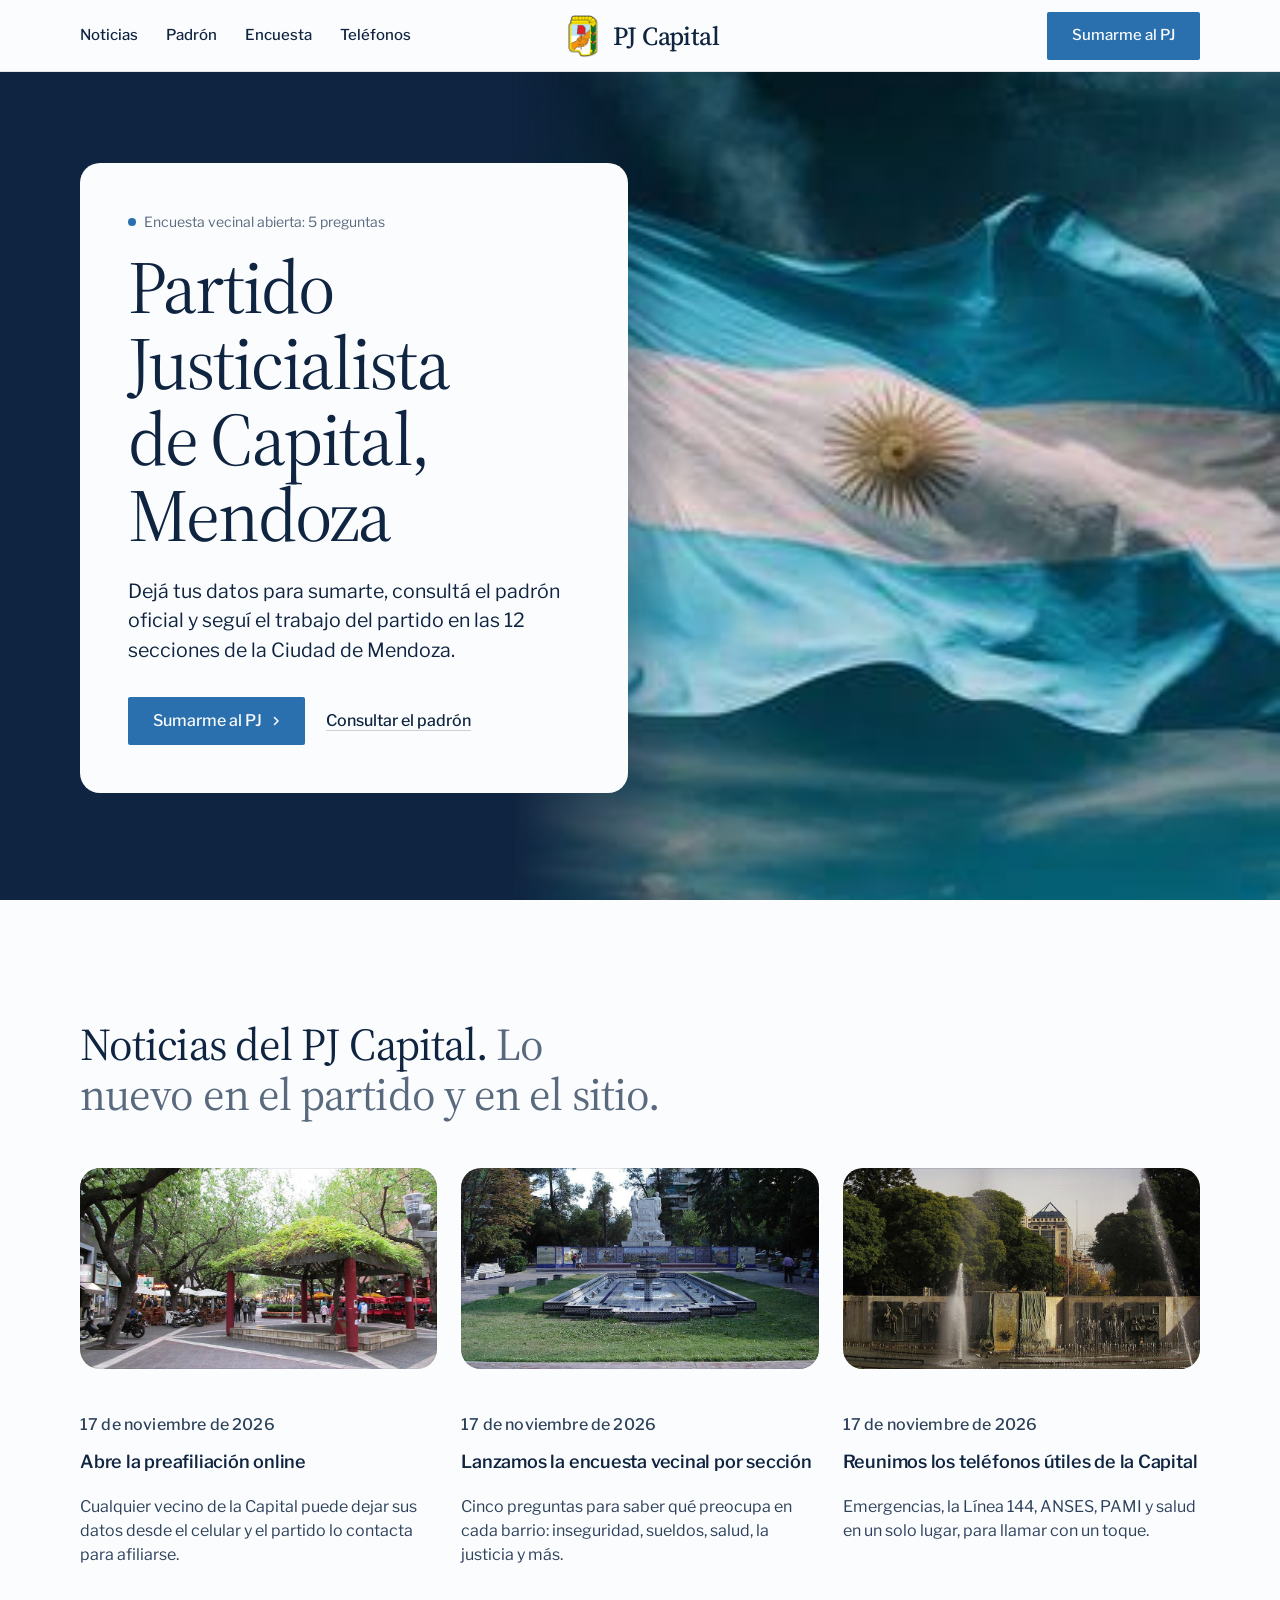
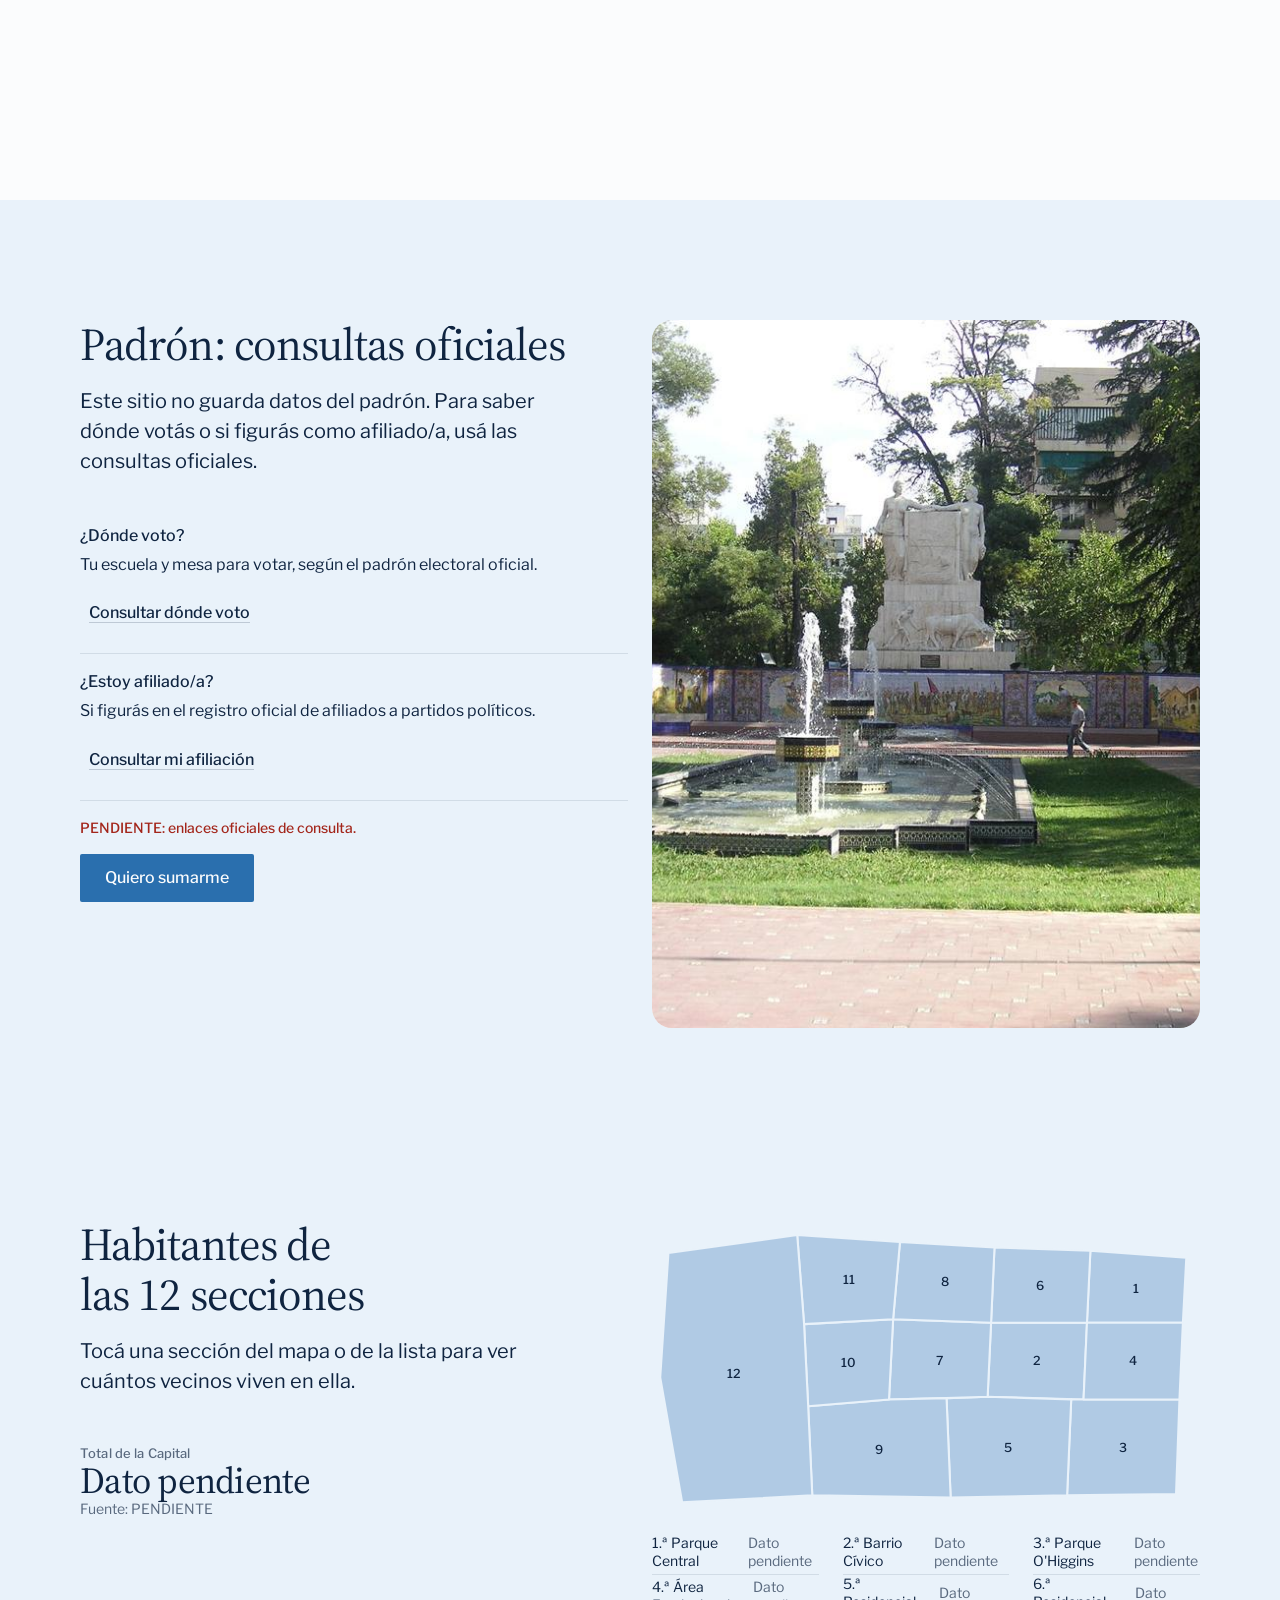
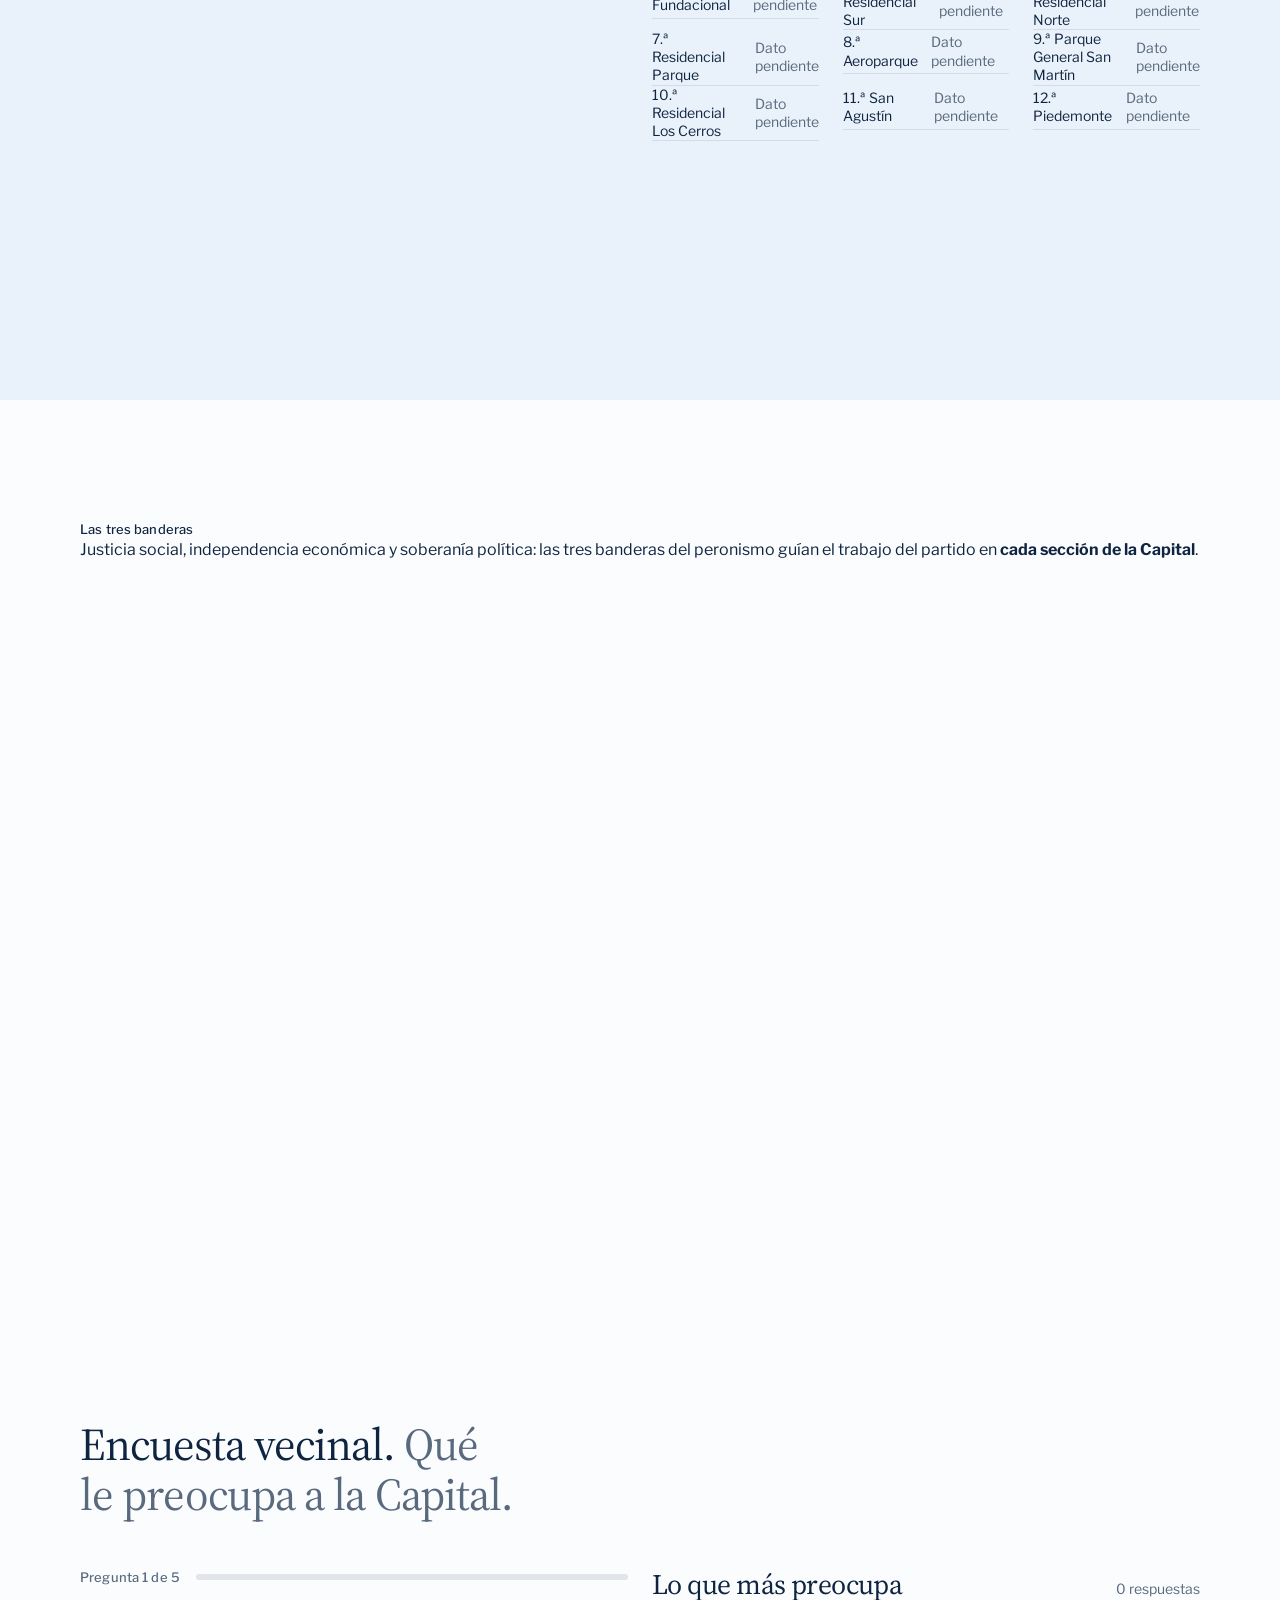
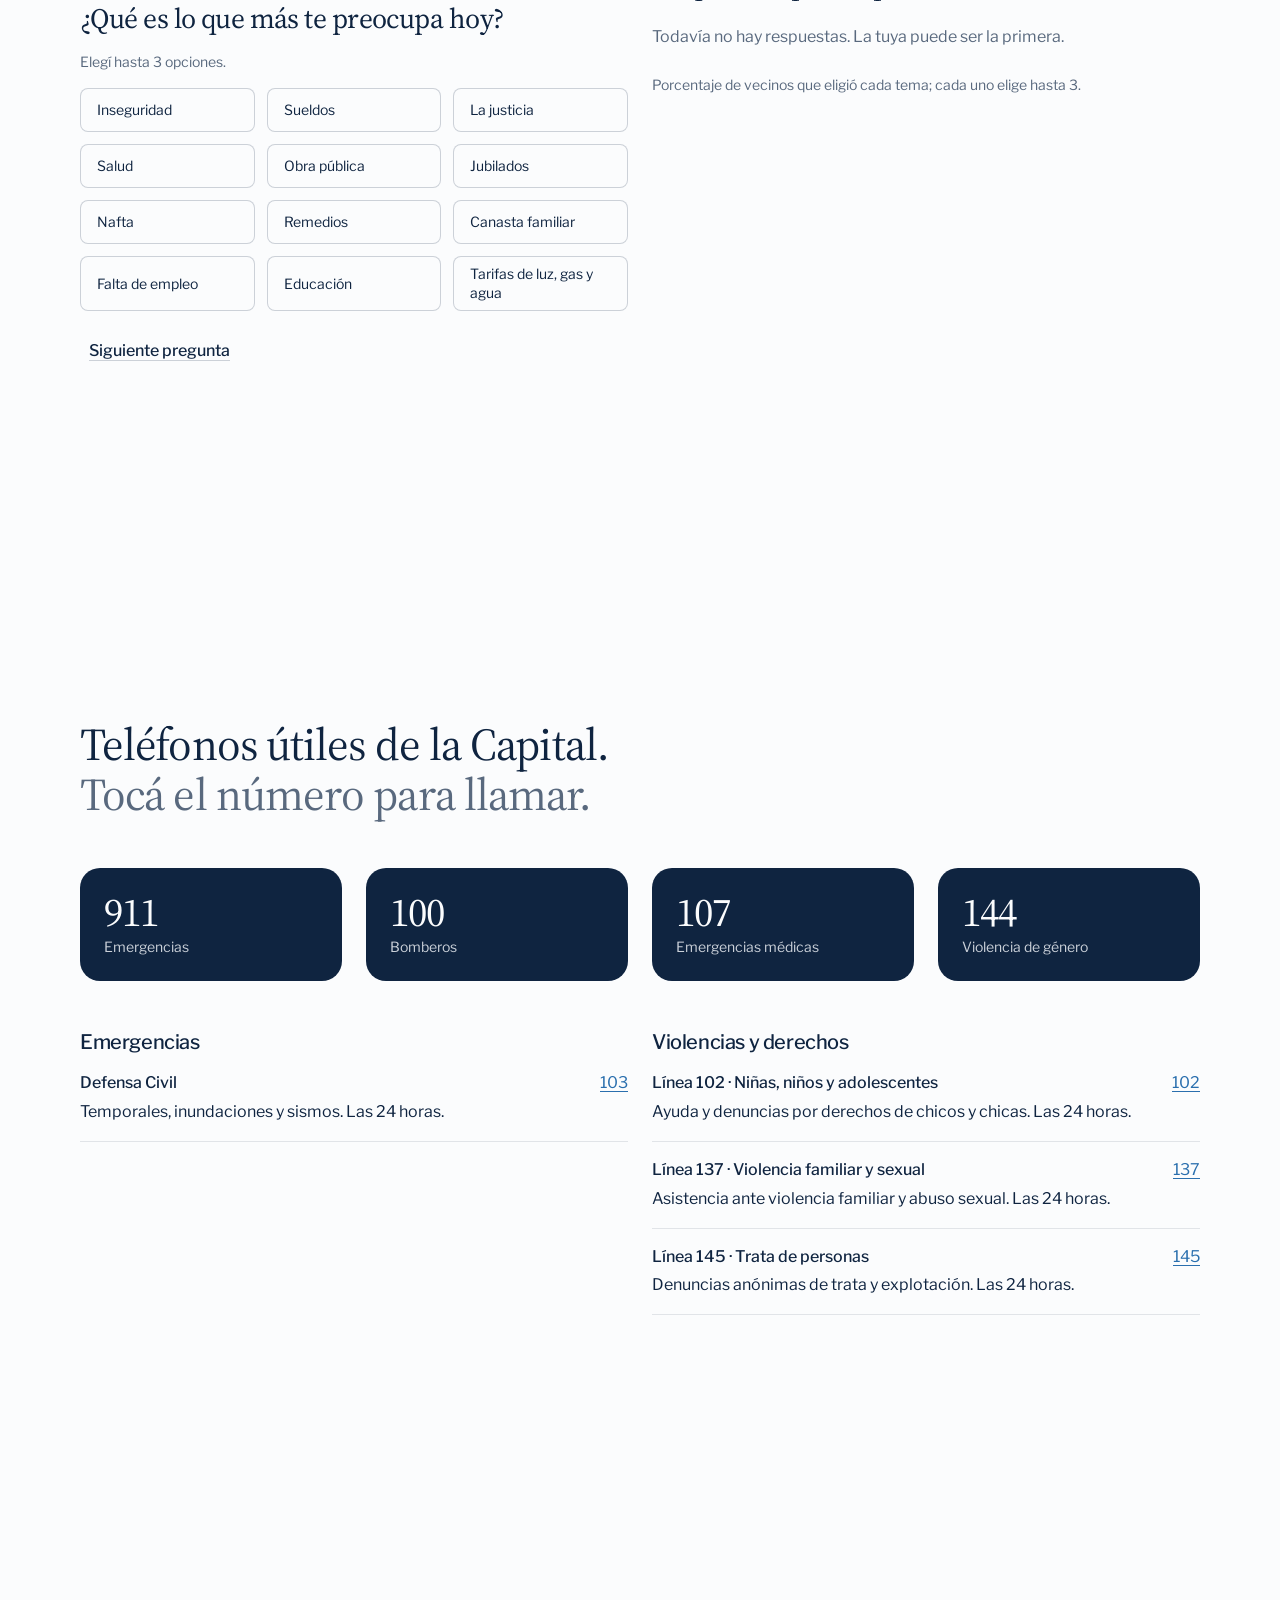
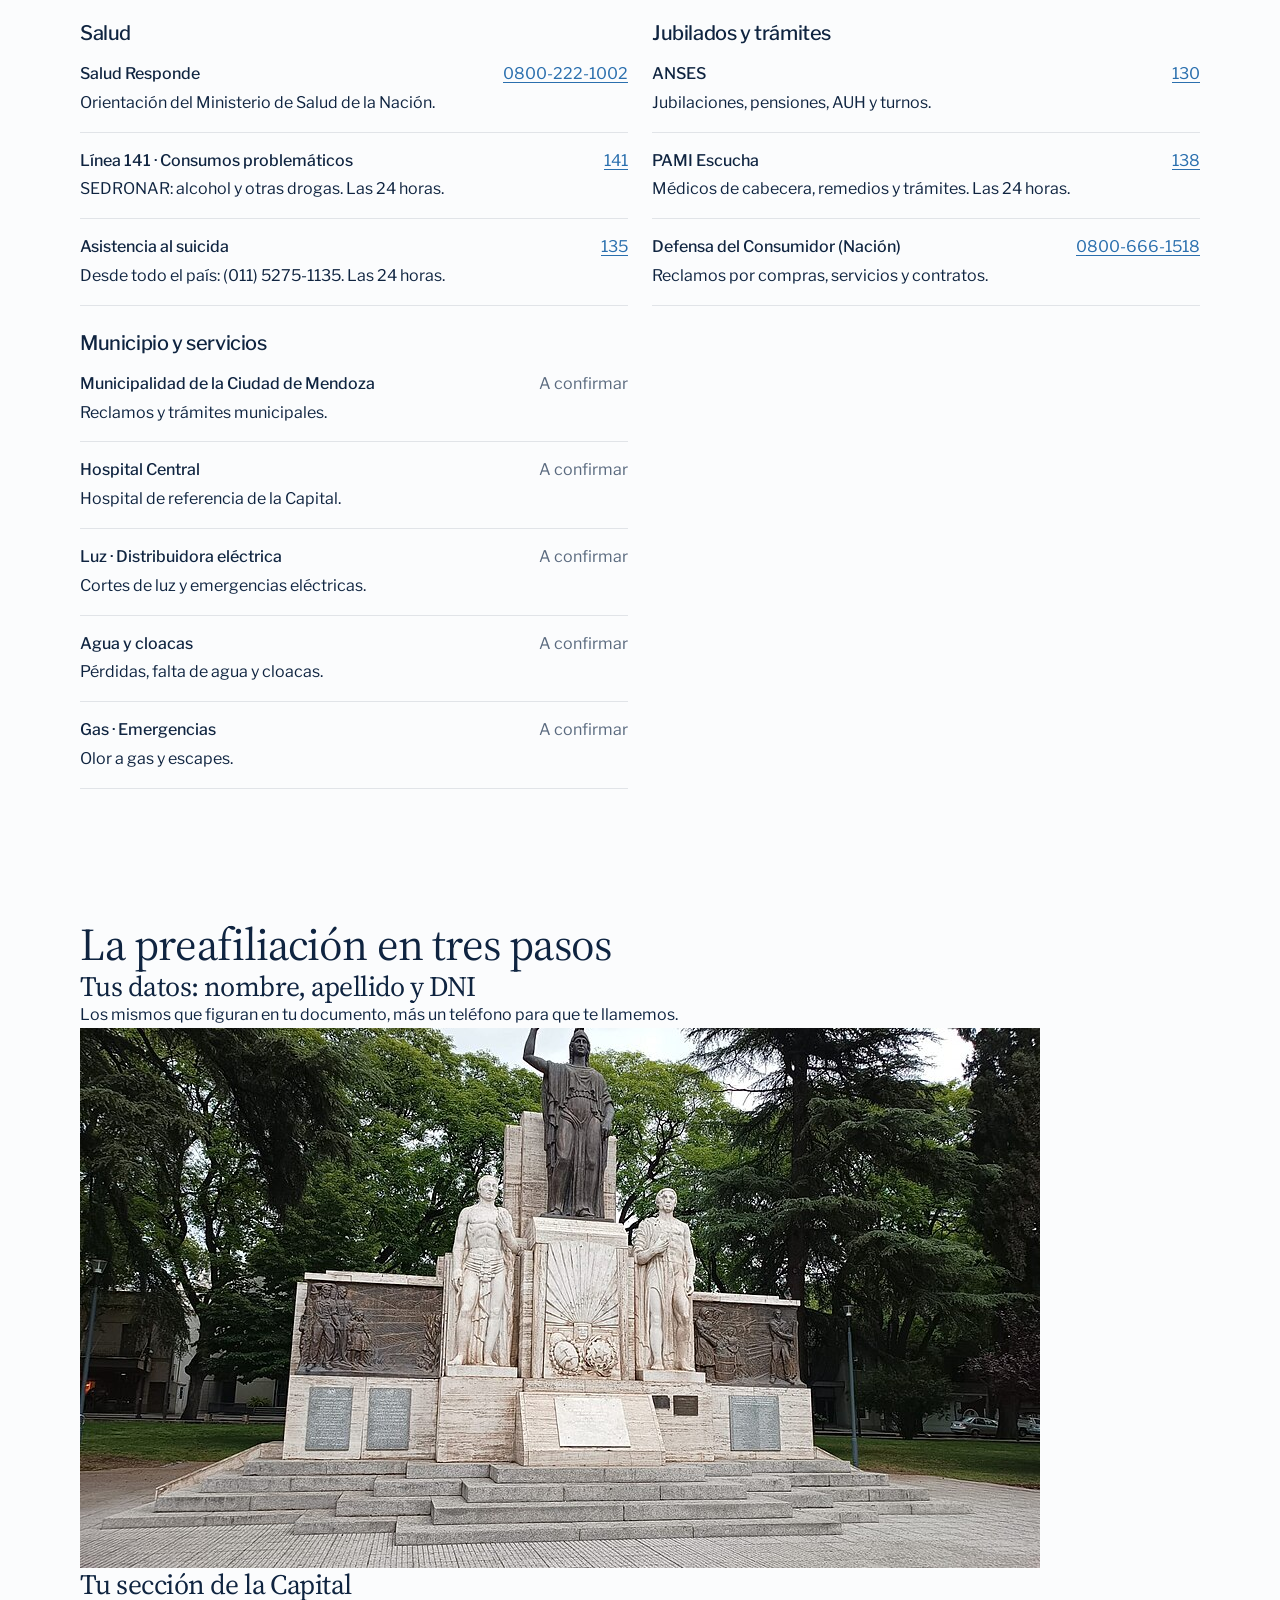
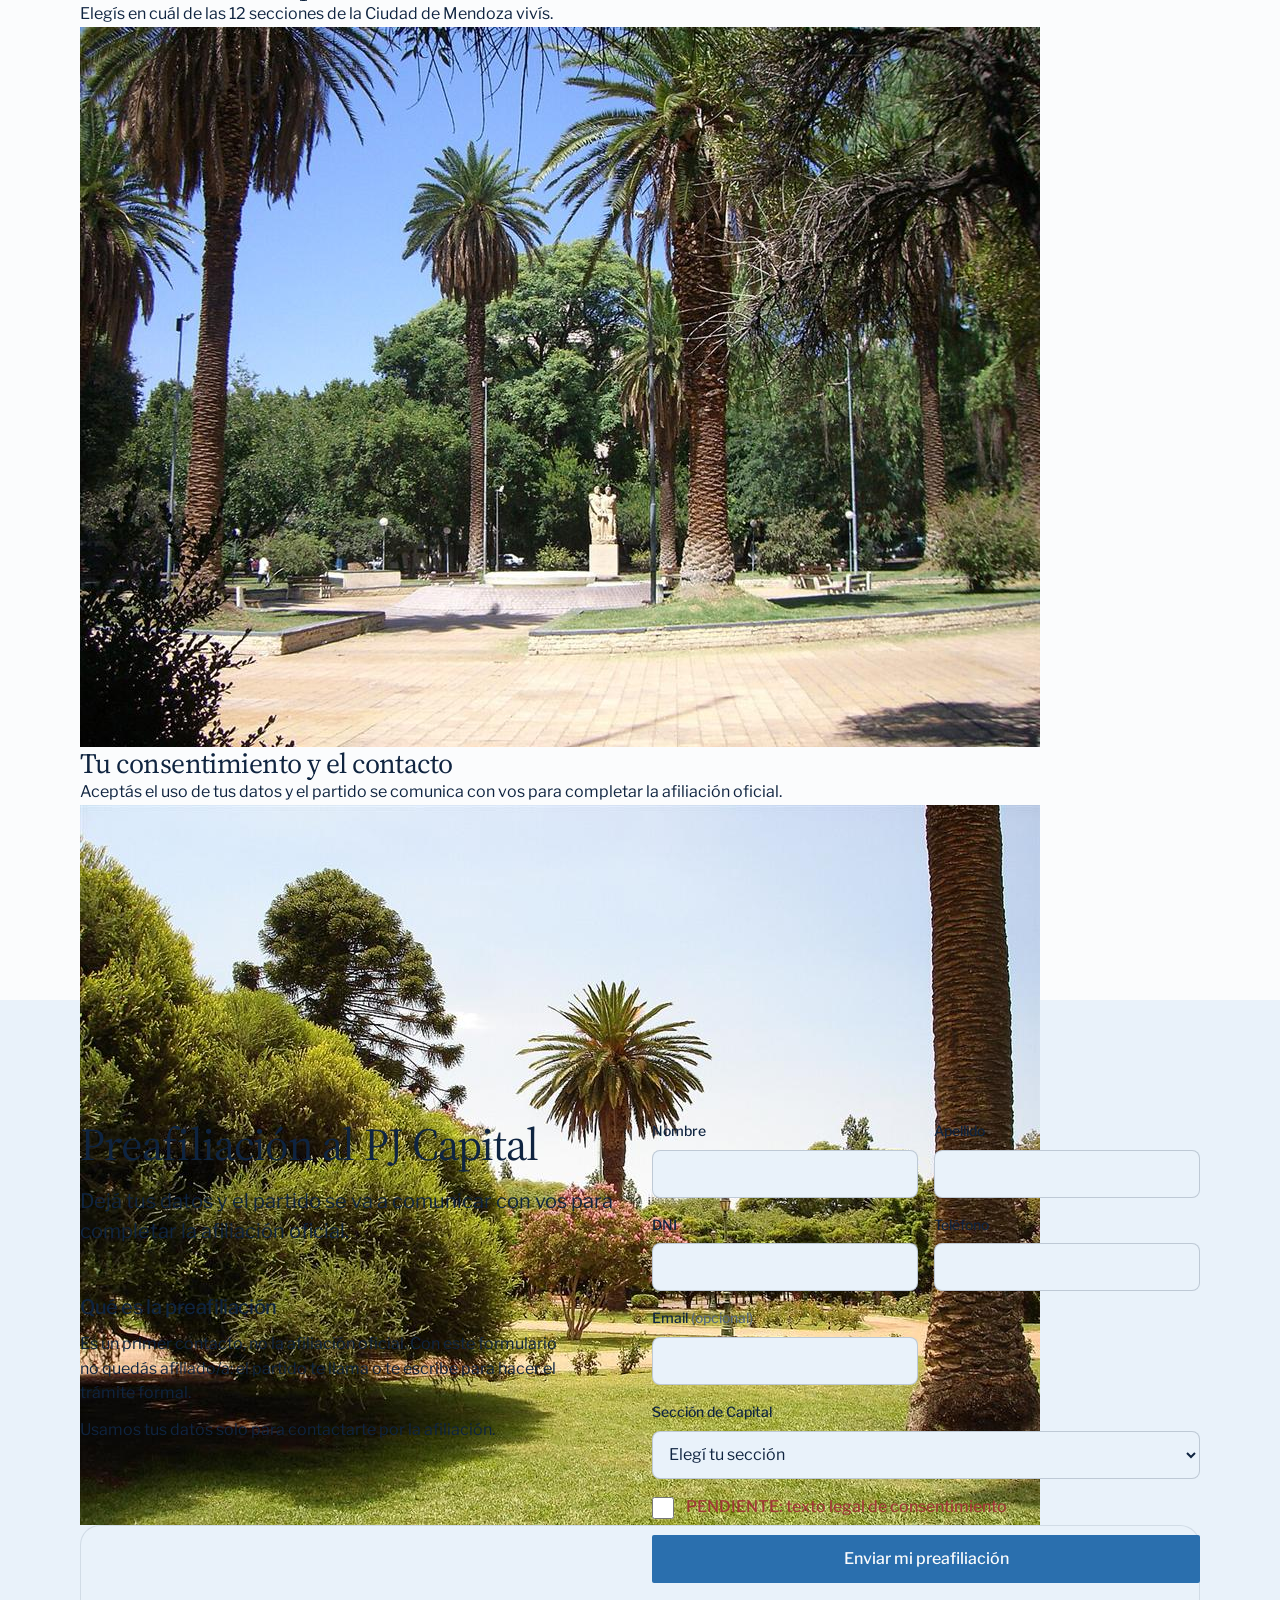
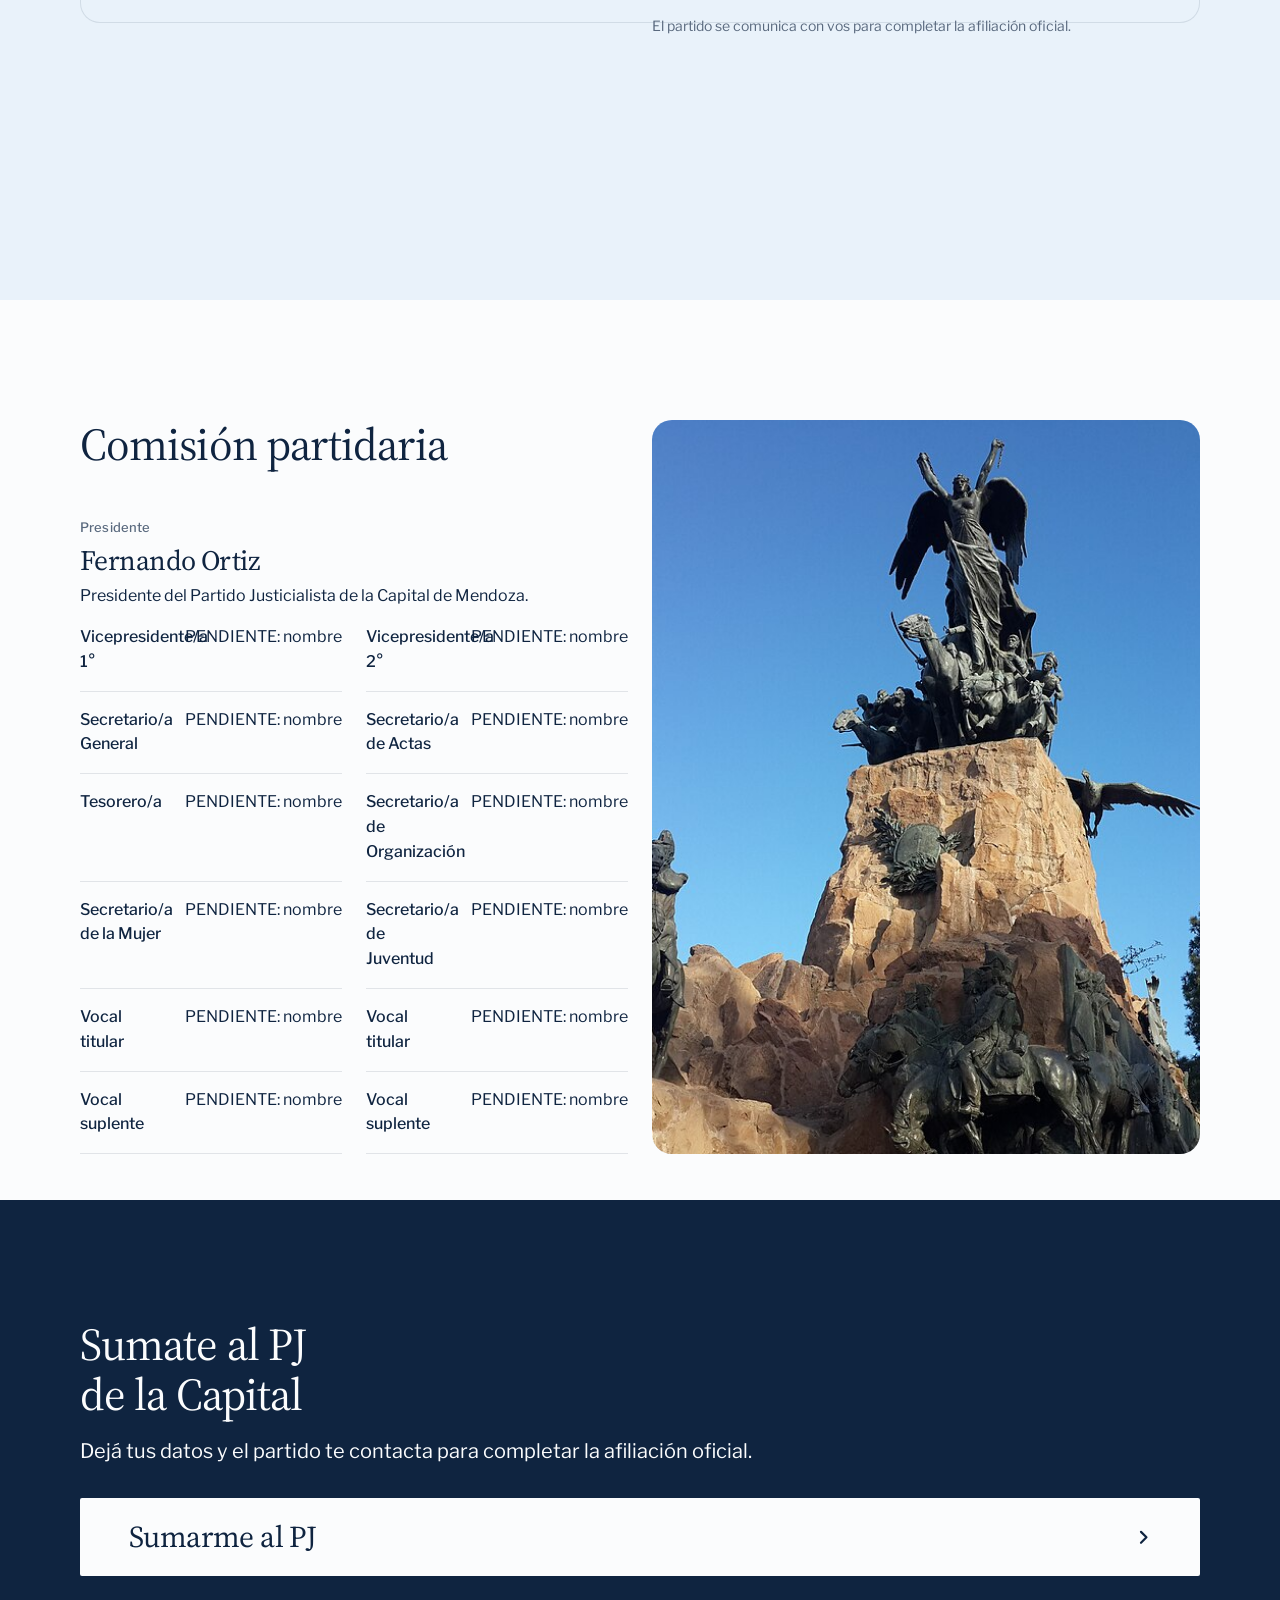
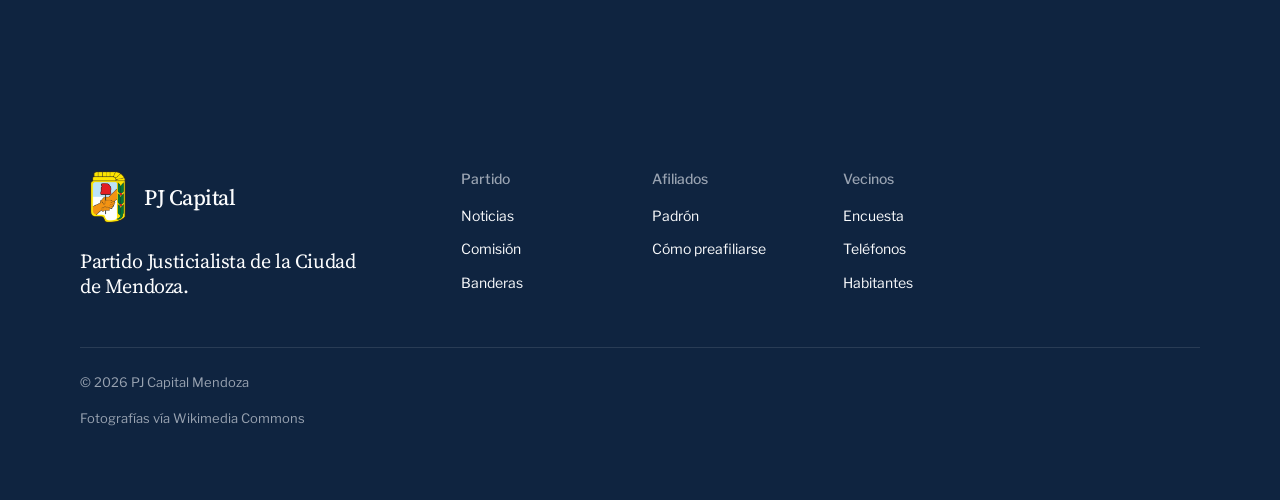
==== index.html @ 7749f65c "Portada con la bandera de fondo y logo del PJ en el menú y el pie La foto de la Plaza Independencia " ====
<!doctype html>
<html lang="es" data-type="service" data-radius="soft" data-buttons="block" data-motion>
<head>
<meta charset="utf-8">
<meta name="viewport" content="width=device-width, initial-scale=1, viewport-fit=cover">
<title>PJ Capital: el Partido Justicialista de la Ciudad de Mendoza</title>
<meta name="description" content="Preafiliación online, consultas oficiales del padrón, encuesta vecinal y teléfonos útiles para las 12 secciones de la Capital mendocina.">
<meta property="og:type" content="website">
<meta property="og:title" content="PJ Capital: el Partido Justicialista de la Ciudad de Mendoza">
<meta property="og:description" content="Preafiliación online, consultas del padrón, encuesta vecinal y teléfonos útiles de la Capital.">
<meta property="og:image" content="share.jpg">
<meta name="twitter:card" content="summary_large_image">
<link rel="icon" href="favicon.svg" type="image/svg+xml">
<meta name="theme-color" content="#fbfcfd">
<!-- canonical: se agrega cuando exista el dominio del partido -->
<meta name="site-kind" content="other">
<meta name="page-type" content="service">
<link rel="preconnect" href="https://fonts.googleapis.com">
<link rel="preconnect" href="https://fonts.gstatic.com" crossorigin>
<link href="https://fonts.googleapis.com/css2?family=Source+Serif+4:opsz,wght@8..60,400..700&family=Libre+Franklin:wght@400..600&display=swap" rel="stylesheet">
<link rel="stylesheet" href="assets/system.css">
<link rel="stylesheet" href="assets/ui/cards.css">
<link rel="stylesheet" href="assets/motion/motion.css">
<link rel="stylesheet" href="assets/backgrounds/backgrounds.css">
<link rel="stylesheet" href="assets/layout/layout.css">
<link rel="stylesheet" href="assets/icons/icon.css">
<style>
:root {
  --p-bg: #fbfcfd; --p-surface: #e9f2fa; --p-ink: #0f2440; --p-muted: #59697e;
  --p-accent: #2a6fae; --p-accent-ink: #fbfcfd; --p-action: #2a6fae; --p-action-ink: #fbfcfd;
  --p-inv-bg: #0f2440; --p-inv-surface: #1d314c; --p-inv-ink: #fbfcfd; --p-inv-muted: #99a3b1;
  --p-inv-accent: #fbfcfd; --p-inv-accent-ink: #0f2440; --p-inv-action: #fbfcfd; --p-inv-action-ink: #0f2440;
  --font-display: "Source Serif 4", Georgia, serif;
  --font-text: "Libre Franklin", system-ui, sans-serif;
  --display-weight: 400;
  --display-tracking: -0.02em;
  --display-tracking-xl: -0.026em;
}
</style>
<link rel="stylesheet" href="css/page.css">
<script>document.documentElement.classList.add('m-enter');setTimeout(()=>document.documentElement.classList.add('m-enter-done'),700)</script>
<script src="assets/backgrounds/backgrounds.js"></script>
<script>document.documentElement.classList.add('mo-js');setTimeout(()=>document.documentElement.classList.add('mo-safe'),2500)</script>
<link rel="modulepreload" href="assets/moments/moments.js">
<link rel="modulepreload" href="assets/moments/lib.js">
<link rel="modulepreload" href="assets/moments/word-highlight/moment.js">
<link rel="modulepreload" href="assets/moments/pinned-chapters/moment.js">
</head>
<body>
<!-- type: service (un partido político local: la gente se preafilia, consulta y participa)
     deal: hero split, nav nav-split, close close-type, footer footer-dark, rhythm surface-pairs, buttons block, mark dots
     palette: colores propios del partido (start.mjs brand): blanco, azul marino y celeste institucional
     type: source-serif (Source Serif 4 / Libre Franklin)
     moments: word-highlight (#banderas), pinned-chapters (#pasos) -->

<header class="nav nav--split">
  <div class="wrap nav__bar">
    <a class="skip-link" href="#top">Saltar al contenido</a>
    <a class="nav__logo" href="#top"><img class="nav__logo-img" src="img/logo-pj.png" alt="" width="40" height="40">PJ Capital</a>
    <nav class="nav__links" aria-label="Principal">
      <div class="nav__item"><a class="nav__link" href="#noticias">Noticias</a></div>
      <div class="nav__item"><a class="nav__link" href="#padron">Padrón</a></div>
      <div class="nav__item"><a class="nav__link" href="#encuesta">Encuesta</a></div>
      <div class="nav__item"><a class="nav__link" href="#telefonos">Teléfonos</a></div>
    </nav>
    <div class="nav__actions">
      <a class="btn btn--primary" href="#preafiliacion">Sumarme al PJ</a>
    </div>
    <button class="nav__toggle" type="button" aria-expanded="false" aria-label="Menú">
      <svg width="18" height="18" viewBox="0 0 18 18" aria-hidden="true"><path d="M2 5h14M2 13h14" stroke="currentColor" stroke-width="1.6" stroke-linecap="round"/></svg>
    </button>
  </div>
</header>

<main id="top">

  <!-- 1. PORTADA (foto de fondo: la bandera argentina, aportada por el partido).
       El texto va en el recuadro sólido del kit (hero--photo) para que se lea sobre la foto.
       PENDIENTE: reemplazar img/bandera-argentina.jpg por una versión de al menos 1920 px de ancho. -->
  <section class="hero hero--photo" data-enter data-calm="left" aria-labelledby="hero-h">
    <img class="hero__bg" src="img/bandera-argentina.jpg" alt="" width="236" height="378" style="--ly-pos: 50% 52%; --ly-pos-phone: 50% 52%" fetchpriority="high" data-source="client" data-subject="Bandera argentina">
    <div class="wrap"><div class="hero-text">
      <div class="hero__text">
        <p class="hero__kicker"><span class="dot" aria-hidden="true"></span>Encuesta vecinal abierta: 5 preguntas</p>
        <h1 id="hero-h">Partido Justicialista de Capital, Mendoza</h1>
        <p class="hero__lead">Dejá tus datos para sumarte, consultá el padrón oficial y seguí el trabajo del partido en las 12 secciones de la Ciudad de Mendoza.</p>
        <div class="btn-row">
          <a class="btn btn--primary" href="#preafiliacion">Sumarme al PJ<svg class="m-arrow" viewBox="0 0 12 12" aria-hidden="true"><path class="m-arrow__stem" d="M1 6h8"/><path class="m-arrow__head" d="M4.5 2.5 8 6l-3.5 3.5"/></svg></a>
          <a class="btn btn--secondary" href="#padron">Consultar el padrón</a>
        </div>
      </div>
    </div></div>
  </section>

  <!-- 2. NOTICIAS -->
  <section class="section" id="noticias" style="--hm: 2" aria-labelledby="noticias-h">
    <div class="wrap">
      <div class="section-head">
        <h2 id="noticias-h">Noticias del PJ Capital. <span class="muted">Lo nuevo en el partido y en el sitio.</span></h2>
      </div>
      <div class="grid news">
        <a class="card card--open news__card span-4" href="#preafiliacion">
          <div class="panel panel--top news__pic"><img class="frame__img" src="assets/img/photo-f44342714-960.jpg" width="960" height="640" alt="La peatonal Sarmiento con sus árboles y una pérgola" loading="lazy" decoding="async" data-source="stand-in" data-subject="Peatonal Sarmiento, Ciudad de Mendoza"></div>
          <p class="t-label muted"><time datetime="2026-11-17">17 de noviembre de 2026</time></p>
          <h3>Abre la preafiliación online</h3>
          <p>Cualquier vecino de la Capital puede dejar sus datos desde el celular y el partido lo contacta para afiliarse.</p>
        </a>
        <a class="card card--open news__card span-4" href="#encuesta">
          <div class="panel panel--top news__pic"><img class="frame__img" src="assets/img/photo-f854444-960.jpg" width="960" height="720" alt="Fuente de azulejos en la Plaza Sarmiento" loading="lazy" decoding="async" data-source="stand-in" data-subject="Plaza Sarmiento, Ciudad de Mendoza"></div>
          <p class="t-label muted"><time datetime="2026-11-17">17 de noviembre de 2026</time></p>
          <h3>Lanzamos la encuesta vecinal por sección</h3>
          <p>Cinco preguntas para saber qué preocupa en cada barrio: inseguridad, sueldos, salud, la justicia y más.</p>
        </a>
        <a class="card card--open news__card span-4" href="#telefonos">
          <div class="panel panel--top news__pic"><img class="frame__img" src="assets/img/photo-f26802902-960.jpg" width="960" height="582" alt="Fuente y murales de la Plaza Independencia" loading="lazy" decoding="async" data-source="stand-in" data-subject="Plaza Independencia, Ciudad de Mendoza"></div>
          <p class="t-label muted"><time datetime="2026-11-17">17 de noviembre de 2026</time></p>
          <h3>Reunimos los teléfonos útiles de la Capital</h3>
          <p>Emergencias, la Línea 144, ANSES, PAMI y salud en un solo lugar, para llamar con un toque.</p>
        </a>
      </div>
    </div>
  </section>

  <!-- 3. PADRÓN (banda celeste, 1 de 2): solo información y enlaces a las consultas OFICIALES.
       Este sitio no guarda ni muestra datos de padrón propios (CLAUDE.md, sección 4). -->
  <section class="section ground-surface" id="padron" style="--hm: 2" aria-labelledby="padron-h">
    <div class="wrap">
      <div class="grid grid--top fill">
        <div class="span-6 stack-4">
          <div class="section-head">
            <h2 id="padron-h">Padrón: consultas oficiales</h2>
            <p>Este sitio no guarda datos del padrón. Para saber dónde votás o si figurás como afiliado/a, usá las consultas oficiales.</p>
          </div>
          <ul class="rows padron-links">
            <li>
              <span class="rows__name">¿Dónde voto?</span>
              <p>Tu escuela y mesa para votar, según el padrón electoral oficial.</p>
              <!-- PENDIENTE: URL oficial de la consulta de padrón electoral (Cámara Nacional Electoral / Justicia Electoral). No inventar. -->
              <a class="btn btn--secondary padron-links__btn" href="PENDIENTE_URL_OFICIAL">Consultar dónde voto</a>
            </li>
            <li>
              <span class="rows__name">¿Estoy afiliado/a?</span>
              <p>Si figurás en el registro oficial de afiliados a partidos políticos.</p>
              <!-- PENDIENTE: URL oficial de la consulta de afiliación partidaria (Justicia Electoral). No inventar. -->
              <a class="btn btn--secondary padron-links__btn" href="PENDIENTE_URL_OFICIAL">Consultar mi afiliación</a>
            </li>
          </ul>
          <p class="t-small pendiente">PENDIENTE: enlaces oficiales de consulta.</p>
          <div class="btn-row"><a class="btn btn--primary" href="#preafiliacion">Quiero sumarme</a></div>
        </div>
        <div class="frame frame--photo frame--fill span-6 start-7">
          <img class="frame__img" src="assets/img/photo-f2712274-960.jpg" width="960" height="720" alt="Fuente y jardines de la Plaza España, Ciudad de Mendoza" loading="lazy" decoding="async" data-source="stand-in" data-subject="Plaza España, Ciudad de Mendoza">
        </div>
      </div>
    </div>
  </section>

  <!-- 4. HABITANTES (banda celeste, 2 de 2) -->
  <section class="section ground-surface" id="habitantes" aria-labelledby="habitantes-h">
    <div class="wrap">
      <div class="grid grid--top fill">
        <div class="span-5 stack-4">
          <div class="section-head">
            <h2 id="habitantes-h">Habitantes de las 12 secciones</h2>
            <p>Tocá una sección del mapa o de la lista para ver cuántos vecinos viven en ella.</p>
          </div>
          <div class="census" aria-live="polite">
            <p class="t-label muted" id="census-name">Total de la Capital</p>
            <p class="t-stat" id="census-num">—</p>
            <p class="t-small muted" id="census-share">12 secciones</p>
          </div>
        </div>
        <div class="span-6 start-7 census__map">
          <svg id="mapa" viewBox="0 0 800 430" role="img" aria-label="Mapa de las 12 secciones de la Ciudad de Mendoza, de oeste a este"></svg>
          <div class="census__legend" aria-hidden="true"><span>Menos</span><span class="census__ramp"></span><span>Más habitantes</span></div>
          <ol class="census__rows" id="census-rows"></ol>
        </div>
      </div>
    </div>
  </section>

  <!-- 5. LAS TRES BANDERAS (moment: word-highlight) -->
  <section class="section statement" id="banderas" data-moment="word-highlight" aria-label="Las tres banderas">
    <div class="wrap">
      <p class="t-label">Las tres banderas</p>
      <p class="mo-wh__text">Justicia social, independencia económica y soberanía política: las tres banderas del peronismo guían el trabajo del partido en <strong>cada sección de la Capital</strong>.</p>
    </div>
  </section>

  <!-- 6. ENCUESTA VECINAL -->
  <section class="section" id="encuesta" style="--hm: 2" aria-labelledby="encuesta-h">
    <div class="wrap">
      <div class="section-head">
        <h2 id="encuesta-h">Encuesta vecinal. <span class="muted">Qué le preocupa a la Capital.</span></h2>
      </div>
      <div class="grid grid--top">
        <div class="span-6 survey" id="survey">
          <noscript><p>La encuesta necesita JavaScript activado.</p></noscript>
        </div>
        <div class="span-6 start-7 results">
          <div class="results__head"><h3>Lo que más preocupa</h3><span class="t-small muted" id="results-total"></span></div>
          <ol class="results__list" id="results"></ol>
          <p class="t-small muted">Porcentaje de vecinos que eligió cada tema; cada uno elige hasta 3.</p>
        </div>
      </div>
    </div>
  </section>

  <!-- 7. TELÉFONOS ÚTILES (dos pantallas) -->
  <section class="section g2" id="telefonos" aria-labelledby="telefonos-h">
    <div class="wrap">
      <div class="group">
        <div class="section-head">
          <h2 id="telefonos-h">Teléfonos útiles de la Capital. <span class="muted">Tocá el número para llamar.</span></h2>
        </div>
        <div class="grid sos" id="sos"></div>
        <div class="grid grid--top tel-cols" id="tel-a"></div>
      </div>
      <div class="grid grid--top tel-cols" id="tel-b"></div>
    </div>
  </section>

  <!-- 8. CÓMO PREAFILIARSE (moment: pinned-chapters) -->
  <section class="section" id="pasos" style="--h: 2" data-moment="pinned-chapters" aria-labelledby="pasos-h">
    <div class="wrap mo-pc__grid">
      <div class="mo-pc__text">
        <h2 id="pasos-h">La preafiliación en tres pasos</h2>
        <ol class="mo-pc__steps">
          <li class="mo-pc__step">
            <h3>Tus datos: nombre, apellido y DNI</h3>
            <p>Los mismos que figuran en tu documento, más un teléfono para que te llamemos.</p>
            <figure class="mo-pc__visual"><img src="assets/img/photo-f132766443-960.jpg" alt="Monumento de la Plaza Italia entre los árboles" width="960" height="540" data-source="stand-in" data-subject="Plaza Italia, Ciudad de Mendoza"></figure>
          </li>
          <li class="mo-pc__step">
            <h3>Tu sección de la Capital</h3>
            <p>Elegís en cuál de las 12 secciones de la Ciudad de Mendoza vivís.</p>
            <figure class="mo-pc__visual"><img src="assets/img/photo-f115829383-960.jpg" alt="Palmeras y senderos de la Plaza Chile" width="960" height="720" data-source="stand-in" data-subject="Plaza Chile, Ciudad de Mendoza"></figure>
          </li>
          <li class="mo-pc__step">
            <h3>Tu consentimiento y el contacto</h3>
            <p>Aceptás el uso de tus datos y el partido se comunica con vos para completar la afiliación oficial.</p>
            <figure class="mo-pc__visual"><img src="assets/img/photo-f8995490-960.jpg" alt="Canteros y palmeras del Rosedal del Parque General San Martín" width="960" height="720" data-source="stand-in" data-subject="Rosedal, Parque General San Martín"></figure>
          </li>
        </ol>
      </div>
      <div class="mo-pc__visuals frame"></div>
    </div>
  </section>

  <!-- 9. PREAFILIACIÓN: NO es la afiliación oficial (CLAUDE.md, sección 2).
       Datos mínimos (Ley 25.326): nombre, apellido, DNI, teléfono, email opcional y sección. -->
  <section class="section ground-surface" id="preafiliacion" style="--hm: 2" aria-labelledby="preafiliacion-h">
    <div class="wrap">
      <div class="grid grid--top">
        <div class="span-6 stack-4">
          <div class="section-head">
            <h2 id="preafiliacion-h">Preafiliación al PJ Capital</h2>
            <p>Dejá tus datos y el partido se va a comunicar con vos para completar la afiliación oficial.</p>
          </div>
          <div class="pre-info">
            <h3>Qué es la preafiliación</h3>
            <p>Es un primer contacto, no la afiliación oficial. Con este formulario no quedás afiliado/a: el partido te llama o te escribe para hacer el trámite formal.</p>
            <p>Usamos tus datos solo para contactarte por la afiliación.</p>
          </div>
        </div>
        <form class="form pre span-6 start-7" id="pre-form" novalidate data-fix="Revisá {n} campos marcados.">
          <div class="field"><label for="f-nombre">Nombre</label>
            <input id="f-nombre" name="nombre" type="text" autocomplete="given-name" required minlength="2" aria-describedby="f-nombre-err">
            <p class="field__error" id="f-nombre-err" hidden>Escribí tu nombre como figura en el DNI.</p></div>
          <div class="field"><label for="f-apellido">Apellido</label>
            <input id="f-apellido" name="apellido" type="text" autocomplete="family-name" required minlength="2" aria-describedby="f-apellido-err">
            <p class="field__error" id="f-apellido-err" hidden>Escribí tu apellido como figura en el DNI.</p></div>
          <div class="field"><label for="f-dni">DNI</label>
            <input id="f-dni" name="dni" type="text" inputmode="numeric" autocomplete="off" required pattern="\d{7,8}" maxlength="8" aria-describedby="f-dni-err">
            <p class="field__error" id="f-dni-err" hidden>Escribí el DNI con 7 u 8 números, sin puntos.</p></div>
          <div class="field"><label for="f-telefono">Teléfono</label>
            <input id="f-telefono" name="telefono" type="tel" inputmode="tel" autocomplete="tel" required pattern="[0-9 +()\-]{8,20}" aria-describedby="f-telefono-err">
            <p class="field__error" id="f-telefono-err" hidden>Escribí un teléfono con código de área, por ejemplo 261 555 1234.</p></div>
          <div class="field"><label for="f-email">Email <span class="muted">(opcional)</span></label>
            <input id="f-email" name="email" type="email" inputmode="email" autocomplete="email" aria-describedby="f-email-err">
            <p class="field__error" id="f-email-err" hidden>Escribí un email con @, por ejemplo nombre@correo.com, o dejalo vacío.</p></div>
          <div class="field field--full"><label for="f-seccion">Sección de Capital</label>
            <select id="f-seccion" name="seccion" required aria-describedby="f-seccion-err"><option value="">Elegí tu sección</option></select>
            <p class="field__error" id="f-seccion-err" hidden>Elegí la sección de la Capital donde vivís.</p></div>
          <div class="field field--full check-field">
            <!-- PENDIENTE: texto legal de consentimiento (Ley 25.326), a redactar por los apoderados del partido -->
            <label class="check" for="f-consentimiento"><input type="checkbox" id="f-consentimiento" name="consentimiento" required aria-describedby="f-consentimiento-err"><span class="pendiente">PENDIENTE: texto legal de consentimiento</span></label>
            <p class="field__error" id="f-consentimiento-err" hidden>Para enviar la preafiliación tenés que dar tu consentimiento.</p>
          </div>
          <div class="btn-row"><button class="btn btn--primary" type="submit" id="pre-submit">Enviar mi preafiliación</button></div>
          <p class="form__status" role="status" data-form-status id="pre-status"></p>
          <p class="t-small muted">El partido se comunica con vos para completar la afiliación oficial.</p>
        </form>
      </div>
    </div>
  </section>

  <!-- 10. COMISIÓN PARTIDARIA -->
  <section class="section" id="comision" style="--hm: 2" aria-labelledby="comision-h">
    <div class="wrap">
      <div class="grid grid--top fill">
        <div class="span-6 stack-4">
          <div class="section-head">
            <h2 id="comision-h">Comisión partidaria</h2>
          </div>
          <div class="leader">
            <p class="t-label muted">Presidente</p>
            <h3 class="leader__name">Fernando Ortiz</h3>
            <p id="presidente-desc"></p>
          </div>
          <ul class="rows" id="comision-rows"></ul>
        </div>
        <!-- espacio para la foto de Fernando Ortiz: guardarla como img/fernando-ortiz.jpg (vertical 4:5);
             mientras no exista se ve esta foto de la Capital -->
        <div class="frame frame--photo frame--fill span-6 start-7">
          <img class="frame__img" id="presidente-foto" src="assets/img/photo-f82921622-960.jpg" width="960" height="720" alt="Monumento del Cerro de la Gloria, en el Parque General San Martín" loading="lazy" decoding="async" data-source="stand-in" data-subject="Cerro de la Gloria, Ciudad de Mendoza">
        </div>
      </div>
    </div>
  </section>
</main>

<footer class="footer closing footer--dark ground-inverse" id="contact" aria-labelledby="close-h">
  <div class="wrap">
    <div class="closing__cta close--type">
      <div class="section-head">
        <h2 id="close-h">Sumate al PJ de la Capital</h2>
        <p>Dejá tus datos y el partido te contacta para completar la afiliación oficial.</p>
      </div>
      <a class="btn btn--primary btn--xl btn--wide" href="#preafiliacion">Sumarme al PJ<svg class="m-arrow" viewBox="0 0 12 12" aria-hidden="true"><path class="m-arrow__stem" d="M1 6h8"/><path class="m-arrow__head" d="M4.5 2.5 8 6l-3.5 3.5"/></svg></a>
    </div>
    <div class="closing__links">
      <div class="grid">
        <div class="span-4 stack-4">
          <a class="nav__logo" href="#top"><img class="nav__logo-img" src="img/logo-pj.png" alt="" width="40" height="40">PJ Capital</a>
          <p class="footer__lede">Partido Justicialista de la Ciudad de Mendoza.</p>
        </div>
        <div class="span-2 footer__col"><h3>Partido</h3><ul><li><a href="#noticias">Noticias</a></li><li><a href="#comision">Comisión</a></li><li><a href="#banderas">Banderas</a></li></ul></div>
        <div class="span-2 footer__col"><h3>Afiliados</h3><ul><li><a href="#padron">Padrón</a></li><li><a href="#pasos">Cómo preafiliarse</a></li></ul></div>
        <div class="span-2 footer__col"><h3>Vecinos</h3><ul><li><a href="#encuesta">Encuesta</a></li><li><a href="#telefonos">Teléfonos</a></li><li><a href="#habitantes">Habitantes</a></li></ul></div>
      </div>
      <div class="footer__legal">
        <span>&copy; 2026 PJ Capital Mendoza</span>
        <div class="socials"></div>
        <a class="credits" href="credits.html">Fotografías vía Wikimedia Commons</a>
      </div>
    </div>
  </div>
</footer>

<!-- invitación a la encuesta para cada visitante nuevo (pedido del partido) -->
<dialog class="invite" id="invite" aria-labelledby="invite-h">
  <h2 id="invite-h">Encuesta vecinal del PJ Capital</h2>
  <p>Contanos qué le preocupa a tu barrio: 5 preguntas, menos de un minuto y anónima.</p>
  <div class="btn-row">
    <a class="btn btn--primary" href="#encuesta" id="invite-go">Responder la encuesta</a>
    <button class="btn btn--secondary" type="button" id="invite-close">Ahora no</button>
  </div>
</dialog>

<script src="js/data.js"></script>
<script src="js/api.js"></script>
<script src="js/app.js"></script>
<script type="module" src="assets/system.js"></script>
<script type="module" src="assets/motion/motion.js"></script>
<script type="module" src="assets/layout/layout.js"></script>
</body>
</html>
---- assets/system.css ----
/*
  taste-skill system.css - the one system for the page. Link it first, then assets/ui/cards.css (the
  feature card, its panel and the fragment placements), then set the palette (--p-*), the fonts and
  the radius set on :root in the page (node scripts/start.mjs prints that block).
  Do not add a second grid, spacing scale, type scale, radius scale, button or card style.
*/

/* ---------------------------------------------------------------- tokens */
:root {
  /* palette (hex only; fx.js reads --bg --surface --ink --muted --accent --accent-ink) */
  --p-bg: #ffffff;
  --p-surface: #f4f4f4;
  --p-ink: #111111;
  --p-muted: #6b6b6b;
  --p-accent: #1a4be0;
  --p-accent-ink: #ffffff;
  --p-action: #1a4be0;      /* buttons, links, focus: the accent, or the ink when the accent is too pale */
  --p-action-ink: #ffffff;
  --p-inv-bg: #111111;
  --p-inv-surface: #1c1c1c;
  --p-inv-ink: #f4f4f4;
  --p-inv-muted: #a3a3a3;
  --p-inv-accent: #ffffff;
  --p-inv-accent-ink: #111111;
  --p-inv-action: #ffffff;
  --p-inv-action-ink: #111111;
  /* the lit ground behind UI and in the closing band (references/cards.md), one per page, tech pages only
     (none on kind other, which is flat): <html data-ground="sand|sky|sage|painting">. system.js gives it to every ground
     that holds UI, on light and dark pages alike; --hue on one panel changes only its accent */
  --ground-bg: #d9ccb7; --ground-surface: #e9e0d2; --ground-ink: #2a2622; --ground-muted: #5a534a; --ground-accent: #a8794a;

  /* fonts */
  --font-display: system-ui, -apple-system, "Segoe UI", sans-serif;
  --font-text: system-ui, -apple-system, "Segoe UI", sans-serif;
  --font-mono: ui-monospace, "SFMono-Regular", Menlo, Consolas, monospace;
  --display-weight: 400;    /* headlines 400; 500 on a tech page (software, gaming, hardware) */
  --display-tracking: -0.025em;

  /* the page rhythm (references/layout-v4.md): one section per screen. The header is fixed and
     --nav tall; every section is padded --padt above and --padb (plus the phone action bar, --bar)
     below, and is exactly one or two screens tall (--h: 1 or 2; --hm on a phone). The hero's words
     start --hgap under the header and its content ends --hpadb above the fold. */
  --nav: 72px;
  --padt: 120px;
  --padb: 72px;
  --hgap: 48px;
  --hpadb: 64px;
  --bar: 0px;
  /* grid: one .wrap (alias .container) for the header, every section and the footer, the same
     --gut on both sides: 1280 wide at x 80-1360 at 1440, 342 at x 24-366 at 390 */
  --container: 1280px;
  --gut: 80px;
  --pad: var(--gut);
  --gutter: 24px;

  /* spacing: 4/8 scale */
  --s-1: 4px;  --s-2: 8px;  --s-3: 12px; --s-4: 16px; --s-5: 24px;
  --s-6: 32px; --s-7: 48px; --s-8: 64px; --s-9: 96px; --s-10: 128px;
  --section: 40px;      /* only a .section outside main (the kit's demo pages); every main > section and
                           footer.closing take --padt and --padb */
  --section-band: 56px; /* the same for an older footer outside footer.closing */
  --head-gap: 48px;     /* the one heading-to-content gap, 32 on a phone (layout.css reads it as --ly-head-gap) */
  --card-pad: 16px;     /* card padding (cards.css sets its own for cards with a panel) */
  --card-gap: 16px;     /* gap between cards */

  /* type scale (the only sizes on the page) */
  --t-label: 13px;
  --t-small: 14px;
  --t-body: 16px;
  --t-lead: 18px;
  --t-card: 18px;
  --t-h3: 24px;
  /* straight lines from the phone size at 390 to the desktop size at 1440 (system.md's table) */
  --t-h2: clamp(30px, 1.72vw + 23.3px, 48px);
  --t-h1: clamp(38px, 3.24vw + 25.4px, 72px);
  /* a big number stays a step under the h2 (VI-11): 38 at 1440, 28 at 390, so it never reads as a
     section heading; a stats row and a price set their own, smaller still */
  --t-stat: clamp(28px, .952vw + 24.29px, 38px);

  /* radius: one scale (soft by default; data-radius on <html> switches it) */
  --r-sm: 8px;  --r-md: 12px; --r-lg: 20px; --r-btn: 8px;

  /* controls (fixed here; a page never adds its own) */
  --btn-h: 44px;
  --btn-h-sm: 36px;
  --nav-h: var(--nav);  /* the older name, kept for the kit's files */
  --icon: 16px;         /* small icons: socials, menu chevrons, mono brand marks */

  /* motion: the one UI ease-out (motion.css --m-ease and ui/base.css --u-ease read it; references/motion.md) */
  --ease: cubic-bezier(.2, .8, .2, 1);
  --dur: 180ms;
}
html[data-radius="sharp"] { --r-sm: 4px; --r-md: 6px;  --r-lg: 8px;  --r-btn: 4px; }
html[data-radius="soft"]  { --r-sm: 8px; --r-md: 12px; --r-lg: 20px; --r-btn: 8px; }
html[data-radius="round"] { --r-sm: 10px; --r-md: 16px; --r-lg: 24px; --r-btn: 999px; }
/* the four lit grounds (references/cards.md); sand is the default above. painting goes with
   painterly-landscape (x.ai's daylight sky over olive hills) */
html[data-ground="sky"]      { --ground-bg: #c6d3df; --ground-surface: #d6e0e9; --ground-ink: #25303a; --ground-muted: #4d5964; --ground-accent: #3f6a92; }
html[data-ground="sage"]     { --ground-bg: #cdd6c6; --ground-surface: #dce3d6; --ground-ink: #262d24; --ground-muted: #535b51; --ground-accent: #6c8e63; }
html[data-ground="painting"] { --ground-bg: #79a8d6; --ground-surface: #a6c4e2; --ground-ink: #16212c; --ground-muted: #273949; --ground-accent: #9c9b3c; }
/* cards.css takes its card and panel radii from this scale */
html[data-radius] .card { --c-r: var(--r-lg); }
html[data-radius] .panel { --p-r: var(--r-md); }

/* a phone: the header 56, the sections padded 96 / 48, the hero's words 40 under the header and its
   content ending 24 above the fold, 24 at both sides, 12 between columns */
@media (max-width: 639px) {
  :root { --nav: 56px; --padt: 96px; --padb: 48px; --hgap: 40px; --hpadb: 24px; --gut: 24px; --gutter: 12px; --card-gap: 12px; --head-gap: 32px; }
}
@media (min-width: 640px) {
  :root { --gut: 48px; --section: 48px; --section-band: 72px; --card-pad: 24px; }
}
@media (min-width: 1024px) {
  :root { --gut: 80px; --section: 56px; --section-band: 96px; --card-gap: 24px;
          --t-lead: 20px; --t-card: 20px; --t-h3: 28px; }
  /* a place (and a local service): the 1200 column at x 120-1320 */
  html[data-type="place"] { --gut: 120px; --container: 1200px; }
}
/* a place (VI-06, ST-96, PH-23): its own smaller type (h1 48/53 and 32/37, h2 32/40 and 24/30, titles
   and the sub-line 20 and 18), the Recipe 3 hero's gap under its photograph (40, 24 on a phone),
   square photographs and cards and 2px buttons, whatever data-radius and data-buttons say */
:root[data-type="place"] {
  --hgap: 40px;
  --t-h1: clamp(32px, 1.524vw + 26.06px, 48px);
  --t-h2: clamp(24px, .762vw + 21px, 32px);
  --t-h3: clamp(20px, .381vw + 18.51px, 24px);
  --r-sm: 2px; --r-md: 0px; --r-lg: 0px; --r-btn: 2px;
}
:root[data-type="place"] :is(h1, .t-h1) { line-height: 1.104; }
:root[data-type="place"] :is(h2, .t-h2) { line-height: 1.25; }
@media (max-width: 639px) {
  :root[data-type="place"] { --hgap: 24px; }
  :root[data-type="place"] :is(h1, .t-h1) { line-height: 1.156; }
}

/* ---------------------------------------------------------------- grounds (at most three) */
:root, .ground-base {
  --bg: var(--p-bg); --surface: var(--p-surface); --ink: var(--p-ink); --muted: var(--p-muted);
  --accent: var(--p-accent); --accent-ink: var(--p-accent-ink); --card: var(--p-surface);
  --action: var(--p-action); --action-ink: var(--p-action-ink);
}
.ground-surface {
  --bg: var(--p-surface); --surface: var(--p-bg); --ink: var(--p-ink); --muted: var(--p-muted);
  --accent: var(--p-accent); --accent-ink: var(--p-accent-ink); --card: var(--p-bg);
  --action: var(--p-action); --action-ink: var(--p-action-ink);
}
.ground-inverse {
  --bg: var(--p-inv-bg); --surface: var(--p-inv-surface); --ink: var(--p-inv-ink); --muted: var(--p-inv-muted);
  --accent: var(--p-inv-accent); --accent-ink: var(--p-inv-accent-ink); --card: var(--p-inv-surface);
  --action: var(--p-inv-action); --action-ink: var(--p-inv-action-ink);
}
:root, .ground-base, .ground-surface, .ground-inverse {
  --line: color-mix(in oklab, var(--ink) 11%, transparent);
  --line-strong: color-mix(in oklab, var(--ink) 20%, transparent);
  /* effects (fx.js) and UI fragments (assets/ui) take the colours of the ground they sit on */
  --fx-bg: var(--bg); --fx-surface: var(--surface); --fx-ink: var(--ink); --fx-muted: var(--muted);
  --fx-accent: var(--accent); --fx-accent-ink: var(--accent-ink);
  --ui-font: var(--font-text); --ui-mono: var(--font-mono); --ui-radius: var(--r-md);
}
.ground-base, .ground-surface, .ground-inverse { background: var(--bg); color: var(--ink); }

/* ---------------------------------------------------------------- base */
*, *::before, *::after { box-sizing: border-box; }
/* an anchor lands on the section's top (the judge's frame): the fixed header covers --nav of its --padt */
html { -webkit-text-size-adjust: 100%; scroll-padding-top: 0; scroll-behavior: auto; margin: 0; }
body {
  margin: 0; background: var(--bg); color: var(--ink);
  font: 400 var(--t-body)/1.55 var(--font-text);
  -webkit-font-smoothing: antialiased; text-rendering: optimizeLegibility; overflow-x: clip;
}
img, svg, video, canvas { display: block; max-width: 100%; }
/* hidden means hidden, also on an img the line above makes a block (a menu tab's photograph, a peek photograph) */
[hidden] { display: none !important; }
img, video { height: auto; }
a { color: inherit; text-decoration: none; }
button { font: inherit; color: inherit; }
h1, h2, h3, h4, p, ul, ol, figure, blockquote { margin: 0; }
ul, ol { padding: 0; list-style: none; }
h1, h2, h3, h4 {
  font-family: var(--font-display); font-weight: var(--display-weight);
  letter-spacing: var(--display-tracking); text-wrap: balance; overflow-wrap: break-word;
  /* a long word (a German compound at 390) breaks at a syllable with a hyphen, in the language of <html lang>;
     only words of 10 letters or more, 4 at least on each side, so a short English heading never breaks */
  hyphens: auto; -webkit-hyphens: auto; hyphenate-limit-chars: 10 4 4;
}
h1, .t-h1 { font-size: var(--t-h1); line-height: 1.04; }
h2, .t-h2 { font-size: var(--t-h2); line-height: 1.1; }
h3, .t-h3 { font-size: var(--t-h3); line-height: 1.2; }
h4, .t-card { font-family: var(--font-text); font-weight: 500; font-size: var(--t-card); line-height: 1.3; letter-spacing: -0.01em; }
p { text-wrap: pretty; }
.t-lead  { font-size: var(--t-lead); line-height: 1.5; }
.t-body  { font-size: var(--t-body); line-height: 1.55; }
.t-small { font-size: var(--t-small); line-height: 1.5; }
.t-label { font-size: var(--t-label); font-weight: 500; line-height: 1.4; letter-spacing: 0.01em; }
.t-stat  { font-family: var(--font-display); font-weight: var(--display-weight); font-size: var(--t-stat);
           line-height: 1; letter-spacing: var(--display-tracking); font-variant-numeric: tabular-nums; }
.muted { color: var(--muted); }
.mono  { font-family: var(--font-mono); }
.measure { max-width: 62ch; }
:focus-visible { outline: 2px solid var(--action); outline-offset: 2px; border-radius: 2px; }
::selection { background: color-mix(in oklab, var(--accent) 30%, transparent); }

/* ---------------------------------------------------------------- grid */
.wrap, .container { width: min(100% - 2 * var(--gut), var(--container)); margin-inline: auto; padding-inline: 0; }
.grid { display: grid; grid-template-columns: repeat(12, minmax(0, 1fr)); column-gap: var(--gutter); row-gap: var(--card-gap); }
.grid > * { min-width: 0; grid-column: 1 / -1; }
.section { padding-block: var(--section); }

/* ---------------------------------------------------------------- one section per screen
   The page is a stack of screens. Framed at scrollY = k x the screen height, a shot shows exactly one
   section: the hero alone on the first screen, every other section (and footer.closing, the close and
   the footer in one) exactly one or two screens tall, its h2 first, --padt under its top. Heights
   and padding do it: no pinning, snapping or script.
     <section class="section" id=".." style="--h: 2">     (2 screens; --hm sets a phone's count alone)
       <div class="wrap"> the h2 first, then the content </div>     (the one in-flow child)
     </section>
   A layer (a full-bleed photograph or ground behind the words) is an <img class="layer" aria-hidden="true">
   beside the .wrap. Content must fit: one screen holds 708px of content at 1440x900 (900 - 120 - 72),
   two hold 1,608 (the second screen's part starts --padt under its top with .g2). From 640 to 1279 a
   section keeps at least its screens and grows past them rather than overlap the next. */
main > :is(section, .section), footer.closing {
  position: relative; box-sizing: border-box;
  height: calc(var(--h, 1) * 100vh); height: calc(var(--h, 1) * 100svh);
  padding: var(--padt) 0 calc(var(--padb) + var(--bar));
}
main > :is(section, .section) > :is(.wrap, .container), footer.closing > .wrap { position: relative; z-index: 1; height: 100%; }
main > :is(section, .section) > :is(.wrap, .container):not(.grid) { display: flex; flex-direction: column; }
/* a .wrap that is the section's grid too (class="wrap grid"): its rows start at the top */
main > :is(section, .section) > :is(.wrap, .container).grid { align-content: start; }
/* .fill: the block that takes what the screen leaves under the heading (a photograph, a frame) */
main > :is(section, .section) > .wrap > .fill { flex: 1 1 0; min-height: 0; }
/* two screens as two groups: row 1 the h2 and the first group, row 2 the rest (no second h2), starting
   --padt under the second screen's top, so the second shot looks like any other section */
main > :is(section, .section).g2, footer.closing.g2 { --h: 2; }
main > :is(section, .section).g2 > :is(.wrap, .container), footer.closing.g2 > .wrap { display: grid; grid-template-rows: minmax(0, 1fr) minmax(0, 1fr); row-gap: calc(var(--padt) + var(--padb) + var(--bar)); }
main > :is(section, .section).g2 > :is(.wrap, .container) > *, footer.closing.g2 > .wrap > * { min-height: 0; align-self: start; }
main > :is(section, .section).g2 > :is(.wrap, .container) > :is(.group, .fill) { align-self: stretch; }
/* a group: one screen's part of a .g2 section (its h2 and first rows, or the rest) */
.group { display: flex; flex-direction: column; min-height: 0; }
/* each screen's card row runs down to that screen's foot (the cards stretch, their panels grow), so
   the second screen of a .g2 is never a short row over an empty ground; both rows end on the same line */
@media (min-width: 1024px) {
  main > :is(section, .section).g2 > .wrap > .grid:last-child,
  main > :is(section, .section).g2 > .wrap > .group > .grid:last-child { align-self: stretch; flex: 1 1 auto; min-height: 0; }
}
.group > .fill { flex: 1 1 0; min-height: 0; }
@media (min-width: 640px) and (max-width: 1279px) {
  main > :is(section, .section):not(.hero, .section--hero), footer.closing {
    height: auto; min-height: calc(var(--h, 1) * 100vh); min-height: calc(var(--h, 1) * 100svh);
  }
  /* the section is a column and its .wrap takes all of it, so a .fill (a photograph, a frame) still
     grows to the section's foot (a min-height percentage would not resolve, leaving it at its least) */
  /* :where() keeps it at no weight, so a page's own phone- or tablet-only hiding (section.desk-only { display: none }) wins */
  :where(main > :is(section, .section):not(.hero, .section--hero), footer.closing) { display: flex; flex-direction: column; }
  main > :is(section, .section):not(.hero, .section--hero) > :is(.wrap, .container), footer.closing > .wrap { flex: 1 0 auto; height: auto; min-height: 0; }
}
/* a phone: lvh (the screen with its bars hidden) for every section but the hero; --hm when stacking
   makes the content taller than the desktop count */
@media (max-width: 639px) {
  /* at least its screens, never less: content a screen cannot hold makes the section taller (the rhythm
     check then asks for --hm: 2 or less content); a fixed height would lay its last rows over the next
     section, the fault the phone shots showed most (a list under the closing heading and its button) */
  main > :is(section, .section):not(.hero, .section--hero), footer.closing {
    height: auto; min-height: calc(var(--hm, var(--h, 1)) * 100vh); min-height: calc(var(--hm, var(--h, 1)) * 100lvh);
  }
  /* one grid row at least the screens tall that grows with the .wrap's content: the .wrap is stretched to
     it, so its .fill and its two groups still share a definite height */
  /* (at no weight, as on the tablet: a page's own section.desk-only { display: none } still hides it) */
  :where(main > :is(section, .section):not(.hero, .section--hero):has(> :is(.wrap, .container)), footer.closing) {
    display: grid; grid-template-columns: minmax(0, 1fr); grid-template-rows: 1fr; grid-auto-rows: auto;
  }
  main > :is(section, .section):not(.hero, .section--hero) > :is(.wrap, .container), footer.closing > .wrap { height: auto; }
  main > :is(section, .section).g2m, footer.closing.g2m { --hm: 2; }
  main > :is(section, .section).g2m > :is(.wrap, .container), footer.closing.g2m > .wrap { display: grid; grid-template-rows: minmax(0, 1fr) minmax(0, 1fr); row-gap: calc(var(--padt) + var(--padb) + var(--bar)); }
  /* stacked in one, the two groups keep the open cards' 32px, so the first group's last panel never meets
     the next card's title */
  main > :is(section, .section).g2:not(.g2m) > :is(.wrap, .container) { display: flex; row-gap: var(--s-6); }
  /* what the two screens leave goes around the second group, so it opens below the header, not on the fold */
  main > :is(section, .section).g2:not(.g2m) > :is(.wrap, .container) > :last-child { margin-block: auto; }
  main > :is(section, .section).g2:not(.g2m) > :is(.wrap, .container) > * { align-self: stretch; }
}
/* a layer: the photograph or ground of a whole section, under its words, edge to edge */
main > :is(section, .section) > :is(img, video, canvas, picture).layer,
footer.closing > :is(img, video, canvas, picture).layer {
  position: absolute; inset: 0; z-index: 0; width: 100%; height: 100%; max-width: none; object-fit: cover; object-position: var(--pos, 50% 50%);
}
main > :is(section, .section) > picture.layer > img { width: 100%; height: 100%; object-fit: cover; }

/* the hero: exactly the first screen, the fixed header over its top. Its words start --hgap under the
   header (--photo adds a full-bleed photograph's height above them on a place); its content ends
   --hpadb above the fold, and nothing of the next section shows, at 1440, 1024, 820 and 390.
     <section class="hero hero--<type>"><div class="wrap"><div class="hero-text"> .. </div>[one strip]</div></section>
   .hero-text holds the whole composition (the words, and the picture or window beside or under them);
   one docked strip (logos, three facts) may follow it, at most 96px, desktop only. */
main > :is(.hero, .section--hero) {
  height: 100vh; height: 100svh; min-height: 0;
  padding: calc(var(--nav) + var(--photo, 0px) + var(--hgap)) 0 calc(var(--hpadb) + var(--bar));
}
:is(.hero, .section--hero) > .wrap { height: 100%; display: grid; grid-template-rows: minmax(0, 1fr) auto; row-gap: var(--s-7); }
:is(.hero, .section--hero) > .wrap > .hero-text { min-height: 0; }
/* a phone: the hero is at least the first screen and grows when a short phone (320x640) cannot hold its
   words, buttons and picture, so nothing of it lies over the next section or under the header */
@media (max-width: 639px) {
  main > :is(.hero, .section--hero) { height: auto; min-height: 100vh; min-height: 100svh; }
  main > :is(.hero, .section--hero):has(> :is(.wrap, .container)) { display: grid; grid-template-columns: minmax(0, 1fr); grid-template-rows: 1fr; grid-auto-rows: auto; }
  main > :is(.hero, .section--hero) > :is(.wrap, .container) { height: auto; }
}
:is(.hero, .section--hero) > .wrap > .hero-strip { grid-row: 2; max-height: 96px; }
@media (max-width: 639px) { :is(.hero, .section--hero) > .wrap > .hero-strip { display: none; } }
.section--hero .section-head { max-width: 860px; }
/* the starter's own hero (hero-split): the words on span-5 top-aligned, the picture on span-6 start-7
   as tall as the hero's content box (at most 716 at 1440x900); a phone stacks words, then the picture
   in what is left */
.hero-text.hero-split { height: 100%; align-items: stretch; }
.hero-split > .hero-copy { align-self: start; }
.hero-split > .hero-visual { position: relative; min-height: 0; height: 100%; }
@media (max-width: 1023px) {
  .hero-text.hero-split { display: flex; flex-direction: column; gap: var(--s-6); }
  .hero-split > .hero-visual { flex: 1 1 0; min-height: 200px; height: auto; }
}
.hero-copy > * + * { margin-top: var(--s-5); }
/* the h1 first in the words' column: its capitals start on the picture's top line, not the line box's
   (the leading above the capitals would put the words about 12px under the photograph's top) */
.hero-copy > h1:first-child { text-box: trim-start cap alphabetic; }
.hero-copy > .btn-row { margin-top: var(--s-6); }
/* three short facts at the foot of the words' column, on the picture's bottom line (no dead space
   under the buttons): <dl class="hero-facts"><div><dt>..</dt><dd>..</dd></div> x3</dl> */
@media (min-width: 1024px) {
  .hero-split > .hero-copy { height: 100%; display: flex; flex-direction: column; }
  .hero-split > .hero-copy > .hero-facts { margin-top: auto; }
}
.hero-facts { display: grid; grid-template-columns: repeat(3, minmax(0, 1fr)); gap: var(--s-5) var(--gutter); margin: 0; }
.hero-facts > div { display: grid; gap: var(--s-1); align-content: start; }
.hero-facts dt { font-size: var(--t-small); color: var(--muted); }
.hero-facts dd { margin: 0; font-weight: 500; }
@media (max-width: 1023px) { .hero-facts { display: none; } }
/* a notice line above the h1 (changed hours, a delivery cut-off): one line with a number, static,
   starting on the left line like the h1 under it */
.hero-notice { font-size: var(--t-small); font-weight: 500; color: var(--ink); }
.hero-notice b, .hero-notice strong { font-weight: 500; color: var(--accent); }
.hero-copy > .hero-notice + h1 { margin-top: var(--s-5); }

/* a phone: open tiles from a row of three or four (rooms, goods, beans) go two-up, an odd last one
   across the row, so a row of three fits one 844px screen (stacked one under another they need two) */
@media (max-width: 639px) {
  .grid > .tile:is(.span-3, .span-4) { grid-column: auto / span 6; }
  .grid > .tile:is(.span-3, .span-4):nth-child(odd of .tile):nth-last-child(1 of .tile) { grid-column: 1 / -1; }
  .grid > .tile:is(.span-3, .span-4) .tile__head { flex-wrap: wrap; gap: 0 var(--s-2); }
}
/* a phone: open cards (words on the ground, the panel under them) stacked one under another keep 32px
   between a panel's foot and the next card's title, so a title never reads as the panel's caption */
@media (max-width: 639px) { .grid:has(> .card--open) { row-gap: var(--s-6); } }
/* a phone stacks a two-screen section's four open tiles into its two screens: their panels take 180px (a wide
   crop), so the h2 and the first two tiles of two lines each end on the first screen and the four inside both,
   not a third of a screen past. A page that sets its group's own --p-h (#features .panel) sets its phone value
   too, as the starter does */
@media (max-width: 639px) { main > :is(section, .section).g2 .card--open > .panel { --p-h: 180px; } }
/* spans: desktop >= 1024. Tablet 640-1023: text cards on span-3 and span-6 go two-up; cards with a
   panel (a visual needs the width; the one exception is a span-6 pair, below)
   and everything else (split text and visuals, span-4 cards, span-5/7/8 blocks) take the full row, so a split stacks and no row is left half empty. Phone < 640: one column. */
@media (min-width: 640px) and (max-width: 1023px) {
  .grid > .card.span-3:not(:has(> .panel)), .grid > .card.span-6:not(:has(> .panel)) { grid-column: auto / span 6; }
  /* the one exception with a panel: a 2x2 (or a pair) of span-6 cards stays two-up from 720px (a panel
     of about 310px and more, wide enough for a kit fragment), so four cards take one or two screens
     at 768-820 instead of a card per row (four stacked panels run past two screens). Split cards and
     every other span keep the full row. Under 720 a card per row. */
  @media (min-width: 720px) {
    .grid > .card.span-6:has(> .panel):not(.card--split) { grid-column: auto / span 6; }
    .grid > .card.span-6:has(> .panel):not(.card--split):nth-child(odd of .card.span-6):nth-last-child(1 of .card.span-6) { grid-column: 1 / -1; }
  }
  /* open tiles (rooms, models, people, a photo pair) go two-up; an odd last one takes the row */
  .grid > .tile:is(.span-3, .span-4, .span-6) { grid-column: auto / span 6; }
  .grid > .tile:is(.span-3, .span-4, .span-6):nth-child(odd of .tile):nth-last-child(1 of .tile) { grid-column: 1 / -1; }
}
@media (min-width: 1024px) {
  .span-2  { grid-column: auto / span 2; }
  .span-3  { grid-column: auto / span 3; }
  .span-4  { grid-column: auto / span 4; }
  .span-5  { grid-column: auto / span 5; }
  .span-6  { grid-column: auto / span 6; }
  .span-7  { grid-column: auto / span 7; }
  .span-8  { grid-column: auto / span 8; }
  .span-9  { grid-column: auto / span 9; }
  .span-10 { grid-column: auto / span 10; }
  .span-12 { grid-column: auto / span 12; }
  .start-1 { grid-column-start: 1; } .start-2 { grid-column-start: 2; } .start-3 { grid-column-start: 3; }
  .start-5 { grid-column-start: 5; } .start-6 { grid-column-start: 6; } .start-7 { grid-column-start: 7; }
  .start-4 { grid-column-start: 4; } .start-8 { grid-column-start: 8; } .start-9 { grid-column-start: 9; }
  .start-10 { grid-column-start: 10; }
  /* a split is top-aligned: the words' first line and the picture's top on one line (never centred
     against each other, never mirrored: text left, the visual right, on every split of the page) */
  .grid--middle, .grid--top { align-items: start; }
}
/* card rows: every card in a row the same height (a plain .grid stretches them) */
.grid:is(.grid--middle, .grid--top) > .card { align-self: stretch; }
/* 1024-1279: a span-4 card's panel would be about 220px wide, too narrow for real UI. Cards with a
   panel on span-4 go two-up, a span-8 one takes the row, and an odd last one takes the row too
   (steps, proof row: two, then one wide; bento: the wide card, then the four small ones two by two) */
@media (min-width: 1024px) and (max-width: 1279px) {
  .grid > .card.span-4:has(> .panel) { grid-column: auto / span 6; }
  .grid > .card.span-8:has(> .panel),
  .grid > .card.span-4:has(> .panel):nth-child(odd of .card.span-4):nth-last-child(1 of .card.span-4) { grid-column: 1 / -1; }
}

/* ---------------------------------------------------------------- section heading */
.section-head { max-width: 760px; margin-bottom: var(--head-gap); display: grid; gap: var(--s-4); }
/* every heading starts on the left line (a centred head among left ones reads as a mistake): the
   old centred head is left-aligned too */
.section-head--center { text-align: left; justify-items: start; }
/* a head row: the h2 (and its line) left, one link or the section's button at the right line */
.section-head--split { max-width: none; display: flex; align-items: end; justify-content: space-between; gap: var(--s-5); flex-wrap: wrap; }
.section-head--split > div { display: grid; gap: var(--s-4); max-width: 760px; }
.section-head p { color: var(--ink); font-size: var(--t-lead); line-height: 1.5; max-width: 60ch; }
.section-head--row { max-width: none; display: flex; align-items: end; justify-content: space-between; gap: var(--s-5); flex-wrap: wrap; }
.section-head--row > div { display: grid; gap: var(--s-4); max-width: 760px; }
/* the hero row (hero-product, hero-cycle): the h1 and its line left, the buttons right, across 1280 */
.section--hero .section-head--row { max-width: none; }

/* ---------------------------------------------------------------- buttons (one pair, a dealt look)
   One pair a page, .btn--primary and .btn--secondary, in the look dealt with the page (sections.md)
   and set once on <html data-buttons>; the markup never changes:
     solid  filled primary, outlined secondary, the radius scale (Figma; the default)
     pill   pills, a chevron after the primary's label, a tinted secondary (x.ai)
     tonal  the radius scale, a tinted secondary with no outline (Linear, Vercel)
     arrow  an arrow after the primary's label; the secondary is a text link with an arrow (Stripe)
     block  near-square corners, 48px tall; the secondary is an underlined text link (shops, hotels) */
.btn {
  display: inline-flex; align-items: center; justify-content: center; gap: var(--s-2);
  height: var(--btn-h); padding: 0 var(--s-5); border-radius: var(--r-btn); border: 1px solid transparent;
  font: 500 var(--t-body)/1 var(--font-text); letter-spacing: 0; white-space: nowrap; cursor: pointer;
  transition: background-color var(--dur) var(--ease), color var(--dur) var(--ease), border-color var(--dur) var(--ease), text-decoration-color var(--dur) var(--ease);
}
.btn--primary { background: var(--action); color: var(--action-ink); }
.btn--primary:hover { background: color-mix(in oklab, var(--action) 86%, var(--ink)); }
/* an inverted primary (the action is the ground's ink: a brand band, a lit ground): its hover steps toward the ground, as the filled one steps toward the ink */
.ground-brand .btn--primary:hover { background: color-mix(in oklab, var(--action) 88%, var(--bg)); }
/* the ground's own colour with a clear border: never grey on grey, readable on an effect too */
.btn--secondary { background: var(--bg); color: var(--ink); border-color: var(--line-strong); }
.btn--secondary:hover { background: color-mix(in oklab, var(--bg) 94%, var(--ink)); border-color: color-mix(in oklab, var(--ink) 35%, transparent); }
.btn--sm { height: var(--btn-h-sm); padding: 0 var(--s-4); font-size: var(--t-small); }
html[data-buttons="pill"] { --r-btn: 999px; }
html[data-buttons="block"] { --r-btn: 2px; --btn-h: 48px; }
html:is([data-buttons="pill"], [data-buttons="tonal"]) .btn--secondary { background: color-mix(in oklab, var(--ink) 8%, var(--bg)); border-color: transparent; }
html:is([data-buttons="pill"], [data-buttons="tonal"]) .btn--secondary:hover { background: color-mix(in oklab, var(--ink) 14%, var(--bg)); border-color: transparent; }
/* arrow and block: the secondary is a text link at the button's height (no box: one button look) */
html:is([data-buttons="arrow"], [data-buttons="block"]) .btn--secondary {
  background: none; border-color: transparent; padding-inline: var(--s-2);
  text-decoration: underline; text-underline-offset: 4px; text-decoration-color: var(--line-strong);   /* the .link look */
}
html:is([data-buttons="arrow"], [data-buttons="block"]) .btn--secondary:hover { background: none; border-color: transparent; text-decoration-color: currentColor; }
/* the glyph after a label: a chevron (pill) or an arrow (arrow), drawn so every font shows the same */
html[data-buttons="pill"] .btn--primary::after,
html[data-buttons="arrow"] :is(.btn--primary, .btn--secondary)::after {
  content: ""; flex: none; width: 12px; height: 12px; margin-right: -2px; background: currentColor;
  -webkit-mask: var(--btn-glyph) center / contain no-repeat; mask: var(--btn-glyph) center / contain no-repeat;
  transition: transform var(--dur) var(--ease);
}
html[data-buttons="pill"] { --btn-glyph: url("data:image/svg+xml,%3Csvg xmlns='http://www.w3.org/2000/svg' viewBox='0 0 12 12'%3E%3Cpath d='M4.5 2.5 8 6l-3.5 3.5' fill='none' stroke='black' stroke-width='1.6' stroke-linecap='round' stroke-linejoin='round'/%3E%3C/svg%3E"); }
html[data-buttons="arrow"] { --btn-glyph: url("data:image/svg+xml,%3Csvg xmlns='http://www.w3.org/2000/svg' viewBox='0 0 12 12'%3E%3Cpath d='M1.5 6h8.5M6.5 2.5 10 6l-3.5 3.5' fill='none' stroke='black' stroke-width='1.5' stroke-linecap='round' stroke-linejoin='round'/%3E%3C/svg%3E"); }
@media (hover: hover) and (pointer: fine) { html:is([data-buttons="pill"], [data-buttons="arrow"]) .btn:hover::after { transform: translateX(3px); } }
.btn:active { transform: translateY(1px) scale(.985); }
.btn--arrow::after { content: "\2192"; transition: transform var(--dur) var(--ease); }
@media (hover: hover) and (pointer: fine) { .btn--arrow:hover::after { transform: translateX(3px); } }
/* the drawn arrow (assets/motion: its stem grows and its head moves 3px on hover), the last child of
   a primary button, a pill or a link: <svg class="m-arrow" viewBox="0 0 12 12" aria-hidden="true">
   <path class="m-arrow__stem" d="M1 6h8"/><path class="m-arrow__head" d="M4.5 2.5 8 6l-3.5 3.5"/></svg>.
   It replaces the dealt glyph, so a button never shows two */
.m-arrow { flex: none; width: 12px; height: 12px; margin-right: -2px; overflow: visible;
           fill: none; stroke: currentColor; stroke-width: 1.6; stroke-linecap: round; stroke-linejoin: round; }
.btn--xl .m-arrow { width: 0.62em; height: 0.62em; stroke-width: 1.4; }
:is(.btn, .link, .pill):has(> .m-arrow)::after { content: none; display: none; }
.btn-row { display: flex; flex-wrap: wrap; gap: var(--s-3); align-items: center; }
.section-head--center .btn-row { justify-content: center; }
/* on the phone every button row stacks full width */
@media (max-width: 639px) {
  .btn-row { flex-direction: column; align-items: stretch; width: 100%; justify-self: stretch; }
  /* full width, the second action is a text link at the button's height under the filled one (an
     outline across the whole screen reads as a rule, a pale fill as a switched-off button) */
  .btn-row > .btn--secondary { background: none; border-color: transparent; text-decoration: underline; text-underline-offset: 4px; text-decoration-color: var(--line-strong); }
  .section-head--split > .btn { width: 100%; }
}
.link { display: inline-flex; align-items: center; gap: var(--s-2); font-weight: 500; color: var(--ink);
        text-decoration: underline; text-decoration-color: var(--line-strong); text-underline-offset: 4px;
        transition: text-decoration-color var(--dur) var(--ease); }
.link:hover { text-decoration-color: currentColor; }
.link::after { content: "\2192"; display: inline-block; text-decoration: none; transition: transform var(--dur) var(--ease); }
@media (hover: hover) and (pointer: fine) { .link:hover::after { transform: translateX(3px); } }
.pill { display: inline-flex; align-items: center; gap: var(--s-2); height: 32px; padding: 0 var(--s-3);
        border-radius: 999px; border: 1px solid var(--line); background: var(--card);
        font-size: var(--t-label); color: var(--ink); }
.pill .muted { color: var(--muted); }

/* ---------------------------------------------------------------- card (one style) */
.card {
  display: flex; flex-direction: column; gap: var(--s-2); min-width: 0;
  background: var(--card); border: 1px solid var(--line); border-radius: var(--r-lg); padding: var(--card-pad);
}
/* small titles in the text face: a display face at 20px (a condensed or hairline serif) reads smaller than the body */
.card > h3, .card > h4, .card--plan h3 { font-family: var(--font-text); font-weight: 500; font-size: var(--t-card); line-height: 1.3; letter-spacing: -0.01em; }
/* the type floor (system.md): text people read is 16px or more in ink; cards.css sets it for its
   card text, this for a plain card's lines */
.card > p { color: var(--ink); font-size: var(--t-body); max-width: 52ch; }
/* at most two boxes one inside the other (sections.md): a card whose panel holds UI drops its own
   box, so its title and lines sit on the page ground over the panel (Figma's tiles), or runs the
   panel flush to its sides and bottom (cards.css .panel--flush) */
.card.card--open { --c-pad: 0px; background: none; border: 0; box-shadow: none; padding: 0; overflow: visible; }
.card.card--open > .panel { margin: var(--s-5) 0 0; border-radius: var(--r-lg); }
.card.card--open > .panel--top { margin: 0 0 var(--s-5); }
.card--plan.is-featured { border-color: var(--action); box-shadow: inset 0 0 0 1px var(--action); }
/* cards.css (linked after this file) sets .card { gap: 0 } for feature cards; a plan keeps its 16px rows */
.card.card--plan { gap: var(--s-4); }

/* ---------------------------------------------------------------- visuals: panels and frames
   A card's .panel (the inset visual), .stage and the placements (.at-corner, .at-rise, .at-over,
   .at-right, .at-center, .stage--fade-*) come from assets/ui/cards.css (references/cards.md).
   This file adds the frames (hero, split, square, closing band) and lets a .stage work inside them.
   The grounds' colours: system.js lights every ground that holds UI (see there). */
:not(.card) > .panel { border-radius: var(--p-r, var(--r-md)); }   /* a panel on its own: four round corners */
.menu-card .panel { --p-h: 160px; }
.frame {
  position: relative; isolation: isolate; overflow: clip; display: flex; align-items: center; justify-content: center;
  background: var(--surface); border-radius: var(--r-lg); border: 1px solid var(--line);
  padding: clamp(var(--s-4), 4vw, var(--s-7));
}
/* a zero-width spacer keeps --ratio (height / width) as the frame's minimum height */
.frame::before { content: ""; flex: none; width: 0; padding-top: var(--ratio, 0px); }
/* an object or scene (assets/objects) and a photograph (.frame__img) fill the frame themselves */
.frame > :not(canvas, .stage, .loop-pause, .frame__fx, .frame__img, [data-print], [data-scene], .print3d) { position: relative; max-width: 100%; min-width: 0; }
/* a photograph is a plain rectangle in its frame: no border, no print, no filter */
.frame--photo { padding: 0; border: 0; }
/* .frame--fill: as tall as its row (a split's picture beside the words, down to the section's foot);
   stacked on a tablet or a phone it takes what the screen leaves, at least 200px */
.frame--fill { height: 100%; }
@media (max-width: 1023px) {
  .grid.fill:has(> .frame--fill) { display: flex; flex-direction: column; gap: var(--s-6); }
  .grid.fill > .frame--fill { flex: 1 1 0; height: auto; min-height: 200px; }
}
/* a split's words as a column: the last block (stats, a link) on the picture's bottom line */
.split-col { display: flex; flex-direction: column; gap: var(--s-5); }
@media (min-width: 1024px) { .split-col { height: 100%; } .split-col > .split-col__end { margin-top: auto; } }
:is(.frame, .panel) > .frame__img { position: absolute; inset: 0; z-index: 0; width: 100%; height: 100%; max-width: none; object-fit: cover; }
.frame--portrait { --ratio: 125%; }
/* the product stage (hero-product): wide, the product whole on it; a phone gets a tall stage */
.frame--stage { --ratio: 50%; }
@media (max-width: 639px) { .frame--stage, .frame--portrait { --ratio: 120%; } }
.frame--hero { padding: clamp(24px, 5vw, 64px); }
.frame--split { --ratio: 80%; }
.frame--square { --ratio: 100%; }
/* the closing band: the hero's echo, lit with the page's ground (sand, sky, sage or painting) on light
   and dark pages alike, so its text and buttons take that ground's ink. Its effect sits on a layer of
   its own, <div class="frame__fx" data-fx="..">, held still and calm where the text sits (system.js) */
.frame--cta { min-height: 420px; }
/* .frame--lit: the same for an object's frame that holds a few words in its clear half (the
   product statement's facts in a .frame__text, lower left; the object stands right of centre) */
.frame--cta, .frame--lit {
  border-color: transparent; background: var(--ground-bg); color: var(--ground-ink);
  --bg: var(--ground-surface); --surface: var(--ground-surface); --ink: var(--ground-ink); --muted: var(--ground-muted);
  --action: var(--ground-ink); --action-ink: var(--ground-surface);
  --line: color-mix(in oklab, var(--ground-ink) 12%, transparent); --line-strong: color-mix(in oklab, var(--ground-ink) 24%, transparent);
}
.frame > .frame__fx { position: absolute; inset: 0; z-index: 0; }
/* on a light page the buttons on a lit ground keep the page's own action colour: one action, one look
   (a dark page keeps the lit ground's ink, which reads on the bright ground) */
html:not([data-tone="dark"]) :is(.frame--cta, .frame--lit, .footer--statement) { --action: var(--p-action); --action-ink: var(--p-action-ink); }
/* a card on a photograph (a booking form over the room): the card holds the page's colours */
.frame--photo:has(> .card) { padding: clamp(var(--s-5), 5vw, var(--s-8)) clamp(var(--s-4), 4vw, var(--s-7)); }
.frame--photo > .card { position: relative; z-index: 1; width: min(100%, 480px); }   /* flat: no shadow at rest (ST-97) */
.frame--cta > .frame__fx { opacity: .85; }
.frame--lit > .frame__text { z-index: 2; align-self: flex-end; margin-right: auto; width: min(100%, 360px); display: grid; gap: var(--s-5); }
/* 2:1 on a desktop; a phone gets 2:3, the words at the top and the object smaller and low under
   them (its hero preset), so the facts never touch the object */
.frame--lit { --ratio: 50%; }
@media (max-width: 639px) { .frame--lit { --ratio: 150%; } .frame--lit > .frame__text { align-self: flex-start; } }
@media (max-width: 639px) { .frame--split { --ratio: 100%; } }
/* A hero, wide or split frame (x.ai's hero window): --w on the rising fragment's slot (its true width)
   centres it while it fits; anchored 24px in and cut by the right edge once the frame is narrower.
   --pair on the .stage (the main fragment's width plus the part of the second that sticks out)
   centres the pair; below 1024 the main one alone. In a card's panel cards.css places it (.at-corner,
   .at-rise, .at-right; a centred .at-rise.fit narrows with the panel), as its recipe says. */
.frame > .stage > .at-rise { --ax: max(24px, calc(50% - var(--w, 64%) / 2)); }
.frame--hero > .stage > .at-rise { --ax: max(24px, calc(50% - var(--pair, var(--w, 64%)) / 2)); }
.frame--hero > .stage > .at-over { --bx: max(24px, calc(50% - var(--pair, 800px) / 2)); }
@media (max-width: 1023px) { .frame--hero > .stage > .at-rise { --ax: max(24px, calc(50% - var(--w, 64%) / 2)); } }
/* a frame holding a cards.css .stage: the stage fills it and places the fragments (references/cards.md);
   the hero and wide frames are 16:7 and square on a phone; below 1024 only the main fragment shows */
.frame:has(> .stage) { padding: 0; }
.frame--hero:has(> .stage) { aspect-ratio: 16 / 7; }
@media (max-width: 1023px) {
  .frame--hero:has(> .stage) { aspect-ratio: 3 / 2; }   /* a tablet: room for the main fragment's rows */
}
/* a tablet held upright (820x1180): a taller frame, so the hero fills the screen without a gap */
@media (min-width: 640px) and (max-width: 1023px) and (orientation: portrait) {
  .frame--hero:has(> .stage) { aspect-ratio: 4 / 3; }
}
@media (max-width: 1023px) {
  .frame--hero > .stage > :is(.at-over, .at-over-l) { display: none; }
}
/* a split frame is about 440-560px wide from 1024 to 1279: the main piece alone there */
@media (min-width: 1024px) and (max-width: 1279px) {
  .frame--split > .stage > :is(.at-over, .at-over-l) { display: none; }
}
@media (max-width: 639px) {
  .frame--hero:has(> .stage) { aspect-ratio: 1; }
  .frame > .stage > :is(.at-over, .at-over-l) { display: none; }
  /* phone: cards.css sets a fragment 16px in on both sides, and system.js holds every loop on its
     finished picture, so no pause button lands on the UI */
}
/* a small object on a focal tile (.at-center): its true width (--w, 288px for the slider), narrowed
   on a small panel so 24px of ground always shows on both sides (a span-4 panel is 304px at 1280) */
.stage > .at-center { width: calc(100% - 48px); max-width: var(--w, 288px); }
.stage > .at-center > :is([data-ui], .ui) { width: 100%; max-width: none; }
/* .to-edge stretches a fragment's surface past the bottom (cards.css); doc's surface is its page */
.stage > .to-edge > .ui-doc > .ui-doc__page { min-height: 100%; }
/* .hero-stage: whole fragments side by side in a frame, never overlapping or cut (a row of app
   screens); the first is the main one, and the ones that no longer fit drop out from the end */
.hero-stage { container: hero-stage / inline-size; width: 100%; }
.hero-stage__row { display: flex; align-items: center; justify-content: center; gap: var(--s-5); }
.hero-stage__row > * { flex: none; max-width: 100%; }
@container hero-stage (max-width: 1060px) { .hero-stage__row > :nth-child(n + 3) { display: none; } }
@container hero-stage (max-width: 740px)  { .hero-stage__row > :nth-child(n + 2) { display: none; } }
/* the pause button on every visual that moves by itself for more than 5 s (WCAG 2.2.2): ui.js adds it
   to a loop when it starts to move, system.js to the hero's ground. Write a button.loop-pause into
   the frame only for a loop of your own (hero-cycle). The same solid 32px disc in the page colours as
   assets/ui/base.css's, 12px in from the bottom-right corner, with a 44px hit area. */
.loop-pause {
  position: absolute; right: 12px; bottom: 12px; z-index: 6; display: grid; place-items: center;
  width: 32px; height: 32px; margin: 0; padding: 0; border-radius: 50%; cursor: pointer;
  border: 1px solid color-mix(in oklab, var(--ink) 16%, transparent); background: var(--bg); color: var(--ink);
  box-shadow: 0 1px 2px rgb(0 0 0 / .12), 0 4px 12px -4px rgb(0 0 0 / .28);
}
.loop-pause::before { content: ""; position: absolute; inset: -6px; border-radius: 50%; }
.loop-pause svg { width: 14px; height: 14px; fill: currentColor; }
@media (prefers-reduced-motion: reduce) { .loop-pause { display: none; } }

/* ---------------------------------------------------------------- navigation */
/* The header: fixed, opaque, one hairline under it, the same at every depth (no blur, no shadow, no
   floating pill, never hidden on scroll). Its .wrap is the page's, so the logo starts on the left line
   and the main button ends on the right one. Plain words, 15px, sentence case; one filled button. */
.nav {
  position: fixed; inset: 0 0 auto 0; z-index: 50; height: var(--nav);
  background: var(--bg); color: var(--ink); border-bottom: 1px solid var(--line);
}
.nav__bar { height: 100%; display: flex; align-items: center; gap: var(--s-8); }
/* a text logo: the display face at 500, 22px (the client's SVG logo replaces it when there is one) */
.nav__logo { display: inline-flex; align-items: center; gap: var(--s-2); font: 500 22px/1 var(--font-display); letter-spacing: -0.02em; flex: none; }
@media (max-width: 639px) { .nav__logo { font-size: 20px; } }
.nav__logo svg, .nav__logo img { height: 24px; width: auto; }
/* the brand's mark beside its name, in the accent (the client's logo replaces both). Dealt shapes:
   <span class="mark" data-mark="dots|arc|ring|petal|leaf|stack" aria-hidden="true"></span> */
.mark { display: inline-block; flex: none; width: 22px; height: 22px; background: var(--accent);
        -webkit-mask: var(--mark) center / contain no-repeat; mask: var(--mark) center / contain no-repeat; }
.mark[data-mark="dots"]  { --mark: url("data:image/svg+xml,%3Csvg xmlns='http://www.w3.org/2000/svg' viewBox='0 0 24 24'%3E%3Ccircle cx='6.5' cy='6.5' r='4.5'/%3E%3Ccircle cx='17.5' cy='6.5' r='4.5'/%3E%3Ccircle cx='6.5' cy='17.5' r='4.5'/%3E%3Crect x='13' y='13' width='9' height='9' rx='1.5'/%3E%3C/svg%3E"); }
.mark[data-mark="arc"]   { --mark: url("data:image/svg+xml,%3Csvg xmlns='http://www.w3.org/2000/svg' viewBox='0 0 24 24'%3E%3Cpath d='M2.5 21.5V12a9.5 9.5 0 0 1 19 0v9.5h-6V12a3.5 3.5 0 0 0-7 0v9.5z'/%3E%3C/svg%3E"); }
.mark[data-mark="ring"]  { --mark: url("data:image/svg+xml,%3Csvg xmlns='http://www.w3.org/2000/svg' viewBox='0 0 24 24'%3E%3Cpath fill-rule='evenodd' d='M12 2a10 10 0 1 1 0 20 10 10 0 0 1 0-20zm0 5.5a4.5 4.5 0 1 0 0 9 4.5 4.5 0 0 0 0-9z'/%3E%3C/svg%3E"); }
.mark[data-mark="petal"] { --mark: url("data:image/svg+xml,%3Csvg xmlns='http://www.w3.org/2000/svg' viewBox='0 0 24 24'%3E%3Ccircle cx='12' cy='6.6' r='5'/%3E%3Ccircle cx='17.4' cy='12' r='5'/%3E%3Ccircle cx='12' cy='17.4' r='5'/%3E%3Ccircle cx='6.6' cy='12' r='5'/%3E%3Ccircle cx='12' cy='12' r='4'/%3E%3C/svg%3E"); }
.mark[data-mark="leaf"]  { --mark: url("data:image/svg+xml,%3Csvg xmlns='http://www.w3.org/2000/svg' viewBox='0 0 24 24'%3E%3Cpath d='M3 21C3 10 10 3 21 3c0 11-7 18-18 18z'/%3E%3C/svg%3E"); }
.mark[data-mark="stack"] { --mark: url("data:image/svg+xml,%3Csvg xmlns='http://www.w3.org/2000/svg' viewBox='0 0 24 24'%3E%3Crect x='2' y='2.5' width='20' height='5.5' rx='2.75'/%3E%3Crect x='2' y='9.25' width='14' height='5.5' rx='2.75'/%3E%3Crect x='2' y='16' width='8' height='5.5' rx='2.75'/%3E%3C/svg%3E"); }
/* initial: the name's first letter on a small accent tile (<span class="mark mark--initial" aria-hidden="true">K</span>);
   wordmark: no mark, the name alone */
.mark.mark--initial { -webkit-mask: none; mask: none; display: inline-grid; place-items: center; border-radius: calc(var(--r-sm) * 0.75);
  color: var(--accent-ink); font: var(--display-weight, 400) 13px/1 var(--font-display); letter-spacing: 0; }
.footer__mark .mark, .footer .nav__logo .mark { width: 0.8em; height: 0.8em; margin-right: 0.18em; vertical-align: -0.04em; }
.footer__mark .mark--initial, .footer .nav__logo .mark--initial { width: 1em; height: 1em; font-size: 0.6em; }
.nav--split .nav__logo .mark--initial { width: 26px; height: 26px; font-size: 15px; }
.nav__links { display: flex; align-self: stretch; gap: var(--s-1); flex: 1; min-width: 0; }
.nav__item { display: flex; align-items: center; height: 100%; }
.nav__link {
  position: relative; display: inline-flex; align-items: center; gap: var(--s-1); height: 36px; padding: 0 var(--s-3); border-radius: var(--r-sm);
  font-size: 15px; font-weight: 500; color: var(--ink); white-space: nowrap; transition: background-color var(--dur) var(--ease), color var(--dur) var(--ease);
}
/* a small laptop (1024-1279): the words sit closer, so a bar of four words never wraps or reaches the logo */
@media (min-width: 1024px) and (max-width: 1279px) {
  .nav__bar { gap: var(--s-6); }
  .nav__link { padding: 0 var(--s-2); }
  .nav__link::before, .nav__link[aria-current="page"]::after { left: var(--s-2); right: var(--s-2); }
  .nav__links { gap: 0; }
}
/* the words take no pill or fill (ST-08, ST-11): a 2px line draws under the word from the left on hover and focus and leaves to the right */
.nav__link::before { content: ""; position: absolute; left: var(--s-3); right: var(--s-3); bottom: -2px; height: 2px; border-radius: 2px; background: currentColor;
  transform: scaleX(0); transform-origin: right; transition: transform var(--dur) var(--ease); pointer-events: none; }
.nav__link:hover::before, .nav__link:focus-visible::before, .nav__item:hover > .nav__link::before, .nav__item:focus-within > .nav__link::before { transform: scaleX(1); transform-origin: left; }
.nav__actions > .nav__link::before { left: var(--s-2); right: var(--s-2); }
.nav__link .chev { width: 12px; height: 12px; opacity: .6; transition: transform var(--dur) var(--ease); }
/* the page you are on: a 2px bar under its word (still, the same inset as the hover line) */
.nav__link[aria-current="page"]::after { content: ""; position: absolute; left: var(--s-3); right: var(--s-3); bottom: -2px; height: 2px; border-radius: 2px; background: currentColor; }
.nav__expand { display: none; }
.nav__actions { display: flex; align-items: center; gap: var(--s-4); flex: none; }
/* the bar's button: the page's primary at the one button height (44, 48 with data-buttons="block"; ST-09) */
.nav__actions .btn { height: var(--btn-h); padding-inline: var(--s-5); font-size: 15px; }
.nav__actions > .nav__link { padding-inline: var(--s-2); }
.nav__toggle { display: none; }

.nav__menu {
  position: absolute; left: 0; right: 0; top: 100%; background: var(--bg); color: var(--ink);
  border-top: 1px solid var(--line); border-bottom: 1px solid var(--line);
  padding: var(--s-7) 0 var(--s-8); opacity: 0; visibility: hidden; transform: translateY(-6px);
  transition: opacity 120ms var(--ease), transform 120ms var(--ease), visibility 0s linear 120ms;
}
@media (min-width: 1024px) {
  /* hover opens the full-width panel after 150ms of intent; a click on the word goes to its page */
  .nav__item:hover > .nav__menu, .nav__item:focus-within > .nav__menu {
    opacity: 1; visibility: visible; transform: none; transition-duration: 200ms, 200ms, 0s; transition-delay: 150ms, 150ms, 150ms;
  }
  .nav__item:hover > .nav__link .chev, .nav__item:focus-within > .nav__link .chev { transform: rotate(180deg); }
}
.menu-col { display: grid; gap: var(--s-2); align-content: start; }
.menu-col > .t-label { color: var(--muted); margin-bottom: var(--s-2); }
.menu-col a { display: grid; gap: var(--s-1); padding: var(--s-2) 0; font-weight: 500; }
.menu-col a span { font-weight: 400; color: var(--muted); font-size: var(--t-small); }
.menu-col a:hover { color: var(--action); }
.menu-card { display: grid; gap: var(--s-3); }
.menu-card .panel { --ratio: 56.25%; }

@media (max-width: 1023px) {
  .nav__links, .nav__actions { display: none; }
  /* the menu button takes the secondary button's look on a 44px tap area */
  .nav__toggle {
    display: inline-grid; place-items: center; margin-left: auto; width: 44px; height: 44px; border-radius: var(--r-btn);
    border: 1px solid var(--line-strong); background: transparent; color: var(--ink); cursor: pointer; flex: none;
  }
  .nav.is-open .nav__links {
    display: flex; flex-direction: column; position: fixed; top: var(--nav); left: 0; right: 0; bottom: 0;
    padding: var(--s-4) var(--gut) calc(var(--btn-h) * 2 + 56px); background: var(--bg); overflow-y: auto; gap: 0;
  }
  .nav.is-open .nav__item { display: grid; grid-template-columns: 1fr auto; height: auto; border-bottom: 1px solid var(--line); }
  .nav.is-open .nav__link { height: 56px; padding: 0; font-size: 20px; background: none; }
  .nav.is-open .nav__link[aria-current="page"]::after { left: 0; right: auto; width: 24px; bottom: 10px; }
  .nav.is-open .nav__link::before { display: none; }
  .nav.is-open .nav__link .chev { display: none; }
  .nav.is-open .nav__expand {
    display: inline-grid; place-items: center; width: 44px; height: 56px; border: 0; background: none; color: var(--ink); cursor: pointer;
  }
  .nav__expand svg { width: 16px; height: 16px; transition: transform var(--dur) var(--ease); }
  .nav__item.is-expanded .nav__expand svg { transform: rotate(180deg); }
  .nav.is-open .nav__menu {
    position: static; grid-column: 1 / -1; display: none; opacity: 1; visibility: visible; transform: none;
    box-shadow: none; border: 0; padding: 0 0 var(--s-4);
  }
  .nav.is-open .nav__item.is-expanded .nav__menu { display: block; }
  .nav.is-open .nav__menu :is(.container, .wrap) { width: 100%; }
  .nav.is-open .nav__menu .grid { row-gap: var(--s-4); }
  /* menu cards become plain rows in the sheet (their title and line), the picture panel hidden */
  .nav.is-open .menu-card { display: grid; gap: var(--s-1); padding: var(--s-2) 0; }
  .nav.is-open .menu-card .panel { display: none; }
  .nav.is-open .nav__actions {
    display: grid; gap: var(--s-2); position: fixed; left: 0; right: 0; bottom: 0; z-index: 51;
    padding: var(--s-4) var(--gut) calc(var(--s-4) + env(safe-area-inset-bottom)); background: var(--bg); border-top: 1px solid var(--line);
  }
  .nav.is-open .nav__actions .btn { width: 100%; height: 48px; font-size: var(--t-body); }
  /* a text action (Sign in, a phone line) under the buttons, centred at their height */
  .nav.is-open .nav__actions .nav__link { display: inline-flex; order: 2; justify-content: center; height: var(--btn-h); font-size: var(--t-body); }
  body.nav-locked { overflow: hidden; }
}
/* a tablet and a phone (1023 and below, ST-15): the main button stays in the bar, at the right line
   with the menu button 12px after it; the plain words go to the sheet */
@media (max-width: 1023px) {
  .nav__bar { gap: var(--s-3); }
  .nav:not(.is-open) .nav__actions { display: flex; margin-left: auto; }
  .nav:not(.is-open) .nav__actions > :not(.btn--primary) { display: none; }
  .nav:not(.is-open) .nav__actions + .nav__toggle { margin-left: 0; }
}
@media (max-width: 639px) {
  /* a long name (15 characters, "Verdigris Works"), the main button and the menu button fit 342px (390 wide) on
     one line each, with no page CSS: the name steps down with the screen (18px at 390), the button is the small
     size, and the three sit 8px apart. A name of 17 characters or more is the client's to shorten to its mark. */
  .nav__bar { gap: var(--s-2); }
  .nav__logo { font-size: clamp(16px, 4.6vw, 20px); gap: 6px; white-space: nowrap; }
  .nav__logo .mark:not(.mark--initial) { width: 20px; height: 20px; }
  .nav:not(.is-open) .nav__actions .btn { height: 44px; padding-inline: var(--s-3); font-size: var(--t-small); }
  /* with the phone action bar the bar's button is the action's copy at the foot: the nav's goes into the sheet, so
     the first screen shows it once, the hero's (the bar waits until that has scrolled away; without script, twice
     at most, the hero's and the bar's; copy.md rule 5, action-repeat) */
  :root:has(> body > nav.actionbar) .nav:not(.is-open) .nav__actions { display: none; }
  :root:has(> body > nav.actionbar) .nav:not(.is-open) .nav__toggle { margin-left: auto; }
}
/* no script: the sheet cannot open, so the words stay in the bar (it scrolls sideways) and the dead menu button goes */
@media (scripting: none) and (max-width: 1023px) {
  .nav__links { display: flex; overflow-x: auto; scrollbar-width: none; margin-right: var(--s-3); padding-right: var(--s-2); border-right: 1px solid var(--line); }   /* stops short of the button, and a hairline marks where the row is cut (it scrolls) */
  .nav__toggle { display: none; }
}
/* a phone leaves the words under 80px of bar ("Bre" at 320): they stay in the footer's columns, the bar keeps the name
   and the main button */
@media (scripting: none) and (max-width: 639px) { .nav__links { display: none; } }

/* nav types (dealt, sections.md). Every one is the same fixed bar on the page's .wrap; the full-width
   hover panel on a desktop and the full-screen sheet on a phone are shared, so only the bar's order
   and its panel's contents differ.
   (default) nav-mega: the logo, the words 64px right of it, the actions at the right line; the panel
              holds two or three link columns and one picture card (Figma)
   nav-cards: the same bar; its panel holds three or four picture cards (a.menu-card, span-4 or span-3)
   .nav--centre: the words in the middle of the bar (Linear, Vercel)
   .nav--split: the words left, the name in the middle, the actions right (shops, hotels, restaurants)
   .nav--tone: the bar on the page's inverse ground, a band of colour over a light page (x.ai's black
              bar); the panel under it stays on the page ground */
@media (min-width: 1024px) {
  .nav--split .nav__bar, .nav--centre .nav__bar { display: grid; grid-template-columns: minmax(0, 1fr) auto minmax(0, 1fr); }
  .nav--split .nav__logo { grid-column: 2; grid-row: 1; font-size: 26px; }
  .nav--split .nav__links { grid-column: 1; grid-row: 1; }
  /* the first word starts on the left line (its box, its letters and its underline) */
  .nav--split .nav__links > .nav__item:nth-child(1 of .nav__item) > .nav__link { padding-left: 0; }
  .nav--split .nav__links > .nav__item:nth-child(1 of .nav__item) > .nav__link::before,
  .nav--split .nav__links > .nav__item:nth-child(1 of .nav__item) > .nav__link[aria-current="page"]::after { left: 0; }
  .nav--split .nav__actions, .nav--centre .nav__actions { grid-column: 3; grid-row: 1; justify-self: end; }
  .nav--centre .nav__logo { grid-column: 1; grid-row: 1; justify-self: start; }
  .nav--centre .nav__links { grid-column: 2; grid-row: 1; justify-content: center; flex: none; }
}
.nav--tone { --bg: var(--p-inv-bg); --ink: var(--p-inv-ink); --muted: var(--p-inv-muted); --accent: var(--p-inv-accent); --accent-ink: var(--p-inv-accent-ink);
             --action: var(--p-inv-action); --action-ink: var(--p-inv-action-ink); --card: var(--p-inv-surface);
             --line: color-mix(in oklab, var(--p-inv-ink) 14%, transparent); --line-strong: color-mix(in oklab, var(--p-inv-ink) 26%, transparent); }
.nav--tone .nav__menu { --bg: var(--p-bg); --ink: var(--p-ink); --muted: var(--p-muted); --action: var(--p-action); --line: color-mix(in oklab, var(--p-ink) 11%, transparent); }
/* the older float type is the plain bar now (a floating, frosted pill is not a header) */

/* ---------------------------------------------------------------- logo row */
.logos { display: flex; flex-wrap: wrap; justify-content: space-between; align-items: center; gap: var(--s-5) var(--s-6); }
.logos > * { height: 28px; width: auto; max-width: 100%; color: var(--ink); }
.logos .wordmark { height: auto; font: 500 var(--t-card)/1 var(--font-display); letter-spacing: -0.02em; white-space: nowrap; }
/* --mono marks in a logo row: 28px tall, each in the same box (the mask keeps its shape) */
.logos .icon-mono { width: 120px; height: 28px; }
/* tablet and phone: a grid, so a wrapped row never leaves one logo on its own */
@media (max-width: 1023px) { .logos { display: grid; grid-template-columns: repeat(3, minmax(0, 1fr)); justify-items: center; } }
@media (max-width: 639px)  { .logos { grid-template-columns: repeat(2, minmax(0, 1fr)); } }

/* ---------------------------------------------------------------- lists, quote, steps */
.checks { display: grid; gap: var(--s-3); }
.checks li { display: grid; grid-template-columns: 20px 1fr; gap: var(--s-3); align-items: start; }
.checks li::before {
  content: ""; width: 20px; height: 20px; margin-top: 2px; background: var(--action);
  -webkit-mask: url("data:image/svg+xml,%3Csvg xmlns='http://www.w3.org/2000/svg' viewBox='0 0 20 20'%3E%3Cmask id='m'%3E%3Crect width='20' height='20' fill='white'/%3E%3Cpath d='M6 10.2l2.6 2.6L14 7.4' fill='none' stroke='black' stroke-width='1.8' stroke-linecap='round' stroke-linejoin='round'/%3E%3C/mask%3E%3Ccircle cx='10' cy='10' r='10' mask='url(%23m)'/%3E%3C/svg%3E") center / 20px no-repeat;
          mask: url("data:image/svg+xml,%3Csvg xmlns='http://www.w3.org/2000/svg' viewBox='0 0 20 20'%3E%3Cmask id='m'%3E%3Crect width='20' height='20' fill='white'/%3E%3Cpath d='M6 10.2l2.6 2.6L14 7.4' fill='none' stroke='black' stroke-width='1.8' stroke-linecap='round' stroke-linejoin='round'/%3E%3C/mask%3E%3Ccircle cx='10' cy='10' r='10' mask='url(%23m)'/%3E%3C/svg%3E") center / 20px no-repeat;
}
.quote blockquote { font-family: var(--font-display); font-weight: var(--display-weight); font-size: var(--t-h3);
                    line-height: 1.3; letter-spacing: var(--display-tracking); text-wrap: pretty; }
/* cards.css styles .quote as quote text; who said it stays in the text face */
.quote figcaption, .quote .person { font: 400 var(--t-small)/1.45 var(--font-text); letter-spacing: 0; color: var(--ink); }
.person { display: flex; align-items: center; gap: var(--s-3); }
.person img, .person .avatar { width: 40px; height: 40px; border-radius: 999px; object-fit: cover; background: var(--surface); flex: none; }
.person .avatar { display: grid; place-items: center; font: 500 var(--t-small)/1 var(--font-text); color: var(--muted); }
/* the number beside a quote (quote-stat): below 1024 it sits under the quote, by space alone (ST-43) */
@media (max-width: 1023px) { .stat-aside { margin-top: var(--s-7); } }
/* a stats row: two to four short facts, the number above its label (data-m-count on a count) */
.stats { display: grid; grid-template-columns: repeat(auto-fit, minmax(140px, 1fr)); gap: var(--s-5) var(--gutter); margin: 0; }
.stats > div { display: flex; flex-direction: column-reverse; justify-content: flex-end; gap: var(--s-2); }
.stats dd { margin: 0; }
.stats .t-stat { font-size: clamp(26px, 1vw + 22px, 36px); }
@media (max-width: 639px) { .stats .t-stat { font-size: 26px; } }
.step-num { display: inline-grid; place-items: center; width: 32px; height: 32px; border-radius: 999px;
            border: 1px solid var(--line-strong); font: 500 var(--t-small)/1 var(--font-text); font-variant-numeric: tabular-nums; }

/* ---------------------------------------------------------------- tabs */
.tabs { display: flex; flex-wrap: wrap; gap: var(--s-2); }
.tab {
  height: var(--btn-h-sm); padding: 0 var(--s-4); border-radius: var(--r-btn); border: 1px solid var(--line);
  background: transparent; color: var(--muted); font-size: var(--t-small); font-weight: 500; cursor: pointer;
  transition: background-color var(--dur) var(--ease), color var(--dur) var(--ease), border-color var(--dur) var(--ease);
}
.tab:hover { color: var(--ink); border-color: var(--line-strong); }
.tab[aria-selected="true"] { background: var(--ink); color: var(--bg); border-color: var(--ink); }
/* the panel shown at load is there on the first frame (MO-62); system.js fades a chosen one in */
[role="tabpanel"][hidden] { display: none; }

/* ---------------------------------------------------------------- pricing */
.price { display: flex; align-items: baseline; gap: var(--s-2); }
.price .t-stat { font-size: var(--t-stat); }
.card--plan { gap: var(--s-4); }
.card--plan .btn { width: 100%; }
.card--plan .checks { margin-top: var(--s-2); }
.badge { display: inline-flex; align-items: center; height: 24px; padding: 0 var(--s-3); border-radius: 999px; vertical-align: middle;
         background: var(--action); color: var(--action-ink); font: 500 var(--t-label)/1 var(--font-text); letter-spacing: 0; }
.card--plan h3 .badge { margin-left: var(--s-2); }

/* ---------------------------------------------------------------- FAQ
   Every answer is open, always (ST-47, MO-70): no accordion, no +/- marker, nothing changes height.
     <div class="faq"><div class="faq__item"><h3>[Question]</h3><p>[Answer]</p></div> ...</div>
   Older <details> markup shows its answer open too (system.js also sets [open]). */
.faq > :is(.faq__item, details) { display: grid; gap: var(--s-2); padding: var(--s-5) 0; border-bottom: 1px solid var(--line); }   /* each row closes with its rule (ST-43) */
.faq > :is(.faq__item, details):first-child { padding-top: 0; }
.faq :is(.faq__item > h3, summary) { display: block; font: 500 var(--t-lead)/1.4 var(--font-text); letter-spacing: 0; list-style: none; cursor: text; }
.faq summary { pointer-events: none; }
.faq summary::-webkit-details-marker { display: none; }
.faq details::details-content { content-visibility: visible; }
.faq :is(.faq__item, details) p { color: var(--ink); max-width: 64ch; }
@media (max-width: 639px) { .faq > :is(.faq__item, details) { padding: var(--s-4) 0; } }

/* ---------------------------------------------------------------- footer */
.footer { padding-block: var(--section) var(--s-6); border-top: 1px solid var(--line); }   /* an older footer after the last section; footer.closing (below) replaces it */
.footer .grid { row-gap: var(--s-7); }
.footer :is(h3, h4):not(.closing__cta *) { font: 500 var(--t-small)/1.4 var(--font-text); letter-spacing: 0; color: var(--muted); margin-bottom: var(--s-4); }
.footer ul { display: grid; gap: var(--s-3); font-size: var(--t-small); }
.footer ul a:hover { color: var(--action); }
.footer__legal { display: flex; flex-wrap: wrap; gap: var(--s-4) var(--s-6); justify-content: space-between;
                 margin-top: var(--s-8); padding-top: var(--s-5); border-top: 1px solid var(--line);
                 font-size: var(--t-label); color: var(--muted); }
.socials { display: flex; gap: var(--s-2); }
.socials a { display: inline-grid; place-items: center; width: 36px; height: 36px; border-radius: 999px; border: 1px solid var(--line); color: var(--ink); }
.socials a:hover { border-color: var(--line-strong); }
.socials svg, .socials img, .socials .icon-mono { width: var(--icon); height: var(--icon); }
/* a brand mark in the text colour (icons.mjs --mono prints these): the SVG is a mask, so it
   follows currentColor on every ground. The mask image is set in the tag's style attribute. */
.icon-mono { display: inline-block; flex: none; width: var(--icon); height: var(--icon); background: currentColor;
             -webkit-mask: center / contain no-repeat; mask: center / contain no-repeat; }
@media (max-width: 1023px) { .footer .footer__col { grid-column: auto / span 6; } .footer .grid > .span-4 { grid-column: 1 / -1; } }
@media (min-width: 640px) and (max-width: 1023px) { .footer .footer__col { grid-column: auto / span 3; } }

/* the company block's one line, set in the display face (footer-columns) */
.footer__lede { font: var(--display-weight) var(--t-h3)/1.25 var(--font-display); letter-spacing: var(--display-tracking); max-width: 22ch; }
/* the legal row's end: the socials sit right of the copyright line */
.footer__legal .socials a { width: 32px; height: 32px; }

/* footer types (dealt, sections.md).
   .footer--dark (Figma, x.ai): a dark ground (with .ground-inverse), the name set large top left, the
   link columns on the right. On a dark page it stays dark: a step darker than the page, a hairline
   on top (system.js sets <html data-tone="dark">), never a light slab under a dark page. */
.footer--dark { border-top: 0; padding-block: var(--section-band) var(--s-6); }   /* a change of ground: the gap a band gets */
html[data-tone="dark"] .footer--dark {
  --bg: color-mix(in oklab, var(--p-bg) 72%, #000); --surface: var(--p-surface); --ink: var(--p-ink); --muted: var(--p-muted);
  --accent: var(--p-accent); --accent-ink: var(--p-accent-ink); --action: var(--p-action); --action-ink: var(--p-action-ink);
  border-top: 1px solid var(--line);
}
.footer__mark { display: inline-flex; align-items: center; font: var(--display-weight) var(--t-h2)/1 var(--font-display); letter-spacing: var(--display-tracking); }
/* .footer--visit (a place): the address set large with the way there, the hours beside it, then
   one row of the nav's words; no third ask for the main action */
.footer__address { font: var(--display-weight) var(--t-h2)/1.1 var(--font-display); letter-spacing: var(--display-tracking); font-style: normal; }
.footer__nav { display: flex; flex-wrap: wrap; align-items: center; gap: var(--s-3) var(--s-6); margin-top: var(--s-8); padding-top: var(--s-5); border-top: 1px solid var(--line); font-weight: 500; }
.footer__nav a:hover { color: var(--action); }
.footer__nav .socials { margin-left: auto; }
.footer--visit .footer__legal { margin-top: var(--s-5); border-top: 0; padding-top: 0; }
/* .footer--statement: the close and the footer in one inset slab on the page's lit ground (sand,
   sky, sage or painting): one big line, one full-width button, then the columns */
.footer--statement {
  margin: 0; border: 0; border-radius: 0; padding-block: var(--s-10) var(--s-6);
  background: var(--ground-bg); color: var(--ground-ink);
  --bg: var(--ground-bg); --surface: var(--ground-surface); --ink: var(--ground-ink); --muted: var(--ground-muted);
  --action: var(--ground-ink); --action-ink: var(--ground-surface); --accent: var(--ground-accent);
  --line: color-mix(in oklab, var(--ground-ink) 14%, transparent); --line-strong: color-mix(in oklab, var(--ground-ink) 28%, transparent);
}
.footer--statement .cta-type { padding-bottom: var(--s-9); margin-bottom: var(--s-8); border-bottom: 1px solid var(--line); }
@media (max-width: 639px) { .footer--statement:not(.closing) { padding-top: var(--s-9); } }
/* opening hours: <dl class="hours" data-tz="Europe/Berlin">, one dt (its days: "Mon to Fri", "Sat and
   Sun", or data-days="mon-fri") and one dd a row. system.js marks today's row .is-today in the venue's
   time zone (never the visitor's clock); the labels are read, so they stay in ink */
.hours { display: grid; grid-template-columns: auto 1fr; gap: var(--s-2) var(--s-5); font-variant-numeric: tabular-nums; }
.hours dt { color: var(--ink); } .hours dd { margin: 0; }
.hours .is-today { font-weight: 500; }
.hours dt.is-today::after { content: ""; display: inline-block; width: 6px; height: 6px; margin-left: var(--s-2); border-radius: 999px; background: var(--accent); vertical-align: 0.2em; }
/* the visit block (a place, sections.md), on the container's lines. Open by default: the words on the page ground,
   no box (a box as wide as the section on a ground of its own reads as a band to the rhythm check, and a phone's
   padding moves its words off the left line). .visit--card is the panel on --g-alt for the full page, where it
   stands in a split column beside the client's photograph: from 1024px up only, at most half the container,
   48px inside; under 1024 it is open type again. .visit--cols is the short page's: address, hours and access as
   three columns, then the menu as .rows under it in the same section.
   Its head is the label "Visit" left and the open-now line right; under it the address column and the hours column 24
   apart; under both at most two 44px rows (access, a guesthouse's check-in, "By appointment").
   <section class="section" data-place="visit" aria-label="Visit"><div class="wrap"><div class="visit">
     <div class="visit__head"><p class="t-label muted">Visit</p><p class="t-small" data-open-now></p></div>
     <div class="visit__cols">
       <div class="visit__col stack-4"><address class="visit__address">Street<br>District</address>
         <a class="link" href="https://www.openstreetmap.org/search?query=..">Get directions</a></div>
       <div class="visit__col"><dl class="hours" data-tz="Europe/Berlin"><dt>Mon to Fri</dt><dd>8 to 18</dd></dl></div>
     </div>
     <ul class="visit__rows"><li><span>Access</span><span>Step-free at the front door</span></li></ul>
   </div></div></section> */
.visit { display: grid; gap: var(--s-5); color: var(--ink); }
.visit__head { display: flex; align-items: baseline; justify-content: space-between; gap: var(--s-4); flex-wrap: wrap; }
.visit__head > * { margin: 0; }
.visit__cols { display: grid; grid-template-columns: repeat(2, minmax(0, 1fr)); column-gap: var(--s-5); row-gap: var(--s-5); }   /* the columns stretch to one height (row-lines) */
.visit--cols .visit__cols { grid-template-columns: repeat(3, minmax(0, 1fr)); }
.visit__col { min-width: 0; }
.visit__col > .t-label { margin-bottom: var(--s-3); color: var(--muted); }
.visit__address { font: 400 20px/30px var(--font-text); font-style: normal; }
.visit__rows { display: grid; margin: 0; padding: 0; list-style: none; }
.visit__rows > li { display: flex; align-items: center; justify-content: space-between; gap: var(--s-5); min-height: 44px; border-top: 1px solid var(--line); }
.visit__rows > li > :first-child { color: var(--muted); }
.visit__rows > li > :last-child { text-align: right; }
@media (min-width: 1024px) {
  .visit--card { --bg: var(--p-surface); --surface: var(--p-bg); --card: var(--p-bg); background: var(--bg); border-radius: var(--r-lg); padding: var(--s-7); }
}
@media (max-width: 1023px) { .visit--cols .visit__cols { grid-template-columns: repeat(2, minmax(0, 1fr)); } }
@media (max-width: 639px) {
  .visit__cols, .visit--cols .visit__cols { grid-template-columns: minmax(0, 1fr); }
  .visit__address { font-size: 18px; line-height: 28px; }
  .visit__rows > li { align-items: flex-start; flex-direction: column; justify-content: center; gap: 0; padding-block: var(--s-2); }
  .visit__rows > li > :last-child { text-align: left; }
}
/* photo credits: one short line that opens the full list (copy.md), at the end of the legal row:
   <details class="credits"><summary>Photographs via Unsplash and Wikimedia Commons</summary>
   <p>one line a photograph, as photos.mjs credits prints them</p></details> */
.credits { flex-basis: 100%; font-size: var(--t-label); color: var(--muted); }
.credits > summary { display: inline; cursor: pointer; list-style: none; }
.credits > summary::-webkit-details-marker { display: none; }
.credits > summary::after { content: "Credits"; margin-left: var(--s-2); color: var(--ink); text-decoration: underline; text-decoration-color: var(--line-strong); text-underline-offset: 3px; }
.credits[open] > summary::after { content: "Hide"; }
.credits > :not(summary) { margin-top: var(--s-2); max-width: 110ch; }
.credits a { text-decoration: underline; text-decoration-color: var(--line-strong); text-underline-offset: 3px; }

/* ---------------------------------------------------------------- footer.closing: the close and the footer, one screen
   The page ends on one more section: <footer class="footer closing [footer--dark | footer--statement |
   footer--visit]"> whose .wrap holds exactly two children, the close (.closing__cta, row 1, the
   rest of the screen) and the links (.closing__links, row 2: the columns, then the legal row). The
   close sits on the footer's own ground, so it is never a slab flush on a footer under it. Its three
   looks (dealt, sections.md):
     .close--photo  the h2 and the button on one head row, then the client's photograph across the
                    .wrap down to the links (never the hero's photograph)
     .close--type   the h2 and a line, then the big button across the .wrap (Figma's close)
     .close--word   the name set across the .wrap in the display face under the h2 and the button
   A phone stacks it in one screen; add .g2m when the links need a screen of their own. */
footer.closing { border-top: 0; }
footer.closing > .wrap { display: grid; grid-template-rows: minmax(0, 1fr) auto; row-gap: var(--s-8); }
footer.closing.g2 > .wrap { grid-template-rows: minmax(0, 1fr) minmax(0, 1fr); }
.closing__cta { min-height: 0; display: flex; flex-direction: column; gap: var(--s-6); }
.closing__cta > .section-head--split, .closing__cta > .section-head { margin-bottom: 0; }
.closing__cta h2 { max-width: 20ch; }
.closing__cta > .close__media { flex: 1 1 0; min-height: clamp(120px, 18svh, 160px); position: relative; overflow: clip; border-radius: var(--r-lg); background: var(--surface); }
.close__media > img { position: absolute; inset: 0; width: 100%; height: 100%; max-width: none; object-fit: cover; object-position: var(--pos, 50% 50%); }
.closing__cta.close--type > .btn--xl { align-self: stretch; }
/* the 640px button (product, service, place) stays within half the .wrap, so it never stands over half of it off its
   right line: on a place's 1200px column it is 600 (SR-6) */
@media (min-width: 640px) { .closing__cta.close--type > .btn--xl:not(.btn--wide) { width: min(50%, 640px); } }
/* the name across the .wrap: sized in layout.js-free CSS from the container (8 letters fill 1280) */
.close__word { margin-top: auto; font: var(--display-weight) clamp(64px, 14.5vw, 216px)/.86 var(--font-display); letter-spacing: -0.045em;
               white-space: nowrap; overflow: clip; color: var(--ink); }
.closing__links { display: grid; gap: var(--s-7); }
.closing__links > .footer__legal { margin-top: 0; }
.closing__links .footer__lede { font-size: var(--t-lead); max-width: 30ch; }
/* a phone: a close with a photograph takes a screen of its own (the photograph fills what the words
   leave) and the links the next; a close in type stays one screen with its links */
@media (max-width: 639px) {
  footer.closing:has(> .wrap > .closing__cta > .close__media) { --hm: 2; }
  footer.closing:has(> .wrap > .closing__cta > .close__media) > .wrap { grid-template-rows: minmax(0, 1fr) minmax(0, 1fr); row-gap: calc(var(--padt) + var(--padb) + var(--bar)); }
  footer.closing:has(> .wrap > .closing__cta > .close__media) .closing__links { align-self: start; }
}
@media (max-width: 639px) {
  footer.closing > .wrap { row-gap: var(--s-7); }
  .closing__links { gap: var(--s-5); }
  .closing__links > .grid { row-gap: var(--s-5); }
  .closing__links .footer__col { grid-column: auto / span 6; }
  .closing__cta > .close__media { min-height: 140px; }
  .close__word { font-size: clamp(56px, 19vw, 96px); }
}
/* a phone: every link and control outside a line of running text is a 44px target (the bar's name, the
   footer's links, its legal row and credits line, a text link, the pill, a small button, the socials);
   a footer list of links loses its gap, since each row is now its own 44px (a plain row in it, "Two days'
   notice", is 44px too, so the rows keep one rhythm); a pill that is only a label keeps its 32px */
@media (max-width: 639px) {
  :root { --btn-h-sm: 44px; }
  .nav__logo, .footer__mark, .link, :is(a, button).pill { min-height: 44px; }
  :is(a, button).pill { height: auto; }
  .footer ul:has(> li > a) { gap: 0; }
  .footer ul:has(> li > a) > li:not(:has(> a)) { display: flex; align-items: center; min-height: 44px; }
  :is(.footer ul, .footer__legal, .footer__nav) a:not(.btn) { display: inline-flex; align-items: center; min-height: 44px; min-width: 44px; }
  /* a block, not a flex row: "Credits" stays on the line after the sources instead of wrapping alone */
  .credits > summary { display: block; min-height: 44px; padding-block: 12px; line-height: 20px; }
  .socials a, .footer__legal .socials a { width: 44px; height: 44px; }
}

/* ---------------------------------------------------------------- the big close (closing-type) */
/* the close starts on the left line like every other heading; the big button runs across the .wrap */
.cta-type { display: grid; justify-items: start; gap: var(--s-6); text-align: left; }
.cta-type h2 { max-width: 22ch; }
/* the primary button at its one large size, once a page: 640px wide and centred; .btn--wide runs it
   across the container (Figma's close), on a software page only (system.md) */
.btn--xl { width: min(100%, 640px); height: clamp(64px, 1.4vw + 48px, 72px); font: var(--display-weight) clamp(20px, 0.6vw + 16px, 26px)/1 var(--font-display); letter-spacing: var(--display-tracking); }
.btn--xl.btn--wide { width: 100%; height: clamp(64px, 3vw + 40px, 88px); font-size: clamp(22px, 0.95vw + 18px, 32px); justify-content: space-between; padding-inline: var(--s-7); }
html[data-buttons] .btn--xl::after { width: 0.6em; height: 0.6em; }
/* on a phone it is the page's own button at full width, one step taller, so the pair stays one look */
@media (max-width: 639px) { .btn--xl, .btn--xl.btn--wide { width: 100%; height: 48px; font: 500 18px/1 var(--font-text); letter-spacing: 0; } }

/* ---------------------------------------------------------------- photographs
   .photo-band: one photograph (or film) and a few words. Three uses: the older photo hero
   (.photo-band--hero.photo-band--bleed), one media band mid-page (rhythm media-band) and the close
   (closing-photo). Nothing is laid over the photograph to make words readable: no scrim, gradient,
   veil or blurred panel (PH-31, VI-49). From 640 the words stand in a solid box in the section's own
   colours, lower left on the photograph (.photo-band--left: centred on the left side; --light is the
   same box, kept for old markup). On a phone, and on a place at every width (a place photograph
   carries no words), the photograph stands alone and the words go under it on the ground. */
.photo-band { position: relative; isolation: isolate; overflow: clip; display: grid; align-items: end;
              min-height: clamp(440px, 46vw, 720px); border-radius: var(--r-lg); background: var(--surface); }
.photo-band--bleed { border-radius: 0; }
.photo-band--hero { min-height: calc(100svh - var(--nav-h)); }
/* the older photo hero first in main (layout/hero-photo.html replaces it): the first screen, under the fixed header */
main > .photo-band--hero:first-child { height: 100svh; min-height: 0; }
main > .photo-band--hero:first-child > .photo-band__text { padding-top: calc(var(--nav) + var(--hgap)); }
.photo-band > :is(img, video, picture) { position: absolute; inset: 0; z-index: -2; width: 100%; height: 100%; max-width: none; object-fit: cover; }
.photo-band > picture > img { width: 100%; height: 100%; object-fit: cover; }
.photo-band__text { position: relative; display: grid; gap: var(--s-4); justify-items: start; color: var(--ink); }
.photo-band__text > :is(h1, h2, p) { max-width: 18ch; }
.photo-band__text > p { max-width: 44ch; font-size: var(--t-lead); }
/* from 640: a solid box in the section's colours, 32px in from the photograph's lower-left corner;
   on a full-bleed band it starts on the page's left line */
@media (min-width: 640px) {
  :root:not([data-type="place"]) .photo-band__text {
    width: fit-content; max-width: min(560px, calc(100% - 2 * var(--s-6))); margin: var(--s-6);
    padding: var(--s-6); background: var(--bg); border-radius: var(--r-md);
  }
  :root:not([data-type="place"]) .photo-band--bleed > .photo-band__text { margin: var(--s-8) max(var(--gut), (100% - var(--container)) / 2); }
  :root:not([data-type="place"]) main > .photo-band--hero:first-child > .photo-band__text { margin-top: calc(var(--nav) + var(--hgap)); padding-top: var(--s-6); }
  .photo-band--left { align-items: center; }
}
@media (max-width: 639px) {
  .photo-band { display: block; min-height: 0; overflow: visible; background: none; border-radius: 0; }
  .photo-band > :is(img, video, picture) { position: relative; inset: auto; height: auto; aspect-ratio: 4 / 5; border-radius: var(--r-lg); }
  .photo-band--bleed > :is(img, video, picture) { border-radius: 0; }
  .photo-band__text { padding: var(--s-5) 0 0; }
  .photo-band--bleed > .photo-band__text { padding: var(--s-5) var(--pad) 0; }
  .photo-band--hero > .photo-band__text { padding-bottom: var(--section); }
  /* the hero's photograph grows to fill the first screen above its words */
  .photo-band--hero { display: flex; flex-direction: column; min-height: calc(100svh - var(--nav-h)); }
  .photo-band--hero > :is(img, video, picture) { flex: 1 0 0; min-height: 100vw; aspect-ratio: auto; object-fit: cover; }
}
:root[data-type="place"] .photo-band { display: flex; flex-direction: column; min-height: 0; overflow: visible; background: none; border-radius: 0; }
:root[data-type="place"] .photo-band > :is(img, video, picture) { position: relative; inset: auto; flex: 1 1 auto; min-height: 0; height: auto; aspect-ratio: 4 / 3; }
:root[data-type="place"] .photo-band__text { padding: var(--s-6) 0 0; }
:root[data-type="place"] .photo-band--bleed > .photo-band__text { padding-inline: max(var(--gut), (100% - var(--container)) / 2); }

/* .pl-photo: every single in-flow photograph on a place (visit, menu, story, booking, close; PH-80).
   It keeps its ratio (--pl-r as a number: 1.3333 for 4:3, .8 for 4:5, 1 for 1:1) and its column, and
   when the screen is short it gets shorter, narrowing from its column's outer edge (.pl-photo--end
   for a photograph in the right-hand column). Square corners, nothing on it.
     <figure class="pl-photo" style="--pl-r: .8"><img src=".." alt=".." loading="lazy"></figure> */
:root { --pl-room: calc(100svh - var(--padt) - var(--padb) - var(--bar)); }
.pl-photo { container-type: inline-size; margin: 0; min-width: 0; }
.pl-photo > img, .pl-photo > picture > img {
  display: block; aspect-ratio: var(--pl-r, 1.3333); width: auto; max-width: 100%;
  height: min(calc(100cqw / var(--pl-r, 1.3333)), var(--pl-cap, calc(var(--pl-room) - var(--pl-head, 0px))));
  object-fit: cover; object-position: var(--pos, 50% 50%); border-radius: var(--r-lg);
}
.pl-photo--end > img, .pl-photo--end > picture > img { margin-left: auto; }
@media (max-width: 1023px) { .pl-photo > img, .pl-photo > picture > img { width: 100%; height: auto; } }
/* the visit screen on a phone ends in its photograph: the .pl-photo after the words (the last in its row of the
   split) takes what they leave of the screen, from its own ratio to 4:5 at most, so the screen never ends in an
   empty band (the row becomes a column, its gaps kept) */
@media (max-width: 639px) {
  [data-place="visit"] > .wrap:not(.grid) > .grid:has(> .pl-photo:last-child) { flex: 1 0 auto; }
  [data-place="visit"] > .wrap.grid:has(> .pl-photo:last-child),
  [data-place="visit"] > .wrap > .grid:has(> .pl-photo:last-child) { display: flex; flex-direction: column; }
  [data-place="visit"] .grid > .pl-photo:last-child,
  [data-place="visit"] .grid > .pl-photo:last-child > picture { display: flex; flex-direction: column; flex: 1 0 auto; }
  [data-place="visit"] .grid > .pl-photo:last-child > img,
  [data-place="visit"] .grid > .pl-photo:last-child > picture > img { flex: 1 0 auto; max-height: calc(100cqw * 1.25); }
}

/* .tile: an open tile, the picture on top and its words on the page ground under it, no box
   (a room, a model, a person, a case). One --tile-ratio per row so the pictures line up. */
.tile { display: grid; gap: var(--s-4); align-content: start; color: inherit; }
.tile__media { position: relative; overflow: clip; aspect-ratio: var(--tile-ratio, 4 / 3); border-radius: var(--r-lg); background: var(--surface); }
.tile__media > img { width: 100%; height: 100%; object-fit: cover; transition: transform 600ms var(--ease); }
@media (hover: hover) and (pointer: fine) { a.tile:hover .tile__media > img { transform: scale(1.03); } }   /* inside its mask; the tile never grows (motion.css has the same) */
.tile--portrait { --tile-ratio: 4 / 5; }
.tile--wide { --tile-ratio: 16 / 9; }
.tile__head { display: flex; align-items: baseline; justify-content: space-between; gap: var(--s-4); }
.tile__head > :is(h3, h4) { font: 500 var(--t-card)/1.3 var(--font-text); letter-spacing: -0.01em; }
.tile__price { flex: none; font-variant-numeric: tabular-nums; white-space: nowrap; }
.tile__facts { color: var(--muted); font-size: var(--t-small); margin-top: calc(-1 * var(--s-3)); }
.tile > p { color: var(--ink); max-width: 52ch; }
/* an object render or a drawing in a tile (line-up): on the lit ground, the object filling the tile */
.tile__media:has(> [data-print], > .drawing) { display: grid; place-items: center; background: var(--ground-bg); }
.tile__media > [data-print] { position: absolute; inset: 0; }
.tile__media > .drawing { width: min(84%, calc(84% * var(--ar, 1.5))); }

/* .drawing: a product with no photograph and no object of its kind, drawn (sections.md, the weak
   case): one inline SVG in true proportions, its lines a fixed 1.5px at every size, one part in the
   accent, dimension lines with their figures as HTML labels placed in percent of the figure.
   <figure class="drawing" style="--ar: 1.6" role="img" aria-label="..">
     <svg viewBox="0 0 1600 1000" aria-hidden="true">
       <g class="part"><path class="fill" d=".."/><path class="ln" d=".."/></g>
       <g class="dim"><path d="M100 960H1500"/><path d="M100 945v30M1500 945v30"/></g>
     </svg>
     <span class="drawing__dim" style="left: 50%; top: 96%">1,400 mm</span>
   </figure>
   In a frame it fits the frame whole (--ar: the viewBox's width over its height); a crop for a
   feature section is the same SVG with the viewBox set round the part. */
.drawing { position: relative; margin: 0; flex: none; aspect-ratio: var(--ar, 1.5); color: var(--ink); }
.frame > .drawing { width: min(100%, calc(var(--ratio, 50%) * var(--ar, 1.5) * 0.86)); }
/* a crop (a feature section's close-up of one part): it fills the frame and runs out of its edges,
   <svg preserveAspectRatio="xMidYMid slice">, no figures on it */
.frame > .drawing.drawing--crop { position: absolute; inset: 0; width: 100%; height: 100%; aspect-ratio: auto; }
.drawing > svg { display: block; width: 100%; height: 100%; overflow: visible; }
.drawing :is(.ln, .fill, .acc, .dim) { vector-effect: non-scaling-stroke; stroke-linecap: round; stroke-linejoin: round; }
.drawing .ln { fill: none; stroke: currentColor; stroke-width: 1.5; }
.drawing .fill { fill: color-mix(in oklab, var(--ink) 6%, var(--bg)); stroke: currentColor; stroke-width: 1.5; }
.drawing .acc { fill: var(--accent); stroke: currentColor; stroke-width: 1.5; }
/* a dark part (a black steel frame, a rubber foot) solid in ink, its seams .ink-ln */
.drawing .ink { fill: var(--ink); stroke: var(--ink); stroke-width: 1.5; }
.drawing .ink-ln { fill: none; stroke: color-mix(in oklab, var(--bg) 45%, var(--ink)); stroke-width: 1; vector-effect: non-scaling-stroke; }
.drawing .dim, .drawing .dim * { fill: none; stroke: var(--muted); stroke-width: 1; }
.drawing .part { pointer-events: bounding-box; }
.drawing .part :is(.ln, .fill, .ink, .acc) { transition: stroke var(--dur) var(--ease), fill var(--dur) var(--ease); }
@media (hover: hover) {
  .drawing .part:hover :is(.ln, .fill) { stroke: var(--accent); }
  .drawing .part:hover .fill { fill: color-mix(in oklab, var(--accent) 14%, var(--bg)); }
  .drawing .part:hover .ink { fill: var(--accent); stroke: var(--accent); }
}
.drawing__dim { position: absolute; transform: translate(-50%, -50%); padding: 2px var(--s-2); border-radius: 999px;
  background: var(--bg); color: var(--ink); font: 500 var(--t-label)/1.3 var(--font-text); font-variant-numeric: tabular-nums; white-space: nowrap; }
@media (max-width: 639px) {
  .drawing__dim { font-size: var(--t-label); padding: 1px 6px; }
  /* room for a figure at the drawing's edge, which keeps its 13px while the drawing shrinks */
  .frame > .drawing:not(.drawing--crop) { width: min(84%, calc(var(--ratio, 50%) * var(--ar, 1.5) * 0.8)); }
  /* a whole drawing (wider than tall) in a phone frame: the frame shortens to it, so a desk or a bike is
     not a small line across a tall empty box (a hero stage still grows to the first screen) */
  .frame:not(:has(> .frame__text)):has(> .drawing:not(.drawing--crop)) { --ratio: 80%; }
}

/* .peek: a list beside one photograph that changes to the row under the pointer (a place's or a
   service's one moment: rooms, spaces, classes, services, the menu's kinds). system.js runs it:
   <div class="grid grid--middle" data-peek>
     <div class="frame frame--photo frame--portrait span-5">
       <img class="frame__img" data-peek-for="garden" src=".." alt="..">
       <img class="frame__img" data-peek-for="kitchen" src=".." alt=".." hidden> ...</div>
     <ul class="rows span-6 start-7"><li data-peek-to="garden">..</li><li data-peek-to="kitchen">..</li></ul>
   </div> */
/* every row's words stay on the left line; the row on show darkens its rule to ink and marks its name
   with a dot after it. The photograph swaps at once (MO-07). The list runs as tall as the photograph
   (the row's two boxes match), its rows from the top. */
[data-peek] > .rows { align-self: stretch; }
[data-peek-to] { cursor: default; transition: border-color var(--dur) var(--ease); }
[data-peek-to].is-on { border-bottom-color: var(--ink); }
[data-peek-to] .rows__name::after { content: ""; display: inline-block; width: 8px; height: 8px; margin-left: var(--s-2); vertical-align: .1em;
  border-radius: 999px; background: var(--accent); opacity: 0; }
[data-peek-to].is-on .rows__name::after { opacity: 1; }
@media (max-width: 1023px) { [data-peek-to] .rows__name::after { display: none; } }
/* a tablet shows the photograph under the list, full width: 5:4, not a portrait taller than the screen */
@media (min-width: 640px) and (max-width: 1023px) { [data-peek] .frame--portrait { --ratio: 80%; } }

/* .rows: a list read across, a name (and a line) left, a value right, hairlines between: a menu, a
   price list, services with prices, specs, hours. Never cards for these. */
.rows { border-top: 0; }   /* each row closes with its own rule; no rule above the first (ST-43) */
.rows > li { display: grid; grid-template-columns: minmax(0, 1fr) auto; gap: var(--s-1) var(--s-5); padding-block: var(--s-4); border-bottom: 1px solid var(--line); }
/* no rule above the first row, so no padding either: its words start on the line beside it (a photograph's top) */
.rows > li:first-child { padding-top: 0; }
.rows__name { font-weight: 500; }
.rows__value { grid-column: 2; grid-row: 1; text-align: right; font-variant-numeric: tabular-nums; white-space: nowrap; }
/* a narrow phone: a long value ("14 to 22 months") wraps in its own column instead of squeezing the name to a word a line */
@media (max-width: 479px) { .rows__value { white-space: normal; max-width: 11ch; text-wrap: balance; } }
.rows > li > p { grid-column: 1; color: var(--ink); max-width: 56ch; }
.rows--spec .rows__name { font-weight: 400; color: var(--muted); }

/* forms (booking-form): fields on the system's control height, one radius, labels above */
.form { display: grid; grid-template-columns: repeat(2, minmax(0, 1fr)); gap: var(--s-4); }
.form > :is(.field--full, .btn-row, p) { grid-column: 1 / -1; }
.field { display: grid; gap: var(--s-2); font-size: var(--t-small); font-weight: 500; }
.field :is(input, select, textarea) {
  width: 100%; height: var(--btn-h); padding: 0 var(--s-3); border: 1px solid var(--line-strong); border-radius: var(--r-sm);
  background: var(--bg); color: var(--ink); font: 400 var(--t-body)/1.4 var(--font-text);
}
.field textarea { height: auto; min-height: 120px; padding-block: var(--s-3); resize: vertical; }
@media (max-width: 639px) { .form { grid-template-columns: minmax(0, 1fr); } }
/* a field that fails on submit (system.js, references/system.md Forms): a 2px border and the reason under it in words,
   so colour is never the only sign; the error colour is a red pulled towards the ink, 4.5:1 on a light or a dark ground */
.form { --error: color-mix(in oklab, #d92d20 72%, var(--ink)); }
.field :is(input, select, textarea)[aria-invalid="true"] { border: 2px solid var(--error); }
.field__error { font: 500 var(--t-small)/1.4 var(--font-text); color: var(--error); }
.field__error[hidden] { display: none; }
.field__error::before { content: "!"; display: inline-grid; place-items: center; width: 16px; height: 16px; margin-right: var(--s-2);
  border-radius: 50%; background: var(--error); color: var(--bg); font-size: 12px; line-height: 1; vertical-align: -2px; }
/* the status line under the button (role="status"): sending, sent or not sent, in words */
.form__status { grid-column: 1 / -1; min-height: 1.5em; font-size: var(--t-small); color: var(--ink); }
.form__status:empty { min-height: 0; }

/* sections part by a change of ground or by space only: no rule between them (.section--rule is plain) */

/* the phone action bar (a place's directions and booking; other types may use it): fixed at the foot
   under 640px, one 342x48 button or two of 165, and every section's foot pads for it (--bar).
   system.js shows it (data-bar="shown") once the hero's main button has scrolled off the top, and hides it
   (data-bar="hidden", inert) while that button, or a control that does what one of the bar's does, is on the
   screen: the bar never repeats an action the screen already shows. The hero never pads for it then (the bar
   is not on the first screen). Without script it is simply always there at the foot, under every section's
   padding, covering nothing. */
.actionbar { display: none; }
@media (max-width: 639px) {
  :root:has(> body > nav.actionbar) { --bar: calc(64px + env(safe-area-inset-bottom)); }
  .actionbar {
    position: fixed; left: 0; right: 0; bottom: 0; z-index: 40; display: grid; grid-auto-flow: column; grid-auto-columns: minmax(0, 1fr);
    gap: var(--s-3); align-items: center; height: calc(64px + env(safe-area-inset-bottom));
    padding: var(--s-2) var(--gut) env(safe-area-inset-bottom); background: var(--bg); border-top: 1px solid var(--line);
    transition: transform 240ms var(--ease), visibility 0s;
  }
  .actionbar .btn { width: 100%; height: 48px; }
  /* hidden: below the screen's edge and out of the focus order (visibility; system.js adds inert) */
  .actionbar[data-bar="hidden"] { transform: translateY(100%); visibility: hidden; transition: transform 240ms var(--ease), visibility 0s 240ms; }
  :root:has(> body > nav.actionbar:is([data-bar="shown"], [data-bar="hidden"])) main > :is(.hero, .section--hero) { --bar: 0px; }
}
/* with script on, hidden from the first frame until system.js has read the screen, so it never shows over the hero
   (data-bar="always": system.js could not wire it, so it stays, as without script, and the hero pads for it) */
@media (max-width: 639px) and (scripting: enabled) {
  .actionbar:not([data-bar="shown"], [data-bar="always"]) { transform: translateY(100%); visibility: hidden; }
  :root:not(:has(> body > nav.actionbar[data-bar="always"])) main > :is(.hero, .section--hero) { --bar: 0px; }
}
@media (max-width: 639px) and (prefers-reduced-motion: reduce) {
  .actionbar, .actionbar[data-bar="hidden"] { transition: none; }
}

/* a brand-colour band (product and place may add one, in the page's second half): the accent as the
   section's ground, its words in the accent's ink */
.ground-brand { --bg: var(--p-accent); --surface: color-mix(in oklab, var(--p-accent) 88%, var(--p-accent-ink)); --ink: var(--p-accent-ink);
  --muted: color-mix(in oklab, var(--p-accent-ink) 82%, var(--p-accent)); --card: var(--surface);
  --action: var(--p-accent-ink); --action-ink: var(--p-accent); background: var(--bg); color: var(--ink); }
.ground-brand { --line: color-mix(in oklab, var(--ink) 16%, transparent); --line-strong: color-mix(in oklab, var(--ink) 30%, transparent); }

/* a [bracketed placeholder] or a "(sample)" tag left in visible text: system.js marks it so it shows
   in every screenshot; nothing like it ships (copy.md) */
[data-placeholder] { outline: 2px dashed #d92d20; outline-offset: 2px; }

/* ---------------------------------------------------------------- highlight + entrance + motion */
/* data-hl (older markup) is plain ink from the first frame: nothing on the page changes colour on load
   (MO-62); a heading's second half in .muted is the one highlight */
/* the hero's words are set on the first frame: no entrance (.enter stays a no-op for old markup) */
.enter { animation: none; }
@keyframes fade { from { opacity: 0; } }
@media (prefers-reduced-motion: reduce) {
  /* a card loop of motion.css ([data-m-loop]) holds its own finished frame */
  :not([data-m-loop], [data-m-loop] *), ::before, ::after { animation-duration: .001ms !important; animation-iteration-count: 1 !important;
                           transition-duration: .001ms !important; scroll-behavior: auto !important; }
}

/* ---------------------------------------------------------------- helpers */
.sr-only { position: absolute; width: 1px; height: 1px; padding: 0; margin: -1px; overflow: hidden; clip: rect(0 0 0 0); white-space: nowrap; border: 0; }
/* the skip link: the first child of the header's .wrap (starter.html), out of the layout until the first Tab, then
   a plain button over the logo on the page's ground, on the .wrap's left line of the fixed header, so it never
   moves the logo off that line */
.skip-link { position: absolute; left: max(var(--gut), (100% - var(--container)) / 2); top: 50%; z-index: 2; width: 1px; height: 1px; overflow: hidden;
  clip-path: inset(50%); white-space: nowrap; }
.skip-link:focus { width: auto; height: var(--btn-h); padding: 0 var(--s-5); clip-path: none; transform: translateY(-50%);
  display: inline-flex; align-items: center; background: var(--bg); color: var(--ink); border: 1px solid var(--line-strong);
  border-radius: var(--r-btn); font: 500 var(--t-body)/1 var(--font-text); }
.stack-2 > * + * { margin-top: var(--s-2); }
.stack-4 > * + * { margin-top: var(--s-4); }
.stack-5 > * + * { margin-top: var(--s-5); }
.stack-6 > * + * { margin-top: var(--s-6); }
---- assets/ui/cards.css ----
/*
  taste-skill feature cards - the card, its inset panel and where a fragment sits on it.
  The rules and their reasons are in references/cards.md. Link after system.css (it refines .card
  and .panel there) or on its own with these tokens on a ground:
    --bg (page), --card (one step off the page), --ink, --muted, --accent, --accent-ink,
    --font-text, --font-mono
  Fragments in a panel take --fx-* from .stage (set below from the same tokens).
*/

/* ---------------------------------------------------------------- the card */
.card {
  --c-r: 20px;                      /* card radius */
  --c-pad: 28px;                    /* text padding = the panel's side inset */
  --c-gap: 8px;                     /* an inset panel's margin; its radius is --c-r minus this */
  --c-border: color-mix(in oklab, var(--ink) 8%, transparent);
  --c-text: color-mix(in oklab, var(--ink) 84%, var(--card));   /* card text: the ink, a touch softer than titles */
  --c-hi: oklch(from var(--card) 1 0 0 / clamp(0, calc(0.09 - l * 0.09), 0.07));
  --c-sh: oklch(from var(--card) 0 0 0 / calc(0.07 - l * 0.04));
  position: relative; display: flex; flex-direction: column; min-width: 0;
  padding: var(--c-pad); border-radius: var(--c-r);
  background: var(--card); color: var(--ink);
  border: 1px solid var(--c-border);
  box-shadow: inset 0 1px 0 var(--c-hi), 0 1px 2px var(--c-sh);
  overflow: clip;
  gap: 0;
}
@media (min-width: 1024px) { .card { --c-pad: 32px; } }
@media (max-width: 639px) { .card { --c-r: 18px; --c-pad: 20px; } }

.card > h3, .card__title {
  margin: 0; font-family: var(--font-text); font-size: 18px; line-height: 26px; font-weight: 560;
  letter-spacing: -0.012em; color: var(--ink); text-wrap: balance;
}
/* the two lines under a title: 16px in the ink (a touch softer than the title), never small grey text */
.card > p, .card__text {
  margin: 8px 0 0; font-size: 16px; line-height: 24px; color: var(--c-text);
  max-width: 46ch; text-wrap: pretty;
}
/* two muted lines keep one height in a row so the panels line up; only where cards sit side by side
   (below 1024px a row is one column, and the held line would be an empty gap) */
@media (min-width: 1024px) { .card--row > p { min-height: 2lh; } }
.card__link {
  display: inline-flex; align-items: center; gap: 6px; margin-top: 16px; width: max-content;
  font-size: 15px; font-weight: 500; line-height: 22px; color: var(--ink); text-decoration: none;
}
.card__link svg { width: 14px; height: 14px; transition: transform 200ms cubic-bezier(.2,.7,.2,1); }
.card__link:hover svg { transform: translateX(2px); }

/* ---------------------------------------------------------------- the inset panel */
/* Default (x.ai): aligned with the text column and running off the card's bottom edge.
   The effect canvas mounts on the panel (data-fx) and sits under everything in it. */
.panel {
  --p-r: 12px;
  display: block; padding: 0;
  --p-h: clamp(264px, 22vw + 8px, 340px);
  position: relative; isolation: isolate; overflow: clip;
  min-height: var(--p-h); flex: 1 0 auto;
  border-radius: var(--p-r) var(--p-r) 0 0;
  background: color-mix(in oklab, var(--ink) 4%, var(--card));
}
/* a panel with no effect mounted stands on the page's lit ground (system.css --ground-*: sand, sky,
   sage, painting), never a grey a shade off the white UI on it: flat on kind other (cafes, shops,
   studios); on a tech page (site-kind tech, software or gaming) a soft mesh of the ground's own tones,
   the Figma tile, with no grain (grain or texture would be the page's one effect). A [data-fx] panel
   draws its effect instead. */
.panel:not([data-fx], .panel--device) { background: var(--ground-bg, #d9ccb7); }
:root:has(meta[name="site-kind"]:is([content="tech"], [content="software"], [content="gaming"])) .panel:not([data-fx], .panel--device) {
  background-color: var(--ground-bg, #d9ccb7);
  background-image:
    radial-gradient(70% 90% at 12% 0%, color-mix(in oklab, var(--ground-surface, #e9e0d2) 92%, white), transparent 70%),
    radial-gradient(60% 80% at 100% 100%, color-mix(in oklab, var(--ground-accent, #a8794a) 34%, var(--ground-bg, #d9ccb7)), transparent 72%),
    radial-gradient(50% 60% at 85% 10%, color-mix(in oklab, var(--ground-surface, #e9e0d2) 60%, transparent), transparent 70%);
}
.card > .panel { margin-top: 32px; margin-bottom: calc(-1 * var(--c-pad) - 1px); }
.card > .panel--device { margin-top: 24px; }
/* system.css spaces the text above a panel itself; here the panel carries the 32px */
.card > :has(+ .panel) { margin-bottom: 0; }
/* a crisp 1px edge over the ground and over any fragment it crops */
.panel::after {
  content: ""; position: absolute; inset: 0; z-index: 4; pointer-events: none; border-radius: inherit;
  box-shadow: inset 0 0 0 1px color-mix(in oklab, var(--ink) 7%, transparent), inset 0 1px 0 color-mix(in oklab, var(--ink) 4%, transparent);
}
/* the vignette that calms the ground where the fragment sits (--vx, --vy: its centre) */
.panel::before {
  content: ""; position: absolute; inset: 0; z-index: 0; pointer-events: none; width: auto; padding: 0;
  background: radial-gradient(ellipse 70% 62% at var(--vx, 50%) var(--vy, 62%),
    color-mix(in oklab, var(--calm, var(--card)) var(--calm-k, 34%), transparent), transparent 72%);
}
/* inset on all sides by --c-gap; nested radius */
.card > .panel--inset {
  margin: 32px calc(var(--c-gap) - var(--c-pad)) calc(var(--c-gap) - var(--c-pad));
  border-radius: calc(var(--c-r) - var(--c-gap));
}
/* runs to the card's side and bottom edges (Figma's image band); the card's corners clip it */
.card > .panel--flush {
  margin: 32px calc(-1 * var(--c-pad) - 1px) calc(-1 * var(--c-pad) - 1px);
  border-radius: 0;
}
.panel--flush::after { box-shadow: inset 0 1px 0 color-mix(in oklab, var(--ink) 7%, transparent); }
/* the panel on top, the caption under it (tall cards) */
.card > .panel--top {
  order: -1; margin: calc(var(--c-gap) - var(--c-pad)) calc(var(--c-gap) - var(--c-pad)) 24px;
  border-radius: calc(var(--c-r) - var(--c-gap)); flex: none; min-height: 0; aspect-ratio: 1 / 1;
}
.panel--top.panel--wide { aspect-ratio: 4 / 3; }

/* a device (x.ai's "Computer" card): a status row, then the ground as its screen. The row sits on the
   card itself, not in a frame of its own, so the card stays two levels deep (card > picture > UI) */
.panel--device { display: flex; padding: 0; flex-direction: column; background: none; overflow: visible; isolation: auto; border-radius: 0; }
.panel--device::before, .panel--device::after { display: none; }
.panel__bar {
  display: flex; align-items: center; gap: 8px; height: 32px; margin-bottom: 12px; padding: 0; flex: none;
  font: 500 13px/20px var(--font-text); color: var(--ink);
}
.panel__bar .muted { color: var(--muted); font-weight: 400; }
.panel__bar .sp { flex: 1; }
/* the bar's status is quiet ink: the accent belongs to the one status inside the screen */
.panel__status {
  display: inline-flex; align-items: center; gap: 6px; height: 22px; padding: 0 8px; border-radius: 6px;
  font: 500 var(--t-label)/1 var(--font-text); color: var(--ink);
  background: color-mix(in oklab, var(--ink) 6%, transparent); box-shadow: inset 0 0 0 1px color-mix(in oklab, var(--ink) 8%, transparent);
}
.panel__bar .ui-agent { width: 20px; height: 20px; --u-ink: var(--ink); --u-bg: var(--card); }
/* a still dot: the bar's status never spins on its own (the moving part is the screen's one loop) */
.panel__status i { width: 6px; height: 6px; border-radius: 50%; background: currentColor; opacity: 0.7; }
.panel__screen {
  position: relative; isolation: isolate; overflow: clip; flex: 1;
  margin: 0; border-radius: var(--p-r) var(--p-r) 0 0;
  background: color-mix(in oklab, var(--ink) 4%, var(--card));
}
.panel__screen::after {
  content: ""; position: absolute; inset: 0; z-index: 4; pointer-events: none; border-radius: inherit;
  box-shadow: inset 0 0 0 1px color-mix(in oklab, var(--ink) 7%, transparent);
}
.panel__screen::before {
  content: ""; position: absolute; inset: 0; z-index: 0; pointer-events: none;
  background: radial-gradient(ellipse 70% 62% at var(--vx, 50%) var(--vy, 70%),
    color-mix(in oklab, var(--calm, #000) var(--calm-k, 30%), transparent), transparent 72%);
}

/* ---------------------------------------------------------------- where a fragment sits */
/* .stage holds the fragment(s) and gives them their palette: the fragment surface is one step
   lighter than the card on dark grounds and white on light ones */
.stage, .panel > .stage, .panel__screen > .stage {
  position: absolute; inset: 0; z-index: 1; max-width: none;
  --ui-font: var(--font-text); --ui-mono: var(--font-mono); --ui-radius: 12px;
  /* the fragment surface: white on a light card, one step lighter than a dark card (--frag overrides) */
  --fx-bg: var(--frag, oklch(from var(--card) clamp(calc(l + 0.05), calc((l - 0.5) * 1000), 1) calc(c * 0.5) h));
  --fx-surface: var(--card); --fx-ink: var(--ink); --fx-muted: var(--muted);
  --fx-accent: var(--accent); --fx-accent-ink: var(--accent-ink);
}
.stage > * { position: absolute; max-width: none; }
/* from 640px a fragment keeps its true width and is cropped by the panel, never squeezed to fit
   (on a phone it takes the panel's width instead: see the end of this block) */
@media (min-width: 640px) { .stage > :not(.at-center) > [data-ui] { max-width: none; } }
/* a fragment cut by the panel's edge dissolves into the ground over its last --fade-h (64px; 40px for a
   short panel) instead of being sliced through a line of text (edge-fade-dissolve, 14 of 41 sites).
   The fade only ever covers context: the fragment's point (the row that changes, the number, the
   button) sits above it. */
.stage { --fade-h: 64px; }
.stage--fade-b { -webkit-mask: linear-gradient(to bottom, #000 calc(100% - var(--fade-h)), transparent calc(100% - 4px)); mask: linear-gradient(to bottom, #000 calc(100% - var(--fade-h)), transparent calc(100% - 4px)); }
.stage--fade-r { -webkit-mask: linear-gradient(to right, #000 calc(100% - 72px), transparent calc(100% - 4px)); mask: linear-gradient(to right, #000 calc(100% - 72px), transparent calc(100% - 4px)); }
.stage--fade-br {
  -webkit-mask: linear-gradient(to bottom, #000 calc(100% - var(--fade-h)), transparent calc(100% - 4px)), linear-gradient(to right, #000 calc(100% - 72px), transparent calc(100% - 4px));
  -webkit-mask-composite: source-in;
  mask: linear-gradient(to bottom, #000 calc(100% - var(--fade-h)), transparent calc(100% - 4px)), linear-gradient(to right, #000 calc(100% - 72px), transparent calc(100% - 4px));
  mask-composite: intersect;
}
/* anchored at the top-left inset, cut by the right and bottom edges (19 of 41 sites) */
.at-corner { left: var(--ax, 32px); top: var(--ay, 32px); }
/* anchored at the top-right inset, cut by the bottom only: on a narrow panel it narrows to the panel
   minus both insets rather than run out of the left edge through its text */
.at-right { right: var(--ax, 32px); top: var(--ay, 32px); max-width: calc(100% - 2 * var(--ax, 32px)); }
.stage > .at-right > :is([data-ui], .ui) { max-width: 100%; }
/* rising out of the bottom edge (x.ai) */
.at-rise { left: var(--ax, 18%); top: var(--ay, 48px); }
/* .to-edge: the wrapper reaches --cut (72px) past the panel's bottom edge whatever the panel's height,
   so a fragment that fills its wrapper (stat with opts.fill, a long list) is always cut on purpose and
   never by a few accidental px */
.stage > .to-edge { bottom: calc(-1 * var(--cut, 72px)); }
.stage > .to-edge > :is([data-ui], .ui) { height: 100%; }
/* .fit: the fragment takes the panel's width minus --ax on both sides instead of its own, for a narrow
   panel where a few px of overhang would cut its text (contain it, or cut it by 48px or more).
   --fit-max (its true width, e.g. 400px for chat) keeps it at that width on a wide panel, centred
   between the insets (x.ai's window rising out of the bottom edge), so it only narrows where the
   panel is too small: never a 1-23px sliver, a cut at 1024, or uneven ground at the sides */
.stage > .fit { right: var(--ax, 32px); }
.stage > .fit > :is([data-ui], .ui) { width: 100%; max-width: var(--fit-max, 100%); margin-inline: auto; }
/* .wide: a fluid fragment (files, calendar) set wider than the panel (--w), so it is cut by the right
   edge like a window, not centred with even ground round it; pair with .stage--fade-br. Whatever the
   panel's width it runs at least 64px past the right edge */
.stage > .wide { width: max(var(--w, 680px), 100% - var(--ax, 32px) + 64px); }
.stage > .wide > :is([data-ui], .ui) { width: 100%; max-width: none; }
/* a small control in the calm middle of a focal ground (Figma's Texture tile): never a window or a
   dialog. It never runs past the panel: at most the panel less 24px a side */
.at-center { left: 50%; top: 50%; translate: -50% -50%; max-width: calc(100% - 48px); }
.stage > .at-center > :is([data-ui], .ui) { max-width: 100%; }
/* a second fragment laid over the first one's edge */
.at-over { right: var(--bx, 24px); bottom: var(--by, 24px); z-index: 2; }
.at-over-l { left: var(--bx, 24px); bottom: var(--by, 24px); z-index: 2; }
/* phone: a fragment takes the panel's width minus the inset on both sides (its own width stays the upper
   bound), so it is only ever cut at the bottom, never through a line of text at the side. The desktop
   --ax and --ay are ignored here; --ay-sm sets the top. */
@media (max-width: 639px) {
  .stage > :is(.at-corner, .at-right, .at-rise) { left: var(--ax-sm, 16px); right: var(--ax-sm, 16px); top: var(--ay-sm, 24px); max-width: none; }
  .stage > :is(.at-corner, .at-right, .at-rise) > :is([data-ui], .ui) { max-width: 100%; }
  .stage > .wide { width: auto; }
  .stage > .at-center { max-width: calc(100% - 2 * var(--ax-sm, 16px)); }
  /* a dialog over a window takes the panel's width less 12px a side, never running past it */
  .stage > :is(.at-over, .at-over-l) { left: 12px; right: 12px; bottom: 16px; }
  .stage > :is(.at-over, .at-over-l) > :is([data-ui], .ui) { width: auto; max-width: 100%; }
}

/* ---------------------------------------------------------------- variants */
/* text beside the panel */
.card--split { display: grid; grid-template-columns: minmax(0, 5fr) minmax(0, 7fr); gap: 40px; align-items: stretch; }
.card--split > .card__body { display: flex; flex-direction: column; justify-content: center; padding: 16px 0; }
.card--split > .panel { margin: calc(var(--c-gap) - var(--c-pad)) calc(var(--c-gap) - var(--c-pad)) calc(var(--c-gap) - var(--c-pad)) 0; border-radius: calc(var(--c-r) - var(--c-gap)); min-height: 420px; }
@media (max-width: 899px) {
  .card--split { grid-template-columns: minmax(0, 1fr); gap: 0; }
  .card--split > .card__body { padding: 0; }
  .card--split > .panel { margin: 28px calc(var(--c-gap) - var(--c-pad)) calc(var(--c-gap) - var(--c-pad)); min-height: 360px; }
}
.card__points { display: grid; gap: 0; margin: 24px 0 0; padding: 0; list-style: none; }
.card__points li { display: flex; gap: 12px; padding: 12px 0; border-top: 1px solid var(--c-border); font-size: 16px; line-height: 24px; color: var(--c-text); }
.card__points li b { color: var(--ink); font-weight: 500; }
.card__points svg { width: 18px; height: 18px; margin-top: 3px; flex: none; color: var(--ink); }

/* the big number: filled with an effect through a blend knock-out (see cards.md) */
.knock { position: relative; isolation: isolate; display: inline-block; line-height: 0.92; }
.knock__text {
  position: relative; z-index: 1; display: block;
  font: 600 var(--knock-size, 128px)/0.92 var(--font-display, var(--font-text)); letter-spacing: -0.05em;
  background: var(--card); color: #fff; mix-blend-mode: darken; padding: 0.04em 0.06em 0.08em 0;
}
.knock--light .knock__text { color: #000; mix-blend-mode: lighten; }
/* a plain big number beside a knocked-out one: the same size and the same box, so the rows under both
   start level */
.stat__num {
  display: block; font: 600 var(--knock-size, 128px)/0.92 var(--font-display, var(--font-text)); letter-spacing: -0.05em;
  padding: 0.04em 0.06em 0.08em 0; color: var(--ink); white-space: nowrap;
}
.stat__unit { font-size: 0.32em; letter-spacing: -0.01em; color: var(--muted); font-weight: 500; margin-left: 0.2em; }
.stat__label { font-size: 16px; line-height: 24px; color: var(--c-text); }
.stat__label b { color: var(--ink); font-weight: 500; }

/* testimonial: the quote and who said it, beside one result told as a number and two bars */
.quote { margin: 0; font-family: var(--font-display, var(--font-text)); font-size: clamp(22px, 1.1vw + 12px, 28px); line-height: 1.32; letter-spacing: -0.02em; font-weight: 450; color: var(--ink); text-wrap: pretty; }
.person { display: flex; align-items: center; gap: 12px; margin-top: 28px; }
.person__logo { display: grid; place-items: center; flex: none; width: 40px; height: 40px; border-radius: 10px; color: var(--ink); background: color-mix(in oklab, var(--ink) 5%, var(--card)); box-shadow: inset 0 0 0 1px var(--c-border); }
.person__logo svg { width: 22px; height: 22px; }
.person__name { display: block; font-size: 16px; line-height: 24px; font-weight: 500; color: var(--ink); }
.person__role { display: block; font-size: 16px; line-height: 24px; color: var(--c-text); }
.result { display: flex; flex-direction: column; justify-content: space-between; gap: 32px; padding-left: 40px; border-left: 1px solid var(--c-border); }
.result__fig { font: 600 clamp(64px, 3.4vw + 24px, 88px)/0.95 var(--font-display, var(--font-text)); letter-spacing: -0.05em; color: var(--ink); }
.result__cap { margin: 12px 0 0; max-width: 28ch; font-size: 16px; line-height: 24px; color: var(--c-text); }
.result__bars { display: grid; gap: 14px; margin: 0; padding: 0; list-style: none; }
.result__bars li { display: grid; grid-template-columns: 124px minmax(0, 1fr) auto; align-items: center; gap: 12px; font-size: 16px; line-height: 24px; color: var(--c-text); }
.result__bars i { display: block; height: 8px; width: var(--w); border-radius: 4px; background: color-mix(in oklab, var(--ink) 16%, var(--card)); }
.result__bars li:last-child i { background: var(--accent); }
.result__bars b { font-weight: 500; color: var(--ink); font-variant-numeric: tabular-nums; }
@media (max-width: 1023px) { .result { padding: 28px 0 0; border-left: 0; border-top: 1px solid var(--c-border); } }

/* pricing */
.plan { gap: 0; }
/* every plan's name row is the badge's height, so prices, buttons and lists sit level across the row */
.plan__name { height: 24px; font-size: 16px; line-height: 24px; font-weight: 500; color: var(--ink); display: flex; align-items: center; gap: 8px; }
.plan__price { display: flex; align-items: baseline; gap: 6px; margin-top: 20px; font: 600 44px/1 var(--font-display, var(--font-text)); letter-spacing: -0.04em; }
.plan__price small { font: 400 14px/20px var(--font-text); letter-spacing: 0; color: var(--muted); }
.plan__for { margin-top: 12px; font-size: 16px; line-height: 24px; color: var(--c-text); min-height: 2lh; }
.plan__btn {
  display: inline-flex; align-items: center; justify-content: center; height: 40px; margin-top: 24px; border-radius: 10px;
  font: 500 14px/1 var(--font-text); text-decoration: none; color: var(--ink);
  box-shadow: inset 0 0 0 1px color-mix(in oklab, var(--ink) 16%, transparent);
}
.plan__btn--primary { background: var(--ink); color: var(--card); box-shadow: inset 0 1px 0 color-mix(in oklab, var(--card) 18%, transparent); }
.plan__list { display: grid; gap: 10px; margin: 24px 0 0; padding: 20px 0 0; list-style: none; border-top: 1px solid var(--c-border); font-size: 16px; line-height: 24px; color: var(--c-text); }
.plan__list li { display: flex; gap: 10px; }
.plan__list li::before {
  content: ""; flex: none; width: 16px; height: 16px; margin-top: 4px; background: var(--ink); opacity: 0.85;
  -webkit-mask: url("data:image/svg+xml,%3Csvg xmlns='http://www.w3.org/2000/svg' viewBox='0 0 16 16'%3E%3Cpath d='m3.5 8.4 2.8 2.8 6.2-6.4' fill='none' stroke='black' stroke-width='1.6' stroke-linecap='round' stroke-linejoin='round'/%3E%3C/svg%3E") center / 16px no-repeat;
          mask: url("data:image/svg+xml,%3Csvg xmlns='http://www.w3.org/2000/svg' viewBox='0 0 16 16'%3E%3Cpath d='m3.5 8.4 2.8 2.8 6.2-6.4' fill='none' stroke='black' stroke-width='1.6' stroke-linecap='round' stroke-linejoin='round'/%3E%3C/svg%3E") center / 16px no-repeat;
}
/* the featured plan: the same --card fill as its neighbours and a quiet accent hairline, its one accent
   touch (so the badge is quiet ink). On hover or focus a light runs once round the edge: an edge-glow
   canvas (fill 1, wash 0) mounted for that lap only, which paints the same fill under a lit border and
   then fades. Never a light that runs because the plan scrolled into view, never a comet left on one edge */
.plan.is-featured { border-color: color-mix(in oklab, var(--accent) 48%, transparent); background: var(--card); }
.plan.is-featured.is-fading > .fx-canvas { opacity: 0 !important; transition: opacity 600ms ease !important; }
.plan.is-featured .plan__badge { display: inline-flex; align-items: center; height: 22px; padding: 0 8px; border-radius: 6px; font: 500 var(--t-label)/1 var(--font-text); color: var(--ink); background: color-mix(in oklab, var(--ink) 7%, transparent); box-shadow: inset 0 0 0 1px color-mix(in oklab, var(--ink) 10%, transparent); }

/* on a phone a fragment fits the panel's width (see the placements), so it is only cut at the bottom:
   the side fades go, the bottom fade stays */
/* a phone: the card's link and the plan's button are 44px targets (the link keeps its look, its box grows round it) */
@media (max-width: 639px) { .card__link { min-height: 44px; margin-top: 5px; } .plan__btn { height: 44px; } }
@media (max-width: 639px) {
  .stage--fade-r { -webkit-mask: none; mask: none; }
  .stage--fade-b, .stage--fade-br {
    -webkit-mask: linear-gradient(to bottom, #000 calc(100% - min(56px, var(--fade-h))), transparent calc(100% - 4px));
    mask: linear-gradient(to bottom, #000 calc(100% - min(56px, var(--fade-h))), transparent calc(100% - 4px));
  }
}

@keyframes ui-spin { to { transform: rotate(360deg); } }
---- assets/motion/motion.css ----
/*
  taste-skill motion.css - the micro-interactions a company site has (figma.com, x.ai): one small
  opt-in layer over system.css and ui/cards.css. Link it after them (data-motion on <html> is optional);
  load motion.js once (it adds the tab indicator, the number tick and the card loops).
  The layer is ON as soon as this file is linked: no attribute is needed (a hover shot of a linked card or photo
  shows the 2px lift and the 1.03 zoom). <html data-motion="off"> switches the whole layer off; data-motion="live"
  is the number tick in a headless shot (motion.js).
  references/motion.md says what moves and how fast. Everything here answers the pointer, the
  keyboard or a number coming into view once, plus the hero's one entrance on load (the end of this
  file); nothing moves because the page scrolled (that is a dealt moment's job, assets/moments).

  Hover moves sit under (hover: hover) and (pointer: fine): a phone never keeps a stuck hover.
  Hover out runs 120ms against 150ms in (motion.md, tokens).
  Under prefers-reduced-motion colours still change and a press still shows; nothing moves or scales.
*/

:root {
  --m-in: 150ms;                              /* hover in: buttons, links, nav, tabs */
  --m-out: 120ms;                             /* hover out */
  --m-press: 90ms;                            /* a press */
  --m-panel: 200ms;                           /* a menu or sheet opening */
  --m-close: 120ms;                           /* a menu closing */
  --m-slide: 240ms;                           /* an indicator travelling between two tabs or links */
  --m-image: 600ms;                           /* a photograph scaling inside its mask */
  --m-image-out: 400ms;                       /* ...and settling back */
  --m-ease: var(--ease, cubic-bezier(.2, .8, .2, 1)); /* the one UI ease-out (system.css --ease): fast start, soft landing */
  --m-ease-io: cubic-bezier(.65, 0, .35, 1);  /* the indicator: leaves and lands softly */
  --m-ease-enter: cubic-bezier(.22, 1, .36, 1); /* an entrance settling: long soft tail, never past its mark */
  --m-cycle: 3.2s;                            /* one cycle of a card's loop (2.5-4 s) */
  --m-lift: -2px;
}

/* ---------------------------------------------------------------- buttons */
html:not([data-motion="off"]) .btn {
  position: relative;
  transition: background-color var(--m-out) var(--m-ease), color var(--m-out) var(--m-ease),
              border-color var(--m-out) var(--m-ease), box-shadow var(--m-out) var(--m-ease),
              transform var(--m-press) var(--m-ease);
}
/* the tone moves toward the ground: a black button greys a little on white, a white one on black */
html:not([data-motion="off"]) .btn--primary:hover { background: color-mix(in oklab, var(--action) 84%, var(--bg)); }
html:not([data-motion="off"]) .btn--secondary:hover {
  background: color-mix(in oklab, var(--bg) 92%, var(--ink));
  border-color: color-mix(in oklab, var(--ink) 32%, transparent);
}
html:not([data-motion="off"]) .btn:hover { transition-duration: var(--m-in), var(--m-in), var(--m-in), var(--m-in), var(--m-press); }
html:not([data-motion="off"]) .btn:active { transform: translateY(1px) scale(.985); }
/* the step: a button rises 1px on hover (2px on the large size) and presses 1px down with a 1.5% shrink on
   click; pointer only. The text-link secondary (arrow and block looks) keeps its underline and does not step.
   Reduced motion keeps the colour change only (see the end of this file). */
@media (hover: hover) and (pointer: fine) {
  html:not([data-motion="off"]) .btn:hover { transform: translateY(-1px); }
  html:not([data-motion="off"]) .btn--xl:hover { transform: translateY(-2px); }
  html:not([data-motion="off"]):is([data-buttons="arrow"], [data-buttons="block"]) .btn--secondary:hover { transform: none; }
  html:not([data-motion="off"]) .btn:active { transform: translateY(1px) scale(.985); }
  html:not([data-motion="off"]):is([data-buttons="arrow"], [data-buttons="block"]) .btn--secondary:active { transform: scale(.985); }
}

/* the arrow: the text arrow (.btn--arrow, .link) nudges 3px; the drawn arrow (.m-arrow) grows its
   stem and moves its head 3px, the way a good product site's "Learn more" does. The pointer's move
   only for a fine pointer; keyboard focus shows it anywhere */
html:not([data-motion="off"]) :is(.btn--arrow, .link)::after { transition: transform var(--m-out) var(--m-ease); }
html:not([data-motion="off"]) :is(.btn--arrow, .link):focus-visible::after { transform: translateX(3px); transition-duration: var(--m-in); }
.m-arrow { width: 12px; height: 12px; flex: none; overflow: visible; fill: none; stroke: currentColor; stroke-width: 1.6;
           stroke-linecap: round; stroke-linejoin: round; }
.m-arrow__stem { opacity: 0; transform: scaleX(.2); transform-origin: 1px 50%; transform-box: fill-box;
                 transition: opacity var(--m-out) var(--m-ease), transform var(--m-out) var(--m-ease); }
.m-arrow__head { transition: transform var(--m-out) var(--m-ease); }
:is(a, button):focus-visible > .m-arrow .m-arrow__stem { opacity: 1; transform: none; transition-duration: var(--m-in); }
:is(a, button):focus-visible > .m-arrow .m-arrow__head { transform: translateX(3px); transition-duration: var(--m-in); }
@media (hover: hover) and (pointer: fine) {
  html:not([data-motion="off"]) :is(.btn--arrow, .link):hover::after { transform: translateX(3px); transition-duration: var(--m-in); }
  :is(a, button):hover > .m-arrow .m-arrow__stem { opacity: 1; transform: none; transition-duration: var(--m-in); }
  :is(a, button):hover > .m-arrow .m-arrow__head { transform: translateX(3px); transition-duration: var(--m-in); }
}

/* a pill that is a link (the line above a hero headline) */
html:not([data-motion="off"]) a.pill { transition: background-color var(--m-out) var(--m-ease), border-color var(--m-out) var(--m-ease); }
html:not([data-motion="off"]) a.pill:hover { background: color-mix(in oklab, var(--card) 90%, var(--ink)); border-color: var(--line-strong); transition-duration: var(--m-in); }

/* ---------------------------------------------------------------- links: an underline that draws */
/* .link and links in running text: a rest line, and the ink line draws left to right on hover and
   leaves to the right. A link in a sentence rests on its own colour at 45% (about 3.3:1 on its
   ground), so it reads as a link even when it is the same colour as the text (WCAG 1.4.1); .link
   and .m-link carry an arrow or sit alone and rest on the faint hairline */
html:not([data-motion="off"]) :is(.link, .m-link, p a:not([class]), .footer ul a, .footer .link) {
  text-decoration: none;
  background-image: linear-gradient(currentColor, currentColor), linear-gradient(var(--m-rest, var(--line-strong)), var(--m-rest, var(--line-strong)));
  background-repeat: no-repeat; background-size: 0% 1px, 100% 1px;
  background-position: right 0 bottom 0, 0 100%;
  transition: background-size var(--m-out) var(--m-ease), color var(--m-out) var(--m-ease);
  padding-bottom: 2px;
}
/* set on its own rule: the shared rule above is (0,3,1) through :is(.footer .link) and would win */
html:not([data-motion="off"]) p a:not([class]) { --m-rest: color-mix(in oklab, currentColor 45%, transparent); }
html:not([data-motion="off"]) :is(.footer ul a, .m-link--bare):not(:hover, :focus-visible) { background-size: 0% 1px, 0% 1px; }
html:not([data-motion="off"]) :is(.link, .m-link, p a:not([class]), .footer ul a, .footer .link):is(:hover, :focus-visible) {
  background-size: 100% 1px, 100% 1px; background-position: left 0 bottom 0, 0 100%; transition-duration: var(--m-in);
}
/* the link's arrow is not underlined: the line runs under the words only */
html:not([data-motion="off"]) .link { background-size: 0% 1px, calc(100% - 1em - var(--s-2)) 1px; }
html:not([data-motion="off"]) .link:is(:hover, :focus-visible) { background-size: calc(100% - 1em - var(--s-2)) 1px, calc(100% - 1em - var(--s-2)) 1px; }
html:not([data-motion="off"]) .link, html:not([data-motion="off"]) .link:is(:hover, :focus-visible) { background-position: 0 100%, 0 100%; }
html:not([data-motion="off"]) .footer ul a:hover { color: var(--ink); }

/* ---------------------------------------------------------------- navigation */
/* the nav words take no pill (ST-08, ST-11): system.css draws the underline under a word from the left on hover and focus, and
   takes it away to the right; the page you are on keeps its still bar (system.css draws it, at the same inset) */
@media (min-width: 1024px) {
  /* the full-width panel: fades and settles 6px in 200ms with its columns together (one surface, read
     as one); it closes in 120ms. While one menu is open, the next word swaps the panel at once
     (motion.js .m-menu-open) */
  html:not([data-motion="off"]) .nav__menu {
    transform: translateY(-6px);
    transition: opacity var(--m-close) var(--m-ease), transform var(--m-close) var(--m-ease), visibility 0s linear var(--m-close);
  }
  html:not([data-motion="off"]) .nav__item:is(:hover, :focus-within) > .nav__menu {
    transition: opacity var(--m-panel) var(--m-ease) 150ms, transform var(--m-panel) var(--m-ease) 150ms, visibility 0s linear 150ms;
  }
  /* .m-menu-open comes on when the first panel starts to show (150ms): from then the next word swaps
     the panel at once. Duration and delay go to 0, the properties stay listed, so the panel that is
     still fading in finishes its own 200ms instead of snapping */
  html:not([data-motion="off"]) .nav.m-menu-open .nav__menu,
  html:not([data-motion="off"]) .nav.m-menu-open .nav__item:is(:hover, :focus-within) > .nav__menu { transition-duration: 0s; transition-delay: 0s; }
  html:not([data-motion="off"]) .menu-col a { transition: color var(--m-out) var(--m-ease); }
  html:not([data-motion="off"]) .menu-col a:hover { transition-duration: var(--m-in); }
  html:not([data-motion="off"]) .menu-card .panel { transition: border-color var(--m-out) var(--m-ease); }
}
/* the phone sheet slides in 8px and fades (system.js opens it) */
@media (max-width: 1023px) {
  html:not([data-motion="off"]) .nav.is-open .nav__links { transition: opacity var(--m-panel) var(--m-ease), transform var(--m-panel) var(--m-ease); }
  @starting-style { html:not([data-motion="off"]) .nav.is-open .nav__links { opacity: 0; transform: translateY(-8px); } }
}

/* ---------------------------------------------------------------- tabs: the indicator slides */
html:not([data-motion="off"]) .tabs.m-has-ind { position: relative; isolation: isolate; }
html:not([data-motion="off"]) .tabs.m-has-ind .tab { position: relative; z-index: 1; }
html:not([data-motion="off"]) .tabs.m-has-ind .tab[aria-selected="true"] { background: transparent; border-color: transparent; }
/* the pill takes its new size at once and travels by transform alone (motion.js: it starts scaled to
   the old tab's size at the old place and settles to scale 1 at the new one), so nothing is laid out
   again while it moves and its corners are true at rest */
.m-tab-ind {
  position: absolute; left: 0; top: 0; z-index: 0; width: var(--w, 0px); height: var(--h, 0px);
  border-radius: var(--r-btn); background: var(--ink); pointer-events: none;
  transform: translate(var(--x, 0px), var(--y, 0px)) scale(var(--sx, 1), var(--sy, 1)); transform-origin: 0 0;
  transition: transform var(--m-slide) var(--m-ease-io);
}
.m-tab-ind.is-jump { transition: none; }
html:not([data-motion="off"]) .tab { transition: color var(--m-slide) var(--m-ease), border-color var(--m-out) var(--m-ease), background-color var(--m-out) var(--m-ease); }

/* ---------------------------------------------------------------- focus */
/* the ring (system.css) is drawn in full in the frame the focus lands; no transition */

/* ---------------------------------------------------------------- cards: a 2px lift */
/* the card rises 2px, its border and shadow deepen; a card without its own box (.card--open) lifts
   its panel. Never tilts, flips or follows the pointer */
html:not([data-motion="off"]) .card:not(.card--open, .card--plan) {
  transition: transform var(--m-out) var(--m-ease), border-color var(--m-out) var(--m-ease), box-shadow var(--m-out) var(--m-ease);
}
html:not([data-motion="off"]) .card--open > .panel { transition: transform var(--m-out) var(--m-ease), box-shadow var(--m-out) var(--m-ease); }
@media (hover: hover) and (pointer: fine) {
  html:not([data-motion="off"]) .card:not(.card--open, .card--plan, .m-nolift):hover {
    transform: translateY(var(--m-lift));
    border-color: color-mix(in oklab, var(--ink) 16%, transparent);
    /* the shadow is deeper on a dark card (its lightness l): about .2 on white, .64 on near-black */
    box-shadow: inset 0 1px 0 var(--c-hi, transparent), 0 1px 2px rgb(0 0 0 / .06),
                0 14px 32px -18px oklch(from var(--card, #fff) 0 0 0 / calc(0.75 - l * 0.55));
    transition-duration: 180ms;
  }
  html:not([data-motion="off"]) .card--open:not(.m-nolift):hover > .panel {
    transform: translateY(var(--m-lift)); box-shadow: 0 14px 32px -18px oklch(from var(--bg, #fff) 0 0 0 / calc(0.75 - l * 0.55)); transition-duration: 180ms;
  }
}

/* ---------------------------------------------------------------- photographs: 1.03 inside the mask */
/* a photograph in a link or a linked card grows 3% inside its own mask (the frame, the tile, a .m-zoom wrapper);
   the mask clips it, so the box never moves. .m-zoom is the hook for any other photograph: wrap it. */
.m-zoom { overflow: clip; }
html:not([data-motion="off"]) :is(.frame__img, .tile__media > img, .m-zoom img, .m-zoom > video) {
  transition: transform var(--m-image-out) var(--m-ease);
}
@media (hover: hover) and (pointer: fine) {
  html:not([data-motion="off"]) :is(a, .card:has(a), .m-zoom):hover :is(.frame__img, .tile__media > img),
  html:not([data-motion="off"]) .m-zoom:hover :is(img, video) { transform: scale(1.03); transition-duration: var(--m-image); }
}

/* ---------------------------------------------------------------- inputs, switches, checks */
html:not([data-motion="off"]) .field :is(input, select, textarea), .m-input {
  transition: border-color var(--m-out) var(--m-ease), box-shadow var(--m-out) var(--m-ease), background-color var(--m-out) var(--m-ease);
}
html:not([data-motion="off"]) .field :is(input, select, textarea):hover, .m-input:hover { border-color: color-mix(in oklab, var(--ink) 48%, transparent); }
html:not([data-motion="off"]) .field :is(input, select, textarea):focus, .m-input:focus {
  /* the field's own ring in place of the outline: a 2px line in --action (3:1 on the ground) and a soft halo,
     there at once like every focus ring (the hover's fade does not apply to focus) */
  outline: none; border-color: var(--action);
  box-shadow: 0 0 0 1px var(--action), 0 0 0 4px color-mix(in oklab, var(--action) 20%, transparent); transition-duration: 0s;
}
/* a switch: <button class="m-switch" role="switch" aria-checked="false" aria-label="..."></button>
   (motion.js flips aria-checked on click unless the page handles it). The knob slides in 180ms and
   stretches 4px while pressed, both by transform (a scaleX from its left edge; on, the 12px shift
   keeps its right edge where it rests). The off track is ink at 48% (3.3:1 or more against the knob
   and the ground, the 3:1 a control needs) */
.m-switch {
  position: relative; flex: none; width: 40px; height: 24px; padding: 0; border: 0; border-radius: 999px; cursor: pointer;
  background: color-mix(in oklab, var(--ink) 48%, var(--bg));
  transition: background-color 180ms var(--m-ease);
}
.m-switch::before {
  content: ""; position: absolute; left: 3px; top: 3px; width: 18px; height: 18px; border-radius: 999px;
  background: var(--bg); box-shadow: 0 1px 3px rgb(0 0 0 / .25);
  transform-origin: 0 50%; transition: transform 180ms var(--m-ease);
}
.m-switch[aria-checked="true"] { background: var(--action); }
.m-switch[aria-checked="true"]::before { transform: translateX(16px); background: var(--action-ink); }
.m-switch:active::before { transform: scaleX(1.22); transition-duration: var(--m-press); }
.m-switch[aria-checked="true"]:active::before { transform: translateX(12px) scaleX(1.22); }
.m-switch:hover:not([aria-checked="true"]) { background: color-mix(in oklab, var(--ink) 58%, var(--bg)); }
/* a check box: <input type="checkbox" class="m-check">, the tick fades in as it grows from 70% to full size, 160ms */
.m-check {
  appearance: none; -webkit-appearance: none; flex: none; margin: 0; width: 20px; height: 20px; border-radius: 6px; cursor: pointer;
  border: 1px solid color-mix(in oklab, var(--ink) 48%, var(--bg)); background: var(--bg) no-repeat center / 14px 14px;
  display: inline-grid; place-items: center;
  transition: background-color var(--m-in) var(--m-ease), border-color var(--m-in) var(--m-ease);
}
.m-check::before {
  content: ""; width: 10px; height: 6px; margin-top: -2px; border: solid var(--action-ink); border-width: 0 0 2px 2px;
  opacity: 0; transform: rotate(-45deg) scale(.7); transform-origin: 50% 50%;
  transition: transform 160ms var(--m-ease), opacity 100ms var(--m-ease);
}
.m-check:hover:not(:checked) { border-color: color-mix(in oklab, var(--ink) 64%, var(--bg)); }
.m-check:checked { background-color: var(--action); border-color: var(--action); }
.m-check:checked::before { opacity: 1; transform: rotate(-45deg) scale(1); }

/* ---------------------------------------------------------------- FAQ
   Every answer stays open (ST-47, system.css): nothing here opens, closes or animates its height. */

/* ---------------------------------------------------------------- numbers that tick once */
[data-m-count] { font-variant-numeric: tabular-nums; }

/* ---------------------------------------------------------------- loops inside a card's panel */
/* a CSS loop the page writes inside [data-m-loop] runs one cycle in --m-cycle (2.5-4 s) and repeats
   while on screen; motion.js pauses it off screen and restarts it on hover (motion.md) */
[data-m-loop] { --m-cycle: 3.2s; --m-still: 0.6; --m-safe: 48px; }
/* the pause button (a 32px disc 12px in from the bottom-right corner) gets a clear band: content in
   the flow ends --m-safe (48px) above the bottom edge, and a fading stage dissolves above that band,
   never under the button. Size the panel so the loop's subject sits above the fade */
[data-m-loop]:not(:has(> .stage)) { padding-bottom: var(--m-safe); }
[data-m-loop] > .stage:is(.stage--fade-b, .stage--fade-br) { bottom: var(--m-safe); }
/* on a phone (as ui.js does) and under reduced motion a loop holds its finished picture: the frame at
   --m-still (0-1) of the cycle, set on the loop where the picture is complete */
@media (max-width: 639px) {
  [data-m-loop] * { animation-duration: var(--m-cycle) !important; animation-delay: calc(-1 * var(--m-still) * var(--m-cycle)) !important;
                    animation-play-state: paused !important; }
}
[data-m-loop].is-m-off *, [data-m-loop].is-m-paused * { animation-play-state: paused !important; }

/* ---------------------------------------------------------------- the hero's entrance */
/* Once on load the hero enters (motion.js enter(), motion.md): the h1 line by line out of word masks,
   then its lead, each button and its facts 60ms apart, the picture settling; about 1.1 s.
   Markup: data-enter on the hero <section> and the one head line that sets html.m-enter before the
   first paint (with its 700ms safety mark, m-enter-done). Only the words wait, and only in that window
   until motion.js takes over (.is-entering): no script, reduced motion, print and data-motion="off"
   show the hero as written; a script later than the mark finds the words fading in here.
   The pictures (a photograph, a window, the collage) are never hidden, so nothing blinks or flashes
   the hero's ground: a photograph waits at 1.05 and a window or collage at .98, by the scale property
   (it composes with any transform of their own), and they settle by transition as soon as the
   entrance starts or the mark passes. */
@media screen and (prefers-reduced-motion: no-preference) {
  html.m-enter:not(.m-enter-done, [data-motion="off"]) .hero[data-enter]:not([data-enter="off"], .is-entering, .is-entered)
    :is(h1, h1 ~ *, :has(> h1) ~ *, :has(~ h1)):not([data-enter-media], .hero__bg, .hero__media, .hero__stage, .hero__art, .hero__window, .hero-visual, .ly-collage,
         :has([data-enter-media], .hero__bg, .hero__media, .hero__stage, .hero__art, .hero__window, .hero-visual, .ly-collage)) { opacity: 0; }
  /* the mark passed before motion.js arrived: the words fade in instead of appearing at once */
  html.m-enter.m-enter-done:not([data-motion="off"]) .hero[data-enter]:not([data-enter="off"], .is-entering, .is-entered)
    :is(h1, h1 ~ *, :has(> h1) ~ *, :has(~ h1)) { transition: opacity 400ms var(--m-ease); }
  /* the settle: a photograph from 1.05 inside its frame (the hero clips one of its own), anything else from .98 */
  html.m-enter:not([data-motion="off"]) .hero[data-enter]:not([data-enter="off"], .is-still)
    :is(:is([data-enter-media], .hero__bg, .hero__media, .hero__stage, .hero__art, .hero__window, .hero-visual, .ly-collage):is(img, picture, video),
        :is([data-enter-media], .hero__bg, .hero__media, .hero__stage, .hero__art, .hero__window, .hero-visual, .ly-collage) > :is(img, picture, video, .frame__img)) {
    transition: scale 1100ms var(--m-ease-enter), clip-path 1100ms var(--m-ease-enter);
  }
  /* the clip's resting value, kept below the waiting rule's weight so that one wins while it applies */
  .hero[data-enter] :is([data-enter-media], .hero__bg, .hero__media, .hero__stage, .hero__art, .hero__window, .hero-visual, .ly-collage):is(img, picture, video) { clip-path: inset(0); }
  html.m-enter:not([data-motion="off"]) .hero[data-enter]:not([data-enter="off"], .is-still)
    :is([data-enter-media], .hero__bg, .hero__media, .hero__stage, .hero__art, .hero__window, .hero-visual, .ly-collage):not(img, picture, video, :has(> :is(img, picture, video, .frame__img))) {
    transition: scale 900ms var(--m-ease-enter);
  }
  html.m-enter:not(.m-enter-done, [data-motion="off"]) .hero[data-enter]:not([data-enter="off"], .is-entering, .is-entered)
    :is(:is([data-enter-media], .hero__bg, .hero__media, .hero__stage, .hero__art, .hero__window, .hero-visual, .ly-collage):is(img, picture, video),
        :is([data-enter-media], .hero__bg, .hero__media, .hero__stage, .hero__art, .hero__window, .hero-visual, .ly-collage) > :is(img, picture, video, .frame__img)) { scale: 1.05; }
  html.m-enter:not(.m-enter-done, [data-motion="off"]) .hero[data-enter]:not([data-enter="off"], .is-entering, .is-entered)
    :is([data-enter-media], .hero__bg, .hero__media, .hero__stage, .hero__art, .hero__window, .hero-visual, .ly-collage):is(img, picture, video) { clip-path: inset(2.381%); }   /* a picture that is itself the media (a band under the header, a full-bleed layer) has no frame: its own clip keeps it inside its box while larger, (1 - 1/1.05) / 2 */
  html.m-enter:not(.m-enter-done, [data-motion="off"]) .hero[data-enter]:not([data-enter="off"], .is-entering, .is-entered)
    :is([data-enter-media], .hero__bg, .hero__media, .hero__stage, .hero__art, .hero__window, .hero-visual, .ly-collage):not(img, picture, video, :has(> :is(img, picture, video, .frame__img))) { scale: .98; }
  html.m-enter:not([data-motion="off"]) .hero[data-enter]:not([data-enter="off"], .is-entered) { overflow: clip; }
}
/* while it runs: each word of the h1 in its own mask (the masks go when the h1 gets its own nodes back) */
.hero[data-enter] .m-w { display: inline-block; overflow: clip; vertical-align: top; padding-bottom: .12em; margin-bottom: -.12em; }
.hero[data-enter] .m-w__in { display: inline-block; }

/* ---------------------------------------------------------------- reduced motion */
@media (prefers-reduced-motion: reduce) {
  html:not([data-motion="off"]) .card:hover, html:not([data-motion="off"]) .card--open:hover > .panel,
  html:not([data-motion="off"]) :is(a, .card:has(a), .m-zoom):hover :is(.frame__img, .tile__media > img, img, video),
  html:not([data-motion="off"]) .btn:is(:hover, :active), html:not([data-motion="off"]) :is(.btn--arrow, .link):hover::after,
  :is(a, button):hover > .m-arrow :is(.m-arrow__head, .m-arrow__stem) { transform: none !important; }
  .m-arrow__stem { opacity: 1; transform: none; }
  html:not([data-motion="off"]) .nav__menu { transform: none !important; }
  /* the controls keep their state and their colour change, without travel: the tab pill and the switch
     knob jump, the tick fades in at full size, the underline is drawn at once */
  .m-tab-ind { transition: none; }
  .m-switch::before { transition-property: background-color; }
  .m-switch:active::before { transform: none; }
  .m-switch[aria-checked="true"]::before, .m-switch[aria-checked="true"]:active::before { transform: translateX(16px); }
  .m-check::before { transform: rotate(-45deg) scale(1); transition-property: opacity; }
  html:not([data-motion="off"]) :is(.link, .m-link, p a:not([class]), .footer ul a, .footer .link) { transition-property: color, opacity, background-color, border-color; }
  /* a press still shows, as a deeper tone instead of a move */
  html:not([data-motion="off"]) .btn--primary:active { background: color-mix(in oklab, var(--action) 74%, var(--bg)); }
  html:not([data-motion="off"]) .btn--secondary:active { background: color-mix(in oklab, var(--bg) 86%, var(--ink)); }
  [data-m-loop] * { animation-duration: var(--m-cycle) !important; animation-iteration-count: infinite !important;
                    animation-delay: calc(-1 * var(--m-still) * var(--m-cycle)) !important; animation-play-state: paused !important; }
}
---- assets/backgrounds/backgrounds.css ----
/*
  taste-skill backgrounds.css - 16 section and page grounds, drawn in CSS (no WebGL, no images except the
  photograph ground's own). Link after system.css and assets/ui/cards.css. Rules: references/backgrounds.md.

  A ground is one class on a <section> (or on <body> / a wrapper for the two page grounds, or on a panel for
  .bg-stage):
    <section class="section bg-halo"> ... </section>
  Every ground sets the page tokens for its own children (--bg --surface --ink --muted --accent --card
  --action --line, --fx-*), so the system's cards, buttons and fragments work on it unchanged. It draws on
  the page palette (--p-*) and the lit ground (--ground-*, system.css). Body text keeps 7:1 and muted text
  4.5:1 on its text zone (index.json "textZone"; check.mjs measures it on every palette). The one
  exception is .bg-stage, a panel for a visual: words on it sit on a card, never on the stage itself.

  Knobs, all optional, on :root or on one section:
    --g-hue      the colour the tints lean to (default: the accent, hue-guarded: never violet or lavender)
    --g-hue-b    its neighbour, 30 degrees round the wheel (default derived, and guarded the same way)
    --g-k, --g-kl, --g-kd   strength of the tints, of the lines, of the dark grounds: 1 at most; backgrounds.js
                 sets them from the palette's contrast headroom (see there)
    --tone       the second brand tone of .bg-band / .bg-field (default: the lit ground, system.css)
    --tone-ink   its text colour (default: the lit ground's ink)
    --g-photo    url(...) for .bg-photo
  <html data-mode="light|dark"> says whether the page ink is dark or light; <html data-tint="away"> marks a
  palette whose bg is a strong colour or a mid tone (tints then move away from the ink); <html
  data-lowchroma> marks a grey accent (the stage then takes the lit ground's colour). backgrounds.js sets
  them and --g-k / --g-kl / --g-kd from the palette, unless the page already has (load it plain in <head>).
*/

/* ---------------------------------------------------------------- tokens */
:root {
  /* the hue the tints lean to: the accent, with an oklch hue in 262-338 (violet, lavender, purple) moved
     to azure (262-300) or pink (300-338), so a cobalt or plum accent never tints a ground violet */
  --g-hue-src: var(--p-accent);
  /* the tint's lightness is held between these, so a pale lime on a dark page or a navy on a white one
     tints as deeply as a mid blue would */
  --g-L-lo: 0.62; --g-L-hi: 1;
  --g-hue: oklch(from var(--g-hue-src) clamp(var(--g-L-lo), l, var(--g-L-hi)) c
    calc(h + clamp(0, (h - 262) * 1000, 1) * clamp(0, (338 - h) * 1000, 1)
      * (250 + clamp(0, (h - 300) * 1000, 1) * 95 - h)));
  /* the neighbour: 30 degrees toward the cooler side (toward the warmer side for a red or a pink, hues under 40
     or over 330, so it never turns rose-violet). Any colour's own hue goes through this:
     oklch(from X l c calc(h + var(--g-hs))) */
  --g-hs: calc(30 - 60 * clamp(0, (h - 40) * 1000, 1) * clamp(0, (330 - h) * 1000, 1));
  --g-hue-b: oklch(from var(--g-hue) l c calc(h + var(--g-hs)));
  /* the hue as a pale pool, its lightness fixed: for the second-tone grounds, whose ink is dark whatever the page is */
  --g-pool: oklch(from var(--g-hue) 0.8 calc(c * 0.6) h);
  /* a second, different tone for two-colour fields: the lit ground (sand, sky, sage, painting) */
  --g-hue-2: var(--ground-bg, #d9ccb7);
  /* ...as a tint: its lightness held to the same band as --g-hue, so the contrast headroom (--g-k) counts for it too.
     The soft grounds take it as their SECOND hue (not the accent's 30-degree neighbour), so a blue page is not blue
     throughout: a blue wash with a sand light in the corner, as on Figma's colour fields */
  --g-hue-t: oklch(from var(--g-hue-2) clamp(var(--g-L-lo), l, var(--g-L-hi)) c h);
  /* the accent's own hue with the same guard: the stage uses it on a strong-colour page (data-tint="away"),
     where --g-hue is the page's own colour and a stage in it would be a muddy tan on the same colour */
  --g-acc: oklch(from var(--p-accent) 0.7 c calc(h + clamp(0, (h - 262) * 1000, 1) * clamp(0, (338 - h) * 1000, 1)
    * (250 + clamp(0, (h - 300) * 1000, 1) * 95 - h)));
  /* black when the page ink is light, white when it is dark: the way a shade moves away from the ink */
  --g-away: oklab(from var(--p-ink) calc(1 - round(l)) 0 0);
  --g-k: 1; --g-kl: 1; --g-kd: 1; --g-kp: 1;

  /* the dark side: the page's inverse on a light page, its own bg on a dark one (data-mode) */
  --g-dark-bg: var(--p-inv-bg);          --g-dark-surface: var(--p-inv-surface);
  --g-dark-ink: var(--p-inv-ink);        --g-dark-muted: var(--p-inv-muted);
  --g-dark-accent: var(--p-inv-accent);  --g-dark-accent-ink: var(--p-inv-accent-ink);
  --g-dark-action: var(--p-inv-action);  --g-dark-action-ink: var(--p-inv-action-ink);
  --g-light-bg: var(--p-bg);             --g-light-ink: var(--p-ink);        --g-light-muted: var(--p-muted);
  --g-light-action: var(--p-action);     --g-light-action-ink: var(--p-action-ink);
  --g-light-accent: var(--p-accent);     --g-light-accent-ink: var(--p-accent-ink);
  --g-card: var(--p-bg);                 /* a card on a tinted light ground is the page's own white */
  --g-grain: var(--g-noise-mul); --g-grain-mode: multiply;   /* grain on a light page darkens, on a dark page lightens */

  /* a cover over the grain, so it thins out with --g-k (--g-kd on the dark grounds) */
  --g-cover: color-mix(in oklab, var(--bg) calc(100% - 100% * var(--g-k)), transparent);
  --g-cover-d: color-mix(in oklab, var(--bg) calc(100% - 100% * var(--g-kd)), transparent);
  --g-fade: 120px;                       /* the soft grounds fade into the page over this much at top and bottom */
  --g-edge: 160px;                       /* .bg-dusk: how long the tone change takes */

  /* grain: SVG fractal noise as a data URI, 240px tile, two octaves at 1.2 so it is fine, like film, never
     like sand. soft is mean grey (neutral under soft-light, for the mid-tone grounds), mul sits near white
     (multiply, for light pages), scr near black (screen, for dark) */
  --g-noise-soft: url("data:image/svg+xml,%3Csvg xmlns='http://www.w3.org/2000/svg' width='240' height='240'%3E%3Cfilter id='n' x='0' y='0' width='100%25' height='100%25' color-interpolation-filters='sRGB'%3E%3CfeTurbulence type='fractalNoise' baseFrequency='1.2' numOctaves='2' stitchTiles='stitch'/%3E%3CfeColorMatrix values='1 0 0 0 0 1 0 0 0 0 1 0 0 0 0 0 0 0 0 1'/%3E%3CfeComponentTransfer%3E%3CfeFuncR type='linear' slope='0.6' intercept='.2'/%3E%3CfeFuncG type='linear' slope='0.6' intercept='.2'/%3E%3CfeFuncB type='linear' slope='0.6' intercept='.2'/%3E%3C/feComponentTransfer%3E%3C/filter%3E%3Crect width='100%25' height='100%25' filter='url(%23n)'/%3E%3C/svg%3E");
  --g-noise-mul: url("data:image/svg+xml,%3Csvg xmlns='http://www.w3.org/2000/svg' width='240' height='240'%3E%3Cfilter id='n' x='0' y='0' width='100%25' height='100%25' color-interpolation-filters='sRGB'%3E%3CfeTurbulence type='fractalNoise' baseFrequency='1.2' numOctaves='2' stitchTiles='stitch'/%3E%3CfeColorMatrix values='1 0 0 0 0 1 0 0 0 0 1 0 0 0 0 0 0 0 0 1'/%3E%3CfeComponentTransfer%3E%3CfeFuncR type='linear' slope='.26' intercept='.84'/%3E%3CfeFuncG type='linear' slope='.26' intercept='.84'/%3E%3CfeFuncB type='linear' slope='.26' intercept='.84'/%3E%3C/feComponentTransfer%3E%3C/filter%3E%3Crect width='100%25' height='100%25' filter='url(%23n)'/%3E%3C/svg%3E");
  --g-noise-scr: url("data:image/svg+xml,%3Csvg xmlns='http://www.w3.org/2000/svg' width='240' height='240'%3E%3Cfilter id='n' x='0' y='0' width='100%25' height='100%25' color-interpolation-filters='sRGB'%3E%3CfeTurbulence type='fractalNoise' baseFrequency='1.2' numOctaves='2' stitchTiles='stitch'/%3E%3CfeColorMatrix values='1 0 0 0 0 1 0 0 0 0 1 0 0 0 0 0 0 0 0 1'/%3E%3CfeComponentTransfer%3E%3CfeFuncR type='linear' slope='.17' intercept='-.05'/%3E%3CfeFuncG type='linear' slope='.17' intercept='-.05'/%3E%3CfeFuncB type='linear' slope='.17' intercept='-.05'/%3E%3C/feComponentTransfer%3E%3C/filter%3E%3Crect width='100%25' height='100%25' filter='url(%23n)'/%3E%3C/svg%3E");
}
html[data-mode="dark"] {
  --g-L-lo: 0; --g-L-hi: 0.55;
  --g-dark-bg: var(--p-bg);              --g-dark-surface: var(--p-surface);
  --g-dark-ink: var(--p-ink);            --g-dark-muted: var(--p-muted);
  --g-dark-accent: var(--p-accent);      --g-dark-accent-ink: var(--p-accent-ink);
  --g-dark-action: var(--p-action);      --g-dark-action-ink: var(--p-action-ink);
  --g-light-bg: var(--p-inv-bg);         --g-light-ink: var(--p-inv-ink);    --g-light-muted: var(--p-inv-muted);
  --g-light-action: var(--p-inv-action); --g-light-action-ink: var(--p-inv-action-ink);
  --g-light-accent: var(--p-inv-accent); --g-light-accent-ink: var(--p-inv-accent-ink);
  --g-card: var(--p-surface);            /* a card on a dark ground is one step lighter than it */
  --g-grain: var(--g-noise-scr); --g-grain-mode: screen;
}
/* a palette whose bg is a strong colour (cobalt, mustard, pink) or a mid tone (stone, slate): the accent is
   another hue, and mixing the two turns the ground to mud, so the tints are the bg's own colour pushed
   away from the ink: a deeper cobalt on white text, a paler mustard on black text */
html[data-tint="away"][data-mode="light"] { --g-grain: var(--g-noise-scr); --g-grain-mode: screen; }
html[data-tint="away"][data-mode="dark"] { --g-grain: var(--g-noise-mul); --g-grain-mode: multiply; }
html[data-tint="away"] { --g-hue-src: color-mix(in oklab, var(--p-bg) 58%, var(--g-away)); --g-hue-2: color-mix(in oklab, color-mix(in oklab, var(--p-bg) 66%, var(--g-away)) 90%, var(--p-accent)); }

/* ---------------------------------------------------------------- the contract of every ground */
.bg-mist, .bg-halo, .bg-grain, .bg-dusk, .bg-ruled, .bg-dots, .bg-arcs,
.bg-band, .bg-field, .bg-stage, .bg-photo, .bg-horizon, .bg-deep, .bg-liquid {
  position: relative; isolation: isolate; overflow: clip;
  --bg: var(--p-bg); --surface: var(--p-surface); --ink: var(--p-ink);
  /* muted leans to the ink (60/40), so a tint under it never costs the 4.5:1 (backgrounds.js counts on 60/40) */
  --muted: color-mix(in oklab, var(--p-ink) 60%, var(--p-muted));
  --accent: var(--p-accent); --accent-ink: var(--p-accent-ink);
  --action: var(--p-action); --action-ink: var(--p-action-ink);
  --card: var(--g-card);
  --line: color-mix(in oklab, var(--ink) 11%, transparent);
  --line-strong: color-mix(in oklab, var(--ink) 20%, transparent);
  --fx-bg: var(--bg); --fx-surface: var(--surface); --fx-ink: var(--ink); --fx-muted: var(--muted);
  --fx-accent: var(--accent); --fx-accent-ink: var(--accent-ink);
  --ui-font: var(--font-text); --ui-mono: var(--font-mono); --ui-radius: var(--r-md);
  background-color: var(--bg); color: var(--ink);
}
/* the two page grounds (.bg-paper on <body>, .bg-topglow on a wrapper) set NO tokens: the page keeps its own --card,
   --muted, --line and --accent (a ground that restyled the body would turn every card flat). They paint only
   background-image and ::before. */
.bg-paper, .bg-topglow { position: relative; isolation: isolate; }
.bg-paper { background-color: var(--bg); }   /* the base the grain blends with */
/* the soft grounds are overlays: they paint no colour of their own, so they sit on the page ground (plain or .bg-paper) */
:is(.bg-mist, .bg-halo, .bg-ruled, .bg-dots, .bg-arcs, .bg-liquid) { background-color: transparent; }
/* the decorations of the soft grounds sit on ::before, behind the content, and fade into the page at
   the top and bottom, so a soft ground can neighbour any other */
:is(.bg-mist, .bg-halo, .bg-ruled, .bg-dots, .bg-arcs)::before {
  content: ""; position: absolute; inset: 0; z-index: -1; pointer-events: none;
  -webkit-mask-image: linear-gradient(to bottom, transparent, #000 var(--g-fade), #000 calc(100% - var(--g-fade)), transparent);
          mask-image: linear-gradient(to bottom, transparent, #000 var(--g-fade), #000 calc(100% - var(--g-fade)), transparent);
}

/* dark grounds take the dark side's tokens */
.bg-horizon, .bg-deep, .bg-photo {
  --bg: color-mix(in oklab, var(--g-dark-bg) 80%, black);
  --surface: color-mix(in oklab, var(--g-dark-surface) 80%, black);
  --ink: var(--g-dark-ink);
  --muted: color-mix(in oklab, var(--g-dark-ink) 60%, var(--g-dark-muted));
  --accent: var(--g-dark-accent); --accent-ink: var(--g-dark-accent-ink);
  --action: var(--g-dark-action); --action-ink: var(--g-dark-action-ink);
  --card: color-mix(in oklab, var(--bg) 88%, var(--ink));
  /* the light on a dark ground: the ground's own colour and the hue, then pulled toward the ink */
  --lit: color-mix(in oklab, color-mix(in oklab, var(--bg) 55%, var(--g-hue)) 68%, var(--ink));
}
/* the second-tone grounds take the lit ground's tokens (sand, sky, sage, painting), or --tone */
.bg-band, .bg-field {
  /* a little lighter than the lit ground, so its dark ink keeps 7:1 on all four (painting is the darkest) */
  --bg: var(--tone, color-mix(in oklab, var(--ground-bg) 55%, var(--ground-surface)));
  --surface: var(--ground-surface);
  --ink: var(--tone-ink, color-mix(in oklab, var(--ground-ink) 85%, black));
  --muted: color-mix(in oklab, var(--ink) 60%, var(--ground-muted));
  --accent: var(--ground-accent); --accent-ink: var(--ground-surface);
  --action: var(--ink); --action-ink: var(--bg);
  --card: color-mix(in oklab, var(--ground-surface) 70%, white);
  /* the tone's own neighbours, so a field is one family of colour and never two that turn to mud: a richer
     neighbour 30 degrees round the wheel (a peach beside sand, cyan beside sky) and a deeper shade of itself */
  --t-b: oklch(from var(--bg) l clamp(0, c * 1.6 + 0.022, 0.075) calc(h + var(--g-hs)));
  --t-c: oklch(from var(--bg) calc(l - 0.032) calc(c * 1.3 + 0.012) h);
}

/* .bg-inset: a hard ground as a rounded panel on the page's grid, its left and right edges on the container's
   (Figma's colour panels, x.ai's video card). Add it next to the ground class: class="section bg-field bg-inset".
   On a dark page a band or a field is always inset (a pale full-bleed slab is the brightest thing on a dark page and
   harsh at a phone's width); .bg-bleed opts out. */
.bg-inset, html[data-mode="dark"] :is(.bg-band, .bg-field):not(.bg-bleed) { width: min(calc(100% - 2 * var(--pad)), var(--container)); margin-inline: auto; margin-block: var(--s-5); border-radius: var(--r-lg); }

/* Spacing. A ground that changes the colour is spaced like the system's own bands, and a little more; a soft one a half
   step more than a plain section; and each holds a screen of its own (min-height, the words centred), so a shot of one
   section never shows the next. The system's own variants keep what they set: the hero (.section--hero: its top, its
   screen-high box), .section--flush-top and .section--rule are never touched. --g-screen on a section sets its minimum
   height (0px = the words' own height). */
.section:is(.bg-band, .bg-field, .bg-grain, .bg-horizon, .bg-deep, .bg-photo):not(.section--hero, .section--flush-top, .section--rule) { padding-block: calc(var(--section-band) * 1.25); }
.section:is(.bg-mist, .bg-halo, .bg-ruled, .bg-dots, .bg-arcs, .bg-liquid):not(.section--hero, .section--flush-top, .section--rule) { padding-block: calc(var(--section) * 1.5); }
/* a hero on a ground keeps its system top and its screen height and gets the ground's room under it */
.section--hero:is(.bg-band, .bg-field, .bg-grain, .bg-horizon, .bg-deep, .bg-photo) { padding-bottom: calc(var(--section-band) * 1.25); }
.section--hero:is(.bg-mist, .bg-halo, .bg-ruled, .bg-dots, .bg-arcs, .bg-liquid) { padding-bottom: calc(var(--section) * 1.5); }
.section:is(.bg-band, .bg-field, .bg-grain, .bg-dusk, .bg-horizon, .bg-deep):not(.section--hero) { min-height: var(--g-screen, min(88svh, 860px)); display: grid; align-content: center; }
.section:is(.bg-mist, .bg-halo, .bg-ruled, .bg-dots, .bg-liquid):not(.section--hero) { min-height: var(--g-screen, min(76svh, 760px)); display: grid; align-content: center; }
/* on a phone the stacked words already fill the screen: the sections keep their padding and no minimum height */
@media (max-width: 767px) {
  .section:is(.bg-band, .bg-field, .bg-grain, .bg-dusk, .bg-horizon, .bg-deep, .bg-mist, .bg-halo, .bg-ruled, .bg-dots, .bg-liquid):not(.section--hero) { min-height: var(--g-screen, 0px); }
}
/* system.css forces the last section before the footer to one plain bottom padding (!important): a ground that closes the
   page keeps its own (the horizon's dome needs its 150px; a band stays even top and bottom) */
main > section.section:is(.bg-band, .bg-field, .bg-grain, .bg-deep, .bg-photo):not(.section--hero):last-of-type { padding-bottom: calc(var(--section-band) * 1.25) !important; }
main > section.section:is(.bg-mist, .bg-halo, .bg-ruled, .bg-dots, .bg-arcs, .bg-liquid):not(.section--hero):last-of-type { padding-bottom: calc(var(--section) * 1.5) !important; }
main > section.section.bg-horizon:last-of-type { padding-bottom: calc(var(--section-band) * 1.25 + 150px) !important; }

/* ---------------------------------------------------------------- 1 mist: a soft gradient field */
.bg-mist::before {
  background:
    radial-gradient(54% 70% at 4% 6%, color-mix(in oklab, var(--g-hue) calc(42% * var(--g-k)), transparent), transparent),
    radial-gradient(46% 62% at 98% 16%, color-mix(in oklab, var(--g-hue-t) calc(48% * var(--g-k)), transparent), transparent),
    radial-gradient(64% 64% at 66% 116%, color-mix(in oklab, var(--g-hue) calc(24% * var(--g-k)), transparent), transparent),
    radial-gradient(34% 46% at 22% 104%, color-mix(in oklab, var(--g-hue-b) calc(18% * var(--g-k)), transparent), transparent);
}

/* ---------------------------------------------------------------- 2 halo: a radial light behind the heading */
.bg-halo { --halo-x: 50%; --halo-y: 38%; }
.bg-halo::before {
  background:
    radial-gradient(34% 40% at var(--halo-x) var(--halo-y), color-mix(in oklab, var(--g-hue) calc(30% * var(--g-k)), transparent), transparent),
    radial-gradient(70% 76% at var(--halo-x) var(--halo-y), color-mix(in oklab, var(--g-hue) calc(15% * var(--g-k)), transparent), transparent),
    radial-gradient(30% 34% at calc(var(--halo-x) + 18%) calc(var(--halo-y) + 16%), color-mix(in oklab, var(--g-hue-t) calc(32% * var(--g-k)), transparent), transparent);
}

/* ---------------------------------------------------------------- 3 grain: a tint with fine grain on it */
.bg-grain {
  --bg: color-mix(in oklab, var(--p-bg) calc(100% - 11% * var(--g-k)), var(--g-hue));
  --surface: color-mix(in oklab, var(--p-surface) calc(100% - 11% * var(--g-k)), var(--g-hue));
  background-image:
    radial-gradient(90% 100% at 0% 0%, color-mix(in oklab, var(--p-bg) 74%, transparent), transparent 70%),
    radial-gradient(54% 80% at 100% 0%, color-mix(in oklab, var(--g-hue-b) calc(20% * var(--g-k)), transparent), transparent 72%),
    radial-gradient(80% 90% at 100% 100%, color-mix(in oklab, var(--g-hue) calc(26% * var(--g-k)), transparent), transparent 70%),
    radial-gradient(46% 70% at 0% 100%, color-mix(in oklab, var(--g-hue-b) calc(12% * var(--g-k)), transparent), transparent 72%),
    linear-gradient(var(--g-cover), var(--g-cover)),
    var(--g-grain);
  background-blend-mode: normal, normal, normal, normal, normal, var(--g-grain-mode);
}

/* ---------------------------------------------------------------- 4 paper: the page ground, never flat */
.bg-paper {
  overflow: visible;
  background-image:
    radial-gradient(120% 60vh at 50% 0, color-mix(in oklab, var(--g-hue) calc(9% * var(--g-kp)), transparent), transparent),
    radial-gradient(60% 50vh at 100% 0, color-mix(in oklab, var(--g-hue-b) calc(6% * var(--g-kp)), transparent), transparent),
    linear-gradient(to bottom, transparent 70%, color-mix(in oklab, var(--g-hue) calc(6% * var(--g-kp)), transparent)),
    /* the page ground carries every word of the page, so its grain is a quarter of the grain ground's */
    linear-gradient(color-mix(in oklab, var(--bg) calc(100% - 28% * var(--g-kp)), transparent), color-mix(in oklab, var(--bg) calc(100% - 28% * var(--g-kp)), transparent)),
    var(--g-grain);
  background-blend-mode: normal, normal, normal, normal, var(--g-grain-mode);
}

/* ---------------------------------------------------------------- 5 dusk: one tone moves into the next, no edge */
.bg-dusk {
  /* the two ends are transparent, so the tone melts into whatever the page really paints there (plain, .bg-paper's grain, a
     neighbouring tint) and never meets a page colour it was not. Set --g-from / --g-next to a colour to melt from or into one. */
  --g-from: transparent; --g-to: color-mix(in oklab, var(--p-bg) calc(100% - 15% * var(--g-k)), var(--g-hue)); --g-next: transparent;
  --bg: var(--g-to);
  --surface: color-mix(in oklab, var(--p-surface) calc(100% - 15% * var(--g-k)), var(--g-hue));
  background-color: transparent;
  background-repeat: no-repeat;
  /* the two melting edges and, between them (a pixel of overlap each side), the solid tone */
  background-size: 100% var(--g-edge), 100% var(--g-edge), 100% calc(100% - 2 * var(--g-edge) + 2px);
  background-position: top, bottom, center;
  /* a smoothstep: 0, .04, .16, .32, .5, .68, .84, .96, 1 of the way */
  background-image:
    linear-gradient(to bottom,
      var(--g-from), color-mix(in oklab, var(--g-to) 4%, var(--g-from)) 12.5%, color-mix(in oklab, var(--g-to) 16%, var(--g-from)) 25%,
      color-mix(in oklab, var(--g-to) 32%, var(--g-from)) 37.5%, color-mix(in oklab, var(--g-to) 50%, var(--g-from)) 50%,
      color-mix(in oklab, var(--g-to) 68%, var(--g-from)) 62.5%, color-mix(in oklab, var(--g-to) 84%, var(--g-from)) 75%,
      color-mix(in oklab, var(--g-to) 96%, var(--g-from)) 87.5%, var(--g-to)),
    linear-gradient(to top,
      var(--g-next), color-mix(in oklab, var(--g-to) 4%, var(--g-next)) 12.5%, color-mix(in oklab, var(--g-to) 16%, var(--g-next)) 25%,
      color-mix(in oklab, var(--g-to) 32%, var(--g-next)) 37.5%, color-mix(in oklab, var(--g-to) 50%, var(--g-next)) 50%,
      color-mix(in oklab, var(--g-to) 68%, var(--g-next)) 62.5%, color-mix(in oklab, var(--g-to) 84%, var(--g-next)) 75%,
      color-mix(in oklab, var(--g-to) 96%, var(--g-next)) 87.5%, var(--g-to)),
    linear-gradient(var(--g-to), var(--g-to));
}
.section.bg-dusk:not(.section--hero) { padding-block: calc(var(--section) + var(--g-edge) * .5); }

/* ---------------------------------------------------------------- 6 topglow: light under the nav, the page lifts out of it */
/* on <body> (with bg-paper) or a wrapper that holds the nav and the hero: a pool of light and a thin lit line just
   under the nav bar, fading out by 700px down, a second tone leaning in from the right. It draws on ::before, so it
   stacks with bg-paper on one element. */
.bg-topglow { overflow: visible; }
.bg-topglow::before {
  content: ""; position: absolute; z-index: -1; top: 0; left: 0; right: 0; height: min(100%, 720px); pointer-events: none;
  background:
    linear-gradient(90deg, transparent, color-mix(in oklab, var(--g-hue) calc(60% * var(--g-kp)), transparent) 50%, transparent) 50% var(--nav-h, 64px) / 62% 1px no-repeat,
    radial-gradient(62% 470px at 50% var(--nav-h, 64px), color-mix(in oklab, var(--g-hue) calc(27% * var(--g-kp)), transparent), transparent),
    radial-gradient(42% 380px at 86% calc(var(--nav-h, 64px) + 60px), color-mix(in oklab, var(--g-hue-b) calc(18% * var(--g-kp)), transparent), transparent),
    radial-gradient(120% 300px at 50% var(--nav-h, 64px), color-mix(in oklab, var(--g-hue) calc(12% * var(--g-kp)), transparent), transparent);
}

/* ---------------------------------------------------------------- 7 ruled: a fine grid that fades out */
/* square rules (Vercel's and Linear's heroes). The glow is ::before, full width; the grid is ::after, exactly as wide as the
   container: its first rule lies on the container's left edge, the cells are spaced to fit, and its right edge is a rule too, so
   the grid is the page's own frame and never a second system across it. It is clear behind the heading (a hole in the mask)
   and fades toward the top and bottom. For a section with no row rules of its own: never over a table, pricing or a list
   (index.json: ruled is dealt only to the sections that list it). */
.bg-ruled::before {
  background: radial-gradient(50% 44% at 50% 0%, color-mix(in oklab, var(--g-hue) calc(20% * var(--g-k)), transparent), transparent);
}
.bg-ruled::after {
  content: ""; position: absolute; z-index: -1; top: 0; bottom: 0; pointer-events: none; box-sizing: border-box;
  --rule: color-mix(in oklab, var(--ink) calc(8% * var(--g-kl)), transparent);
  --cell: 72px;
  left: max(var(--pad), calc((100% - var(--container)) / 2)); right: max(var(--pad), calc((100% - var(--container)) / 2));
  border-right: 1px solid var(--rule);
  background:
    linear-gradient(90deg, var(--rule) 1px, transparent 1px) 0 0 / var(--cell) var(--cell) space repeat,
    linear-gradient(var(--rule) 1px, transparent 1px) 0 0 / var(--cell) var(--cell) repeat;
  -webkit-mask-image: linear-gradient(to bottom, transparent, #000 var(--g-fade), #000 calc(100% - var(--g-fade)), transparent), radial-gradient(ellipse 120% 90% at 50% 40%, #000 30%, transparent 92%), radial-gradient(ellipse 46% 34% at 50% 38%, transparent 40%, #000 100%);
          mask-image: linear-gradient(to bottom, transparent, #000 var(--g-fade), #000 calc(100% - var(--g-fade)), transparent), radial-gradient(ellipse 120% 90% at 50% 40%, #000 30%, transparent 92%), radial-gradient(ellipse 46% 34% at 50% 38%, transparent 40%, #000 100%);
  -webkit-mask-composite: source-in; mask-composite: intersect;
}
@media (max-width: 767px) { .bg-ruled::after { --cell: 48px; } }

/* ---------------------------------------------------------------- 8 dots: a dot field that fades out */
/* the dots live in the margins and the corners and are clear behind the heading and the words (a hole in the middle of the mask,
   not a spotlight on it), at 24% of the ink, so no line of body copy ever sits on them */
.bg-dots::before {
  background:
    radial-gradient(34% 46% at 6% 34%, color-mix(in oklab, var(--g-hue) calc(16% * var(--g-k)), transparent), transparent),
    radial-gradient(30% 40% at 96% 70%, color-mix(in oklab, var(--g-hue-t) calc(24% * var(--g-k)), transparent), transparent),
    radial-gradient(circle at 11px 11px, color-mix(in oklab, var(--ink) calc(26% * var(--g-kl)), transparent) 1.15px, transparent 1.9px) 0 0 / 22px 22px;
  -webkit-mask-image: linear-gradient(to bottom, transparent, #000 var(--g-fade), #000 calc(100% - var(--g-fade)), transparent), radial-gradient(ellipse 58% 70% at 50% 40%, transparent 24%, #000 78%);
          mask-image: linear-gradient(to bottom, transparent, #000 var(--g-fade), #000 calc(100% - var(--g-fade)), transparent), radial-gradient(ellipse 58% 70% at 50% 40%, transparent 24%, #000 78%);
  -webkit-mask-composite: source-in; mask-composite: intersect;
}

/* ---------------------------------------------------------------- 9 arcs: rings that rise from below, x.ai's footer */
/* the rings need room under the words: a minimum height (the words centred), not more padding, so the gaps stay the page's */
.section.bg-arcs { min-height: clamp(420px, 36vw, 540px); display: grid; align-content: center; }
.bg-arcs::before {
  background:
    radial-gradient(56% 56% at 50% 100%, color-mix(in oklab, var(--g-hue) calc(22% * var(--g-k)), transparent), transparent),
    radial-gradient(30% 40% at 78% 100%, color-mix(in oklab, var(--g-hue-t) calc(24% * var(--g-k)), transparent), transparent),
    repeating-radial-gradient(circle at 50% 140%, transparent 0 79px, color-mix(in oklab, var(--ink) calc(22% * var(--g-kl)), transparent) 79px 80px);
  -webkit-mask-image: linear-gradient(to bottom, transparent, #000 var(--g-fade), #000 calc(100% - var(--g-fade)), transparent), radial-gradient(ellipse 84% 94% at 50% 100%, #000 30%, transparent 82%);
          mask-image: linear-gradient(to bottom, transparent, #000 var(--g-fade), #000 calc(100% - var(--g-fade)), transparent), radial-gradient(ellipse 84% 94% at 50% 100%, #000 30%, transparent 82%);
  -webkit-mask-composite: source-in; mask-composite: intersect;
}

/* ---------------------------------------------------------------- 10 band: a coloured band in a second tone */
/* the lit ground's tone with a light corner, a richer neighbour of the same colour leaning in from the right and a
   deeper shade of itself in the far corner, under fine grain: one family of colour, never flat */
.bg-band {
  background-image:
    var(--g-noise-soft),
    radial-gradient(66% 120% at 0% 0%, color-mix(in oklab, var(--bg) 42%, var(--g-hi, white)), transparent 72%),
    radial-gradient(52% 96% at 100% 0%, color-mix(in oklab, var(--t-b) 62%, transparent), transparent 76%),
    radial-gradient(64% 104% at 100% 100%, color-mix(in oklab, var(--t-c) 70%, transparent), transparent 78%);
  background-blend-mode: soft-light, normal, normal, normal;
}

/* .bg-tint, with .bg-band or .bg-field: the second tone is a pale tint of the accent's own colour (a mint for a teal accent,
   an azure for a blue one, Figma's flat mint panel) instead of the lit ground, so the band is coloured on a sand page too */
.bg-tint {
  --tone: oklch(from var(--g-hue) 0.93 clamp(0.035, c * 0.32, 0.075) h);
  --tone-ink: color-mix(in oklab, var(--g-light-ink) 58%, black);
  --accent: var(--g-light-accent); --accent-ink: var(--g-light-accent-ink);
  --surface: color-mix(in oklab, var(--tone) 60%, white);
  --card: color-mix(in oklab, var(--g-light-bg) 80%, white);
}
/* on a dark page a pale tinted slab is the brightest thing there: the tint is a deep tone of the accent's colour with light words */
html[data-mode="dark"] .bg-tint {
  --tone: oklch(from var(--g-hue) 0.24 clamp(0.04, c * 0.42, 0.09) h);
  --tone-ink: color-mix(in oklab, var(--p-ink) 92%, white);
  --muted: color-mix(in oklab, var(--tone-ink) 82%, var(--tone));
  --accent: var(--p-accent); --accent-ink: var(--p-accent-ink);
  --surface: color-mix(in oklab, var(--tone) 80%, white);
  --card: color-mix(in oklab, var(--tone) 86%, black);
  --action: var(--tone-ink); --action-ink: var(--tone);
  --g-hi: color-mix(in oklab, var(--tone) 88%, white);   /* the light corner of the band and the field stays deep, under light words */
}

/* ---------------------------------------------------------------- 11 field: a grainy gradient in the lit tone, Figma's panel */
.bg-field {
  background-image:
    var(--g-noise-soft),
    linear-gradient(112deg, transparent 38%, color-mix(in oklab, var(--g-hi, white) 26%, transparent) 50%, transparent 62%),
    radial-gradient(58% 86% at 8% 0%, color-mix(in oklab, var(--g-hi, white) 58%, transparent), transparent),
    radial-gradient(54% 80% at 82% 6%, color-mix(in oklab, var(--t-b) 80%, transparent), transparent),
    radial-gradient(60% 96% at 100% 100%, color-mix(in oklab, var(--t-c) 76%, transparent), transparent),
    radial-gradient(40% 60% at 0% 100%, color-mix(in oklab, var(--t-b) 50%, transparent), transparent);
  background-blend-mode: soft-light, normal, normal, normal, normal, normal;
}

/* ---------------------------------------------------------------- 12 stage: a vivid panel for a visual, Figma's tiles */
/* a rounded panel (not a section) behind one card or window: the accent's colour as a mesh with a light corner and a
   deep one, and grain. It has NO text of its own: every word sits on a card on it (that is what lets it be vivid).
     <div class="bg-stage"><div class="mini">...</div></div>
   A grey accent (data-lowchroma) takes the lit ground's colour. --stage-pad is the room round the card. */
.bg-stage {
  --st-src: var(--g-hue);
  /* yellows go olive at mid lightness, so around hue 90 the mid and deep tones are lifted (+.12, +.1) */
  --st-1: oklch(from var(--st-src) calc(0.64 + 0.12 * clamp(0, 1 - max(h - 90, 90 - h) / 45, 1)) clamp(0.07, c * 0.8, 0.14) calc(h - 8 * clamp(0, 1 - max(h - 90, 90 - h) / 45, 1)));
  --st-2: oklch(from var(--st-src) 0.8 clamp(0.05, c * 0.6, 0.1) calc(h + var(--g-hs)));
  --st-3: oklch(from var(--st-src) 0.95 0.035 h);
  /* a yellow darkened turns olive: its deep tone leans to amber instead (hue -24 at yellow) */
  --st-4: oklch(from var(--st-src) calc(0.44 + 0.1 * clamp(0, 1 - max(h - 90, 90 - h) / 45, 1)) clamp(0.05, c * 0.7, 0.12) calc(h - 24 * clamp(0, 1 - max(h - 90, 90 - h) / 45, 1)));
  --stage-pad: clamp(20px, 4.5vw, 64px);
  display: grid; place-items: center; padding: var(--stage-pad); border-radius: var(--r-lg);
  background-color: var(--st-1);
  background-image:
    var(--g-noise-soft),
    radial-gradient(58% 78% at 10% 4%, color-mix(in oklab, var(--st-3) 90%, transparent), transparent 72%),
    radial-gradient(48% 70% at 90% 12%, color-mix(in oklab, var(--st-2) 92%, transparent), transparent 74%),
    radial-gradient(70% 90% at 78% 112%, color-mix(in oklab, var(--st-4) 94%, transparent), transparent 74%),
    radial-gradient(46% 62% at 4% 100%, color-mix(in oklab, var(--st-2) 60%, transparent), transparent 72%);
  background-blend-mode: soft-light, normal, normal, normal, normal;
}
html[data-tint="away"] .bg-stage { --st-src: var(--g-acc); }
html[data-lowchroma] .bg-stage { --st-src: oklch(from var(--ground-accent) l c h); }
.bg-stage > * { position: relative; width: min(100%, var(--stage-w, 520px)); }

/* ---------------------------------------------------------------- 13 photo: a full-bleed photograph under a calm scrim */
/* The photograph is an <img class="bg-photo__img" src alt> child (alt text, lazy loading, found early by the
   browser), or --g-photo: url(...) when the section cannot hold one. The scrim is the dark side's tone and is at
   least .76 deep from the bottom edge up to --scrim-h (the top of the words; backgrounds.js measures it from the
   section's own text and sets it, 66% by default, 86% on a phone), so white words keep 7:1 even on a white
   photograph (a scrim of .76 over white is darker than #595959). A pale photograph takes .bg-photo--light: the scrim is
   the light side's tone and the words are dark. The scrim is the section's ::before, above the photograph.
   --g-photo-pos: where the subject sits (object-position, e.g. "70% 30%"); --g-photo-pos-m the same on a phone, where the
   words take the lower part and the subject belongs in the upper one. */
.bg-photo {
  --scrim: color-mix(in oklab, var(--g-dark-bg) 70%, black);
  /* the scrim deepens as the palette's dark side loses headroom (--g-kd): .88 / .80 / .76 at 1, solid at 0 */
  --scrim-a: color-mix(in oklab, var(--scrim) calc(100% - 12% * var(--g-kd)), transparent);
  --scrim-b: color-mix(in oklab, var(--scrim) calc(100% - 20% * var(--g-kd)), transparent);
  --scrim-c: color-mix(in oklab, var(--scrim) calc(100% - 24% * var(--g-kd)), transparent);
  --scrim-h: 66%; --scrim-w: 56%;
  min-height: clamp(520px, 52vw, 760px); display: grid; align-content: end;
  background: var(--g-photo, none) var(--g-photo-pos, center) / cover no-repeat, var(--scrim);
}
.bg-photo__img { position: absolute; inset: 0; z-index: -2; width: 100%; height: 100%; object-fit: cover; object-position: var(--g-photo-pos, 50% 50%); }
.bg-photo::before {
  content: ""; position: absolute; inset: 0; z-index: -1; pointer-events: none;
  background: linear-gradient(to top, var(--scrim-a), var(--scrim-b) calc(var(--scrim-h) * .45), var(--scrim-c) var(--scrim-h), transparent calc(var(--scrim-h) + 26%));
}
.bg-photo--left { align-content: center; }
.bg-photo--left::before { background: linear-gradient(to right, var(--scrim-a), var(--scrim-b) calc(var(--scrim-w) * .64), var(--scrim-c) var(--scrim-w), transparent calc(var(--scrim-w) + 26%)); }
.bg-photo--light {
  --scrim: var(--g-light-bg);
  --scrim-a: color-mix(in oklab, var(--scrim) 94%, transparent);
  --scrim-b: color-mix(in oklab, var(--scrim) 88%, transparent);
  --scrim-c: color-mix(in oklab, var(--scrim) 76%, transparent);
  --bg: color-mix(in oklab, var(--g-light-bg) 90%, white); --surface: var(--p-surface); --ink: var(--g-light-ink);
  --muted: color-mix(in oklab, var(--g-light-ink) 60%, var(--g-light-muted));
  --accent: var(--g-light-accent); --accent-ink: var(--g-light-accent-ink);
  --action: var(--g-light-action); --action-ink: var(--g-light-action-ink);
  --card: var(--g-light-bg);
}
@media (max-width: 767px) {
  .bg-photo { --scrim-h: 86%; min-height: 640px; background-position: var(--g-photo-pos-m, var(--g-photo-pos, center)); }
  .bg-photo__img { object-position: var(--g-photo-pos-m, var(--g-photo-pos, 50% 50%)); }
  .bg-photo--left { align-content: end; }
  .bg-photo--left::before { background: linear-gradient(to top, var(--scrim-a), var(--scrim-b) calc(var(--scrim-h) * .45), var(--scrim-c) var(--scrim-h), transparent calc(var(--scrim-h) + 12%)); }
}

/* ---------------------------------------------------------------- 14 horizon: a dark band with a lit horizon */
/* a dome of the page's dark tone rising from the bottom edge, its rim a thin line of light that is brightest at the
   top and fades to both sides, with the glow above it (the planet's edge in x.ai's dark pages) */
.section.bg-horizon:not(.section--flush-top, .section--rule) { padding-bottom: calc(var(--section-band) * 1.25 + 150px); }   /* (0,3,0), after the spacing block: keeps the dome's room, hero or not */
.bg-horizon::before {
  content: ""; position: absolute; z-index: -1; left: 0; right: 0; bottom: 0; height: 640px; pointer-events: none;
  background:
    radial-gradient(26% 74px at 50% calc(100% - 140px), color-mix(in oklab, var(--lit) calc(70% * var(--g-kd)), transparent), transparent),
    radial-gradient(54% 76% at 50% 100%, color-mix(in oklab, var(--lit) calc(44% * var(--g-kd)), transparent), transparent 74%),
    radial-gradient(120% 84% at 50% 100%, color-mix(in oklab, var(--g-hue) calc(22% * var(--g-kd)), transparent), transparent 76%);
}
.bg-horizon::after {
  /* a dome as wide as 170% of the section and never less than 1200px, so its curve stays a flat planet's rim on a phone (a
     dome as wide as the phone is a pointed arch) */
  content: ""; position: absolute; z-index: -1; left: 50%; translate: -50% 0; width: max(170%, 1200px); bottom: -560px; height: 700px; pointer-events: none;
  border-radius: 50% 50% 0 0 / 100% 100% 0 0;
  background: radial-gradient(60% 100% at 50% 0, color-mix(in oklab, var(--lit) 34%, var(--bg)), var(--bg) 72%);
  border-top: 2px solid color-mix(in oklab, var(--lit) 90%, white);
  box-shadow: 0 -12px 56px -8px color-mix(in oklab, var(--lit) 62%, transparent), 0 -1px 16px color-mix(in oklab, var(--lit) 70%, transparent);
  -webkit-mask-image: linear-gradient(90deg, transparent 5%, #000 36%, #000 64%, transparent 95%);
          mask-image: linear-gradient(90deg, transparent 5%, #000 36%, #000 64%, transparent 95%);
}

/* ---------------------------------------------------------------- 15 deep: near-black with a spotlight and grain, x.ai's dark */
.bg-deep {
  --bg: color-mix(in oklab, var(--g-dark-bg) 70%, black);
  background-image:
    radial-gradient(64% 70% at 50% 0%, color-mix(in oklab, var(--g-hue) calc(21% * var(--g-kd)), transparent), transparent 76%),
    radial-gradient(48% 60% at 100% 100%, color-mix(in oklab, var(--g-hue-t) calc(18% * var(--g-kd)), transparent), transparent 72%),
    linear-gradient(180deg, color-mix(in oklab, var(--g-dark-surface) calc(40% * var(--g-kd)), var(--bg)), var(--bg) 70%),
    linear-gradient(var(--g-cover-d), var(--g-cover-d)),
    var(--g-noise-scr);
  background-blend-mode: normal, normal, normal, normal, screen;
}
/* a hairline of light along the top edge, brightest in the middle (a lit lip, as on x.ai's cards) */
.bg-deep::before {
  content: ""; position: absolute; z-index: -1; left: 0; right: 0; top: 0; height: 1px; pointer-events: none;
  background: linear-gradient(90deg, transparent 6%, color-mix(in oklab, var(--ink) calc(28% * var(--g-kd)), transparent) 50%, transparent 94%);
}

/* ---------------------------------------------------------------- 16 liquid: a slow mesh of colour, transform only */
/* two layers, each wider than the section (160%), each holding two wide ellipses of colour that fade to nothing inside the
   layer's own height (their radii end before the section's top and bottom, so nothing is clipped into an edge). They drift,
   skew and stretch against each other (translate, skewX, scaleY: transforms only, nothing repaints), so the mesh keeps
   changing shape. Three hues: the accent, the lit ground's tone (a second hue, so the wash is not blue all through) and
   the accent's neighbour, all low in chroma. Held still, it is the same picture. */
.bg-liquid::before, .bg-liquid::after {
  content: ""; position: absolute; z-index: -1; pointer-events: none; top: 0; bottom: 0; left: -30%; right: -30%; will-change: transform;
}
.bg-liquid::before {
  background:
    radial-gradient(ellipse 30% 36% at 30% 44%, color-mix(in oklab, var(--g-hue) calc(40% * var(--g-k)), transparent), transparent),
    radial-gradient(ellipse 22% 24% at 54% 74%, color-mix(in oklab, var(--g-hue-t) calc(44% * var(--g-k)), transparent), transparent);
  animation: g-liq-a 26s ease-in-out infinite alternate;
}
.bg-liquid::after {
  background:
    radial-gradient(ellipse 28% 30% at 68% 38%, color-mix(in oklab, var(--g-hue-b) calc(32% * var(--g-k)), transparent), transparent),
    radial-gradient(ellipse 20% 20% at 44% 26%, color-mix(in oklab, var(--g-hue-t) calc(36% * var(--g-k)), transparent), transparent);
  animation: g-liq-b 34s ease-in-out infinite alternate;
}
@keyframes g-liq-a { from { transform: translate3d(-7%, 0, 0) skewX(-7deg) scaleY(.94); } to { transform: translate3d(8%, 0, 0) skewX(6deg) scaleY(1.05); } }
@keyframes g-liq-b { from { transform: translate3d(8%, 0, 0) skewX(6deg) scaleY(1.04); } to { transform: translate3d(-9%, 0, 0) skewX(-6deg) scaleY(.92); } }
.bg-liquid.is-off::before, .bg-liquid.is-off::after, .bg-liquid.is-held::before, .bg-liquid.is-held::after { animation-play-state: paused; }
/* the pause disc sits on the container's right edge, not the section's corner */
.bg-liquid > .loop-pause { right: max(var(--pad), calc((100% - var(--container)) / 2)); bottom: 16px; }

/* ---------------------------------------------------------------- motion and print */
@media (prefers-reduced-motion: reduce) {
  .bg-liquid::before, .bg-liquid::after { animation: none; }
}
@media print { .bg-liquid::before, .bg-liquid::after { display: none; } }
---- assets/layout/layout.css ----
/*
  taste-skill layout.css - layout v4 (references/layout-v4.md): one section per screen, equal left and
  right edges, the ten hero types (heroes.json) and the display tokens a font pairing sets (fonts.json).
  Link it after system.css, ui/cards.css and backgrounds/backgrounds.css; load layout.js after system.js.

  Section   system.css sets the rhythm: every main > section exactly one or two screens (--h), its h2
            first, --padt under its top; this file adds the heroes and the display tokens.
  Hero      <section class="hero hero--<type>"><div class="wrap"><div class="hero-text ..">..</div></div>
            first in main: exactly the first screen, the fixed header over its top.
  Edges     one container; no one-sided bleed (a block stands on the lines or runs edge to edge).
  Type      start.mjs deals the pairing (VI-02) and prints --font-*, --display-weight (400; 400 to 500
            on tech) and --display-tracking; a page may add --display-stretch, --display-axes and
            --ly-scale (the face's optical size against the default grotesk, 1 when unsure).
  Place     a place's hero is never dealt: always hero--place (Recipe 3: the photograph under the
            header, the words under it on the ground). Nothing is laid over a photograph to make
            words readable, on any type: no scrim, gradient or veil (PH-31, VI-49).

  Every number here is in references/layout-v4.md with what it was measured on; change it there first.
*/

/* ---------------------------------------------------------------- tokens */
:root {
  --ly-nav: var(--nav, 72px);
  --ly-screen: calc(100svh - var(--ly-nav));      /* one screen under the fixed header: 828 at 1440x900, 788 at 390x844 */
  --ly-pad: var(--padt, 120px);
  --ly-hero-pad: var(--hgap, 48px);
  --ly-head-gap: var(--head-gap, 48px);            /* a section's heading block to its visual (system.css) */
  /* the content box of one screen (708 at 1440x900) and of the hero (716 = 900 - 72 - 48 - 64) */
  --ly-fit: calc(100svh - var(--padt, 120px) - var(--padb, 72px) - var(--bar, 0px));
  --ly-hero-h: calc(100svh - var(--nav, 72px) - var(--hgap, 48px) - var(--hpadb, 64px) - var(--bar, 0px));
  --ly-scale: 1;
  /* hero sizes: straight lines from 390 to 1440, times the pairing's --ly-scale (layout-v4.md, section 3) */
  --ly-h1:       calc(var(--ly-scale) * clamp(40px, 3.048vw + 28.11px, 72px));    /* 72 / 40: split, product, film, centred */
  --ly-h1-xl:    calc(var(--ly-scale) * clamp(44px, 3.429vw + 30.63px, 80px));    /* 80 / 44: photo */
  --ly-h1-col:   calc(var(--ly-scale) * clamp(40px, 2.286vw + 31.09px, 64px));    /* 64 / 40: collage */
  --ly-h1-mega:  calc(var(--ly-scale) * clamp(56px, 9.524vw + 18.86px, 156px));   /* 156 / 56: editorial */
  --ly-h1-word:  calc(var(--ly-scale) * clamp(54px, 8.571vw + 20.57px, 144px));   /* 144 / 54: word */
  --ly-h1-quiet: calc(var(--ly-scale) * clamp(34px, 2.095vw + 25.83px, 56px));    /* 56 / 34: statement */
  --ly-h1-side:  calc(var(--ly-scale) * clamp(40px, 1.143vw + 35.54px, 52px));    /* 52 / 40: triptych */
  --ly-lead: clamp(17px, .286vw + 15.89px, 20px);                                  /* 20 / 17 */
}

/* the pairing's display axes (fonts.json): width through font-stretch, the rest as settings */
h1, h2, h3, .ly-display { font-stretch: var(--display-stretch, 100%); font-variation-settings: var(--display-axes, normal); }
.card h3, .card h4, .tile h3 { font-stretch: 100%; font-variation-settings: normal; }

/* ---------------------------------------------------------------- one section per screen
   system.css makes every main > section exactly one or two screens (--h) with its h2 first; nothing
   here centres a section's content (a short block centred in a tall screen hides that it is short) */
main > .section .section-head { margin-bottom: var(--ly-head-gap); }
/* a visual sized to what one screen leaves after its heading (--ly-head, about 160px for a two-line
   h2 and a sub-line): or put .fill on it inside the section's .wrap */
.fit-screen { height: clamp(280px, calc(var(--ly-fit) - var(--ly-head, 160px) - var(--ly-head-gap)), 720px); }
@media (max-width: 1023px) { .fit-screen { height: auto; } }

/* ---------------------------------------------------------------- edges */
/* no one-sided bleed: a block either stands on the container's lines or runs edge to edge (a
   full-bleed photograph or ground). layout-check.js flags a block that touches one viewport edge. */

/* ---------------------------------------------------------------- the hero (every type) */
/* the box (exactly the first screen, padded under the fixed header) is system.css's; .hero-text fills
   what is left, and a type that grows a picture down to the fold lets it take the rest */
.hero { position: relative; isolation: isolate; }
.hero > .wrap > .hero-text { height: 100%; }
.hero__in { display: flex; flex-direction: column; }
.hero h1 { font-size: var(--ly-h1); line-height: 1.02; letter-spacing: var(--display-tracking-xl, var(--display-tracking)); text-wrap: balance; }
.hero .hero__lead { font-size: var(--ly-lead); line-height: 1.5; max-width: 42ch; text-wrap: pretty; color: var(--ink); }
.hero .hero__lead .muted, .hero__lead.muted { color: var(--muted); }
.hero__kicker { display: flex; align-items: center; gap: var(--s-2); font-size: var(--t-small); color: var(--muted); }
.hero__kicker .dot { width: 8px; height: 8px; border-radius: 50%; background: var(--accent); flex: none; }
.hero__text > * + * { margin-top: var(--s-5); }
.hero__text > .btn-row { margin-top: var(--s-6); }
.hero__text > .hero__kicker + h1 { margin-top: var(--s-4); }
.hero__grid { align-items: center; align-content: center; }
/* a hero grid with a picture as tall as the hero (split, collage, triptych): one row, the whole height */
.hero-text.hero__grid { grid-template-rows: minmax(0, 1fr); align-content: stretch; }
.hero__head { display: grid; grid-template-columns: repeat(12, minmax(0, 1fr)); column-gap: var(--gutter); row-gap: var(--s-5); align-items: end; }
.hero__head > :first-child { grid-column: 1 / span 7; }
.hero__head > :first-child > * + * { margin-top: var(--s-4); }
.hero__head > .btn-row { grid-column: 9 / -1; justify-content: flex-end; }
.hero__foot { margin-top: var(--s-6); align-items: end; }
.hero__foot > .btn-row { justify-content: flex-end; }
.hero__fill { flex: 1 1 auto; position: relative; min-height: 0; }
.hero__media { position: relative; overflow: hidden; border-radius: var(--r-lg); background: var(--surface); }
.hero__media > img, .hero__media > video, .hero__media > picture > img {
  position: absolute; inset: 0; width: 100%; height: 100%; max-width: none; object-fit: cover; object-position: var(--ly-pos, 50% 50%);
}
@media (max-width: 1023px) {
  .hero__head > :first-child, .hero__head > .btn-row { grid-column: 1 / -1; justify-content: flex-start; }
  .hero__foot > .btn-row { justify-content: flex-start; }
  .hero__media > img { object-position: var(--ly-pos-phone, var(--ly-pos, 50% 50%)); }
}
/* facts docked to the hero's foot: a hairline and four short facts on the column lines */
.hero__facts { display: grid; grid-template-columns: repeat(12, minmax(0, 1fr)); column-gap: var(--gutter); row-gap: var(--s-5);
               border-top: 1px solid var(--line); padding-top: var(--s-5); margin: 0; }
.hero__facts > div { grid-column: auto / span 3; display: grid; gap: var(--s-1); }
.hero__facts dt { font-size: var(--t-small); color: var(--muted); }
.hero__facts dd { margin: 0; font-size: var(--t-body); font-weight: 500; }
@media (max-width: 639px) { .hero__facts > div { grid-column: auto / span 6; } }
/* a proof strip (logos, a rating) docked to the hero's foot instead of a section of its own */
.hero__dock { margin-top: auto; padding-top: var(--s-7); }

/* a small card laid on a hero picture, 24px in from a corner (the opening hours, today's bake,
   an order's state): one, opaque, in the page's colours */
.ly-float {
  position: absolute; z-index: 2; left: var(--s-5); bottom: var(--s-5); width: min(300px, calc(100% - 2 * var(--s-5)));
  display: grid; gap: var(--s-1); padding: var(--s-4); border-radius: var(--r-md);
  background: var(--bg); color: var(--ink); border: 1px solid var(--line);   /* flat: no shadow at rest (ST-97) */
}
.ly-float--tr { left: auto; bottom: auto; right: var(--s-5); top: var(--s-5); }
.ly-float__row { display: flex; align-items: center; justify-content: space-between; gap: var(--s-3); font-size: var(--t-small); color: var(--muted); }
.ly-float__title { font-weight: 500; font-size: var(--t-body); }
.ly-live { display: inline-flex; align-items: center; gap: 6px; font-size: var(--t-label); color: var(--ink); }
.ly-live::before { content: ""; width: 7px; height: 7px; border-radius: 50%; background: var(--accent); box-shadow: 0 0 0 0 color-mix(in oklab, var(--accent) 50%, transparent); animation: ly-pulse 2.4s ease-out infinite; }
@keyframes ly-pulse { 70% { box-shadow: 0 0 0 7px transparent; } 100% { box-shadow: 0 0 0 0 transparent; } }
/* kind other (a cafe, a shop, a studio) and a place: nothing moves by itself (MO-07) */
:root:is([data-type="place"], :has(meta[name="site-kind"][content="other"])) .ly-live::before { animation: none; }

/* 1. hero--split: text on span-5, the picture on span-6 start-7, ending on the right line (never out
      to the viewport edge: the page's two edges stay equal), as tall as the screen less the hero's
      padding: 628 x 740 at 1440x900. A phone stacks text then picture, and the picture takes what the
      first screen leaves (at least 240px), so the hero is still one screen */
.hero--split .hero__media { height: 100%; min-height: 0; }
.hero--split .hero__grid { align-items: stretch; }
.hero--split .hero__text { align-self: start; }
.hero--collage .hero__text { align-self: start; }
/* the words' first line on the picture's top line: an h1 first in its column starts at its capitals */
:is(.hero--split, .hero--collage) .hero__text > h1:first-child { text-box: trim-start cap alphabetic; }
@media (max-width: 1023px) {
  .hero--split .hero__grid, .hero--collage .hero__grid { display: flex; flex-direction: column; align-items: stretch; }
  .hero--split .hero__media { height: auto; flex: 1 1 0; min-height: 240px; margin-top: var(--s-6); }
}

/* 2. hero--photo (product, service, software): the photograph over the whole first screen and the
      words on its calm side, in a solid box in the page's own colours (the default), or with
      data-box="none" straight on a calm part of the photograph that is dark (data-tone="dark") or
      light (data-tone="light") and empty at the desktop crop. Nothing is laid over the photograph:
      no scrim, gradient or veil (PH-31, VI-49). From 1023 down the photograph is a layer under the
      header (--photo) and the words sit under it on the ground. On a place see hero--place. */
.hero--photo { color: var(--ink); background: #1b1b1b; }
.hero--photo > .hero__bg { position: absolute; inset: 0; z-index: 0; width: 100%; height: 100%; max-width: none; object-fit: cover; object-position: var(--ly-pos, 50% 50%); }
.hero--photo[data-box="none"][data-tone="dark"] { --ink: #ffffff; --muted: #ffffff; --line: rgb(255 255 255 / .4); --line-strong: rgb(255 255 255 / .7); color: #fff; }
.hero--photo[data-box="none"][data-tone="light"] { --ink: #111111; --muted: #111111; --line: rgb(17 17 17 / .24); --line-strong: rgb(17 17 17 / .5); color: #111; }
.hero--photo:not([data-box="none"]) .hero__text {
  padding: var(--s-7); background: var(--p-bg); color: var(--p-ink); border-radius: var(--r-lg);
  --ink: var(--p-ink); --muted: var(--p-muted); --line: color-mix(in oklab, var(--p-ink) 11%, transparent); --line-strong: color-mix(in oklab, var(--p-ink) 20%, transparent);
}
/* the facts are small words: on the photograph only on a calm part (data-box="none"), never beside a box */
.hero--photo:not([data-box="none"]) .hero__facts { display: none; }
.hero--photo > .wrap > .hero-text { display: flex; flex-direction: column; justify-content: flex-end; }
.hero--photo[data-calm="left"] > .wrap > .hero-text, .hero--photo[data-calm="right"] > .wrap > .hero-text { justify-content: center; }
.hero--photo[data-calm="top"] > .wrap > .hero-text { justify-content: flex-start; }
.hero--photo .hero__text { width: calc(50% - var(--gutter) / 2); }   /* six of the twelve columns: 628 at 1440 */
@media (max-width: 1023px) { .hero--photo .hero__text { width: 100%; } }
.hero--photo[data-calm="right"] .hero__text { margin-left: auto; }
.hero--photo h1 { font-size: var(--ly-h1-xl); max-width: 14ch; }
.hero--photo .hero__facts { margin-top: var(--s-8); }
.hero--photo[data-calm="left"] > .wrap > .hero-text, .hero--photo[data-calm="right"] > .wrap > .hero-text { position: relative; }
.hero--photo[data-calm="left"] .hero__facts, .hero--photo[data-calm="right"] .hero__facts { position: absolute; left: 0; right: 0; bottom: 0; margin: 0; }
/* the page's own button pair (never a third style) */
.hero--photo .btn-row { --ink: var(--p-ink); --bg: var(--p-bg); --action: var(--p-action); --action-ink: var(--p-action-ink); --line-strong: color-mix(in oklab, var(--p-ink) 20%, transparent); }
html:is([data-buttons="arrow"], [data-buttons="block"]) .hero--photo[data-box="none"][data-tone="dark"] .btn--secondary { color: #fff; text-decoration-color: rgb(255 255 255 / .6); }
/* a tablet and a phone: no calm part survives every crop, so the photograph is a layer under the
   header (--photo) and the words sit --hgap under it on the page ground, in the page's own colours */
@media (max-width: 1023px) {
  .hero--photo, .hero--photo[data-tone] { background: var(--bg); color: var(--p-ink); --ink: var(--p-ink); --muted: var(--p-muted);
    --line: color-mix(in oklab, var(--p-ink) 11%, transparent); --line-strong: color-mix(in oklab, var(--p-ink) 20%, transparent); }
  .hero--photo { --photo: min(46svh, 56vw); }
  .hero--photo > .hero__bg { top: var(--nav); bottom: auto; height: var(--photo); object-position: var(--ly-pos-phone, var(--ly-pos, 50% 50%)); }
  .hero--photo .hero__facts { display: none; }
  .hero--photo > .wrap > .hero-text, .hero--photo[data-calm] > .wrap > .hero-text { justify-content: flex-start; }
  .hero--photo .hero__text, .hero--photo:not([data-box="none"]) .hero__text { padding: 0; background: none; border-radius: 0; }
  .hero--photo[data-calm="right"] .hero__text { margin-left: 0; }
  html:is([data-buttons="arrow"], [data-buttons="block"]) .hero--photo[data-tone="dark"] .btn--secondary { color: var(--p-ink); text-decoration-color: var(--line-strong); }
}
@media (max-width: 639px) { .hero--photo { --photo: 42svh; } }

/* 0. hero--place: the only place hero, never dealt (local-business Recipe 3; ST-53, PH-47, PH-81).
      The client's photograph full-bleed under the header (--photo: 480 at 1440x900, y 72-552, at most
      53% of the screen; on a phone a 4:3 crop, 390x292, or with data-phone-fill grown to what the words leave, up to
      4:5), nothing on it. On the ground below, --hgap
      (40, 24 on a phone) under it: the h1 on columns 1-6 (48/53, 32/37 on a phone), and from the
      split line the sub-line (the kind of place, where, today's hours) and one filled 48px button.
      html[data-type="place"] .hero--photo is drawn the same way (the older markup).
      <section class="hero hero--place"><img class="hero__bg" src=".." alt=".." fetchpriority="high">
        <div class="wrap"><div class="hero-text"><div class="hero__text">
          <h1>..</h1><p class="hero__lead">..</p><div class="btn-row"><a class="btn btn--primary">..</a></div>
        </div></div></div></section> */
.hero--place, :root[data-type="place"] .hero--photo { --photo: min(480px, 53svh); background: var(--bg); color: var(--ink); }
.hero--place > .hero__bg, :root[data-type="place"] .hero--photo > .hero__bg {
  position: absolute; left: 0; right: 0; top: var(--nav); bottom: auto; z-index: 0; width: 100%; height: var(--photo); max-width: none;
  object-fit: cover; object-position: var(--ly-pos, 50% 50%); border-radius: 0;
}
/* the hero as photos.mjs fetch prints it: <picture class="hero__bg"><source media="(max-width: 639px)" ..><img ..></picture>.
   The picture is the layer (placed as img.hero__bg above, out of the flow beside the .wrap); its img fills it */
:is(.hero--photo, .hero--place) > picture.hero__bg { display: block; overflow: hidden; }
:is(.hero--photo, .hero--place) > picture.hero__bg > img {
  display: block; width: 100%; height: 100%; max-width: none; border-radius: 0;
  object-fit: cover; object-position: var(--ly-pos, 50% 50%);
}
@media (max-width: 1023px) {
  :is(.hero--photo, .hero--place) > picture.hero__bg > img { object-position: var(--ly-pos-phone, var(--ly-pos, 50% 50%)); }
}
:root[data-type="place"] .hero--photo, :root[data-type="place"] .hero--photo[data-tone] { --ink: var(--p-ink); --muted: var(--p-muted); color: var(--p-ink); }
:is(.hero--place, :root[data-type="place"] .hero--photo) > .wrap > .hero-text { display: block; }
:is(.hero--place, :root[data-type="place"] .hero--photo) .hero__text {
  display: grid; grid-template-columns: repeat(12, minmax(0, 1fr)); column-gap: var(--gutter); align-content: start; align-items: start;
  width: 100%; margin: 0; padding: 0; background: none; border-radius: 0;
}
:is(.hero--place, :root[data-type="place"] .hero--photo) .hero__text > * { grid-column: 7 / -1; margin: 0; }
:is(.hero--place, :root[data-type="place"] .hero--photo) .hero__text > h1 {
  grid-column: 1 / span 6; grid-row: 1 / span 3; max-width: none; font-size: var(--t-h1); line-height: 1.104; text-box: trim-start cap alphabetic;
}
:is(.hero--place, :root[data-type="place"] .hero--photo) .hero__lead { font-size: var(--t-lead); line-height: 1.5; max-width: 40ch; color: var(--ink); }
:is(.hero--place, :root[data-type="place"] .hero--photo) .hero__text > .btn-row { margin-top: var(--s-5); }
:is(.hero--place, :root[data-type="place"] .hero--photo) .btn { height: 48px; }
:is(.hero--place, :root[data-type="place"] .hero--photo) .hero__facts { display: none; }
@media (max-width: 1023px) {
  .hero--place, :root[data-type="place"] .hero--photo { --photo: min(56vw, 46svh); }
  :is(.hero--place, :root[data-type="place"] .hero--photo) .hero__text { display: flex; flex-direction: column; gap: var(--s-5); }
  :is(.hero--place, :root[data-type="place"] .hero--photo) .hero__text > .btn-row { margin-top: 0; }
}
/* a tablet held upright (820x1180): a 56vw photograph would leave a third of the screen empty under
   the button, so the photograph grows to a little over half the screen (656 at 820x1180) */
@media (min-width: 640px) and (max-width: 1023px) and (orientation: portrait) {
  .hero--place, :root[data-type="place"] .hero--photo { --photo: min(80vw, 56svh); }
}
@media (max-width: 639px) {
  .hero--place, :root[data-type="place"] .hero--photo { --photo: 75vw; }
  :is(.hero--place, :root[data-type="place"] .hero--photo) .hero__text > h1 { line-height: 1.156; }
  :is(.hero--place, :root[data-type="place"] .hero--photo) .hero__lead { font-size: 18px; line-height: 1.556; }
  :is(.hero--place, :root[data-type="place"] .hero--photo) .hero__text > .btn-row { margin-top: 0; }
  /* a photograph whose phone source is tall enough (data-phone-fill: photos.mjs prints it with its 4:5 phone crop,
     or with a phone sizes term that covers a 4:5 box) takes what the words leave of the first screen, from --photo
     (390x292 at 390) to 4:5 (390x488), so the screen ends on the button, never on an empty band under it (a 390x844
     screen: about 390x480). Without the attribute it keeps --photo: a 4:3 crop shown taller is blown up. The section's
     grid has two rows, the photograph's (it is placed in that row, still out of the flow: both its lines named, as an
     absolute box's auto line is the section's edge) and the words' */
  main > :is(.hero--place, :root[data-type="place"] .hero--photo):has(> .hero__bg[data-phone-fill]):has(> .wrap) {
    padding-top: var(--nav); grid-template-rows: minmax(calc(var(--photo) + var(--hgap)), 1fr) auto;
  }
  main > :is(.hero--place, :root[data-type="place"] .hero--photo):has(> .wrap) > .hero__bg[data-phone-fill] {
    grid-row: 1 / 2; grid-column: 1 / -1; top: 0; bottom: auto; height: min(calc(100% - var(--hgap)), 125vw);
  }
  main > :is(.hero--place, :root[data-type="place"] .hero--photo):has(> .hero__bg[data-phone-fill]):has(> .wrap) > .wrap { grid-row: 2; }
}

/* 3. hero--product: the head row (h1 and line left, the buttons right on the line's baseline), then
      one object on a stage that fills the rest of the screen. The lit, rounded stage below is for a print
      or a scene (tech, games); the product itself (a render, a cut-out, a photograph) takes 3b: no box */
.hero--product .hero__stage { margin-top: var(--s-7); }
.hero__stage {
  position: relative; overflow: hidden; border-radius: var(--r-lg); min-height: clamp(260px, 40svh, 400px); flex: 1 1 auto;
  background:
    radial-gradient(60% 70% at 50% 42%, color-mix(in oklab, var(--ground-surface, #e9e0d2) 90%, white), transparent 72%),
    linear-gradient(to bottom, var(--ground-bg, #d9ccb7) 0 72%, color-mix(in oklab, var(--ground-bg, #d9ccb7) 86%, black) 100%);
}
.hero__stage > img { position: absolute; inset: 0; width: 100%; height: 100%; max-width: none; object-fit: cover; object-position: var(--ly-pos, 50% 50%); }
.hero__stage > img.is-cutout { object-fit: contain; padding: 5% 0 4%; }
.hero__stage > [data-print], .hero__stage > [data-scene] { position: absolute; inset: 0; }
/* 3b. the product itself on the stage, never boxed (in testing: a render at 44% of a rounded lit box
      read as "small and boxed"). The lit box above stays for a print or a world scene (tech, games).
      - a render (a [data-product] frame) or a cut-out (img.is-cutout): no box, no gradient, no radius;
        the page's own ground. The stage runs across the wrap and down to --s-5 above the fold, the
        head row's gap is --s-6, and a render's frame reaches 7% past the stage's top and bottom, so
        the product's long side fills the stage's height (the place's 0.86-0.88 margin taken back):
        a wide product's widest view (a bike's side) spans 80% or more of the wrap at 1440.
      - a product photograph (any other img): edge to edge across the screen, square corners, no ground;
        crop it (--ly-pos) so the product spans 80% or more of the wrap.
      <div class="hero__stage"><div class="frame" data-product="…/specs/<id>.json" data-product-place="stage"
        data-product-view="side"></div></div> (.ly-spot hotspots only when the brief asks for them) */
.hero--product .hero__stage:is(:has(> [data-product]), :has(> img.is-cutout)) {
  margin-top: var(--s-6); margin-bottom: calc(var(--s-5) - var(--hpadb, 64px));
  border-radius: 0; background: none; overflow: visible;
}
.hero--product .hero__stage > [data-product] {
  position: absolute; inset: -7% 0; width: auto; height: auto; min-height: 0;
  padding: 0; border: 0; border-radius: 0; background: none; overflow: visible;
}
.hero--product .hero__stage > [data-product]::before { content: none; }
/* the head row gives the product its height: the h1 on cols 1-7 (two lines), the lead and the buttons
   stacked on cols 9-12, their foot on the h1's foot (the head ends at y 278 at 1440x900, against y 373
   with the lead under the h1); the stage takes the rest: 1280x566 at y 310 */
@media (min-width: 1024px) {
  .hero--product:has(.hero__stage > :is([data-product], img, picture)) .hero__head { grid-template-rows: auto auto; row-gap: var(--s-5); }
  .hero--product:has(.hero__stage > :is([data-product], img, picture)) .hero__head > :first-child { display: contents; }
  .hero--product:has(.hero__stage > :is([data-product], img, picture)) .hero__head h1 { grid-column: 1 / span 7; grid-row: 1 / span 2; align-self: end; margin: 0; }
  .hero--product:has(.hero__stage > :is([data-product], img, picture)) .hero__head .hero__lead { grid-column: 9 / -1; grid-row: 1; align-self: end; margin: 0; max-width: none; }
  .hero--product:has(.hero__stage > :is([data-product], img, picture)) .hero__head > .btn-row { grid-column: 9 / -1; grid-row: 2; justify-content: flex-start; }
}
/* a small laptop (1024-1279): h1 on cols 1-6, the lead and the buttons on cols 7-12, so the two
   buttons stay on one line and the lead on three */
@media (min-width: 1024px) and (max-width: 1279px) {
  .hero--product:has(.hero__stage > :is([data-product], img, picture)) .hero__head h1 { grid-column: 1 / span 6; }
  .hero--product:has(.hero__stage > :is([data-product], img, picture)) .hero__head .hero__lead,
  .hero--product:has(.hero__stage > :is([data-product], img, picture)) .hero__head > .btn-row { grid-column: 7 / -1; }
}
.hero--product .hero__stage:has(> img:not(.is-cutout), > picture) {
  border-radius: 0; background: none; margin-inline: calc(50% - 50vw); margin-bottom: calc(0px - var(--hpadb, 64px));
}
@media (max-width: 639px) { .hero--product .hero__stage:has(> img:not(.is-cutout), > picture) { margin-bottom: 0; } }
/* every product render frame is the product on its section's ground: never a grey panel (sections.md
   Product, rule 1); the frame keeps its size and clips a close-up at its edges */
.frame[data-product] { background: none; border: 0; padding: 0; }
/* a hotspot on the product: a disc that opens one short spec card on hover, focus or tap */
.ly-spot { position: absolute; z-index: 2; left: var(--x); top: var(--y); transform: translate(-50%, -50%); }
.ly-spot > button {
  display: grid; place-items: center; width: 32px; height: 32px; padding: 0; border-radius: 50%; cursor: pointer;
  border: 0; background: var(--p-bg, #fff); color: var(--p-ink, #111); box-shadow: 0 0 0 6px rgb(255 255 255 / .28), 0 6px 18px -6px rgb(0 0 0 / .45);
  transition: transform var(--dur) var(--ease), box-shadow var(--dur) var(--ease);
}
.ly-spot > button svg { width: 12px; height: 12px; transition: transform var(--dur) var(--ease); }
.ly-spot > button:hover, .ly-spot.is-open > button { transform: scale(1.08); box-shadow: 0 0 0 9px rgb(255 255 255 / .32), 0 6px 18px -6px rgb(0 0 0 / .45); }
.ly-spot.is-open > button svg { transform: rotate(45deg); }
.ly-spot__card {
  position: absolute; left: calc(100% + 12px); top: 50%; width: 230px; padding: var(--s-3) var(--s-4); border-radius: var(--r-md);
  background: var(--p-bg, #fff); color: var(--p-ink, #111); font-size: var(--t-small); line-height: 1.45;
  box-shadow: 0 16px 36px -16px rgb(0 0 0 / .45); opacity: 0; visibility: hidden; transform: translate(-6px, -50%);
  transition: opacity var(--dur) var(--ease), transform var(--dur) var(--ease), visibility 0s linear var(--dur);
}
.ly-spot__card strong { display: block; font-size: var(--t-body); font-weight: 500; margin-bottom: 2px; }
.ly-spot--left .ly-spot__card { left: auto; right: calc(100% + 12px); transform: translate(6px, -50%); }
.ly-spot.is-open .ly-spot__card, .ly-spot:hover .ly-spot__card, .ly-spot:focus-within .ly-spot__card { opacity: 1; visibility: visible; transform: translate(0, -50%); transition-delay: 0s; }
/* a phone: the card opens under its disc, centred on it and nudged by layout.js (--dx) so it stays
   16px inside the stage; never beside the disc, where the stage would cut it */
@media (max-width: 639px) {
  .hero--product .hero__stage { margin-top: var(--s-6); flex: none; min-height: 0; aspect-ratio: 4 / 5; }
  /* a render or a cut-out takes what the head leaves, at least 240 tall: the product's width is the bound */
  .hero--product .hero__stage:is(:has(> [data-product]), :has(> img.is-cutout)) { flex: 1 1 auto; aspect-ratio: auto; min-height: 240px; margin-bottom: 0; }
  .ly-spot__card, .ly-spot--left .ly-spot__card { left: 50%; right: auto; top: calc(100% + 10px); width: 230px;
    transform: translate(calc(-50% + var(--dx, 0px)), -4px); }
  .ly-spot.is-open .ly-spot__card, .ly-spot:hover .ly-spot__card, .ly-spot:focus-within .ly-spot__card { transform: translate(calc(-50% + var(--dx, 0px)), 0); }
}

/* 4. hero--editorial: the headline IS the picture. Three lines of big left-aligned type (128px at
      1440, 52 at 390) across the whole container, with one or two photographs set in the line as
      pills (.ly-pic, 0.8em tall, 1.9em wide), whole on the first frame (no opening, no settle: the
      h1 never reflows after load, MO-62); the lead and the buttons dock to the foot under a
      hairline. No frame under it: the type fills the screen. */
.hero--editorial .hero__in { justify-content: space-between; }
.hero--editorial h1 { font-size: var(--ly-h1-mega); line-height: .98; letter-spacing: var(--display-tracking-xl, -0.04em); max-width: none; margin-block: auto; padding-block: var(--s-6); text-wrap: initial; }
.hero--editorial .hero__foot { margin-top: 0; padding-top: var(--s-5); border-top: 1px solid var(--line); align-items: end; }
.ly-pic {
  display: inline-block; position: relative; overflow: hidden; vertical-align: -0.04em;
  height: .8em; width: var(--w, 1.9em); margin-inline: .04em; border-radius: 999px; background: var(--surface);
}
.ly-pic > img { position: absolute; inset: 0; width: 100%; height: 100%; max-width: none; object-fit: cover; object-position: var(--ly-pos, 50% 50%); }
.ly-pic--sq { border-radius: .16em; }
@media (max-width: 639px) { .ly-pic { --w: 1.5em; } .hero--editorial h1 { padding-block: var(--s-5); } }

/* 5. hero--collage: text on span-5, a UI collage from column 7 out through the right viewport edge;
      the main window starts 56px in from its left and top and runs out through the right and bottom */
.hero--collage h1 { font-size: var(--ly-h1-col); }
.hero__art {
  position: relative; overflow: hidden; height: 100%; min-height: 0;
  border-radius: var(--r-lg); background: var(--ground-bg, #d9ccb7);
  --fx-bg: var(--ground-bg); --fx-surface: var(--ground-surface); --fx-ink: var(--ground-ink); --fx-accent: var(--ground-accent);
}
/* the frame stands on the container's right line; the window inside is cut by the frame's right and
   bottom edges, never by the viewport. It runs --ly-cut (28px) past the right edge and keeps that much
   plus 20px of its own empty margin at its right (--ly-cut-room, on its content), so the cut falls
   after the last column a visitor reads (the status chip), never through it. A window's widest
   columns (times, ids) are left out or hidden (.ly-cut-hide). */
.hero__art > .ly-piece { position: absolute; }
.hero__art { --ly-cut: 28px; --ly-cut-room: calc(var(--ly-cut) + 20px); }
.hero__art > .ly-piece--main { left: var(--s-8); top: var(--s-8); width: calc(100% - var(--s-8) + var(--ly-cut)); }
.hero__art .ly-cut-hide { display: none; }
@media (max-width: 1023px) {
  .hero__art { height: auto; flex: 1 1 0; min-height: 220px; margin-top: var(--s-6); }
  .hero__art > .ly-piece--main { left: var(--s-6); top: var(--s-6); width: calc(100% - var(--s-6) + var(--ly-cut)); }
}
/* a phone: the window alone, its side bar hidden, 16px in; the small card waits for a wider screen
   (a 300px card over a 340px frame covers the window and leaves a sliver of cut rows) */
@media (max-width: 639px) {
  .hero__art > .ly-piece--main { left: var(--s-4); top: var(--s-4); width: calc(100% - var(--s-4) + var(--ly-cut)); }
  .hero__art > .ly-piece:not(.ly-piece--main) { display: none; }
}

/* 6. hero--word: an oversized headline (144px) across the container with one live word last, then a
      foot row: the line and the buttons on span-6, the four facts as a column on span-5 start-8
      (the right half has a job: the prices and promises a visitor checks first) */
.hero--word, .hero--editorial { overflow-x: clip; }
.hero--word .hero__in { justify-content: center; }
.hero--word h1 { font-size: var(--ly-h1-word); line-height: .92; max-width: none; }
.hero--word .hero__foot { margin-top: var(--s-8); align-items: start; }
.hero--word .hero__foot .btn-row { margin-top: var(--s-6); }
.hero--word .hero__facts { margin-top: var(--s-8); }
/* facts as a column: one row each, the label left and the value right, hairlines between */
.hero__facts.hero__facts--col { display: grid; grid-template-columns: minmax(0, 1fr); row-gap: 0; padding-top: 0; border-top: 0; margin-top: 0; }
.hero__facts--col > div { grid-column: auto; display: flex; align-items: baseline; justify-content: space-between; gap: var(--s-4);
                          padding-block: var(--s-3); border-top: 1px solid var(--line); }
.hero__facts--col > div:last-child { border-bottom: 1px solid var(--line); }
.hero__facts--col dd { text-align: right; }
@media (max-width: 1023px) {
  .hero--word .hero__foot > .hero__facts--col { margin-top: var(--s-7); grid-template-columns: repeat(2, minmax(0, 1fr)); column-gap: var(--gutter); }
  .hero__facts--col > div { display: grid; gap: var(--s-1); justify-content: start; }
  .hero__facts--col > div:nth-last-child(2) { border-bottom: 1px solid var(--line); }
  .hero__facts--col dd { text-align: left; }
}
/* the live word: one slot in the headline as wide as its widest word (the grid's one cell holds them
   all), so a change never moves another word or breaks a line; each word carries its own underline in
   the accent and brings it with it */
.ly-word { position: relative; display: inline-grid; vertical-align: bottom; overflow: clip; overflow-clip-margin: .14em; margin-bottom: -.1em; }
.ly-word > span { grid-area: 1 / 1; justify-self: start; white-space: nowrap; padding-bottom: .1em;
                  background: linear-gradient(var(--accent), var(--accent)) 0 calc(100% - .05em) / 100% max(3px, .05em) no-repeat;
                  transition: transform .6s var(--ease, ease), opacity .6s var(--ease, ease); }
.ly-word > span.is-out { transform: translateY(-105%); opacity: 0; }
.ly-word > span.is-next { transform: translateY(105%); opacity: 0; }
/* letters that answer the pointer: each letter's weight (and width, on a face with a wdth axis). The
   headline's lines are locked first (layout.js puts a break where each line ends at rest and stops
   wrapping), so a heavier, wider letter never sends a word to the next line */
.ly-letters .ly-l { display: inline-block; font-weight: var(--w, inherit); font-stretch: var(--wd, inherit); transition: font-weight .32s var(--ease, ease), font-stretch .32s var(--ease, ease); }
h1.ly-locked { white-space: nowrap; text-wrap: nowrap; }

/* 7. hero--film: a cinema frame. The film's poster fills one rounded frame on the container's lines,
      the whole first screen less 16px (1280 x 804 at 1440x900); the headline, the line and the
      buttons stand in a solid box of the page's inverse ground at the frame's lower left, the play
      control and its label (a solid pill) at its right foot (x.ai's film card). Nothing is laid
      over the film to make words readable: no scrim or gradient (PH-31). */
.hero--film { padding-block: var(--s-4); }
.hero--film .hero__media { flex: 1 1 auto; min-height: 520px; background: #000; color: #fff; display: flex; flex-direction: column; justify-content: flex-end; }
.hero__over { position: relative; z-index: 2; display: grid; grid-template-columns: minmax(0, 1fr) auto; align-items: end; gap: var(--s-6); padding: var(--s-6); }
.hero__over > :first-child {
  justify-self: start; max-width: 600px; padding: var(--s-7); border-radius: var(--r-md);
  background: var(--p-inv-bg); color: var(--p-inv-ink);
  --bg: var(--p-inv-bg); --ink: var(--p-inv-ink); --muted: var(--p-inv-muted); --action: var(--p-inv-action); --action-ink: var(--p-inv-action-ink);
  --line: color-mix(in oklab, var(--p-inv-ink) 14%, transparent); --line-strong: color-mix(in oklab, var(--p-inv-ink) 30%, transparent);
}
.hero__over h1 { max-width: 15ch; }
.hero__over .hero__lead { color: var(--p-inv-ink); margin-top: var(--s-4); }
.hero__over .btn-row { margin-top: var(--s-6); }
.hero--film .ly-play { position: relative; left: auto; bottom: auto; }
.hero--film .ly-play__label { padding: var(--s-3) var(--s-4); border-radius: var(--r-md); background: var(--p-inv-bg); color: var(--p-inv-ink); }
/* the running time under the play label (before the media block below, which hides it on a phone) */
.ly-play__label small { display: block; margin-top: 2px; font-size: var(--t-small); color: var(--p-inv-muted); font-weight: 400; }
@media (max-width: 1023px) {
  .hero__over { grid-template-columns: 1fr; gap: var(--s-4); padding: var(--s-5); }
  .hero__over > :first-child { max-width: none; justify-self: stretch; padding: var(--s-6); }
  .hero--film .ly-play { order: -1; justify-self: start; gap: var(--s-3); font-size: var(--t-body); }
  .ly-play__label small { display: none; }
}
@media (max-width: 639px) {
  .hero__over { padding: var(--s-3); }
  .hero__over > :first-child { padding: var(--s-5); }
  .hero--film .hero__media { min-height: 0; }
}
.ly-play { position: absolute; z-index: 2; left: var(--s-6); bottom: var(--s-6); display: inline-flex; align-items: center; gap: var(--s-4);
           padding: 0; border: 0; background: none; color: #fff; cursor: pointer; font: 500 var(--t-lead)/1.2 var(--font-text); text-align: left; }
.ly-play__disc { display: grid; place-items: center; width: 64px; height: 64px; border-radius: 50%; background: #fff; color: #111; flex: none;
                 transition: transform var(--dur) var(--ease); }
.ly-play__disc svg { width: 18px; height: 18px; margin-left: 3px; }
.ly-play:hover .ly-play__disc, .ly-play:focus-visible .ly-play__disc { transform: scale(1.06); }
@media (max-width: 639px) { .ly-play__disc { width: 52px; height: 52px; } }

/* 8. hero--statement: a quiet statement over a ground (assets/backgrounds), facts docked at the foot */
.hero--statement .hero__in { justify-content: space-between; }   /* the h1 top-aligned at y 120 (layout-v4.md section 3), the facts docked at the foot */
.hero--statement h1 { font-size: var(--ly-h1-quiet); line-height: 1.1; max-width: 21ch; }
.hero--statement .hero__lead { margin-top: var(--s-5); }
.hero--statement .btn-row { margin-top: var(--s-6); }
.hero--statement .hero__facts { margin-top: var(--s-8); }
/* on a phone the facts of a photo or statement hero are a desktop line: the hero stays one screen and the
   ground's foot (a horizon's rim, the photograph) stays clear; the next section carries them */
@media (max-width: 639px) { .hero--statement .hero__facts { display: none; } }

/* 9. hero--triptych: the headline on span-3, a collage of three to five pieces on span-6 start-4
      that changes set every 2.8 s, one large button on span-3 at the right line (Figma's hero).
      Every set has one piece (a photograph or a piece with a quiet corner) that ends at 96% of the
      collage's width and height, so the pause disc sits on that piece's corner, never in empty ground;
      no piece covers a line of another piece's text */
.hero--triptych .hero__grid > :first-child { align-self: center; }
.hero--triptych h1 { font-size: var(--ly-h1-side); line-height: 1.04; }
.hero--triptych .hero__lead { font-size: var(--t-body); max-width: 30ch; margin-top: var(--s-4); }
.hero--triptych .hero__cta { display: flex; justify-content: flex-end; }
.hero--triptych .hero__cta .btn { height: 64px; padding-inline: var(--s-6); font-size: var(--t-lead); }
/* 1024 to 1279: three columns get too narrow, so it becomes a split: the headline and the button on
   span-4, the collage on span-7 start-6 to the right line */
@media (min-width: 1024px) and (max-width: 1279px) {
  .hero--triptych .hero__grid { grid-template-rows: 1fr auto 1fr; }
  .hero--triptych .hero__grid > :first-child { grid-column: 1 / span 4; grid-row: 1; align-self: end; }
  .hero--triptych .ly-collage { grid-column: 6 / span 7; grid-row: 1 / span 3; }
  .hero--triptych .hero__cta { grid-column: 1 / span 4; grid-row: 2; justify-content: flex-start; margin-top: var(--s-6); }
  .hero--triptych .hero__cta .btn { height: 56px; font-size: var(--t-body); }
}
.ly-collage { position: relative; height: 100%; min-height: 0; }
/* the crossfade only once the sets start to cycle (.is-cycling, layout.js): a set that changes as the
   page's styles arrive takes its place at once, never fades across the first paint */
.ly-collage__set { position: absolute; inset: 0; }
.ly-collage.is-cycling > .ly-collage__set { transition: opacity .7s var(--ease, ease); }
.ly-collage__set:not(.is-on) { opacity: 0; pointer-events: none; }
/* a copy of the markup that lost its .is-on: the first set shows rather than an empty hole */
.ly-collage:not(:has(> .ly-collage__set.is-on)) > .ly-collage__set:first-child { opacity: 1; pointer-events: auto; }
.ly-collage .ly-piece { position: absolute; overflow: hidden; border-radius: var(--r-md); background: var(--surface);
                        box-shadow: 0 1px 2px rgb(0 0 0 / .08), 0 18px 40px -18px rgb(0 0 0 / .32); }
.ly-collage .ly-piece > img { width: 100%; height: 100%; object-fit: cover; max-width: none; }
.ly-collage > button.loop-pause.loop-pause { right: calc(4% + 12px); bottom: calc(4% + 12px); }
@media (max-width: 1023px) {
  .hero--triptych .hero__cta { justify-content: stretch; } .hero--triptych .hero__cta .btn { width: 100%; height: 56px; }
  .hero--triptych .hero__grid { display: flex; flex-direction: column; align-items: stretch; }
  .hero--triptych .hero__grid > :first-child { align-self: stretch; }
  .ly-collage { height: auto; flex: 1 1 0; min-height: 300px; margin-block: var(--s-6); }
}

/* 10. hero--centred: news pill, centred headline and two buttons, one product window rising out of
       a lit frame that takes the rest of the screen and fades at the hero's foot (x.ai's hero). The
       window's story (the question, the work, the answer, its actions) sits in its top 260px, so it
       stands whole above the fade, which starts at 82% of the frame */
.hero--centred .hero__c { display: grid; justify-items: center; text-align: center; gap: var(--s-4); max-width: 880px; margin-inline: auto; }
.hero--centred h1 { max-width: 16ch; }
.hero--centred .hero__lead { max-width: 52ch; color: var(--muted); }
.hero--centred .btn-row { justify-content: center; margin-top: var(--s-3); }
.hero--centred > .wrap > .hero-text { display: flex; flex-direction: column; }
.hero--centred .hero__window { flex: 1 1 0; min-height: clamp(220px, 32svh, 340px);
  -webkit-mask-image: linear-gradient(to bottom, #000 82%, transparent); mask-image: linear-gradient(to bottom, #000 82%, transparent);
  position: relative; overflow: hidden; margin-top: var(--s-6);
  border-radius: var(--r-lg); background: var(--ground-bg, #d9ccb7);
  --fx-bg: var(--ground-bg); --fx-surface: var(--ground-surface); --fx-ink: var(--ground-ink); --fx-accent: var(--ground-accent); }
.hero--centred .hero__window > .ly-piece { position: absolute; z-index: 1; left: 50%; top: var(--s-6); width: min(880px, calc(100% - 2 * var(--s-6))); transform: translateX(-50%); }
.ly-mark { display: inline-block; width: .8em; height: .8em; vertical-align: -.06em; margin-inline: .06em; border-radius: 50%; background: var(--ink); position: relative; }
.ly-mark::before, .ly-mark::after { content: ""; position: absolute; top: 27%; width: 13%; height: 42%; border-radius: 99px; background: var(--bg); transform: skewX(-12deg); }
.ly-mark::before { left: 31%; } .ly-mark::after { left: 56%; }
@media (max-width: 639px) {
  .hero--centred .btn-row { width: 100%; }
  /* the frame can be 240 to 300px tall here, so its fade is the last 28px, not the last 18% */
  .hero--centred .hero__window { margin-top: var(--s-6); min-height: 240px;
    -webkit-mask-image: linear-gradient(to bottom, #000 calc(100% - 28px), transparent); mask-image: linear-gradient(to bottom, #000 calc(100% - 28px), transparent); }
  .hero--centred .hero__window > .ly-piece { top: var(--s-4); width: calc(100% - 2 * var(--s-4)); left: var(--s-4); transform: none; }
}

/* ---------------------------------------------------------------- micro-interactions the heroes share */
/* buttons keep the page's one hover (system.css, motion.css: the fill steps, the arrow moves 3px, the
   press sinks 1px; no shadow on a button, ST-105); a text link draws its underline from the left */
.ly-link { position: relative; font-weight: 500; text-decoration: none; background: linear-gradient(currentColor, currentColor) 0 100% / 0 1px no-repeat; transition: background-size .28s var(--ease); }
.ly-link:hover, .ly-link:focus-visible { background-size: 100% 1px; }

/* steps inside a piece of UI (layout.js [data-ly-steps]): each arrives in place, nothing travels */
[data-ly-steps] [data-step] { transition: opacity .35s var(--ease, ease), transform .35s var(--ease, ease); }
[data-ly-steps] [data-step].is-off { opacity: 0; transform: translateY(6px); }

/* ---------------------------------------------------------------- no entrance
   the hero is set on its first frame on every kind: no entrance fade, rise or opening (MO-62) */
@media (prefers-reduced-motion: reduce) {
  .ly-live::before { animation: none; }
  .ly-word > span, .ly-collage__set, .ly-collage.is-cycling > .ly-collage__set, .ly-letters .ly-l { transition: none; }
}

/* a short phone (320x640: under 700px tall): the first screen still ends whole with the hero's button on it.
   The photograph over the words takes less of it, the facts under the words go (the lead carries the hard
   fact), and a collage keeps less height */
@media (max-width: 639px) and (max-height: 700px) {
  :root { --hgap: 24px; }
  .hero--photo, .hero--place, :root[data-type="place"] .hero--photo { --photo: min(26svh, 48vw); }
  main > .hero .hero__facts { display: none; }
  .hero--triptych .ly-collage { min-height: 180px; margin-block: var(--s-5); }
}
---- assets/icons/icon.css ----
/*
  taste-skill icons/icon.css - how a real icon sits on the page: bare, in a tile, in a list row, in a chip,
  in an avatar stack, in an integration grid, on a file card. Link it after system.css. It reads the
  ground tokens (--bg --surface --card --ink --muted --accent --line) and the radius set, so the same
  markup is right on a light page, on .ground-surface and on .ground-inverse. Nothing here animates.

  Markup comes from `node scripts/icons.mjs fetch ... --out assets/icons`: a colour icon is an
  <img class="ic ic-24">, a glyph (ui:) or any --mono icon is an inline <svg class="ic ic-svg ic-24"> that
  takes the text colour (works from file:// too; --mask prints a <span class="ic-mask"> instead, which needs
  http). Sizes: ic-16 ic-20 ic-24 ic-28 ic-32 ic-36 ic-40 ic-48 ic-56.
*/

/* the only colours outside the ground tokens: a white plate for logos, and the connected dot */
:root { --ic-white: #fff; --ic-ok: var(--ok, #2f9e5b); }

/* ------------------------------------------------------------ the icon itself */
.ic { --ic-s: 24px; display: inline-block; flex: none; height: var(--ic-s); width: auto; max-width: none; vertical-align: middle; object-fit: contain; }
.ic-16 { --ic-s: 16px; } .ic-20 { --ic-s: 20px; } .ic-24 { --ic-s: 24px; } .ic-28 { --ic-s: 28px; } .ic-32 { --ic-s: 32px; }
.ic-36 { --ic-s: 36px; } .ic-40 { --ic-s: 40px; } .ic-48 { --ic-s: 48px; } .ic-56 { --ic-s: 56px; }
.ic-svg { width: var(--ic-s); }
.ic-mask { width: var(--ic-s); background-color: currentColor; -webkit-mask-size: contain; mask-size: contain; -webkit-mask-repeat: no-repeat; mask-repeat: no-repeat; -webkit-mask-position: center; mask-position: center; }
.ic-muted { color: var(--muted); }
.ic-accent { color: var(--accent); }

/* a wordmark (aspect over 1.8, flagged ic-wide by the tool) is drawn smaller than a square mark of the same
   size, so a row of both has an even weight; inside a tile it is fitted by the tile rule below */
.ic-wide { height: calc(var(--ic-s) * 0.7); max-width: min(100%, calc(var(--ic-s) * 4.5)); }
.ic-svg.ic-wide { width: auto; }

/* One-tone marks. ic-ink is a black mark (GitHub, Apple, X): white on a dark ground. ic-paper is a white mark
   (Notion): it would vanish on a light ground, so it is shown black there, bare or in a light tile. A tile with
   a dark or brand fill keeps a white mark as drawn and turns a black one white (.ic-tile--ink, --brand). */
.ic-paper { filter: invert(1); }
:is(.ground-inverse, .ic-dark) .ic-ink { filter: invert(1); }
:is(.ground-inverse, .ic-dark) .ic-paper { filter: none; }
.ic-keep { filter: none !important; }

/* ------------------------------------------------------------ the tile behind a logo */
.ic-tile {
  --tile: 40px;
  --tile-bg: color-mix(in oklab, var(--ic-white) 72%, var(--bg));
  --tile-line: var(--line);
  display: inline-grid; place-items: center; flex: none;
  width: var(--tile); height: var(--tile); border-radius: calc(var(--tile) * 0.28);
  background: var(--tile-bg); color: var(--ink);
  box-shadow: inset 0 0 0 1px var(--tile-line), 0 1px 2px color-mix(in oklab, var(--ink) 7%, transparent);
}
.ic-tile > .ic { --ic-s: calc(var(--tile) * 0.6); }
/* a wordmark or an odd-shaped logo is fitted into the square box, never allowed to spill out of its tile */
.ic-tile > img.ic, .ic-file > img.ic, .ic-point > img.ic { width: var(--ic-s); object-fit: contain; }
/* a landscape mark (Salesforce, AWS, YouTube: ic-land) and a portrait one (Google Docs, Figma: ic-tall) are drawn on their long
   side a little larger than a square mark, so a row of marks has an even weight and none reads small in its tile */
.ic-tile > img.ic.ic-land, .ic-tile > .ic-svg.ic-land { width: calc(var(--tile) * 0.7); height: auto; max-height: 80%; }
.ic-tile > img.ic.ic-tall, .ic-tile > .ic-svg.ic-tall { height: calc(var(--tile) * 0.68); width: auto; max-width: 80%; }
.ic-tile--24 { --tile: 24px; } .ic-tile--32 { --tile: 32px; } .ic-tile--40 { --tile: 40px; }
.ic-tile--48 { --tile: 48px; } .ic-tile--56 { --tile: 56px; } .ic-tile--72 { --tile: 72px; }
.ic-tile--round { border-radius: 50%; }
/* a wordmark-only logo (Stripe, Visa): a wide tile, the mark enlarged to fill it (about 1.7 tiles wide, never
   taller than 58% of the tile), at its own proportions */
.ic-tile--wide { width: calc(var(--tile) * 2.4); }
.ic-tile.ic-tile--wide > .ic { width: calc(var(--tile) * 1.7); height: auto; max-width: 80%; max-height: 58%; object-fit: contain; }
.ic-tile--flat { box-shadow: inset 0 0 0 1px var(--tile-line); }
/* a glyph in a tile: the surface colour, ink strokes, or the accent */
.ic-tile--glyph { --tile-bg: color-mix(in oklab, var(--ink) 5%, var(--bg)); box-shadow: none; }
.ic-tile--accent { --tile-bg: color-mix(in oklab, var(--accent) 12%, var(--bg)); color: var(--accent); box-shadow: none; }
.ic-tile--ink { --tile-bg: var(--ink); color: var(--bg); box-shadow: none; }
/* on a dark ground --ink is light, so an ink tile is a dark plate (the ground lifted a little) instead (its black marks are
   inverted to white either way) */
:is(.ground-inverse, .ic-dark) .ic-tile--ink { --tile-bg: color-mix(in oklab, var(--ink) 10%, var(--bg)); color: var(--ink); box-shadow: inset 0 0 0 1px var(--line); }
/* a tile in a brand colour (set --tile-bg inline): white marks stay white, black marks turn white */
.ic-tile--brand { --tile-bg: var(--accent); color: var(--ic-white); box-shadow: none; }
:is(.ic-tile--ink, .ic-tile--brand) .ic-paper { filter: none; }
:is(.ic-tile--ink, .ic-tile--brand) .ic-ink { filter: invert(1); }
/* dark grounds: a light tile, so every brand colour reads and black marks need no inversion */
:is(.ground-inverse, .ic-dark) .ic-tile:not(.ic-tile--glyph, .ic-tile--accent, .ic-tile--ink) {
  --tile-bg: color-mix(in oklab, var(--ink) 94%, var(--bg)); --tile-line: transparent; color: var(--bg);
  box-shadow: 0 1px 2px color-mix(in oklab, var(--bg) 70%, transparent);
}
:is(.ground-inverse, .ic-dark) .ic-tile:not(.ic-tile--ink, .ic-tile--brand) .ic-ink { filter: none; }
:is(.ground-inverse, .ic-dark) .ic-tile:not(.ic-tile--ink, .ic-tile--brand) .ic-paper { filter: invert(1); }
:is(.ground-inverse, .ic-dark) .ic-tile--glyph { --tile-bg: color-mix(in oklab, var(--ink) 9%, var(--bg)); }
:is(.ground-inverse, .ic-dark) .ic-tile--accent { --tile-bg: color-mix(in oklab, var(--accent) 22%, var(--bg)); }
/* a tile of a dark-ground brand, glass: for one-colour marks only */
.ic-tile--ghost { --tile-bg: color-mix(in oklab, var(--ink) 6%, transparent); box-shadow: inset 0 0 0 1px var(--line); }

/* ------------------------------------------------------------ chip: icon and a name */
.ic-chip {
  display: inline-flex; align-items: center; gap: 8px; height: 32px; padding: 0 12px 0 8px;
  border-radius: 999px; background: var(--card, var(--surface)); color: var(--ink);
  box-shadow: inset 0 0 0 1px var(--line); font-size: var(--t-small, 14px); line-height: 1; white-space: nowrap;
}
.ic-chip > .ic { --ic-s: 18px; }
.ic-chip--lg { height: 40px; padding: 0 16px 0 10px; gap: 10px; font-size: var(--t-body, 16px); }
.ic-chip--lg > .ic { --ic-s: 22px; }
.ic-chip > .ic-wide { height: auto; width: calc(var(--ic-s) * 2.2); max-height: calc(var(--ic-s) * 0.9); }
/* on a dark ground a brand colour (Salesforce blue, Dropbox, Jira) or a dark file icon (InDesign) sits close to the
   ground: a bare mark in a chip or on a file card gets a small light plate, as a tile does */
:is(.ground-inverse, .ic-dark) :is(.ic-chip, .ic-file) > img.ic { box-sizing: content-box; padding: 3px; border-radius: 7px; background: color-mix(in oklab, var(--ink) 94%, var(--bg)); }
:is(.ground-inverse, .ic-dark) .ic-file > img.ic { padding: 4px; border-radius: 10px; }
:is(.ground-inverse, .ic-dark) :is(.ic-chip, .ic-file) > img.ic-ink { filter: none; }
:is(.ground-inverse, .ic-dark) :is(.ic-chip, .ic-file) > img.ic-paper { filter: invert(1); }
.ic-chip-row { display: flex; flex-wrap: wrap; gap: 8px; }
a.ic-chip:hover { box-shadow: inset 0 0 0 1px var(--line-strong); }

/* ------------------------------------------------------------ list row: tile, text, a value at the end */
.ic-list { display: grid; }
.ic-row { display: flex; align-items: center; gap: 14px; padding: 12px 0; border-top: 1px solid var(--line); min-width: 0; }
.ic-row:first-child { border-top: 0; }
.ic-row__main { display: grid; gap: 2px; min-width: 0; flex: 1; }
.ic-row__title { font-size: var(--t-body, 16px); font-weight: 500; line-height: 1.3; overflow: hidden; text-overflow: ellipsis; white-space: nowrap; }
.ic-row__meta { font-size: var(--t-small, 14px); color: var(--muted); line-height: 1.3; overflow: hidden; text-overflow: ellipsis; white-space: nowrap; }
.ic-row__end { flex: none; font-size: var(--t-small, 14px); color: var(--muted); display: inline-flex; align-items: center; gap: 8px; }
.ic-row__end .ic { --ic-s: 16px; }
/* a connected / off state as a dot with its word */
.ic-state { display: inline-flex; align-items: center; gap: 6px; }
.ic-state::before { content: ""; width: 6px; height: 6px; border-radius: 50%; background: var(--muted); }
.ic-state--on { color: var(--ink); }
.ic-state--on::before { background: var(--ic-ok); }

/* ------------------------------------------------------------ avatar stack: overlapping tiles */
.ic-stack { display: inline-flex; align-items: center; }
.ic-stack > * { margin-left: -10px; box-shadow: 0 0 0 2px var(--bg); }
.ic-stack > :first-child { margin-left: 0; }
.ic-stack > .ic-tile { box-shadow: inset 0 0 0 1px var(--tile-line), 0 0 0 2px var(--bg); }
.ic-stack__more {
  display: inline-grid; place-items: center; height: 40px; min-width: 40px; padding: 0 10px; border-radius: 999px;
  background: color-mix(in oklab, var(--ink) 8%, var(--bg)); color: var(--muted); font-size: var(--t-label, 13px); font-weight: 500;
}
.ic-stack--sm > .ic-tile { --tile: 32px; } .ic-stack--sm .ic-stack__more { height: 32px; min-width: 32px; }

/* ------------------------------------------------------------ integration grid */
.ic-grid { display: grid; gap: var(--card-gap, 16px); grid-template-columns: repeat(auto-fill, minmax(168px, 1fr)); }
.ic-cell {
  display: grid; align-content: start; gap: 14px; padding: 20px; border-radius: var(--r-md, 12px);
  background: var(--card, var(--surface)); box-shadow: inset 0 0 0 1px var(--line); min-width: 0;
}
.ic-cell__name { font-size: var(--t-body, 16px); font-weight: 500; line-height: 1.25; }
.ic-cell__meta { font-size: var(--t-small, 14px); color: var(--muted); line-height: 1.4; margin-top: 2px; }
a.ic-cell:hover { box-shadow: inset 0 0 0 1px var(--line-strong); }
/* the mosaic: one outline, cells divided by hairlines */
.ic-grid--mosaic { gap: 1px; background: var(--line); border-radius: var(--r-lg, 20px); overflow: hidden; border: 1px solid var(--line); }
.ic-grid--mosaic > .ic-cell { border-radius: 0; box-shadow: none; background: var(--bg); }
.ic-grid--mosaic > .ic-cell:hover { background: color-mix(in oklab, var(--ink) 3%, var(--bg)); }
/* a logo wall: tiles only, no names */
.ic-wall { display: grid; gap: 12px; grid-template-columns: repeat(auto-fill, minmax(64px, 1fr)); }
.ic-wall > .ic-tile { --tile: 64px; justify-self: start; }
.ic-wall > .ic-tile--wide { grid-column: span 2; }
.ic-grid--cols-2 { grid-template-columns: repeat(2, minmax(0, 1fr)); }
@media (min-width: 640px) { .ic-grid--cols-3 { grid-template-columns: repeat(3, minmax(0, 1fr)); } .ic-grid--cols-4 { grid-template-columns: repeat(4, minmax(0, 1fr)); } }
@media (max-width: 639px) { .ic-grid--cols-3, .ic-grid--cols-4 { grid-template-columns: repeat(2, minmax(0, 1fr)); } }

/* ------------------------------------------------------------ file card */
.ic-file {
  display: flex; align-items: center; gap: 14px; padding: 14px 16px; min-width: 0;
  border-radius: var(--r-md, 12px); background: var(--card, var(--surface)); box-shadow: inset 0 0 0 1px var(--line);
}
.ic-file > .ic { --ic-s: 36px; }
/* a wordmark on a file card (a YAML, a Visa) keeps its own proportions at a readable width, never a strip in a 36px square */
.ic-file > img.ic.ic-wide, .ic-file > .ic-svg.ic-wide { width: calc(var(--ic-s) * 1.9); height: auto; max-height: var(--ic-s); }
.ic-file > img.ic.ic-land, .ic-file > .ic-svg.ic-land { width: calc(var(--ic-s) * 1.15); height: auto; }
.ic-file > img.ic.ic-tall, .ic-file > .ic-svg.ic-tall { width: auto; height: var(--ic-s); }
.ic-file__main { display: grid; gap: 2px; min-width: 0; flex: 1; }
.ic-file__name { font-size: var(--t-body, 16px); font-weight: 500; line-height: 1.3; overflow-wrap: anywhere; }
.ic-file__meta { font-size: var(--t-small, 14px); color: var(--muted); line-height: 1.3; overflow-wrap: anywhere; }
.ic-file__end { flex: none; color: var(--muted); font-size: var(--t-small, 14px); }
.ic-file-list { display: grid; gap: 10px; }
/* a file as a compact tile: icon on top, name under it */
.ic-file--tile { display: grid; justify-items: start; gap: 12px; padding: 18px; }
.ic-file--tile > .ic { --ic-s: 40px; }
.ic-file--tile > img.ic.ic-wide, .ic-file--tile > .ic-svg.ic-wide { width: calc(var(--ic-s) * 2.1); }
.ic-file--tile .ic-file__main { width: 100%; }

/* ------------------------------------------------------------ feature list with glyphs */
.ic-points { display: grid; gap: 16px; }
.ic-point { display: grid; grid-template-columns: auto 1fr; gap: 14px; align-items: start; }
.ic-point > .ic-tile { --tile: 36px; }
.ic-point > .ic-tile > .ic { --ic-s: 18px; }
.ic-point__title { font-weight: 500; line-height: 1.3; }
.ic-point__text { color: var(--muted); font-size: var(--t-small, 14px); line-height: 1.5; margin-top: 2px; }

/* ------------------------------------------------------------ a phone: names wrap, file tiles stack */
@media (max-width: 479px) {
  .ic-row__title, .ic-row__meta { white-space: normal; overflow: visible; text-overflow: clip; }
  .ic-grid--cols-2:has(> .ic-file--tile) { grid-template-columns: 1fr; }
  .ic-file--tile { grid-template-columns: auto 1fr; justify-items: start; align-items: center; }
}
---- css/page.css ----
/* PJ Capital: solo lo que el kit no trae (dentro de los visuales y los controles propios de la página).
   Todo usa los tokens del sistema: --bg, --surface, --ink, --muted, --line, --action, --r-*, --s-*. */

/* noticias: una sola proporción de foto en la fila */
.news__pic { --ratio: 66.7%; aspect-ratio: 3 / 2; overflow: hidden; }
.news__pic .frame__img { width: 100%; height: 100%; object-fit: cover; }
.news__card { color: inherit; text-decoration: none; display: grid; gap: var(--s-3); align-content: start; }
.news__card h3 { margin: 0; }

/* padrón: solo enlaces a las consultas oficiales */
.padron-links > li { grid-template-columns: minmax(0, 1fr); }
.padron-links__btn { justify-self: start; margin-top: var(--s-2); }
/* marcador visible de dato faltante (regla del CLAUDE.md: "PENDIENTE: ...") */
.pendiente { color: var(--error, #a3261b); font-weight: 500; }

/* habitantes: el mapa de las secciones */
.census__map { display: grid; gap: var(--s-4); }
#mapa { width: 100%; height: auto; display: block; }
.sec { cursor: pointer; outline: none; }
.sec path { stroke: var(--bg); stroke-width: 3; stroke-linejoin: round; transition: fill var(--dur, .2s) var(--ease, ease); }
.sec[data-level="0"] path { fill: color-mix(in oklab, var(--p-accent) 18%, var(--bg)); }
.sec[data-level="1"] path { fill: color-mix(in oklab, var(--p-accent) 38%, var(--bg)); }
.sec[data-level="2"] path { fill: color-mix(in oklab, var(--p-accent) 62%, var(--bg)); }
.sec[data-level="3"] path { fill: var(--p-accent); }
.sec[data-level="4"] path { fill: var(--p-ink); }
.sec text { font: 500 18px var(--font-text); text-anchor: middle; pointer-events: none; fill: var(--p-ink); }
.sec[data-level="3"] text, .sec[data-level="4"] text { fill: var(--p-bg); }
.sec:hover path, .sec:focus-visible path, .sec.is-on path { stroke: var(--p-ink); stroke-width: 4; }
.sec:focus-visible path { stroke: var(--action); }
/* sin cifras oficiales: todas las secciones en un mismo tono, sin escala */
.sec[data-level="pend"] path { fill: color-mix(in oklab, var(--p-accent) 30%, var(--bg)); }
.census__legend[hidden] { display: none; }
.census__legend { display: flex; align-items: center; gap: var(--s-3); font-size: var(--t-label); color: var(--muted); }
.census__ramp { flex: 0 0 120px; height: 8px; border-radius: 4px;
  background: linear-gradient(90deg, color-mix(in oklab, var(--p-accent) 18%, var(--bg)), var(--p-accent), var(--p-ink)); }
.census__rows { list-style: none; margin: 0; padding: 0; display: grid; grid-template-columns: repeat(3, minmax(0, 1fr)); gap: 0 var(--s-5); }
.census__rows button {
  width: 100%; min-height: 44px; display: flex; justify-content: space-between; gap: var(--s-3); align-items: center;
  padding: 0; border: 0; border-bottom: 1px solid var(--line); background: none; color: var(--ink);
  font: 400 var(--t-small)/1.3 var(--font-text); text-align: left; cursor: pointer;
}
.census__rows button span:last-child { font-variant-numeric: tabular-nums; color: var(--muted); }
.census__rows button[aria-pressed="true"] { font-weight: 500; }
.census__rows button[aria-pressed="true"] span:last-child { color: var(--ink); }
.census .t-stat { margin: 0; }

/* encuesta vecinal */
.survey__card { display: grid; gap: var(--s-4); }
.survey__card h3 { margin: 0; }
.survey__top { display: grid; grid-template-columns: auto 1fr; gap: var(--s-4); align-items: center; }
.survey__bar, .results__bar { display: block; height: 6px; border-radius: 3px; background: var(--line); overflow: hidden; }
.survey__bar > span, .results__bar > span { display: block; height: 100%; background: var(--action); border-radius: 3px; }
.opts { display: grid; grid-template-columns: repeat(3, minmax(0, 1fr)); gap: var(--s-3); }
.opts--sec { grid-template-columns: repeat(2, minmax(0, 1fr)); }
.opt {
  min-height: 44px; padding: var(--s-2) var(--s-4); border: 1px solid var(--line-strong); border-radius: var(--r-sm);
  background: var(--bg); color: var(--ink); font: 400 var(--t-small)/1.3 var(--font-text); text-align: left; cursor: pointer;
}
.opt[aria-pressed="true"] { border-color: var(--action); box-shadow: inset 0 0 0 1px var(--action); font-weight: 500;
  background: color-mix(in oklab, var(--action) 8%, var(--bg)); }
.survey textarea { min-height: 120px; }
.results__head { display: flex; justify-content: space-between; align-items: baseline; gap: var(--s-4); margin-bottom: var(--s-5); }
.results__head h3 { margin: 0; }
.results__list { list-style: none; margin: 0 0 var(--s-5); padding: 0; display: grid; gap: var(--s-4); }
.results__list li { display: grid; grid-template-columns: 1fr auto; gap: var(--s-2) var(--s-4); }
.results__list .results__bar { grid-column: 1 / -1; }
.results__pct { font-variant-numeric: tabular-nums; font-weight: 500; }
.results__list .results__empty { display: block; color: var(--muted); }

/* teléfonos útiles */
.sos { margin-bottom: var(--s-7); }
.sos__tile {
  display: grid; gap: var(--s-1); padding: var(--s-5); border-radius: var(--r-lg);
  background: var(--p-ink); color: var(--p-bg); text-decoration: none;
}
.sos__num { font: var(--display-weight) 40px/1 var(--font-display); letter-spacing: var(--display-tracking); }
.sos__name { font-size: var(--t-small); color: color-mix(in oklab, var(--p-bg) 82%, var(--p-ink)); }
.tel-col h3 { font: 500 var(--t-card)/1.3 var(--font-text); margin: 0 0 var(--s-4); }
.tel-col .rows__name { font-weight: 500; }
.rows__value.tel { font-variant-numeric: tabular-nums; color: var(--action); text-decoration: underline; text-underline-offset: 3px; text-decoration-thickness: 1px; }
#tel-b { align-self: start; }

/* preafiliación */
.pre-info { display: grid; gap: var(--s-3); max-width: 56ch; }
.pre-info h3 { font: 500 var(--t-card)/1.3 var(--font-text); margin: 0; }
.pre-info p { margin: 0; }
.check { display: flex; gap: var(--s-3); align-items: flex-start; font-weight: 400; font-size: var(--t-body); line-height: 1.5; cursor: pointer; }
.check input { width: 22px; height: 22px; margin: 2px 0 0; flex: none; accent-color: var(--action); }
.pre .btn-row .btn { width: 100%; }

/* comisión partidaria */
.leader { display: grid; gap: var(--s-2); }
.leader__name { font: var(--display-weight) var(--t-h3, 28px)/1.15 var(--font-display); letter-spacing: var(--display-tracking); margin: 0; }
.leader p { margin: 0; max-width: 56ch; }

/* invitación a la encuesta */
.invite {
  width: min(480px, 100% - 32px); padding: var(--s-6); border: 1px solid var(--line); border-radius: var(--r-lg);
  background: var(--bg); color: var(--ink);
}
.invite::backdrop { background: color-mix(in oklab, var(--p-ink) 55%, transparent); }
.invite h2 { font-size: var(--t-h3, 28px); margin: 0 0 var(--s-3); }
.invite p { margin: 0 0 var(--s-5); }

@media (max-width: 1023px) {
  .census__rows { grid-template-columns: repeat(2, minmax(0, 1fr)); }
  .sos__tile { grid-column: span 6; }
}
@media (max-width: 639px) {
  .opts, .opts--sec { grid-template-columns: minmax(0, 1fr) minmax(0, 1fr); }
  .census__rows { grid-template-columns: minmax(0, 1fr); }
  .sos__tile { grid-column: span 6; padding: var(--s-4); }
  .sos__num { font-size: 32px; }
}

/* ajustes de altura por pantalla (layout-v4: cada sección una o dos pantallas) */
.news__pic { aspect-ratio: 16 / 9; }
#comision .rows { display: grid; grid-template-columns: repeat(2, minmax(0, 1fr)); column-gap: var(--s-5); }
#comision .rows > li:nth-child(2) { padding-top: 0; }
@media (min-width: 640px) {
  #noticias .grid > .news__card { grid-column: auto / span 4; }
  .tel-cols > .tel-col { grid-column: auto / span 6; }
}
@media (max-width: 639px) {
  .census__rows { grid-template-columns: repeat(2, minmax(0, 1fr)); column-gap: var(--s-3); }
  .census__legend { display: none; }
  #comision .rows { grid-template-columns: minmax(0, 1fr); }
  #comision .rows > li:nth-child(2) { padding-top: var(--s-4); }
}
#noticias .panel { --p-h: 230px; }
@media (max-width: 639px) {
  #noticias .panel { --p-h: 168px; }
  .tel-col .rows > li > p { display: none; }
  .tel-col .rows > li { padding-block: var(--s-3); }
}
.news__card > .news__pic { aspect-ratio: 16 / 9; min-height: 0; }
/* pantallas más bajas o angostas: los teléfonos sin descripción, para que la sección entre en dos pantallas */
@media (max-width: 1279px), (max-height: 820px) {
  .tel-col .rows > li > p { display: none; }
  .tel-col .rows > li { padding-block: var(--s-3); }
}
@media (min-width: 640px) and (max-width: 1023px) { .news__card > .news__pic { aspect-ratio: 4 / 5; } }

/* logo del partido (img/logo-pj.png) en el menú y en el pie, en lugar de la marca del kit */
.nav__logo .nav__logo-img { height: 44px; width: auto; flex: none; }
@media (max-width: 639px) { .nav__logo .nav__logo-img { height: 34px; } }
.closing .nav__logo .nav__logo-img { height: 56px; }

/* portada: la bandera es una imagen chica (236 px de ancho). En escritorio ocupa el lado derecho
   sobre azul marino, así se estira menos y el sol queda a la vista; el borde izquierdo se funde con el fondo. */
@media (min-width: 1024px) {
  .hero--photo { background: var(--p-ink); }
  .hero--photo > .hero__bg { left: auto; right: 0; width: 60%;
    -webkit-mask-image: linear-gradient(90deg, transparent 0, #000 22%); mask-image: linear-gradient(90deg, transparent 0, #000 22%); }
}
/* celular: foto más baja y sin la línea de la encuesta, para que la portada entre en una pantalla */
@media (max-width: 639px) {
  .hero--photo { --photo: 30svh; }
  .hero--photo .hero__kicker { display: none; }
}
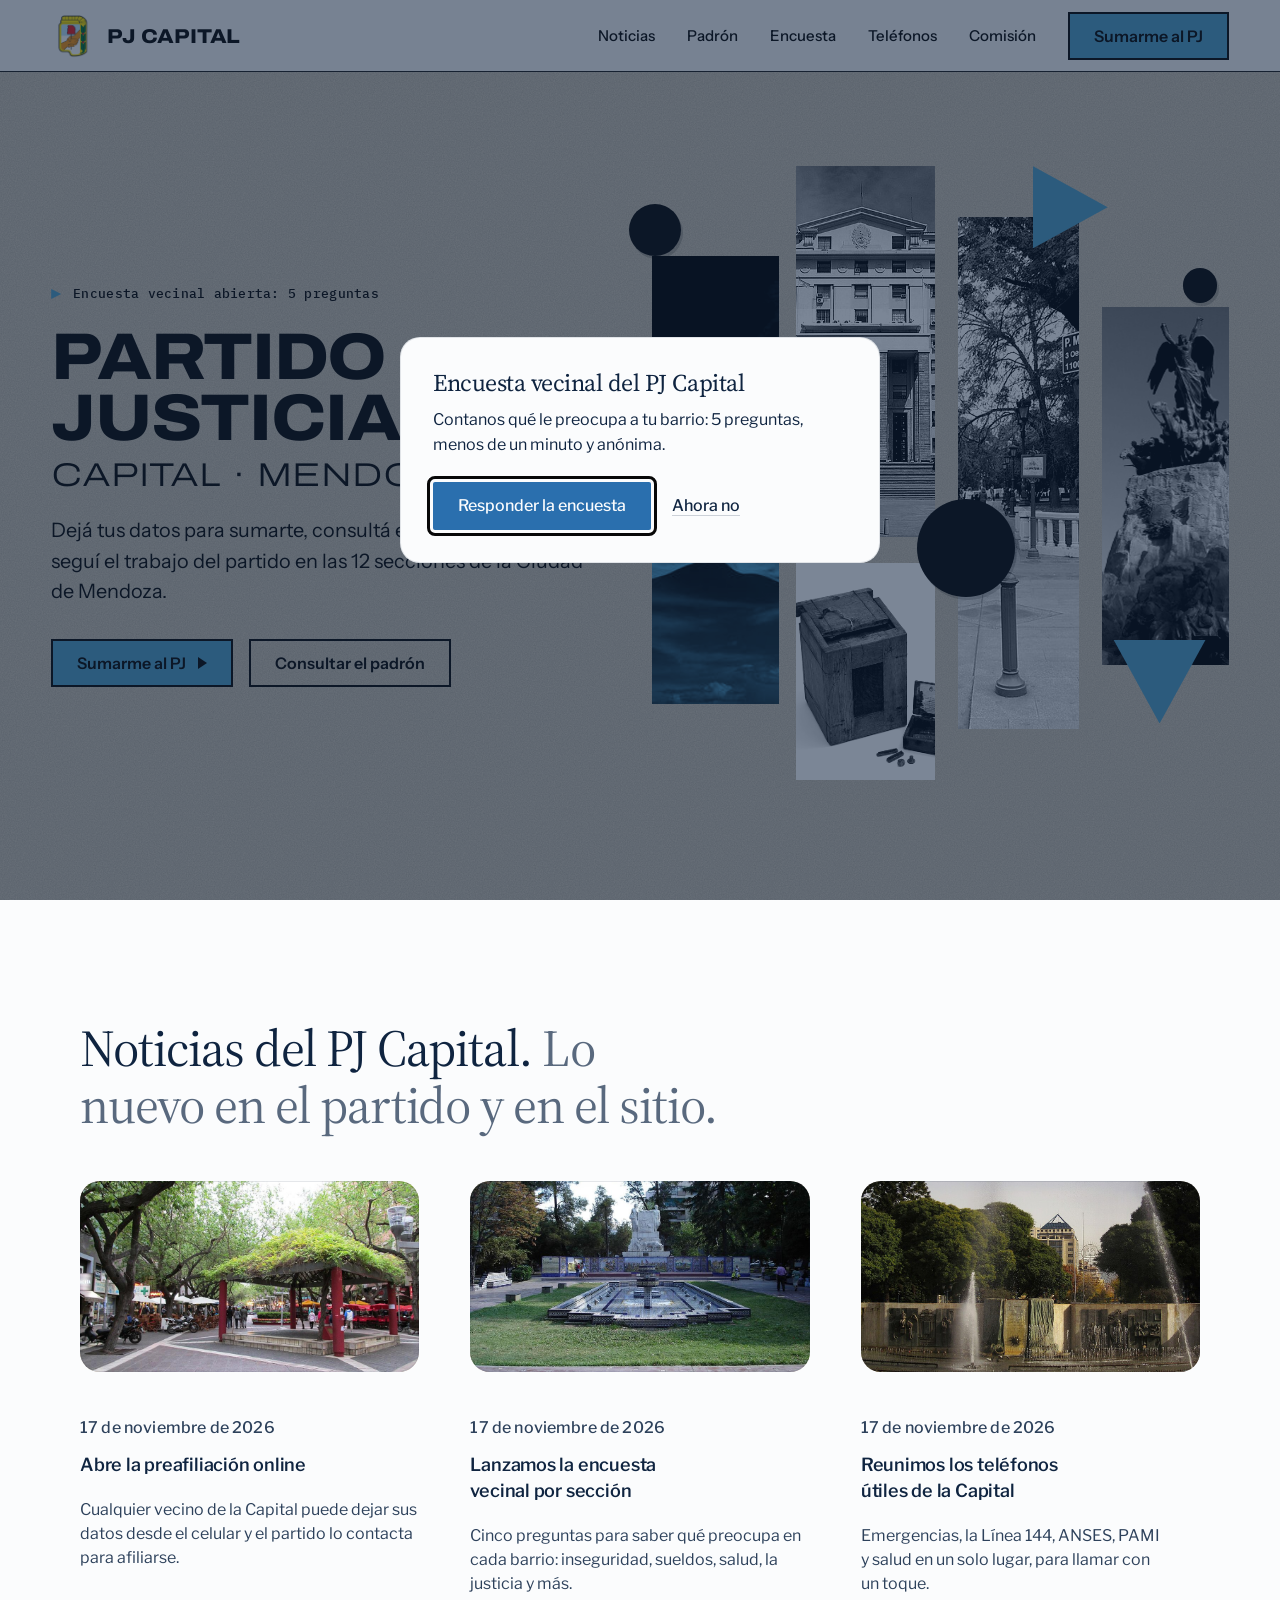
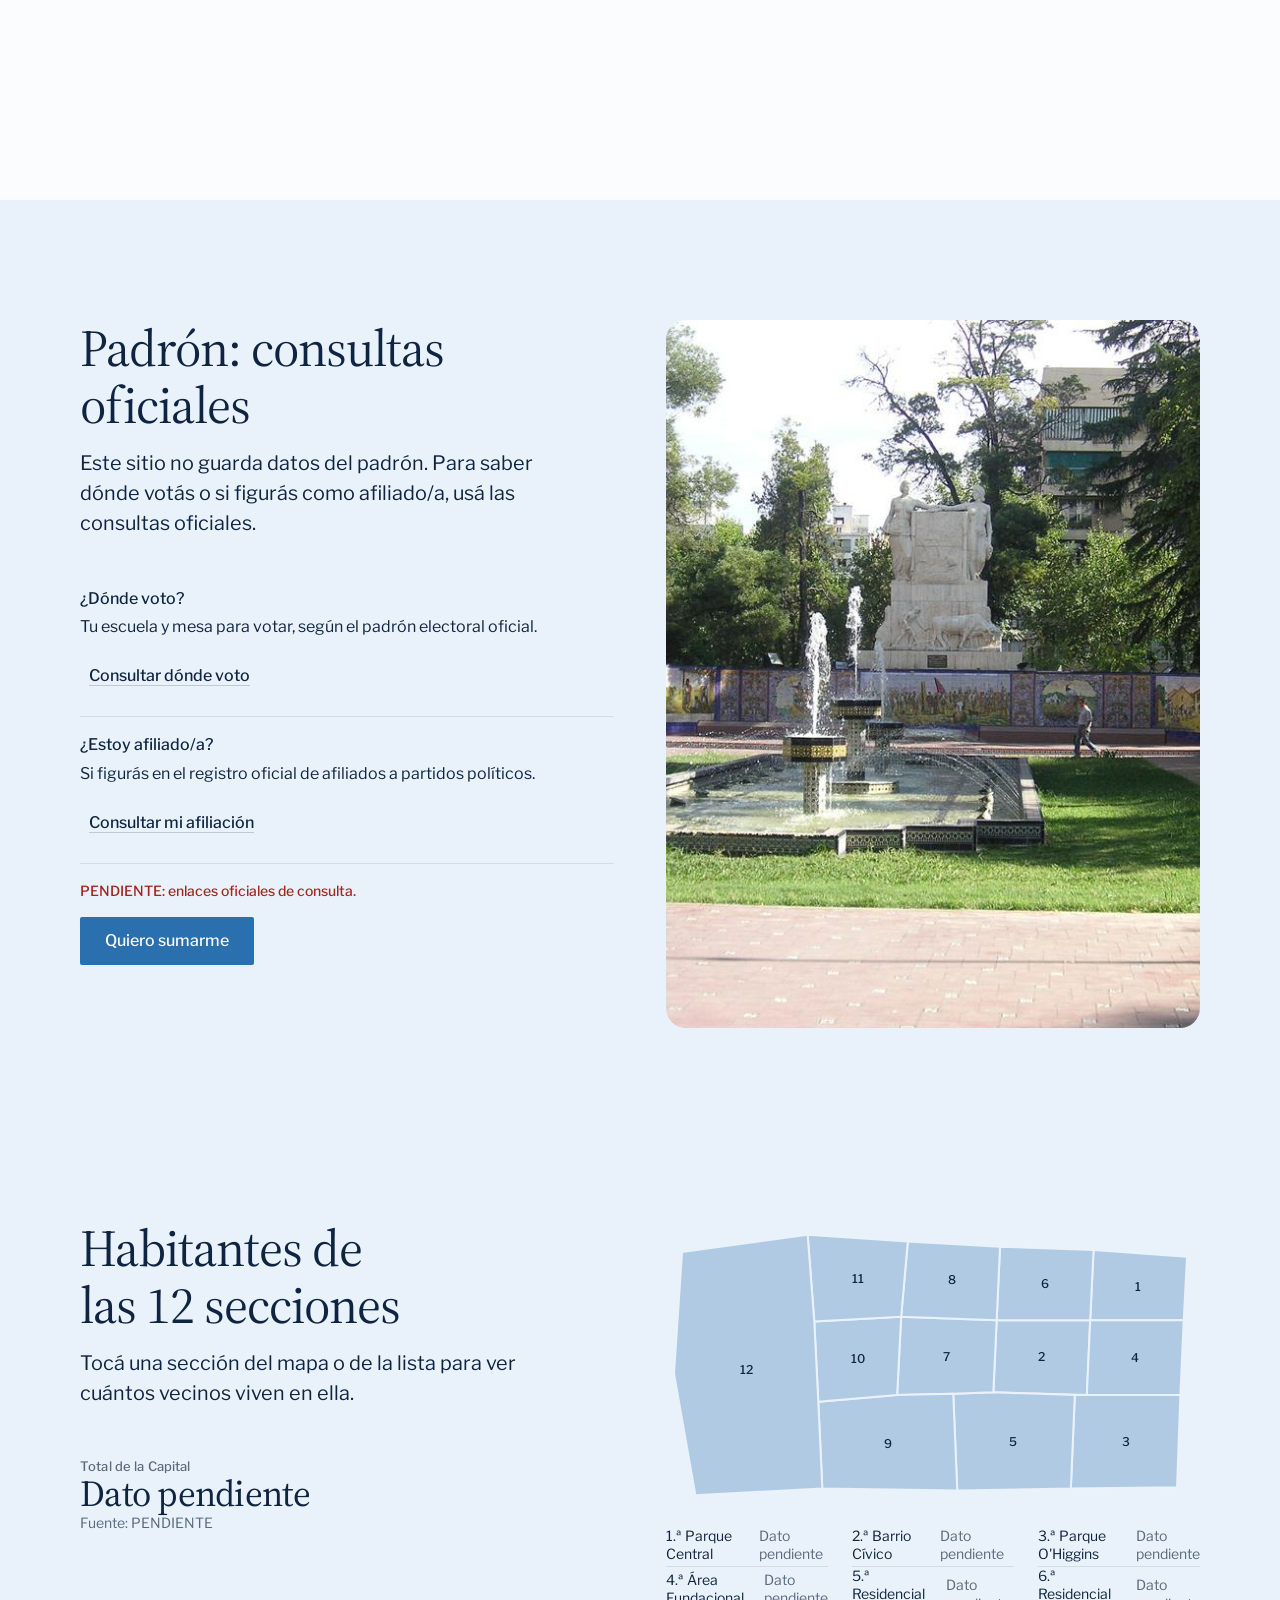
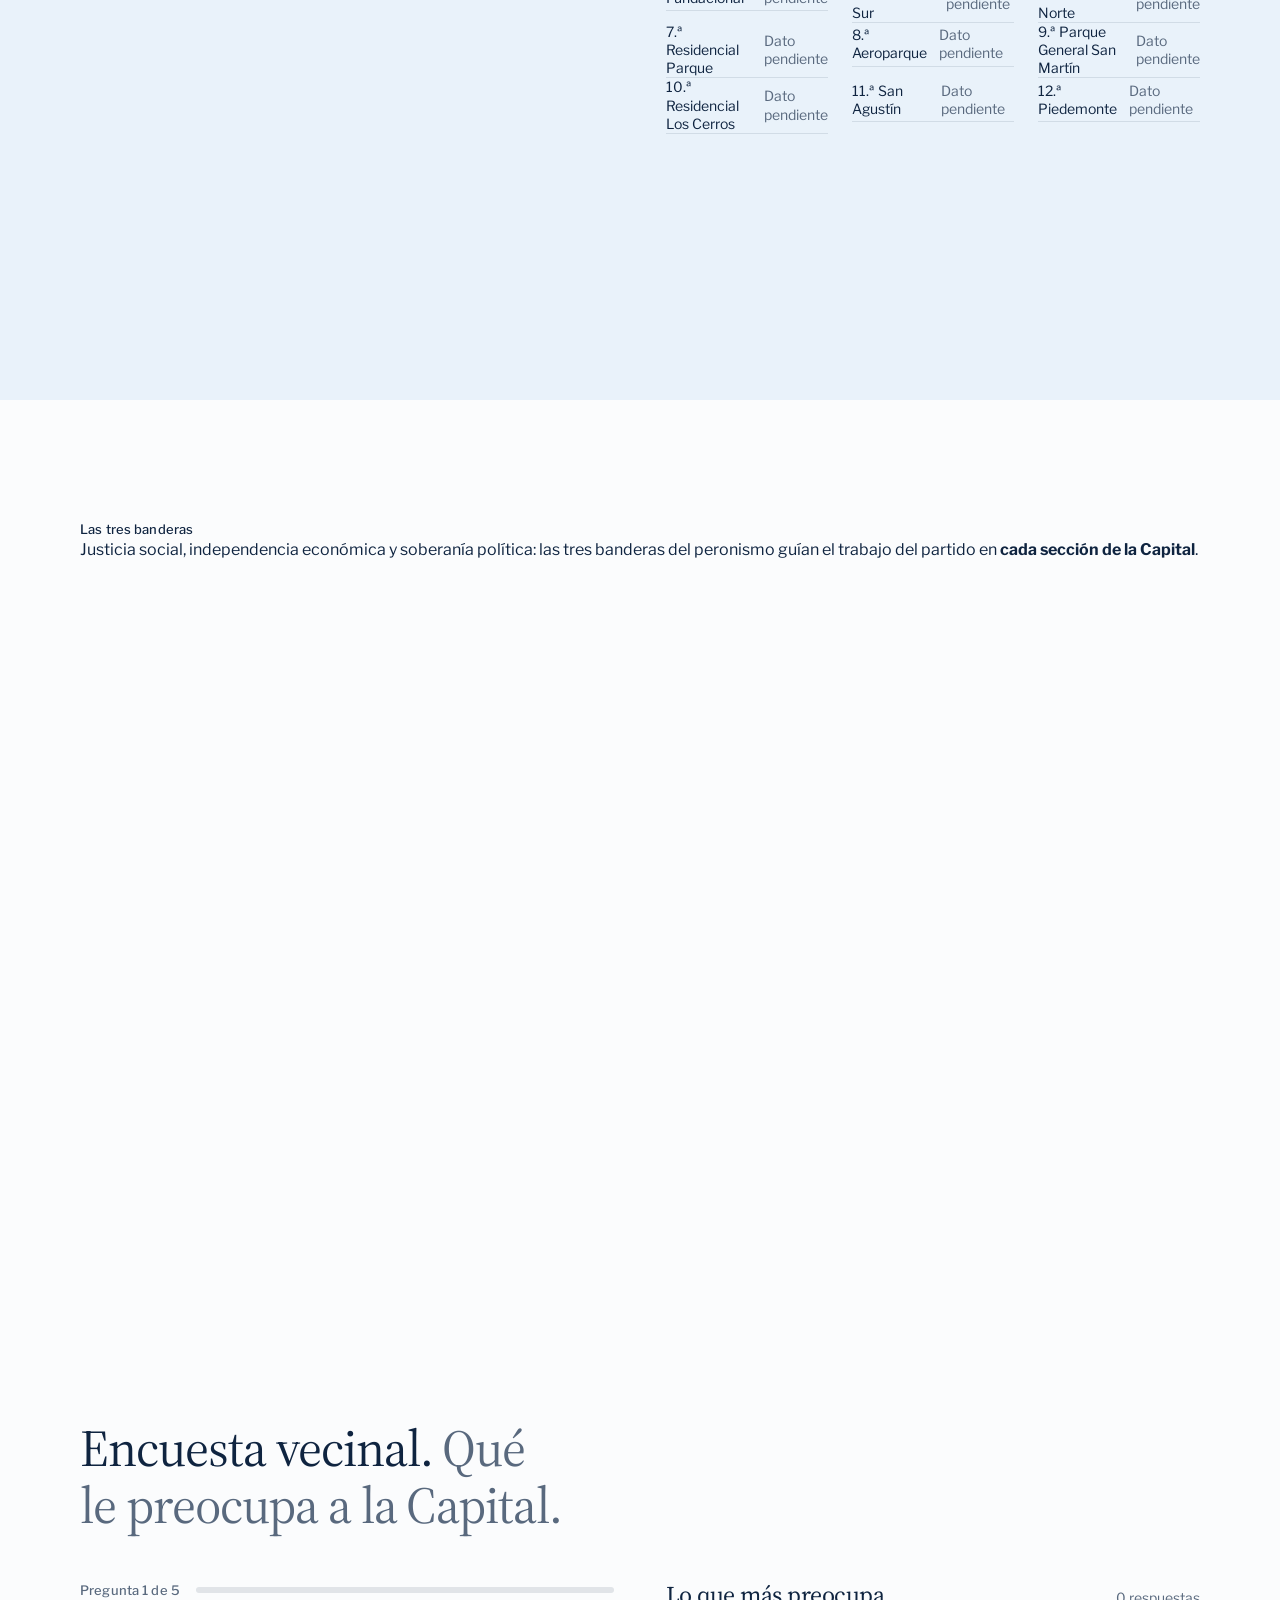
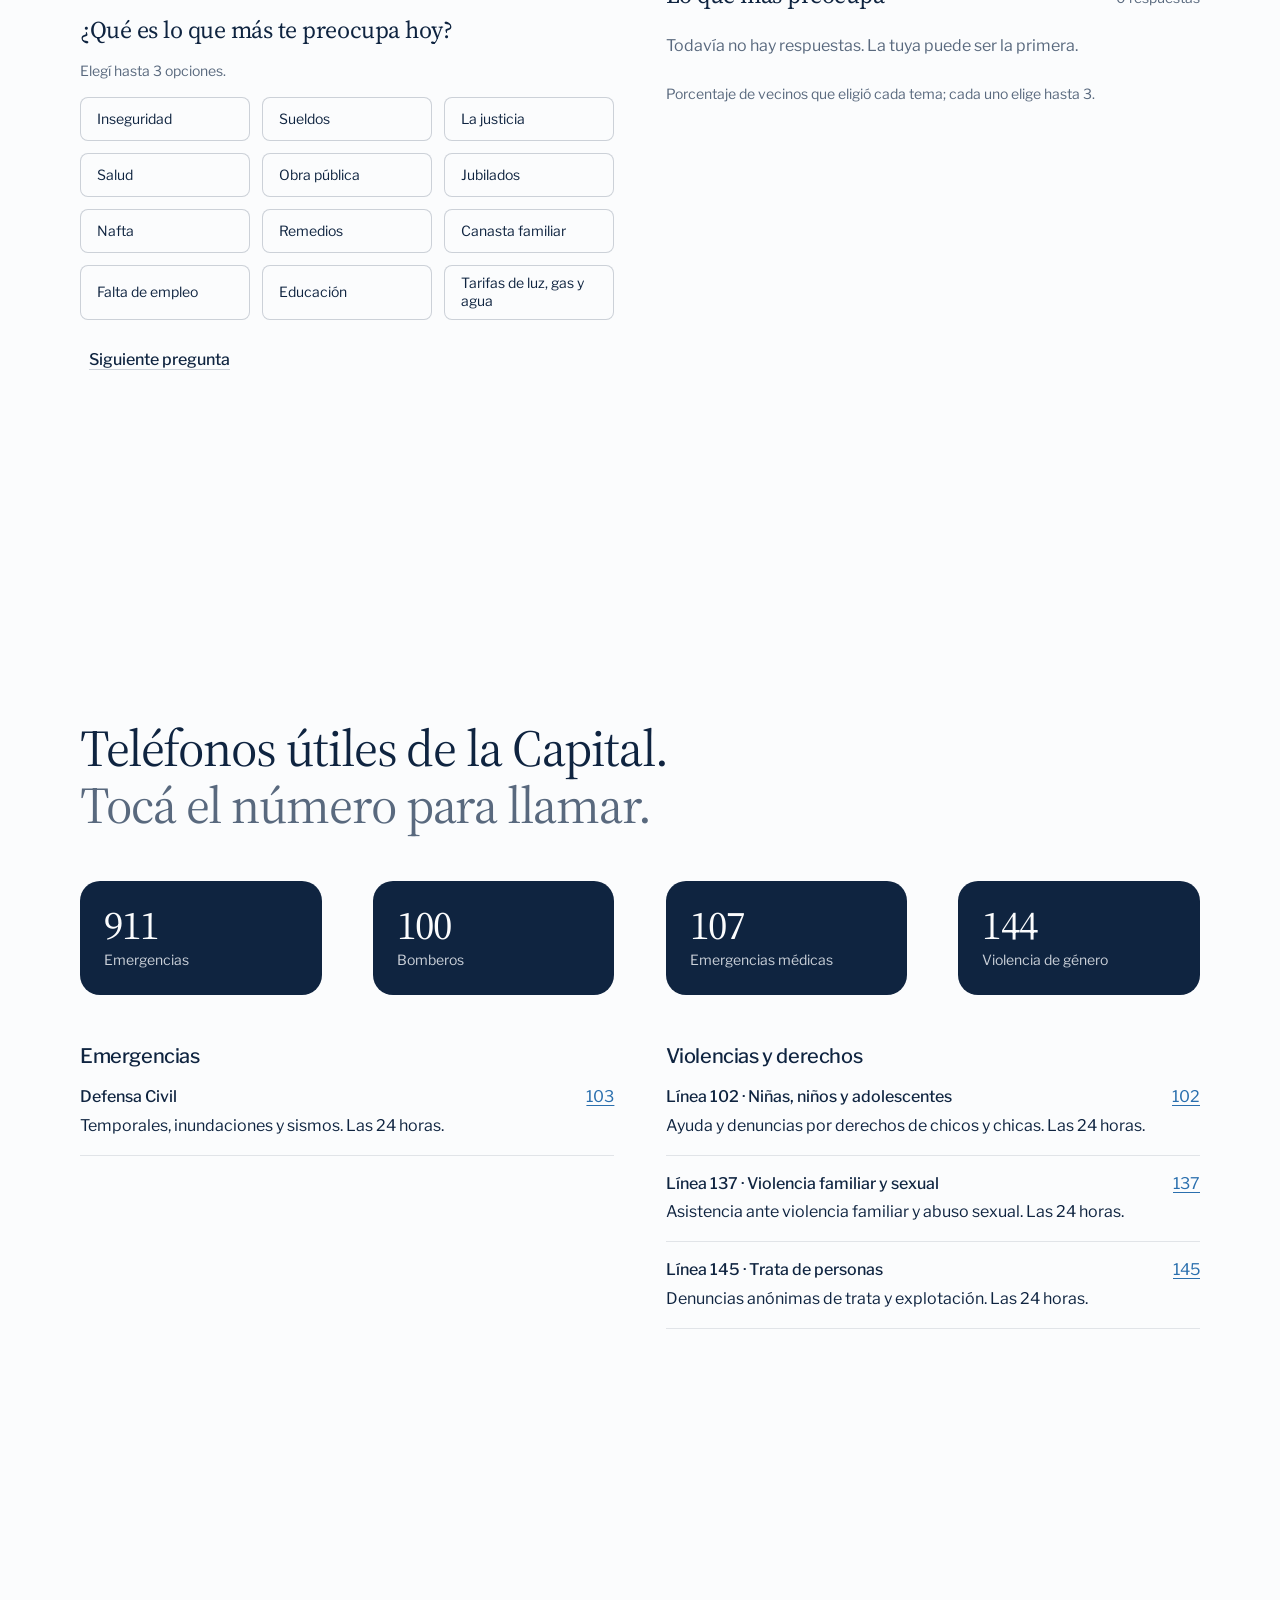
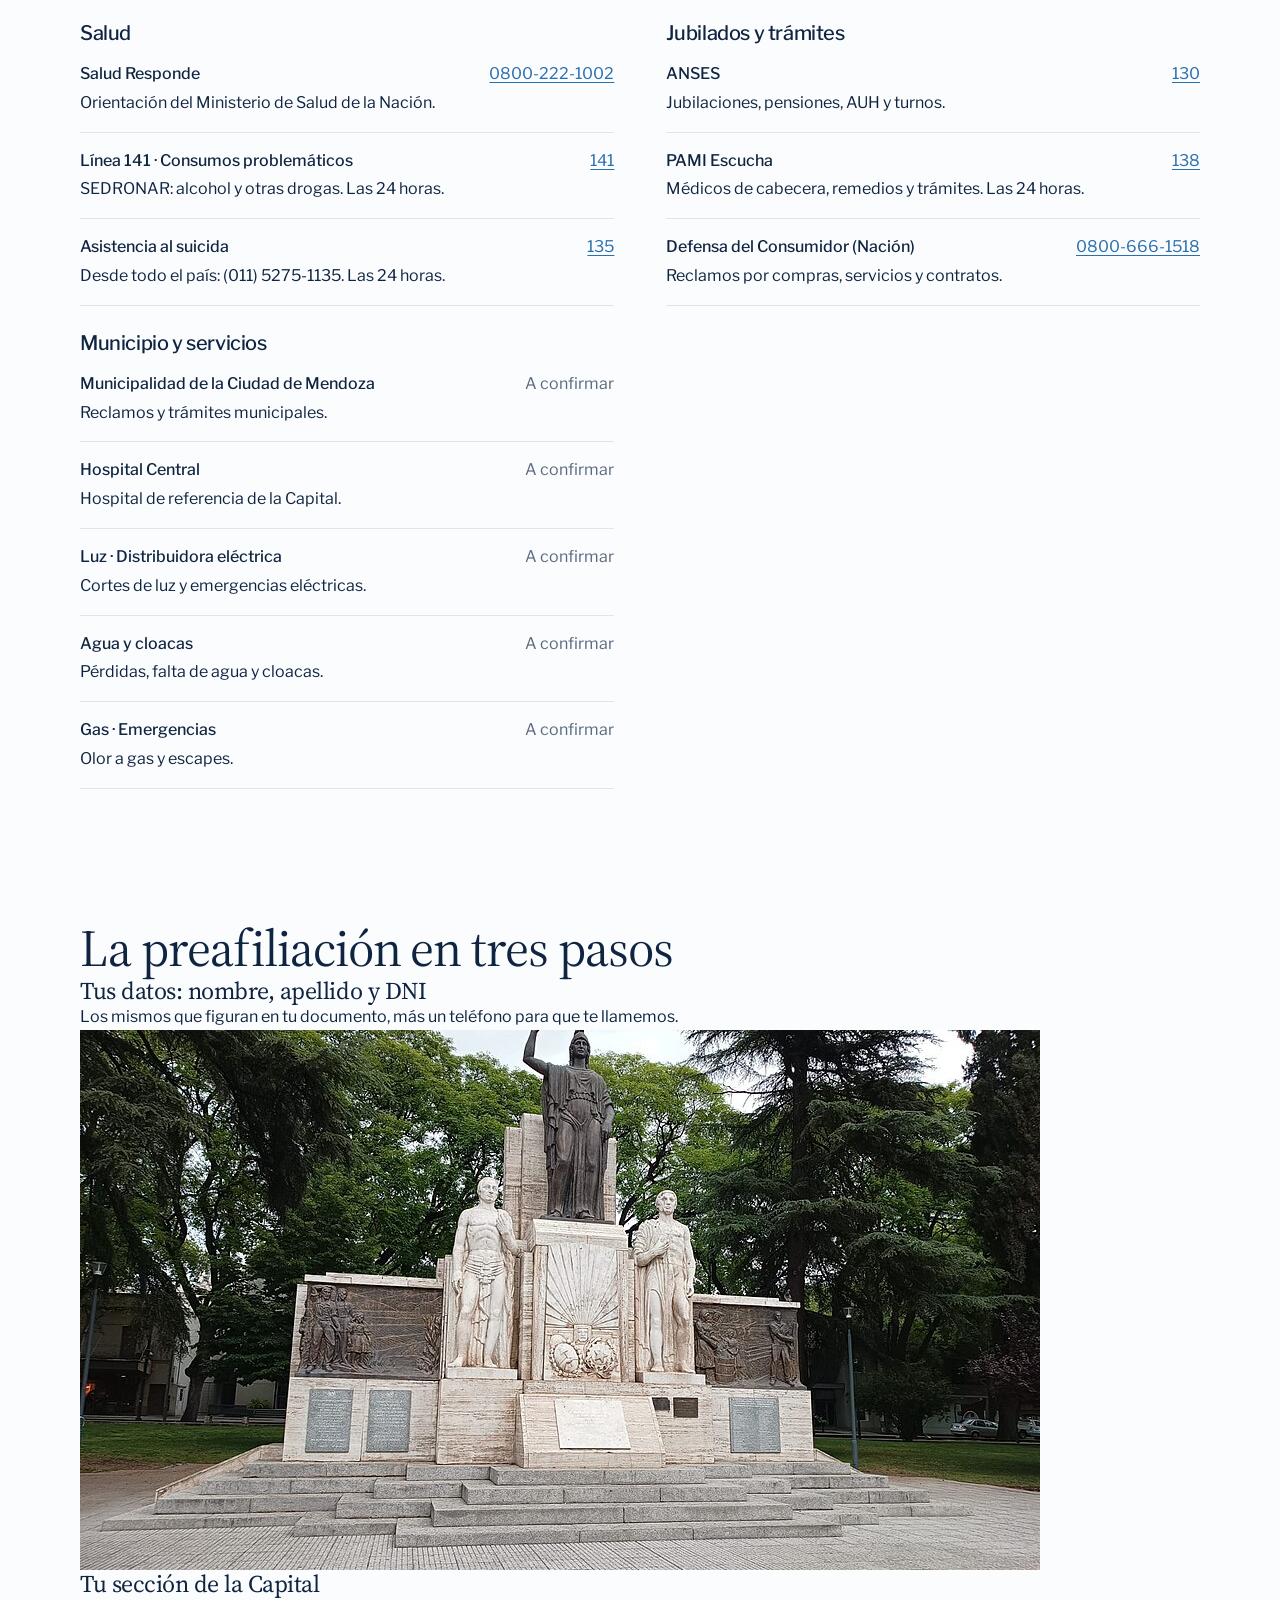
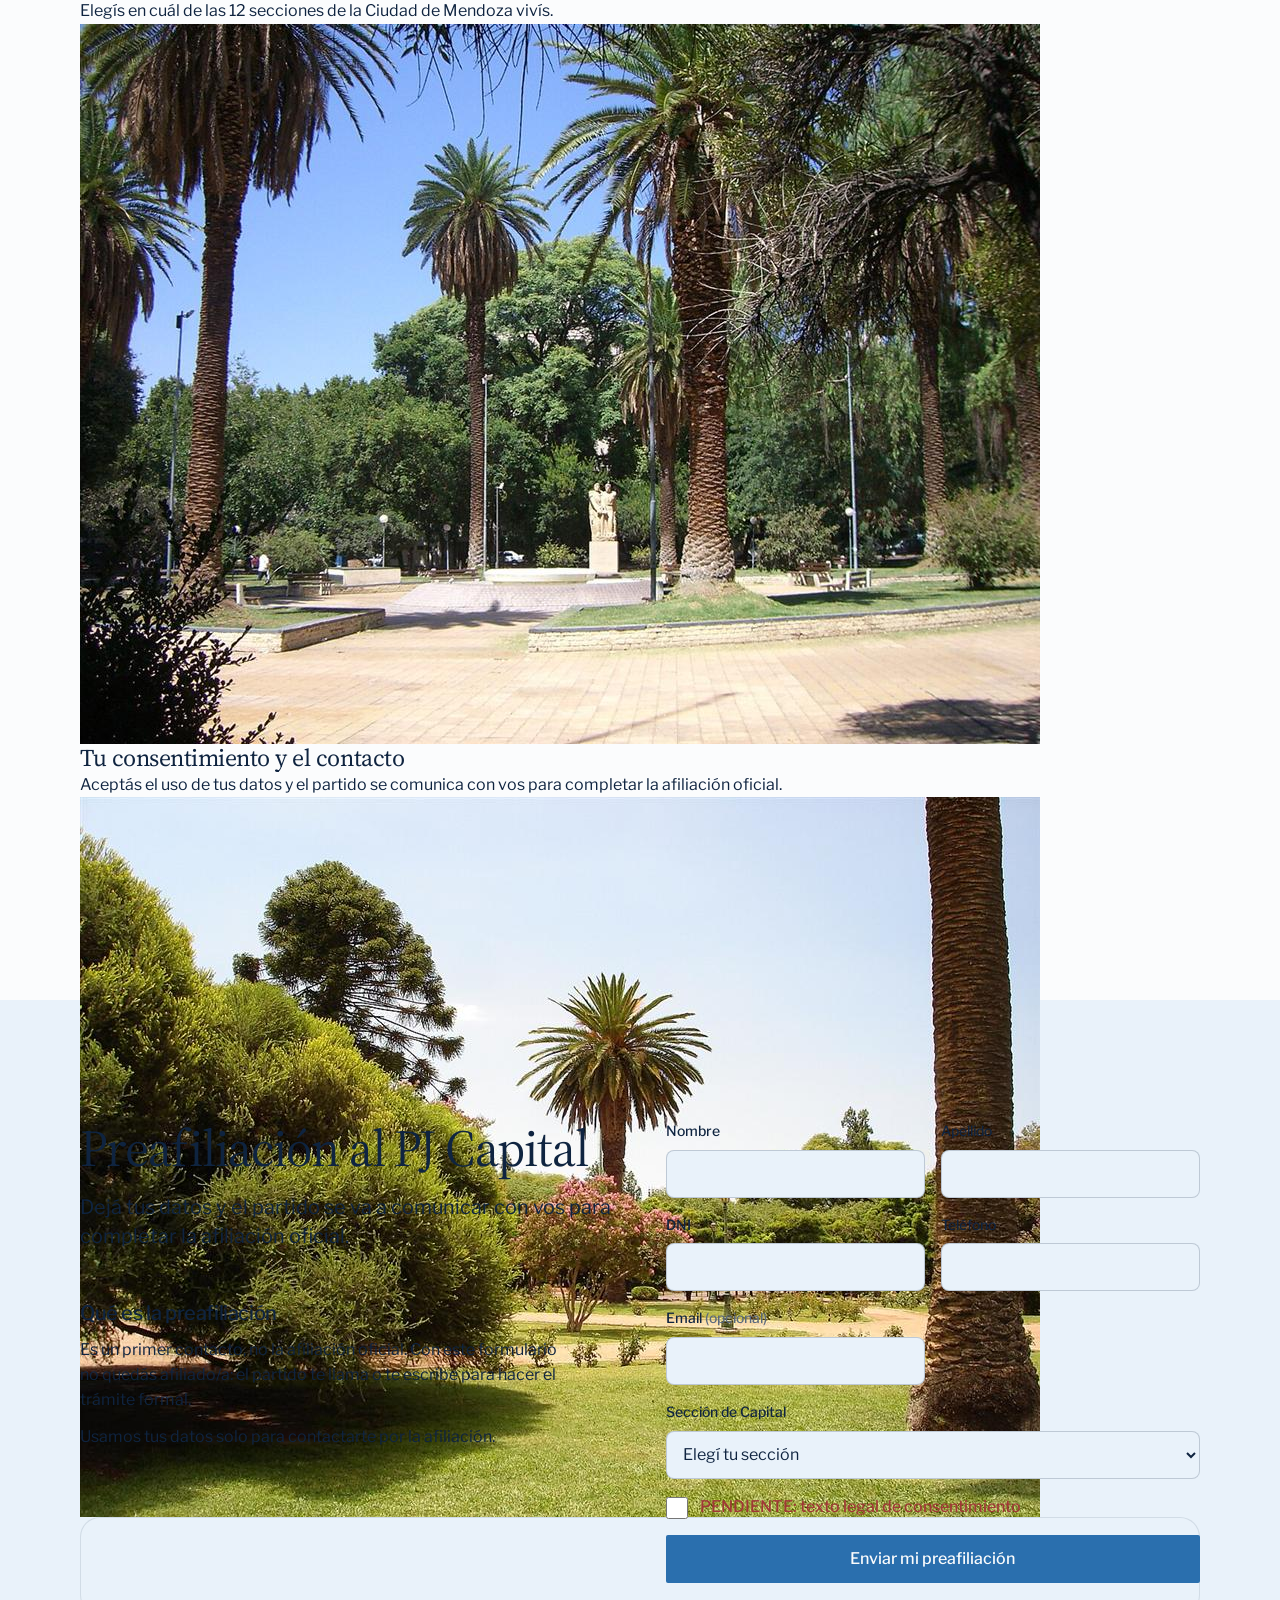
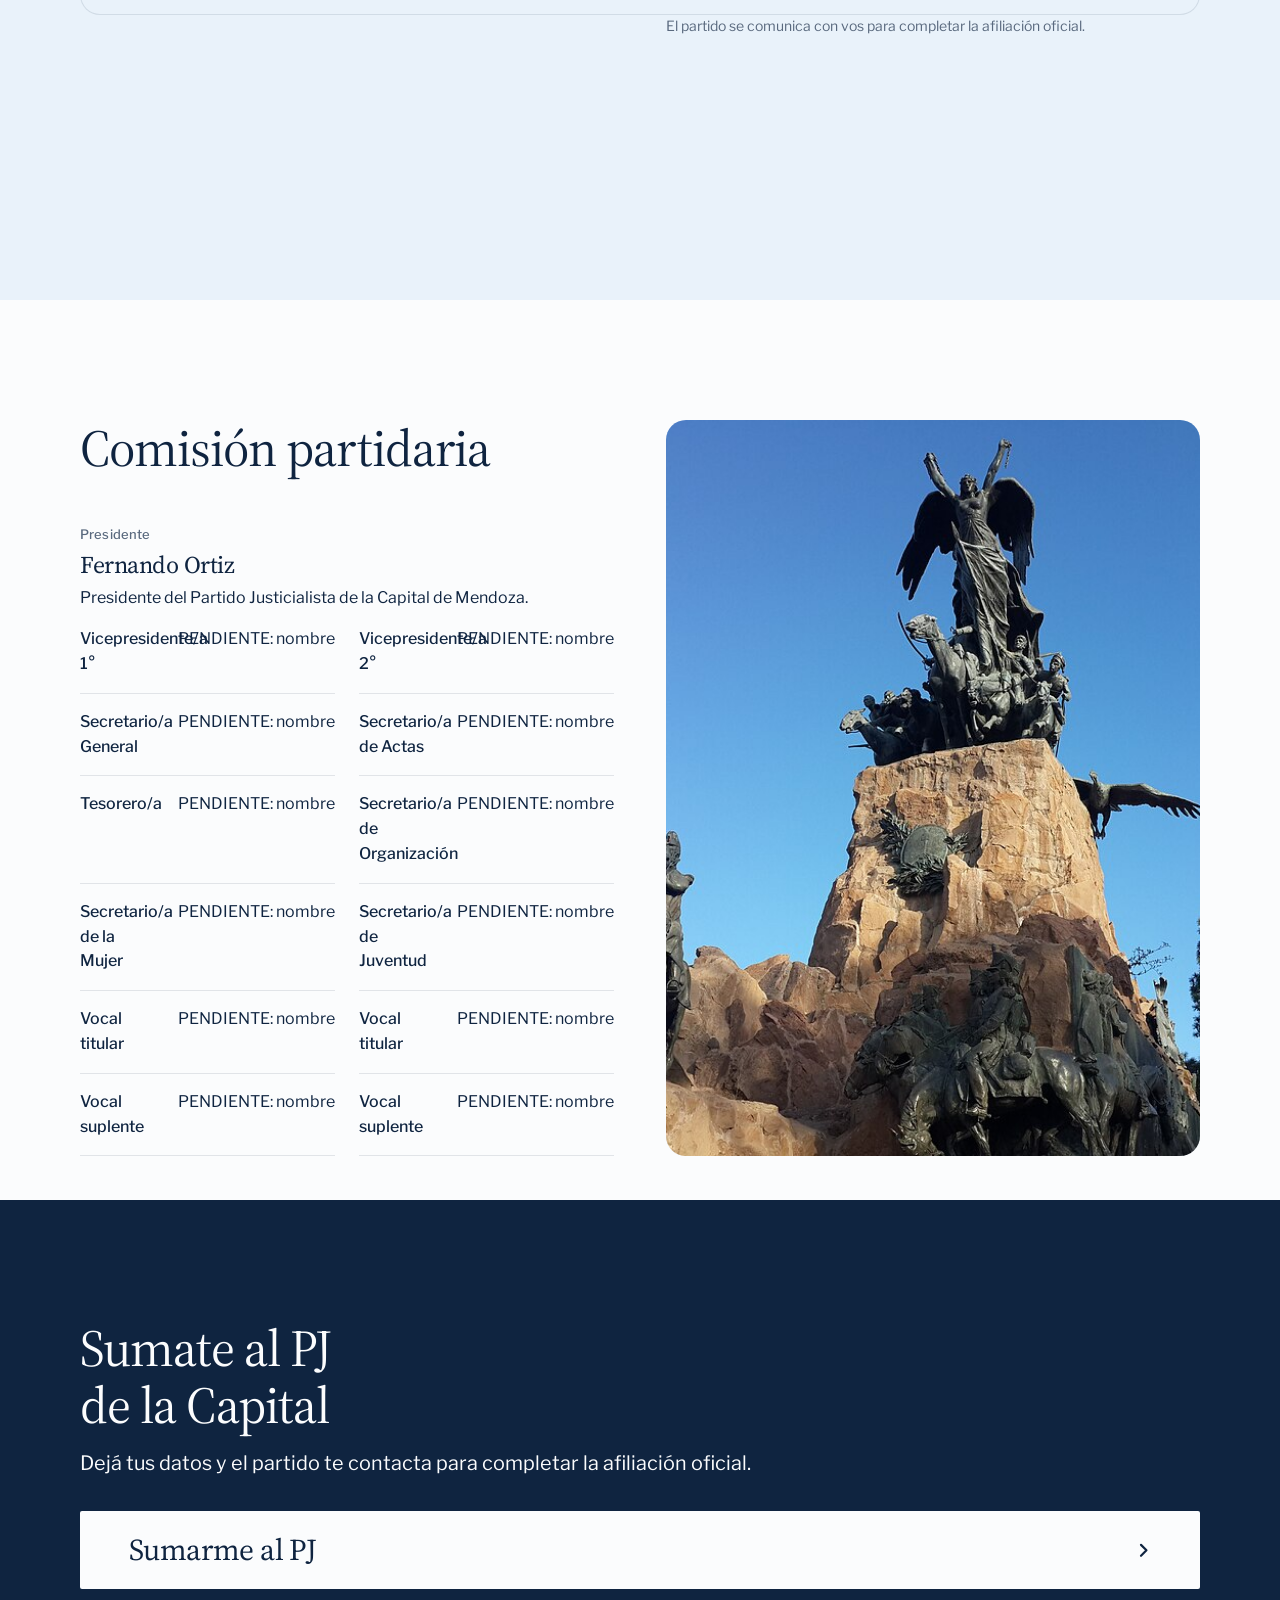
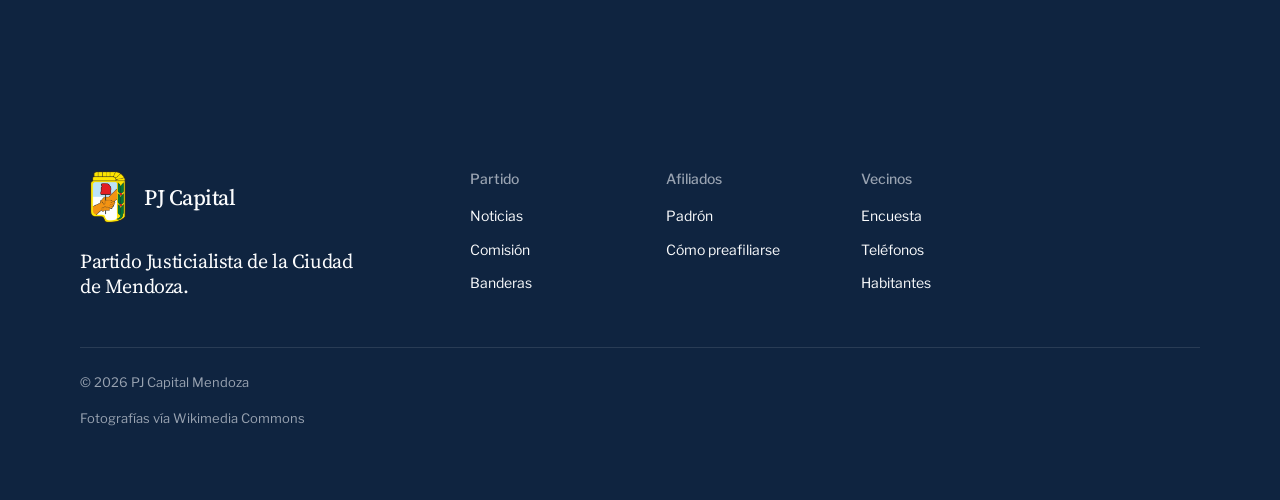
==== commit 06e77231: "Sistema editorial: tokens, cabecera y portada con friso Primera etapa del rediseño editorial en HTML" ====
--- a/index.html
+++ b/index.html
@@ -18,6 +18,7 @@
 <link rel="preconnect" href="https://fonts.googleapis.com">
 <link rel="preconnect" href="https://fonts.gstatic.com" crossorigin>
 <link href="https://fonts.googleapis.com/css2?family=Source+Serif+4:opsz,wght@8..60,400..700&family=Libre+Franklin:wght@400..600&display=swap" rel="stylesheet">
+<link href="https://fonts.googleapis.com/css2?family=Archivo:wdth,wght@100..125,300..800&family=Instrument+Sans:wght@400..600&family=IBM+Plex+Mono:wght@400;500&display=swap" rel="stylesheet">
 <link rel="stylesheet" href="assets/system.css">
 <link rel="stylesheet" href="assets/ui/cards.css">
 <link rel="stylesheet" href="assets/motion/motion.css">
@@ -38,6 +39,9 @@
 }
 </style>
 <link rel="stylesheet" href="css/page.css">
+<!-- sistema editorial nuevo (va último: gana sobre el kit mientras se migran las secciones) -->
+<link rel="stylesheet" href="css/tokens.css">
+<link rel="stylesheet" href="css/editorial.css">
 <script>document.documentElement.classList.add('m-enter');setTimeout(()=>document.documentElement.classList.add('m-enter-done'),700)</script>
 <script src="assets/backgrounds/backgrounds.js"></script>
 <script>document.documentElement.classList.add('mo-js');setTimeout(()=>document.documentElement.classList.add('mo-safe'),2500)</script>
@@ -53,43 +57,53 @@
      type: source-serif (Source Serif 4 / Libre Franklin)
      moments: word-highlight (#banderas), pinned-chapters (#pasos) -->
 
-<header class="nav nav--split">
-  <div class="wrap nav__bar">
-    <a class="skip-link" href="#top">Saltar al contenido</a>
-    <a class="nav__logo" href="#top"><img class="nav__logo-img" src="img/logo-pj.png" alt="" width="40" height="40">PJ Capital</a>
-    <nav class="nav__links" aria-label="Principal">
-      <div class="nav__item"><a class="nav__link" href="#noticias">Noticias</a></div>
-      <div class="nav__item"><a class="nav__link" href="#padron">Padrón</a></div>
-      <div class="nav__item"><a class="nav__link" href="#encuesta">Encuesta</a></div>
-      <div class="nav__item"><a class="nav__link" href="#telefonos">Teléfonos</a></div>
+<header class="cabecera" id="cabecera">
+  <div class="contenedor cabecera__barra">
+    <a class="salto" href="#top">Saltar al contenido</a>
+    <a class="cabecera__marca" href="#top"><img src="img/logo-pj.png" alt="" width="44" height="44">PJ Capital</a>
+    <nav class="cabecera__nav" id="menu-principal" aria-label="Principal">
+      <a href="#noticias">Noticias</a>
+      <a href="#padron">Padrón</a>
+      <a href="#encuesta">Encuesta</a>
+      <a href="#telefonos">Teléfonos</a>
+      <a href="#comision">Comisión</a>
     </nav>
-    <div class="nav__actions">
-      <a class="btn btn--primary" href="#preafiliacion">Sumarme al PJ</a>
-    </div>
-    <button class="nav__toggle" type="button" aria-expanded="false" aria-label="Menú">
-      <svg width="18" height="18" viewBox="0 0 18 18" aria-hidden="true"><path d="M2 5h14M2 13h14" stroke="currentColor" stroke-width="1.6" stroke-linecap="round"/></svg>
-    </button>
+    <a class="boton boton--primario" href="#preafiliacion">Sumarme al PJ</a>
+    <button class="cabecera__menu" type="button" aria-expanded="false" aria-controls="menu-principal" aria-label="Abrir el menú"><span aria-hidden="true"></span></button>
   </div>
 </header>
 
 <main id="top">
 
-  <!-- 1. PORTADA (foto de fondo: la bandera argentina, aportada por el partido).
-       El texto va en el recuadro sólido del kit (hero--photo) para que se lea sobre la foto.
-       PENDIENTE: reemplazar img/bandera-argentina.jpg por una versión de al menos 1920 px de ancho. -->
-  <section class="hero hero--photo" data-enter data-calm="left" aria-labelledby="hero-h">
-    <img class="hero__bg" src="img/bandera-argentina.jpg" alt="" width="236" height="378" style="--ly-pos: 50% 52%; --ly-pos-phone: 50% 52%" fetchpriority="high" data-source="client" data-subject="Bandera argentina">
-    <div class="wrap"><div class="hero-text">
-      <div class="hero__text">
-        <p class="hero__kicker"><span class="dot" aria-hidden="true"></span>Encuesta vecinal abierta: 5 preguntas</p>
-        <h1 id="hero-h">Partido Justicialista de Capital, Mendoza</h1>
-        <p class="hero__lead">Dejá tus datos para sumarte, consultá el padrón oficial y seguí el trabajo del partido en las 12 secciones de la Ciudad de Mendoza.</p>
-        <div class="btn-row">
-          <a class="btn btn--primary" href="#preafiliacion">Sumarme al PJ<svg class="m-arrow" viewBox="0 0 12 12" aria-hidden="true"><path class="m-arrow__stem" d="M1 6h8"/><path class="m-arrow__head" d="M4.5 2.5 8 6l-3.5 3.5"/></svg></a>
-          <a class="btn btn--secondary" href="#padron">Consultar el padrón</a>
-        </div>
-      </div>
-    </div></div>
+  <!-- 1. PORTADA: papel beige, título grande a la izquierda y un friso de tiras en blanco y negro
+       cruzadas por triángulos azules y círculos negros (referencias: collage editorial y revista NEWORK). -->
+  <section class="portada papel" aria-labelledby="hero-h">
+    <div class="portada__grilla">
+      <div class="portada__texto">
+        <p class="etiqueta portada__aviso">Encuesta vecinal abierta: 5 preguntas</p>
+        <h1 id="hero-h"><span>Partido</span><span>Justicialista</span><span class="portada__lugar">Capital · Mendoza</span></h1>
+        <p class="portada__bajada">Dejá tus datos para sumarte, consultá el padrón oficial y seguí el trabajo del partido en las 12 secciones de la Ciudad de Mendoza.</p>
+        <div class="portada__acciones">
+          <a class="boton boton--primario" href="#preafiliacion">Sumarme al PJ <span class="boton__flecha" aria-hidden="true"></span></a>
+          <a class="boton boton--secundario" href="#padron">Consultar el padrón</a>
+        </div>
+      </div>
+      <div class="friso" aria-hidden="true">
+        <!-- PENDIENTE: bandera en mayor resolución (img/bandera-argentina.jpg mide 236 px). Las demás tiras son fotos de
+             Wikimedia Commons de la Capital; reemplazarlas por fotos propias del partido cuando las haya. -->
+        <figure class="foto foto--duotono"><img src="img/bandera-argentina.jpg" alt="" style="object-position: 50% 52%"></figure>
+        <figure class="foto"><img src="assets/img/photo-f28156072-960.jpg" alt="" style="object-position: 50% 50%"></figure>
+        <figure class="foto"><img src="assets/img/photo-f23053458-500.jpg" alt="" style="object-position: 30% 60%"></figure>
+        <figure class="foto"><img src="assets/img/photo-f85059868-960.jpg" alt="" style="object-position: 62% 50%"></figure>
+        <figure class="foto"><img src="assets/img/photo-f82921622-960.jpg" alt="" style="object-position: 50% 35%"></figure>
+        <span class="forma forma--tri-der f1"></span>
+        <span class="forma forma--tri-der f2"></span>
+        <span class="forma forma--tri-abajo f3"></span>
+        <span class="forma forma--circulo f4"></span>
+        <span class="forma forma--circulo f5"></span>
+        <span class="forma forma--circulo f6"></span>
+      </div>
+    </div>
   </section>
 
   <!-- 2. NOTICIAS -->
@@ -361,6 +375,7 @@
 <script src="js/data.js"></script>
 <script src="js/api.js"></script>
 <script src="js/app.js"></script>
+<script src="js/ui.js"></script>
 <script type="module" src="assets/system.js"></script>
 <script type="module" src="assets/motion/motion.js"></script>
 <script type="module" src="assets/layout/layout.js"></script>
--- a/css/tokens.css
+++ b/css/tokens.css
@@ -0,0 +1,47 @@
+/* =========================================================
+   PJ Capital · sistema editorial
+   Tokens: la única fuente de colores, tipografías, espacios y tiempos.
+   Paleta cerrada (no agregar colores):
+     azul   #50A0C8  marca: formas, botones, detalles. NUNCA texto sobre blanco (2,75:1).
+     negro  #080808  títulos, texto, círculos. Texto sobre azul: negro (6,9:1).
+     beige  #D8D0C0  fondo con textura de papel.
+     blanco #F8F8F8  fondo de lectura.
+   ========================================================= */
+:root {
+  /* color */
+  --c-azul: #50A0C8;
+  --c-negro: #080808;
+  --c-beige: #D8D0C0;
+  --c-blanco: #F8F8F8;
+  --c-linea: rgb(8 8 8 / .9);          /* líneas finas de 1px */
+  --c-texto-suave: rgb(8 8 8 / .72);   /* texto secundario: 9:1 sobre blanco, 6:1 sobre beige */
+
+  /* tipografía */
+  --f-display: "Archivo", "Arial Narrow", system-ui, sans-serif;  /* títulos: ancha (wdth 112-125), 800 */
+  --f-texto: "Instrument Sans", system-ui, sans-serif;            /* lectura */
+  --f-mono: "IBM Plex Mono", ui-monospace, monospace;             /* etiquetas, fechas, números */
+  --t-h1: clamp(2.25rem, 1rem + 3.9vw, 4.375rem);
+  --t-h2: clamp(2rem, 1.3rem + 2.4vw, 3.5rem);
+  --t-h3: clamp(1.25rem, 1.1rem + .5vw, 1.5rem);
+  --t-lead: clamp(1.0625rem, 1rem + .3vw, 1.25rem);
+  --t-body: 1rem;
+  --t-label: .8125rem;
+  --t-num: clamp(4rem, 2rem + 6vw, 8rem);  /* números de sección finos: 01, 02… */
+
+  /* espacio (escala 4/8) */
+  --s-1: 4px; --s-2: 8px; --s-3: 12px; --s-4: 16px; --s-5: 24px;
+  --s-6: 32px; --s-7: 48px; --s-8: 64px; --s-9: 96px; --s-10: 128px;
+  --gutter: clamp(16px, 4vw, 80px);
+  --max: 1280px;
+  --header-h: 72px;
+
+  /* forma y movimiento */
+  --radio: 0;                    /* rectangular: sin bordes redondeados */
+  --dur: 220ms;
+  --ease: cubic-bezier(.22, 1, .36, 1);
+  --sombra-papel: 2px 3px 0 rgb(8 8 8 / .18);  /* solo círculos: recorte de papel, nunca en tarjetas */
+
+  /* textura de papel (grano SVG): va sobre beige y negro, nunca sobre texto de lectura */
+  --grano: url("data:image/svg+xml,%3Csvg xmlns='http://www.w3.org/2000/svg' width='220' height='220'%3E%3Cfilter id='n'%3E%3CfeTurbulence type='fractalNoise' baseFrequency='.85' numOctaves='3' stitchTiles='stitch'/%3E%3CfeColorMatrix values='0 0 0 0 0 0 0 0 0 0 0 0 0 0 0 0 0 0 .55 0'/%3E%3C/filter%3E%3Crect width='100%25' height='100%25' filter='url(%23n)'/%3E%3C/svg%3E");
+}
+@media (max-width: 639px) { :root { --header-h: 60px; } }
--- a/css/editorial.css
+++ b/css/editorial.css
@@ -0,0 +1,141 @@
+/* =========================================================
+   PJ Capital · componentes editoriales (base, cabecera, botones, formas, portada)
+   Nombres en español para no chocar con el kit anterior mientras se migran las secciones.
+   ========================================================= */
+
+/* ---------- base ---------- */
+.contenedor { width: min(var(--max), 100% - 2 * var(--gutter)); margin-inline: auto; }
+.etiqueta { font: 500 var(--t-label)/1.4 var(--f-mono); letter-spacing: .02em; color: var(--c-negro); margin: 0; }
+.papel { position: relative; background-color: var(--c-beige); isolation: isolate; }
+.papel::before {                      /* grano de papel */
+  content: ""; position: absolute; inset: 0; z-index: -1; pointer-events: none;
+  background-image: var(--grano); background-size: 220px; opacity: .28; mix-blend-mode: multiply;
+}
+:focus-visible { outline: 3px solid var(--c-negro); outline-offset: 3px; }
+
+/* ---------- botones: rectangulares, azul con texto negro ---------- */
+.boton {
+  display: inline-flex; align-items: center; justify-content: center; gap: var(--s-3);
+  min-height: 48px; padding: 0 var(--s-5); border: 2px solid var(--c-negro); border-radius: var(--radio);
+  font: 600 1rem/1 var(--f-texto); text-decoration: none; cursor: pointer;
+  transition: background-color var(--dur) var(--ease), color var(--dur) var(--ease), transform var(--dur) var(--ease);
+}
+.boton:active { transform: translateY(1px); }
+.boton--primario { background: var(--c-azul); color: var(--c-negro); }
+.boton--primario:hover { background: var(--c-negro); color: var(--c-blanco); }
+.boton--secundario { background: transparent; color: var(--c-negro); }
+.boton--secundario:hover { background: var(--c-negro); color: var(--c-blanco); }
+.boton__flecha { width: 0; height: 0; border-block: 6px solid transparent; border-left: 9px solid currentColor; transition: transform var(--dur) var(--ease); }
+.boton:hover .boton__flecha { transform: translateX(3px); }
+
+/* enlace con subrayado que se dibuja */
+.enlace { color: var(--c-negro); text-decoration: none; background: linear-gradient(currentColor, currentColor) 0 100% / 100% 1px no-repeat;
+  transition: background-size var(--dur) var(--ease); padding-bottom: 2px; }
+.enlace:hover { background-size: 0 1px; background-position: 100% 100%; }
+
+/* ---------- formas geométricas ---------- */
+.forma { position: absolute; pointer-events: none; }
+.forma--tri-der { background: var(--c-azul); clip-path: polygon(0 0, 100% 50%, 0 100%); }    /* triángulo que apunta a la derecha */
+.forma--tri-abajo { background: var(--c-azul); clip-path: polygon(0 0, 100% 0, 50% 100%); }  /* triángulo que apunta hacia abajo */
+.forma--circulo { background: var(--c-negro); border-radius: 50%; box-shadow: var(--sombra-papel); }
+
+/* ---------- foto editorial: blanco y negro con contraste; duotono negro + azul ---------- */
+.foto { position: relative; overflow: hidden; background: var(--c-negro); margin: 0; }
+.foto img { display: block; width: 100%; height: 100%; object-fit: cover; filter: grayscale(1) contrast(1.25) brightness(1.02); }
+.foto--duotono { background: var(--c-azul); }
+.foto--duotono img { mix-blend-mode: multiply; filter: grayscale(1) contrast(1.35) brightness(1.1); }
+
+/* ---------- cabecera ---------- */
+.cabecera { position: sticky; top: 0; z-index: 50; height: var(--header-h); background: var(--c-blanco); border-bottom: 1px solid var(--c-linea); }
+.cabecera__barra { height: 100%; display: flex; align-items: center; gap: var(--s-6); }
+.cabecera__marca { display: inline-flex; align-items: center; gap: var(--s-3); text-decoration: none; color: var(--c-negro);
+  font: 800 1.25rem/1 var(--f-display); font-stretch: 112%; text-transform: uppercase; letter-spacing: -.01em; }
+.cabecera__marca img { height: 44px; width: auto; }
+.cabecera__nav { margin-left: auto; display: flex; gap: var(--s-6); }
+.cabecera__nav a { font: 500 .9375rem/1 var(--f-texto); color: var(--c-negro); text-decoration: none; padding-block: var(--s-2);
+  background: linear-gradient(var(--c-azul), var(--c-azul)) 0 100% / 0 3px no-repeat; transition: background-size var(--dur) var(--ease); }
+.cabecera__nav a:hover, .cabecera__nav a:focus-visible { background-size: 100% 3px; }
+.cabecera__menu { display: none; width: 48px; height: 48px; border: 2px solid var(--c-negro); background: transparent; cursor: pointer; place-items: center; }
+.cabecera__menu span { display: block; width: 20px; height: 2px; background: var(--c-negro); box-shadow: 0 6px 0 var(--c-negro), 0 -6px 0 var(--c-negro); }
+.salto { position: absolute; left: -9999px; }
+.salto:focus { left: var(--s-4); top: var(--s-3); z-index: 60; background: var(--c-negro); color: var(--c-blanco); padding: var(--s-3) var(--s-4); }
+
+@media (max-width: 1023px) {
+  .cabecera__nav { display: none; position: fixed; inset: var(--header-h) 0 auto 0; flex-direction: column; gap: 0;
+    background: var(--c-blanco); border-bottom: 1px solid var(--c-linea); padding: var(--s-3) var(--gutter) var(--s-5); }
+  .cabecera__nav a { padding: var(--s-4) 0; border-bottom: 1px solid rgb(8 8 8 / .12); font-size: 1.125rem; }
+  .cabecera[data-abierta="true"] .cabecera__nav { display: flex; }
+  .cabecera__menu { display: grid; }
+  .cabecera__barra > .boton { margin-left: auto; }
+}
+@media (max-width: 639px) {
+  .cabecera__marca { font-size: 1rem; gap: var(--s-2); }
+  .cabecera__marca img { height: 36px; }
+  .cabecera__barra { gap: var(--s-3); }
+  .cabecera__barra > .boton { min-height: 44px; padding: 0 var(--s-4); font-size: .9375rem; }
+  .cabecera__menu { width: 44px; height: 44px; }
+}
+
+/* ---------- portada ---------- */
+main > section.portada.papel { height: auto; min-height: calc(100svh - var(--header-h)); padding: 0; overflow: hidden; display: flex; flex-direction: column; justify-content: center; }
+.portada__grilla { display: grid; grid-template-columns: repeat(12, minmax(0, 1fr)); column-gap: 24px; align-items: center; width: min(var(--max), 100% - 2 * var(--gutter)); margin-inline: auto; padding-block: var(--s-8); }
+.portada__texto { grid-column: 1 / span 6; position: relative; z-index: 2; display: grid; gap: var(--s-5); }
+.portada h1 { margin: 0; font: 800 var(--t-h1)/.92 var(--f-display); font-stretch: 112%; text-transform: uppercase; letter-spacing: -.02em; color: var(--c-negro); }
+.portada h1 span { display: block; }
+.portada h1 .portada__lugar { font-weight: 300; font-stretch: 125%; font-size: .5em; letter-spacing: 0; margin-top: var(--s-3); }
+.portada__bajada { margin: 0; max-width: 44ch; font: 400 var(--t-lead)/1.55 var(--f-texto); color: var(--c-negro); }
+.portada__acciones { display: flex; flex-wrap: wrap; gap: var(--s-4); margin-top: var(--s-2); }
+.portada__aviso { display: flex; align-items: center; gap: var(--s-3); }
+.portada__aviso::before { content: ""; width: 10px; height: 10px; background: var(--c-azul); clip-path: polygon(0 0, 100% 50%, 0 100%); }
+
+/* el friso: tiras verticales en blanco y negro, desfasadas, con formas que las cruzan */
+.friso { grid-column: 7 / span 6; position: relative; height: min(640px, 72svh); }
+.friso .foto { position: absolute; top: var(--y, 0); left: var(--x); width: var(--w); height: var(--h); }
+.friso .foto:nth-of-type(1) { --x: 0%;  --y: 14%; --w: 22%; --h: 70%; }
+.friso .foto:nth-of-type(2) { --x: 25%; --y: 0%;  --w: 24%; --h: 58%; }
+.friso .foto:nth-of-type(3) { --x: 25%; --y: 62%; --w: 24%; --h: 34%; }
+.friso .foto:nth-of-type(4) { --x: 53%; --y: 8%;  --w: 21%; --h: 80%; }
+.friso .foto:nth-of-type(5) { --x: 78%; --y: 22%; --w: 22%; --h: 56%; }
+.friso .forma { z-index: 1; }
+.friso .f1 { left: 12%;  top: 30%; width: 20%; aspect-ratio: 1 / 1.15; }   /* triángulo grande → */
+.friso .f2 { left: 66%;  top: 0;   width: 13%; aspect-ratio: 1 / 1.1; }
+.friso .f3 { left: 80%;  top: 74%; width: 16%; aspect-ratio: 1.1 / 1; }    /* triángulo ↓ */
+.friso .f4 { left: -4%;  top: 6%;  width: 9%;  aspect-ratio: 1; }          /* círculos */
+.friso .f5 { left: 46%;  top: 52%; width: 17%; aspect-ratio: 1; }
+.friso .f6 { left: 92%;  top: 16%; width: 6%;  aspect-ratio: 1; }
+
+/* entrada única al cargar */
+@media (prefers-reduced-motion: no-preference) {
+  .portada__texto > *, .friso .foto, .friso .forma { animation: entra 700ms var(--ease) both; }
+  .portada__texto > :nth-child(2) { animation-delay: 60ms; }
+  .portada__texto > :nth-child(3) { animation-delay: 120ms; }
+  .portada__texto > :nth-child(4) { animation-delay: 180ms; }
+  .friso .foto:nth-of-type(2), .friso .f1 { animation-delay: 120ms; }
+  .friso .foto:nth-of-type(3), .friso .f5 { animation-delay: 220ms; }
+  .friso .foto:nth-of-type(4), .friso .f2 { animation-delay: 300ms; }
+  .friso .foto:nth-of-type(5), .friso .f3 { animation-delay: 380ms; }
+  .friso .forma--tri-der { animation-name: entra-der; }
+  @keyframes entra { from { opacity: 0; transform: translateY(14px); } }
+  @keyframes entra-der { from { opacity: 0; transform: translateX(-24px); } }
+}
+
+/* tablet: el friso pasa arriba, más bajo */
+@media (max-width: 1023px) {
+  .portada__grilla { padding-block: var(--s-6) var(--s-7); row-gap: var(--s-6); }
+  .friso { grid-column: 1 / -1; grid-row: 1; height: clamp(300px, 36svh, 440px); }
+  .portada__texto { grid-column: 1 / -1; }
+}
+/* celular: tres tiras y menos formas */
+@media (max-width: 639px) {
+  .portada__grilla { column-gap: 12px; padding-block: var(--s-5) var(--s-6); row-gap: var(--s-5); }
+  .friso { height: 200px; }
+  .friso .foto:nth-of-type(1) { --x: 0%;  --y: 8%;  --w: 30%; --h: 92%; }
+  .friso .foto:nth-of-type(2) { --x: 34%; --y: 0%;  --w: 32%; --h: 100%; }
+  .friso .foto:nth-of-type(3), .friso .foto:nth-of-type(5) { display: none; }
+  .friso .foto:nth-of-type(4) { --x: 70%; --y: 12%; --w: 30%; --h: 88%; }
+  .friso .f2, .friso .f6, .friso .f3 { display: none; }
+  .friso .f1 { left: 20%; top: 26%; width: 22%; }
+  .friso .f5 { left: 58%; top: 58%; width: 16%; }
+  .friso .f4 { left: -3%; top: 0; width: 12%; }
+  .portada__acciones .boton { flex: 1 1 100%; }
+}
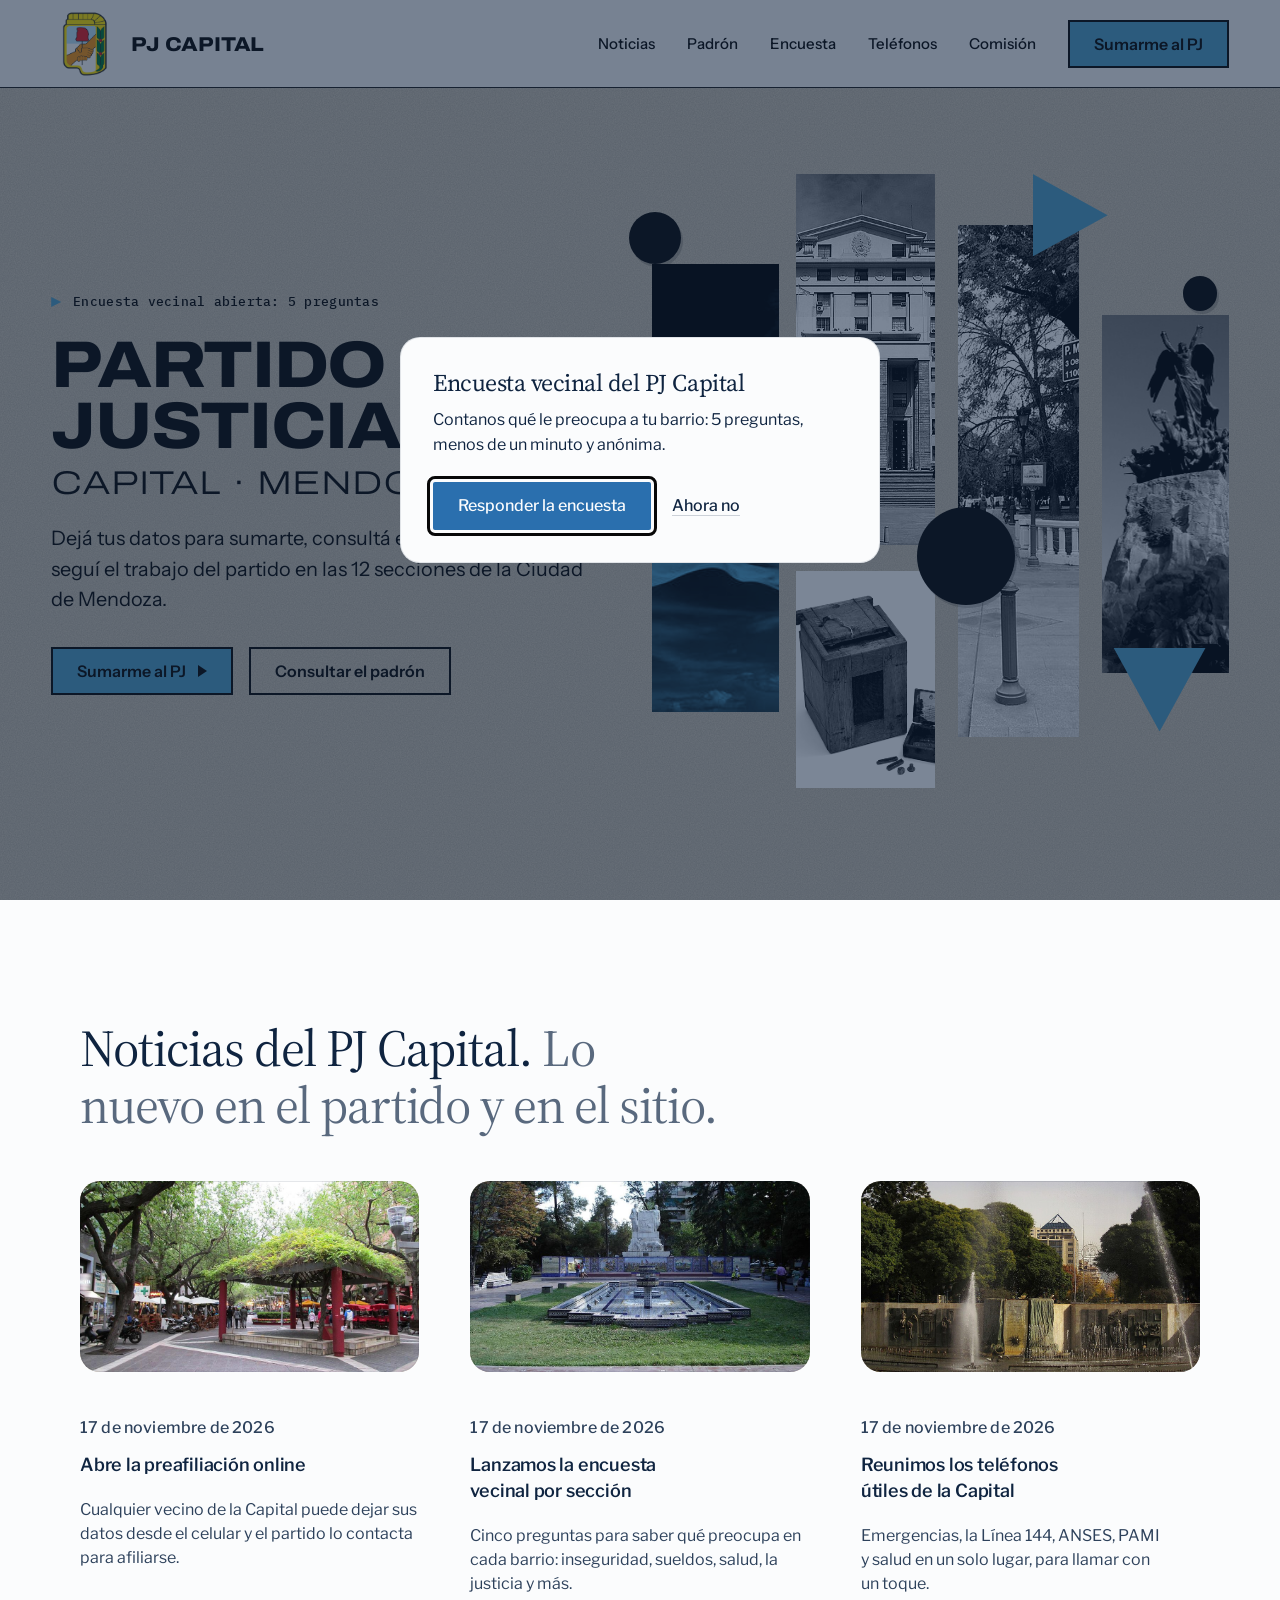
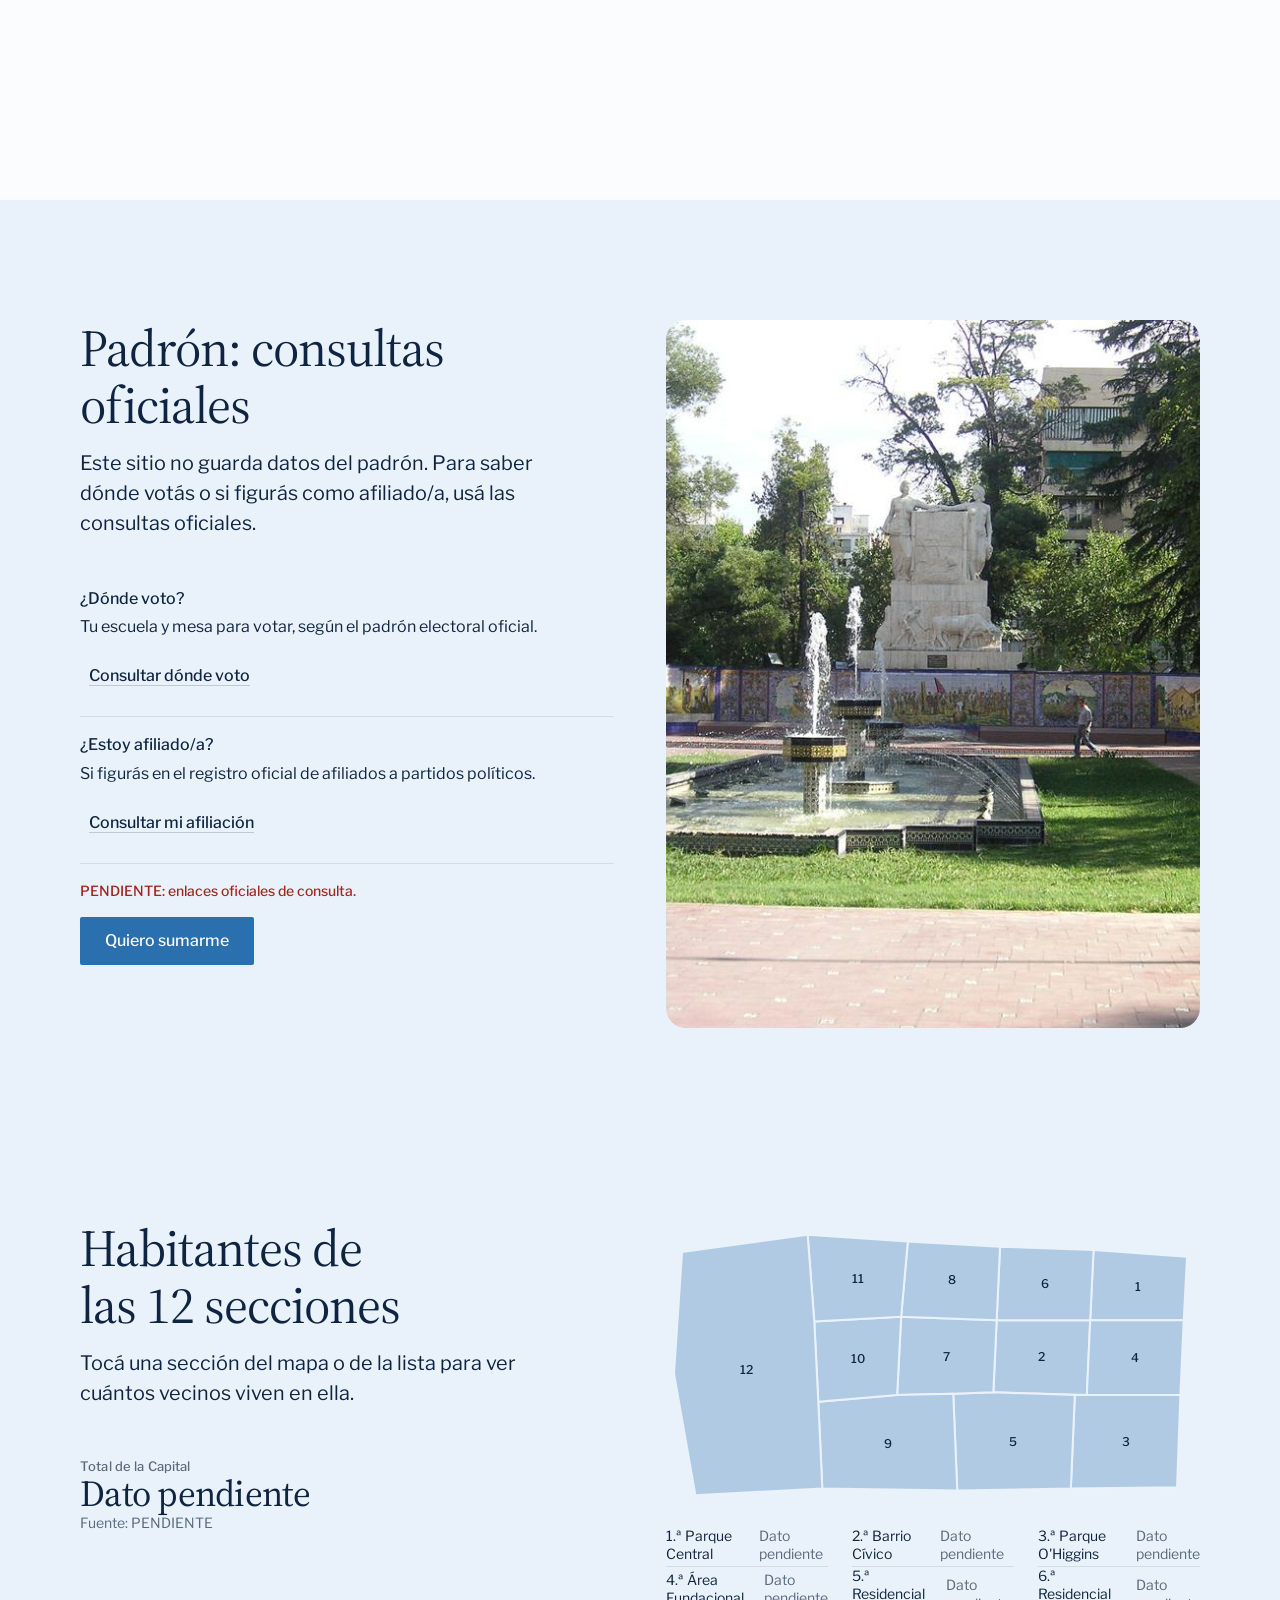
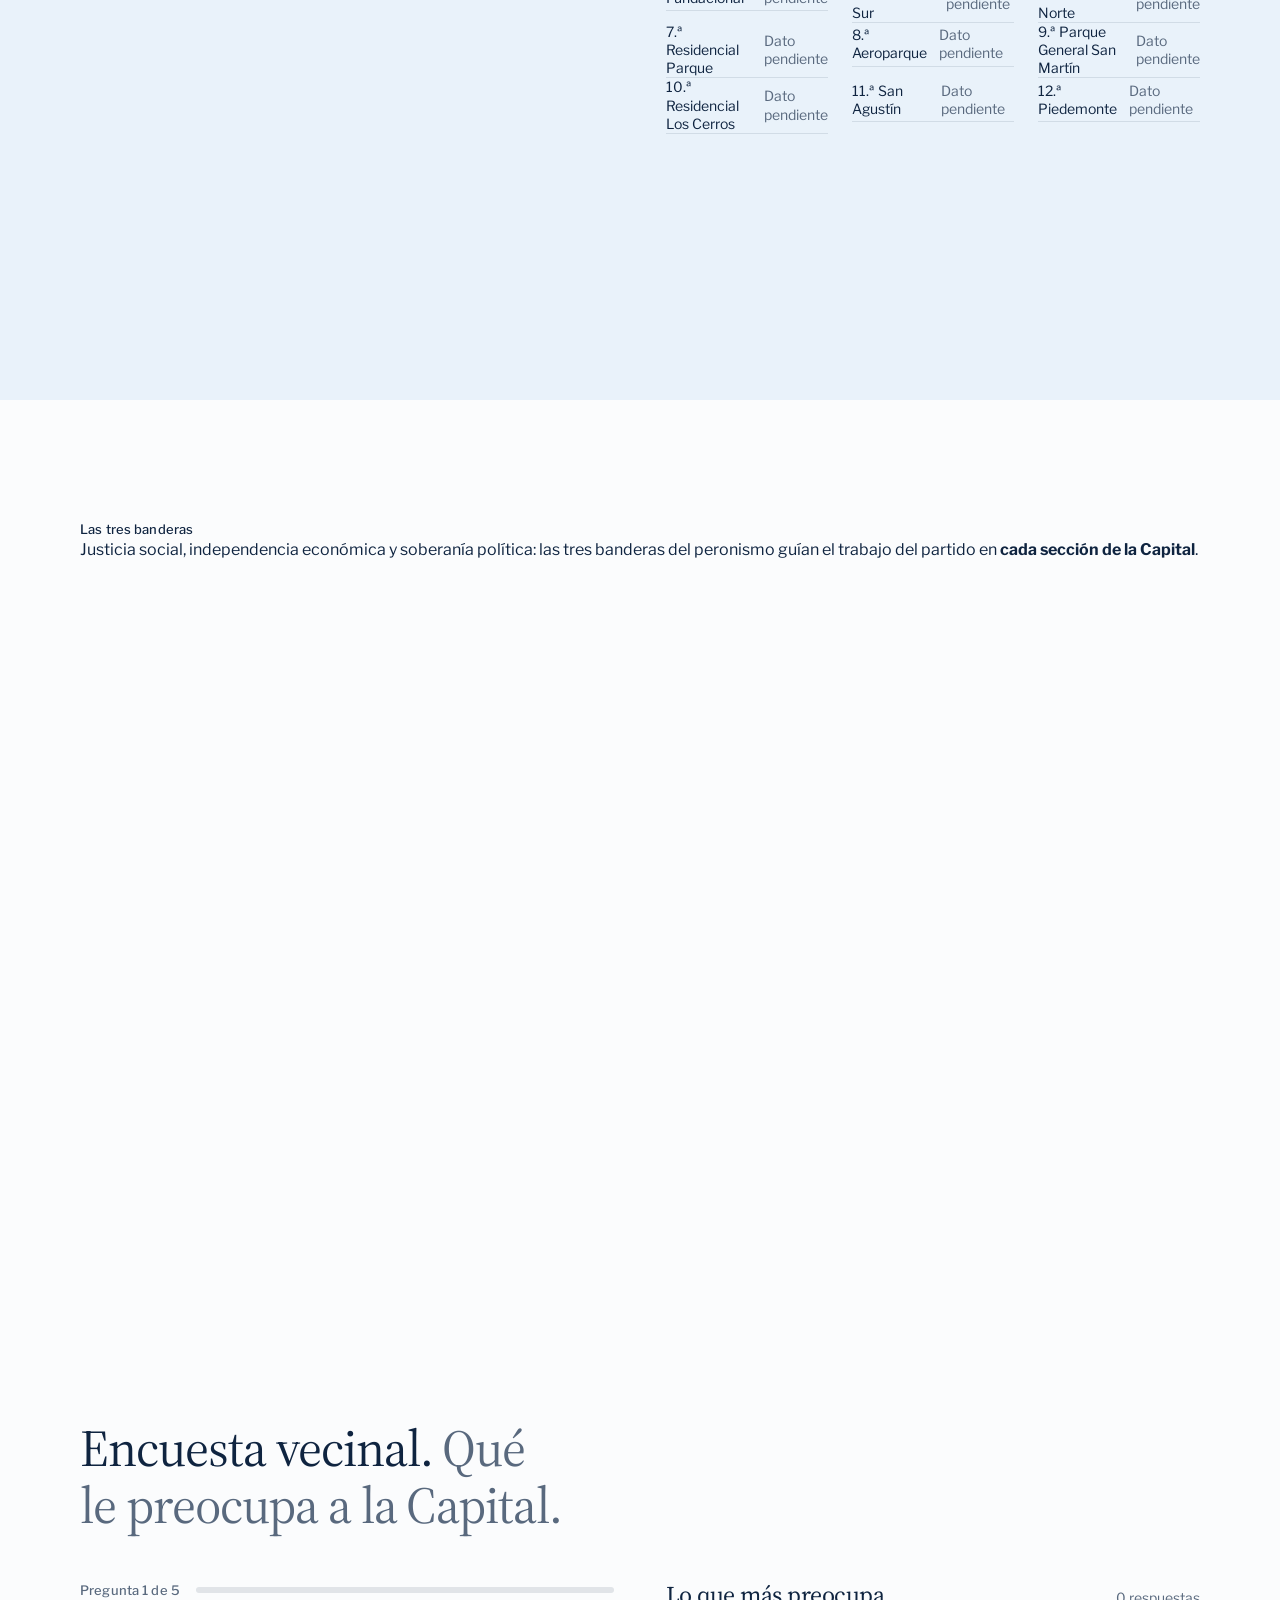
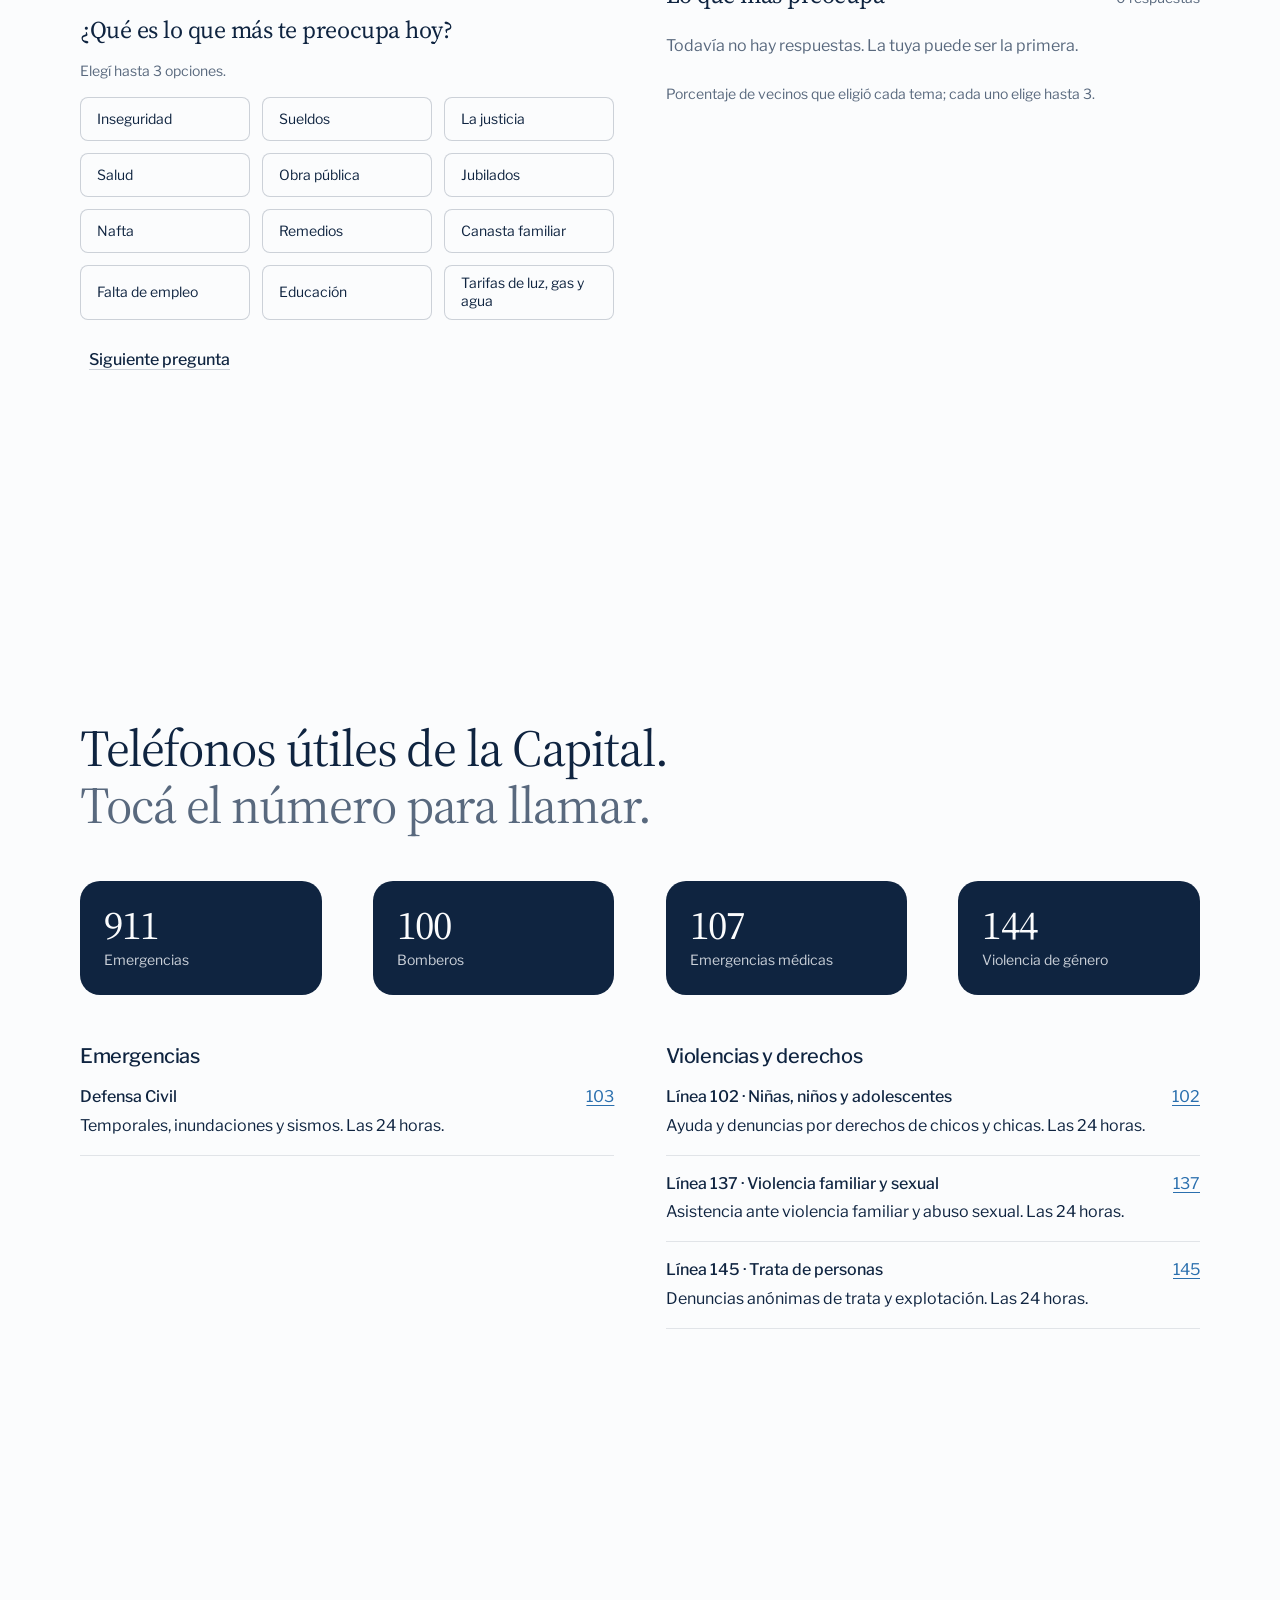
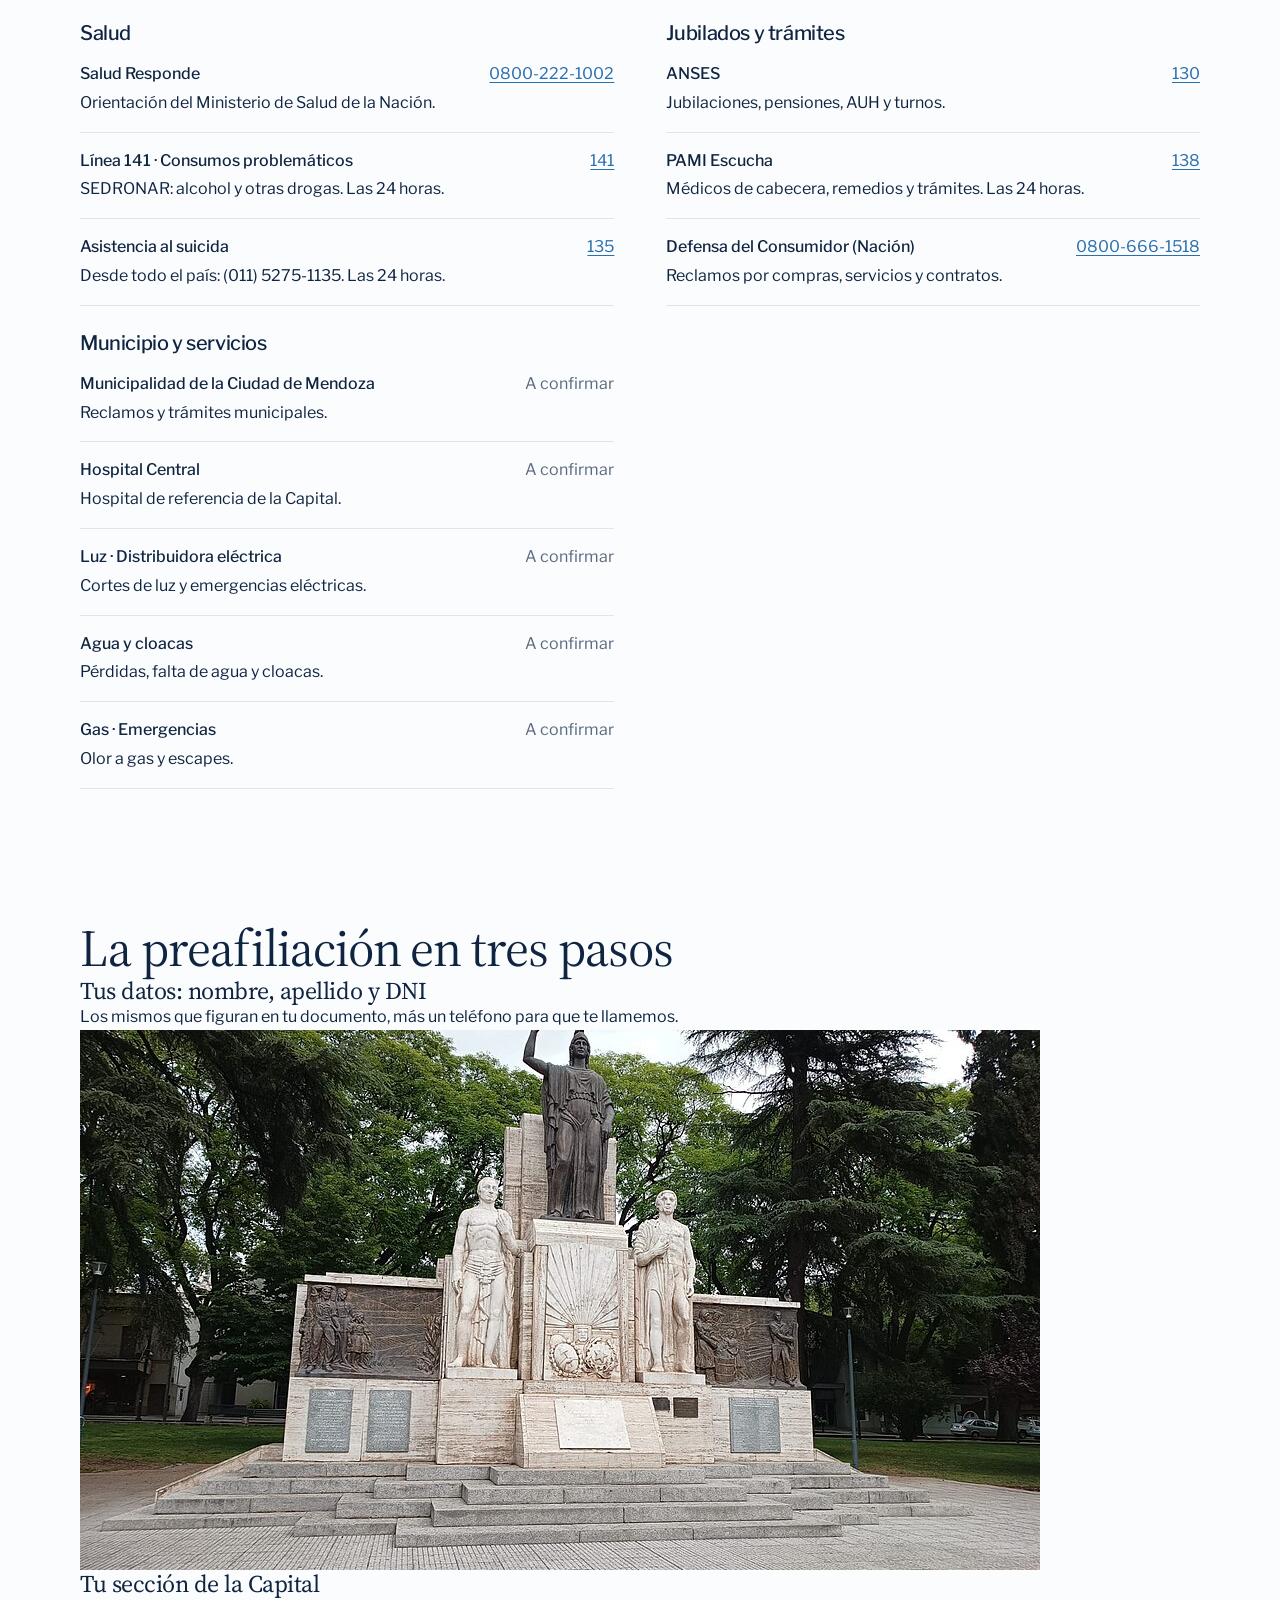
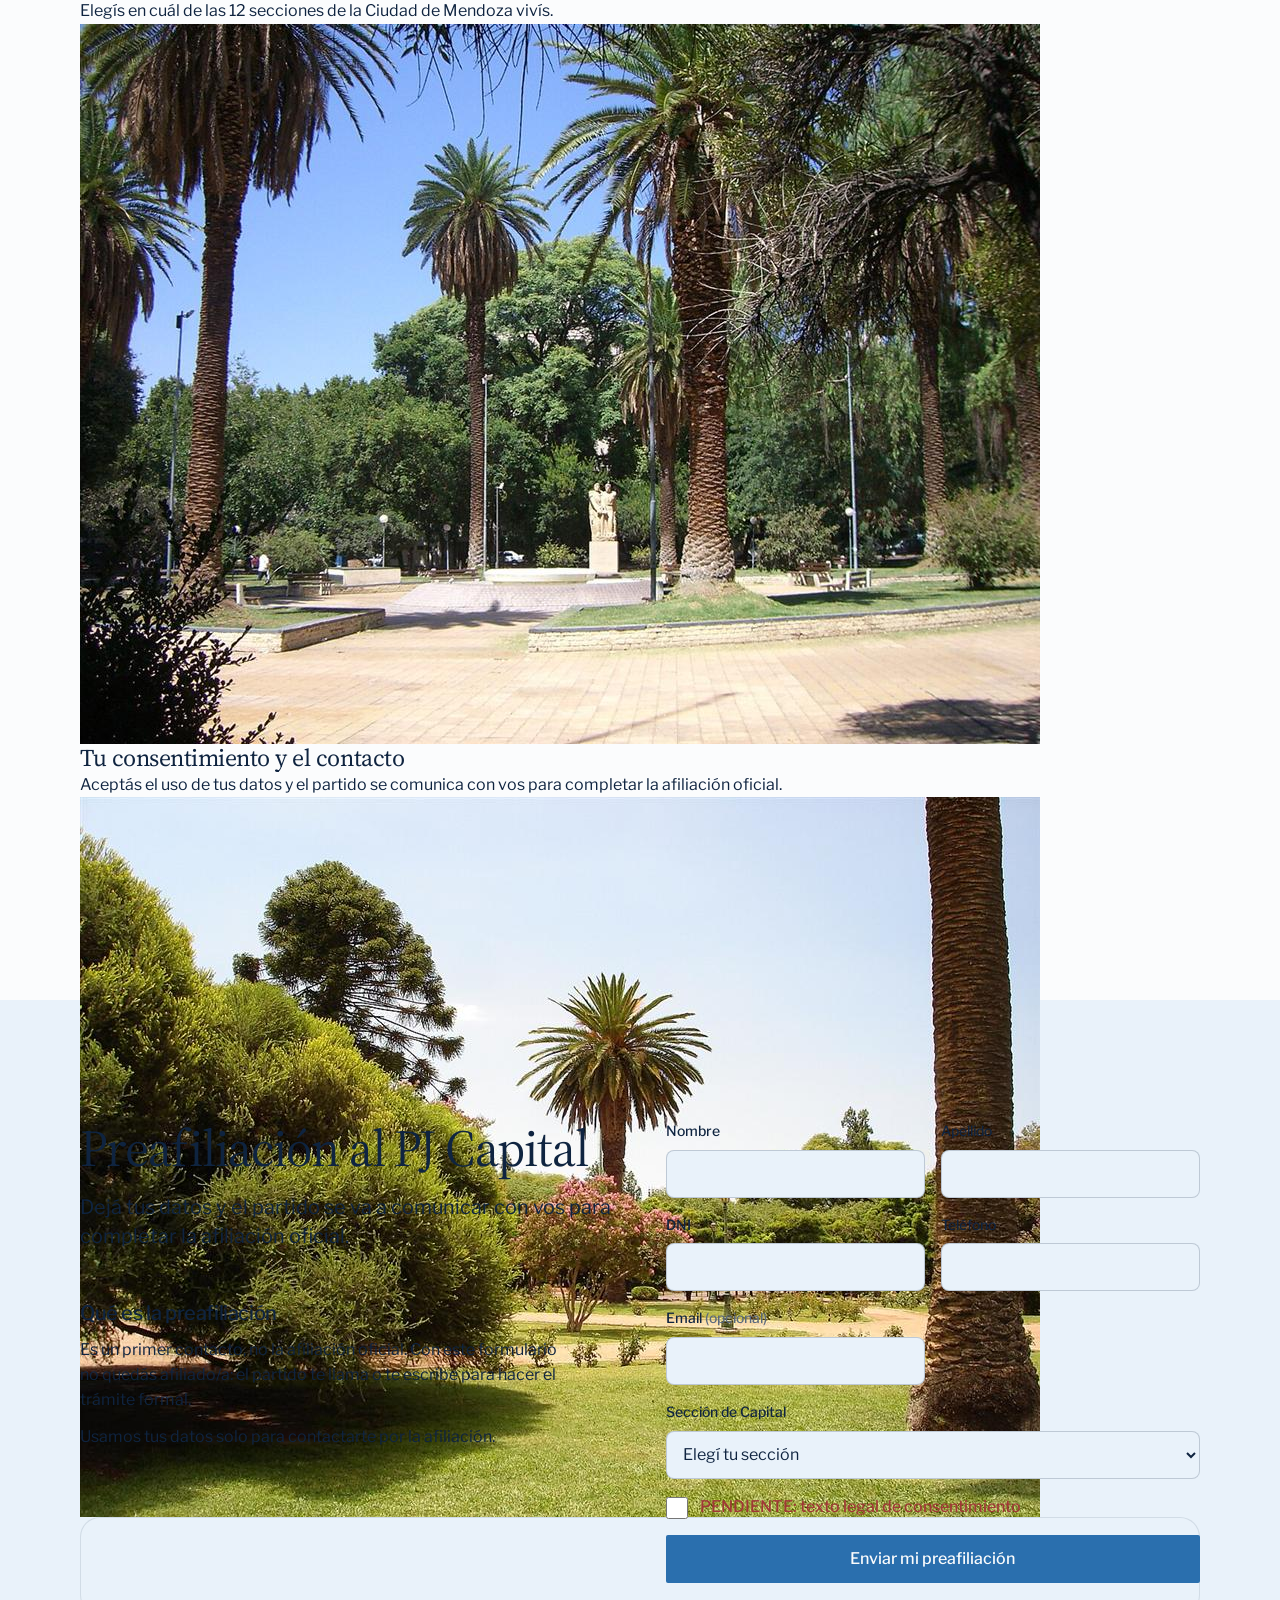
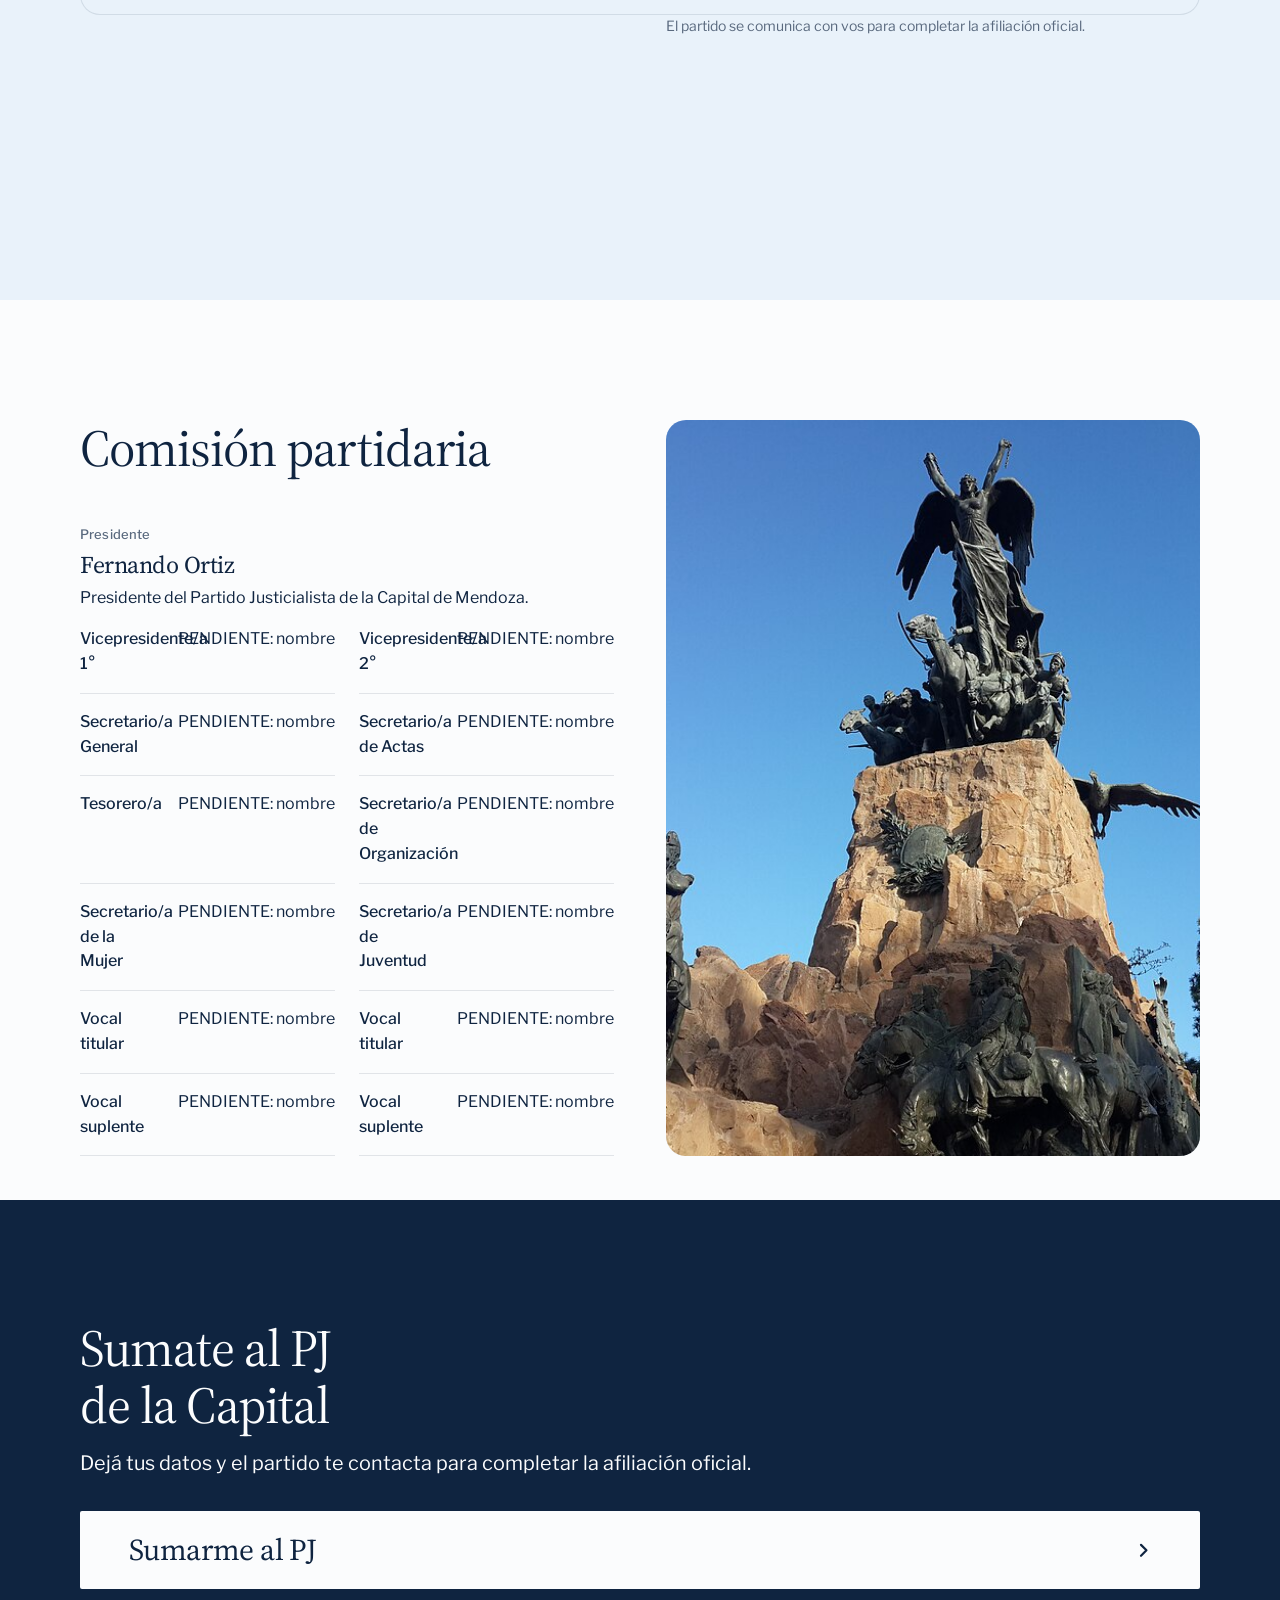
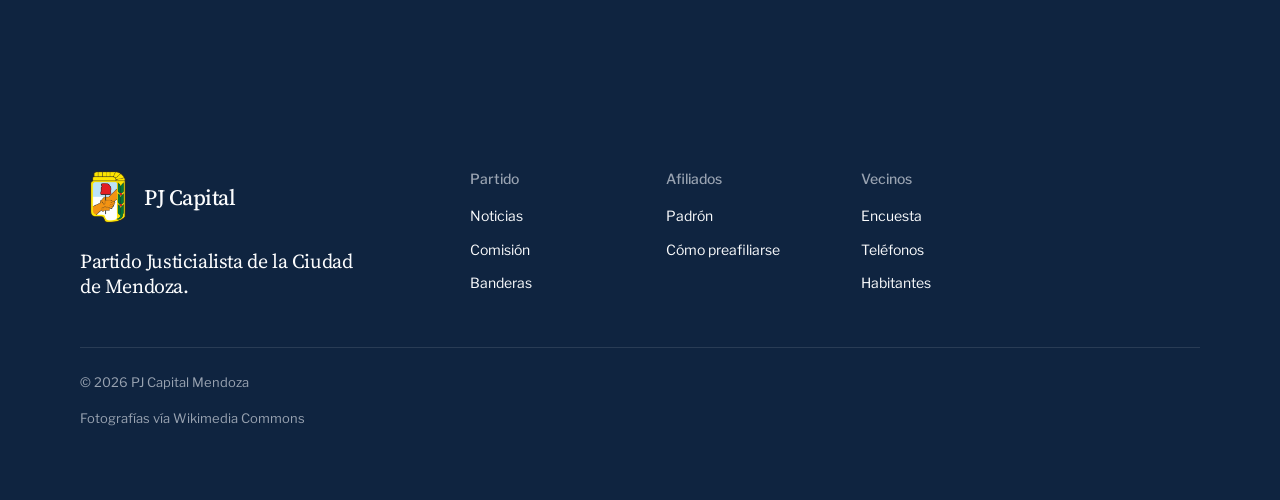
==== commit 2d40fc42: "Logo más grande en la cabecera 68 px en computadora y 52 px en celular; la cabecera pasa a 88/68 px." ====
--- a/index.html
+++ b/index.html
@@ -67,6 +67,7 @@
       <a href="#encuesta">Encuesta</a>
       <a href="#telefonos">Teléfonos</a>
       <a href="#comision">Comisión</a>
+      <a class="cabecera__solo-celular" href="#preafiliacion">Sumarme al PJ</a>
     </nav>
     <a class="boton boton--primario" href="#preafiliacion">Sumarme al PJ</a>
     <button class="cabecera__menu" type="button" aria-expanded="false" aria-controls="menu-principal" aria-label="Abrir el menú"><span aria-hidden="true"></span></button>
--- a/css/tokens.css
+++ b/css/tokens.css
@@ -33,7 +33,7 @@
   --s-6: 32px; --s-7: 48px; --s-8: 64px; --s-9: 96px; --s-10: 128px;
   --gutter: clamp(16px, 4vw, 80px);
   --max: 1280px;
-  --header-h: 72px;
+  --header-h: 88px;
 
   /* forma y movimiento */
   --radio: 0;                    /* rectangular: sin bordes redondeados */
@@ -44,4 +44,4 @@
   /* textura de papel (grano SVG): va sobre beige y negro, nunca sobre texto de lectura */
   --grano: url("data:image/svg+xml,%3Csvg xmlns='http://www.w3.org/2000/svg' width='220' height='220'%3E%3Cfilter id='n'%3E%3CfeTurbulence type='fractalNoise' baseFrequency='.85' numOctaves='3' stitchTiles='stitch'/%3E%3CfeColorMatrix values='0 0 0 0 0 0 0 0 0 0 0 0 0 0 0 0 0 0 .55 0'/%3E%3C/filter%3E%3Crect width='100%25' height='100%25' filter='url(%23n)'/%3E%3C/svg%3E");
 }
-@media (max-width: 639px) { :root { --header-h: 60px; } }
+@media (max-width: 639px) { :root { --header-h: 68px; } }
--- a/css/editorial.css
+++ b/css/editorial.css
@@ -50,13 +50,16 @@
 .cabecera__barra { height: 100%; display: flex; align-items: center; gap: var(--s-6); }
 .cabecera__marca { display: inline-flex; align-items: center; gap: var(--s-3); text-decoration: none; color: var(--c-negro);
   font: 800 1.25rem/1 var(--f-display); font-stretch: 112%; text-transform: uppercase; letter-spacing: -.01em; }
-.cabecera__marca img { height: 44px; width: auto; }
+.cabecera__marca img { height: 68px; width: auto; }
 .cabecera__nav { margin-left: auto; display: flex; gap: var(--s-6); }
 .cabecera__nav a { font: 500 .9375rem/1 var(--f-texto); color: var(--c-negro); text-decoration: none; padding-block: var(--s-2);
   background: linear-gradient(var(--c-azul), var(--c-azul)) 0 100% / 0 3px no-repeat; transition: background-size var(--dur) var(--ease); }
 .cabecera__nav a:hover, .cabecera__nav a:focus-visible { background-size: 100% 3px; }
 .cabecera__menu { display: none; width: 48px; height: 48px; border: 2px solid var(--c-negro); background: transparent; cursor: pointer; place-items: center; }
 .cabecera__menu span { display: block; width: 20px; height: 2px; background: var(--c-negro); box-shadow: 0 6px 0 var(--c-negro), 0 -6px 0 var(--c-negro); }
+.cabecera__marca { white-space: nowrap; }
+.cabecera__solo-celular { display: none; }
+@media (max-width: 639px) { .cabecera__nav .cabecera__solo-celular { display: block; font-weight: 600; } }
 .salto { position: absolute; left: -9999px; }
 .salto:focus { left: var(--s-4); top: var(--s-3); z-index: 60; background: var(--c-negro); color: var(--c-blanco); padding: var(--s-3) var(--s-4); }
 
@@ -70,9 +73,10 @@
 }
 @media (max-width: 639px) {
   .cabecera__marca { font-size: 1rem; gap: var(--s-2); }
-  .cabecera__marca img { height: 36px; }
+  .cabecera__marca img { height: 52px; }
   .cabecera__barra { gap: var(--s-3); }
-  .cabecera__barra > .boton { min-height: 44px; padding: 0 var(--s-4); font-size: .9375rem; }
+  .cabecera__barra > .boton { display: none; }   /* en celular el botón está en la portada y en el menú */
+  .cabecera__menu { margin-left: auto; }
   .cabecera__menu { width: 44px; height: 44px; }
 }
 
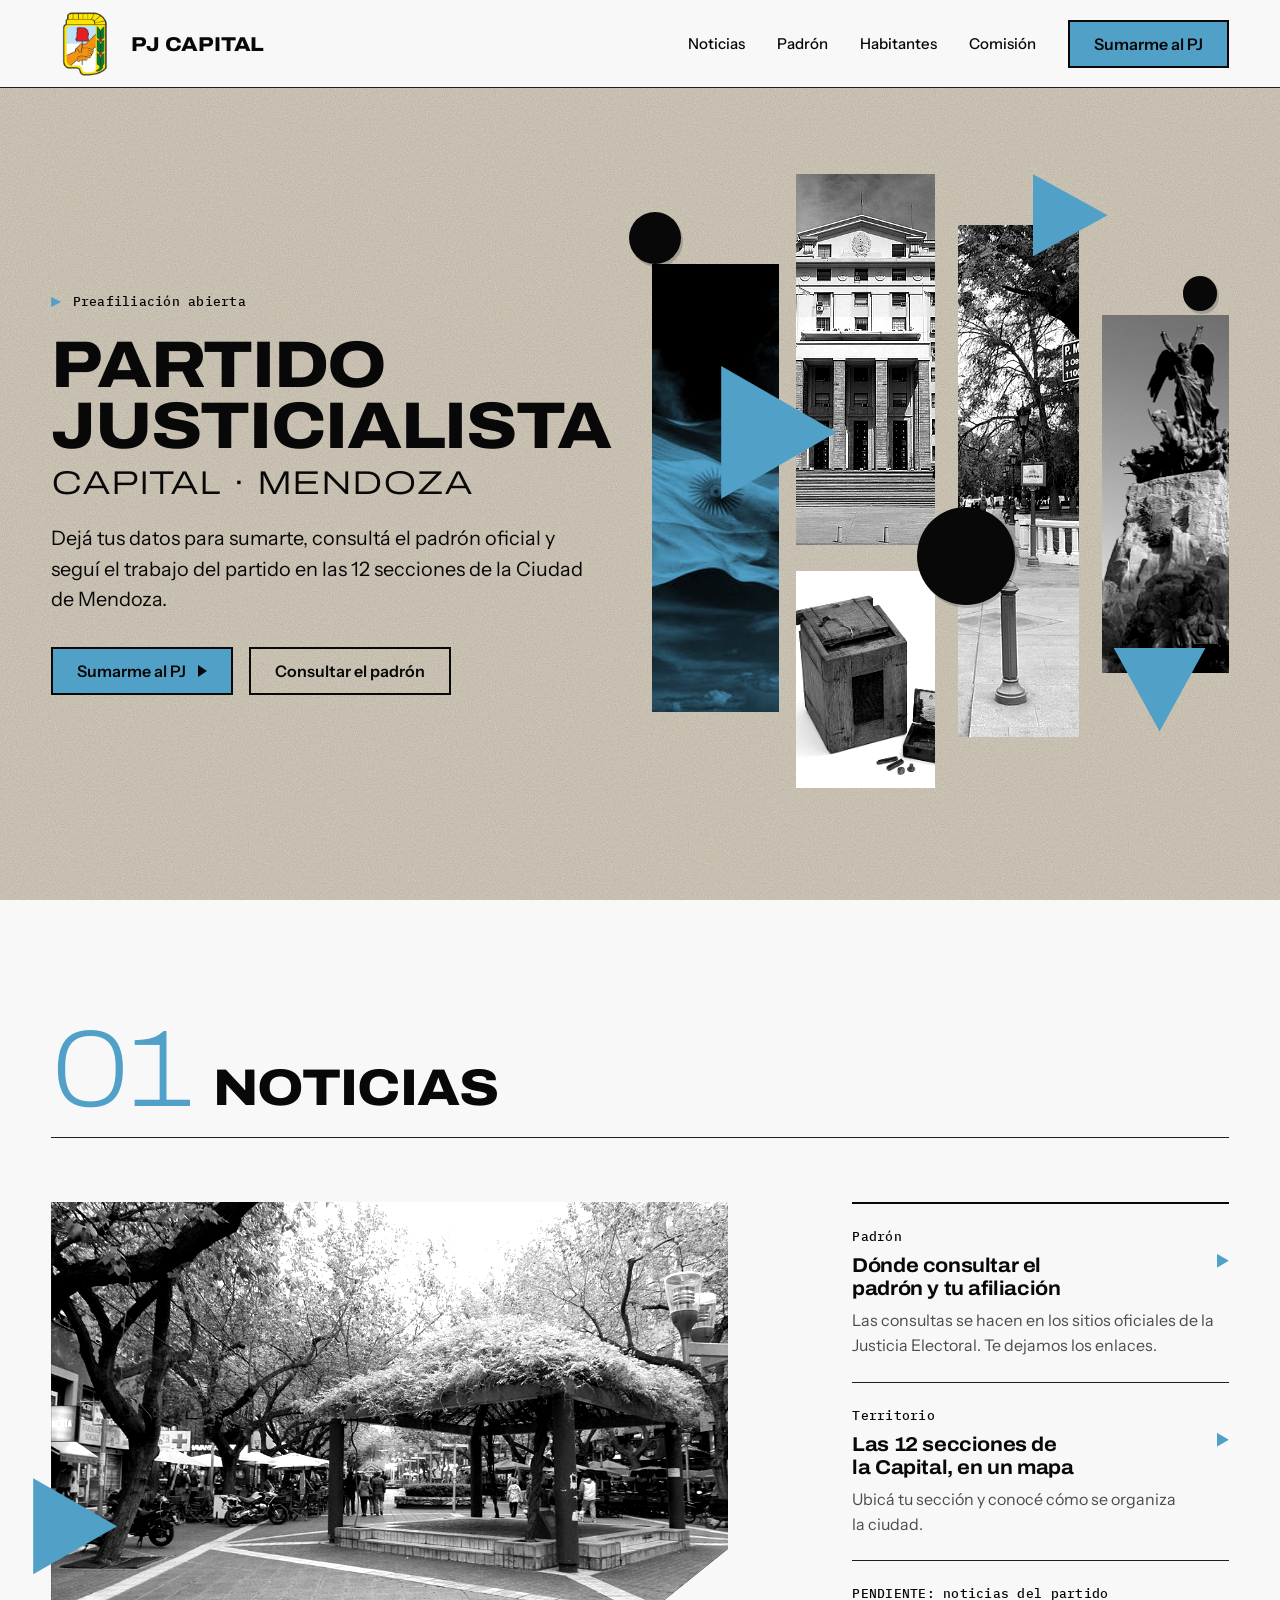
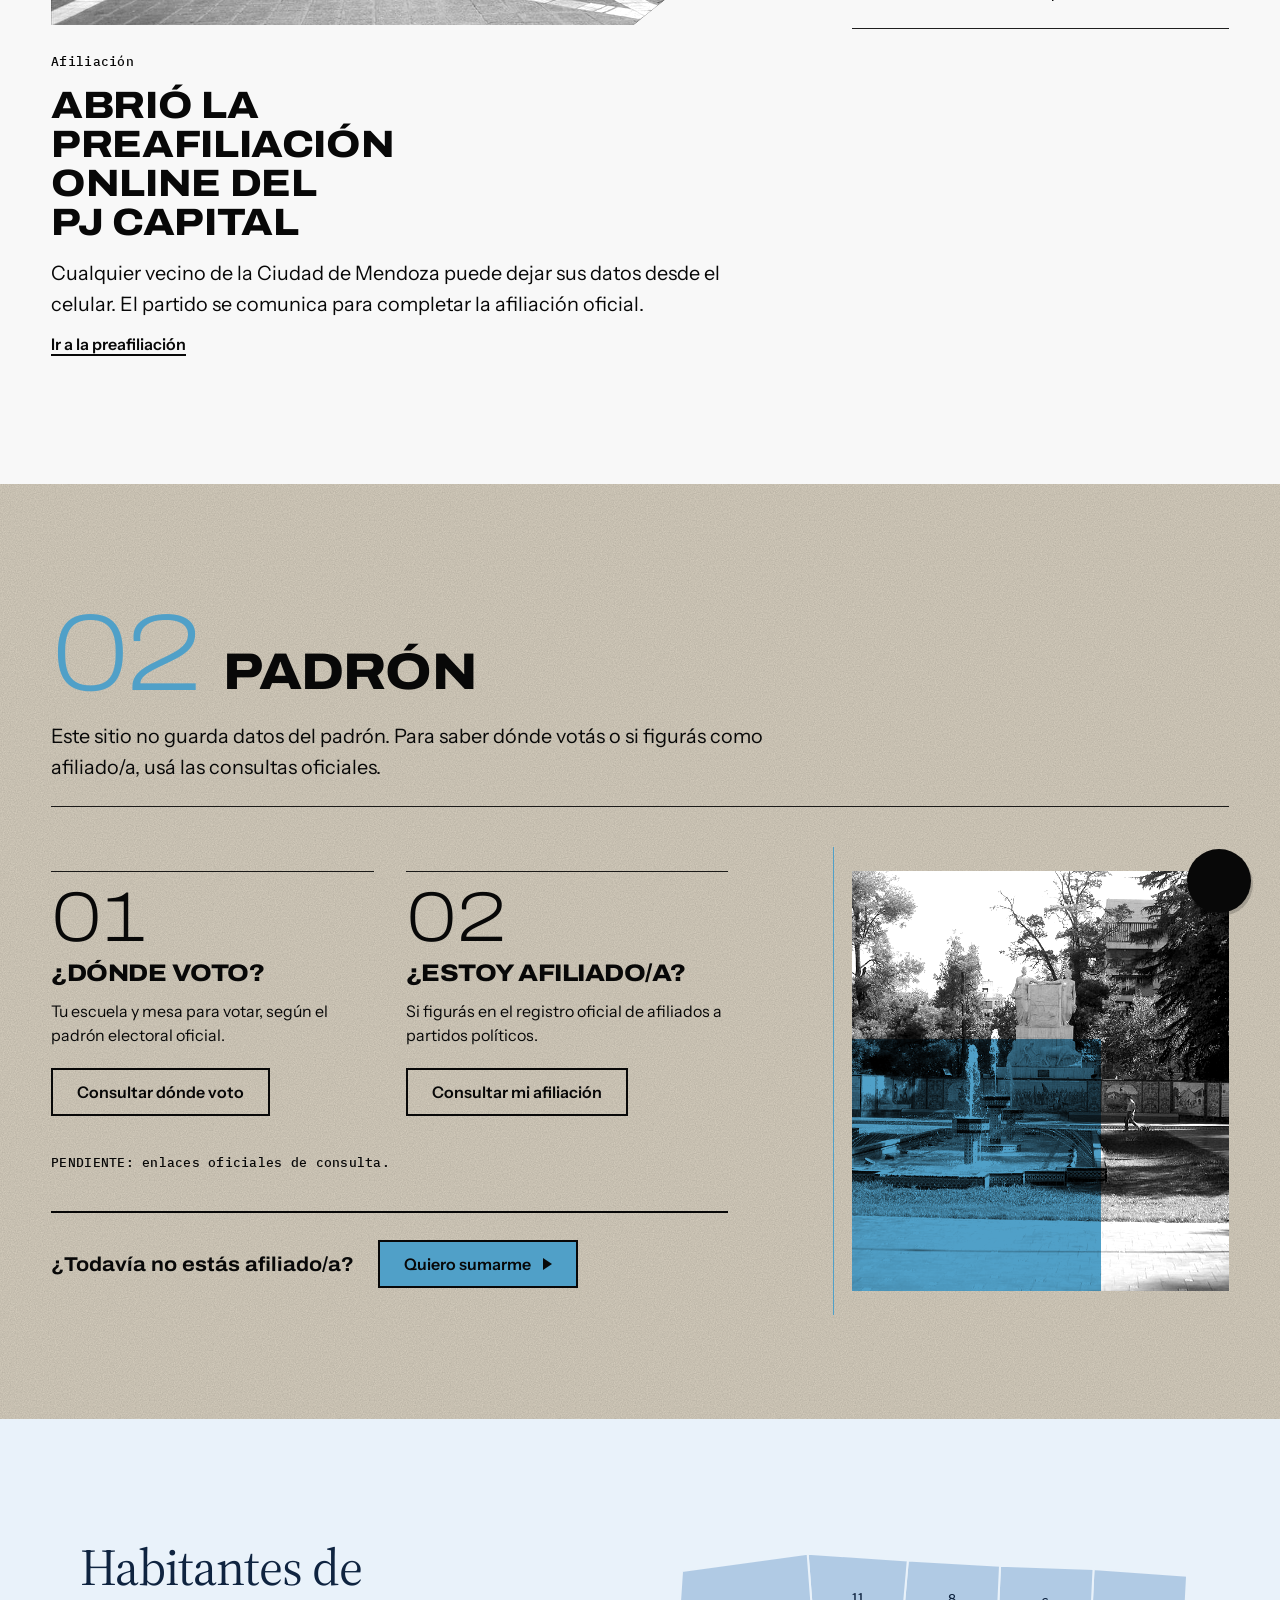
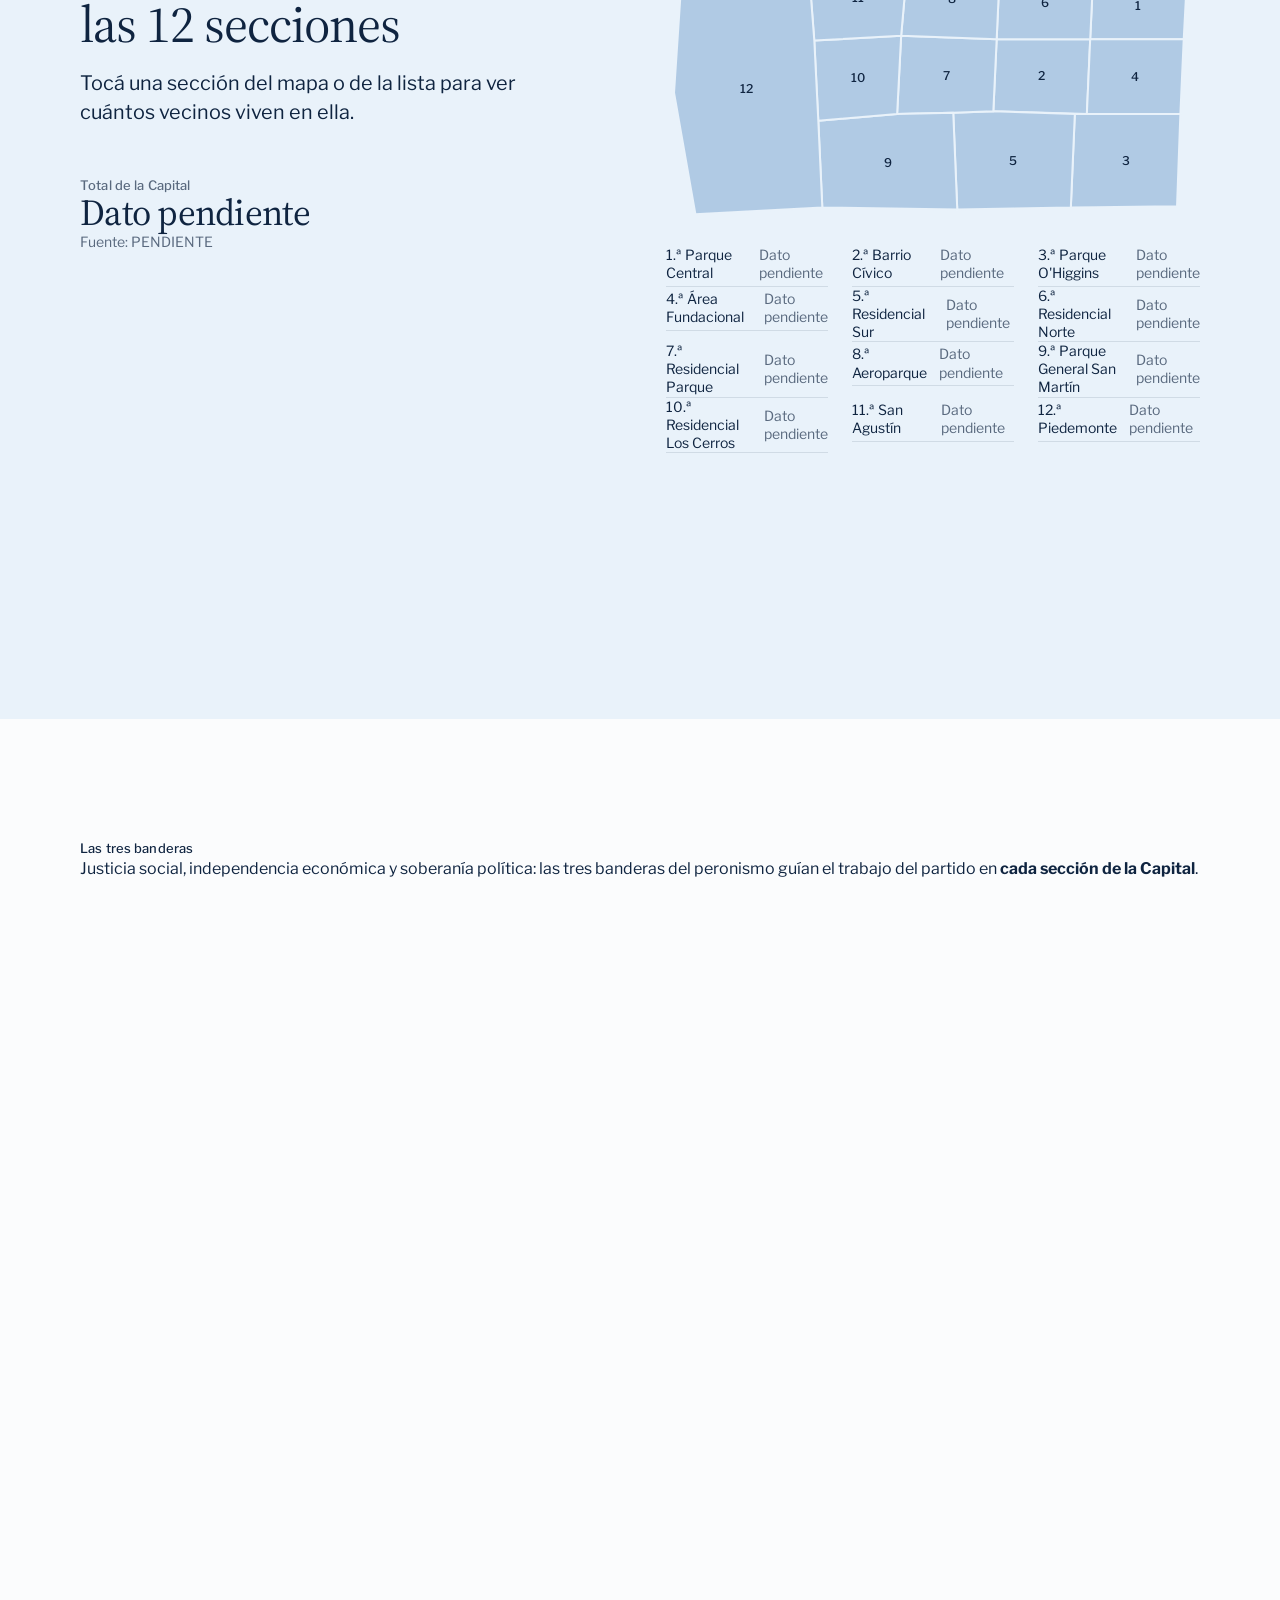
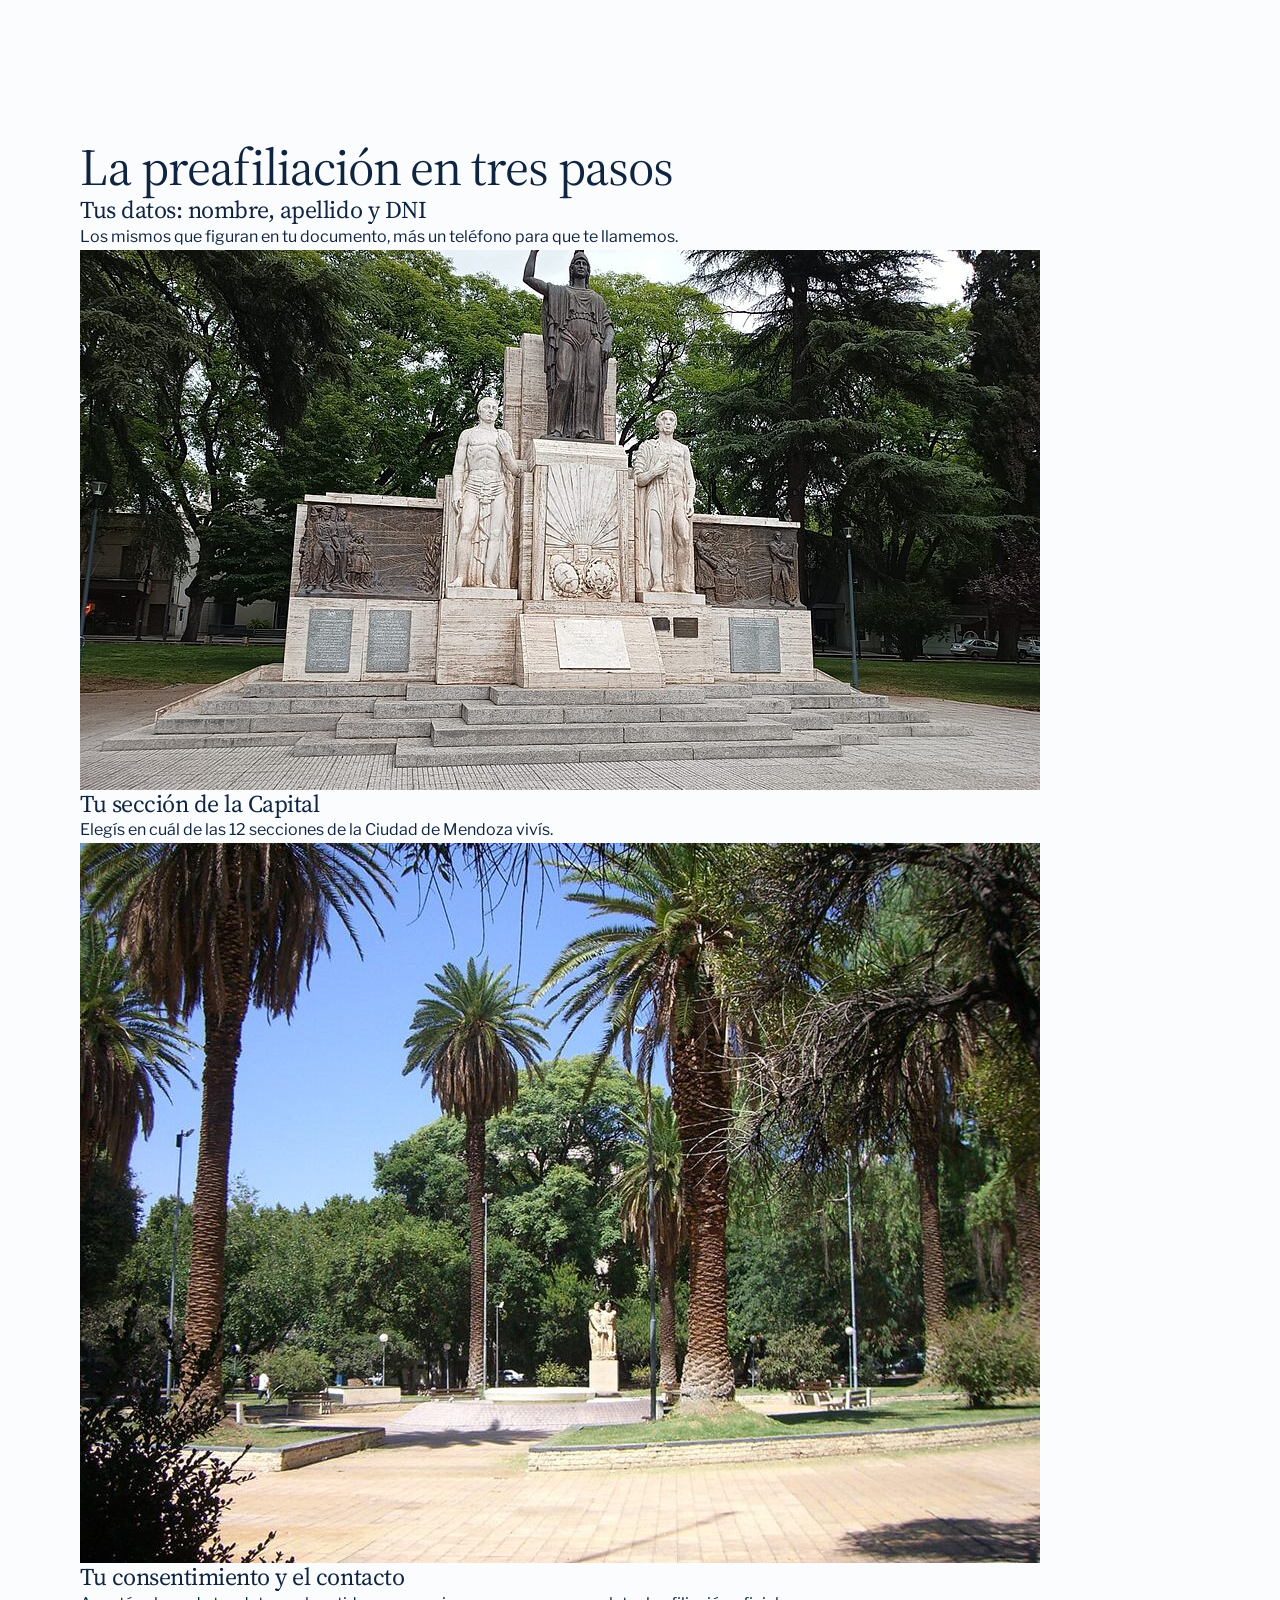
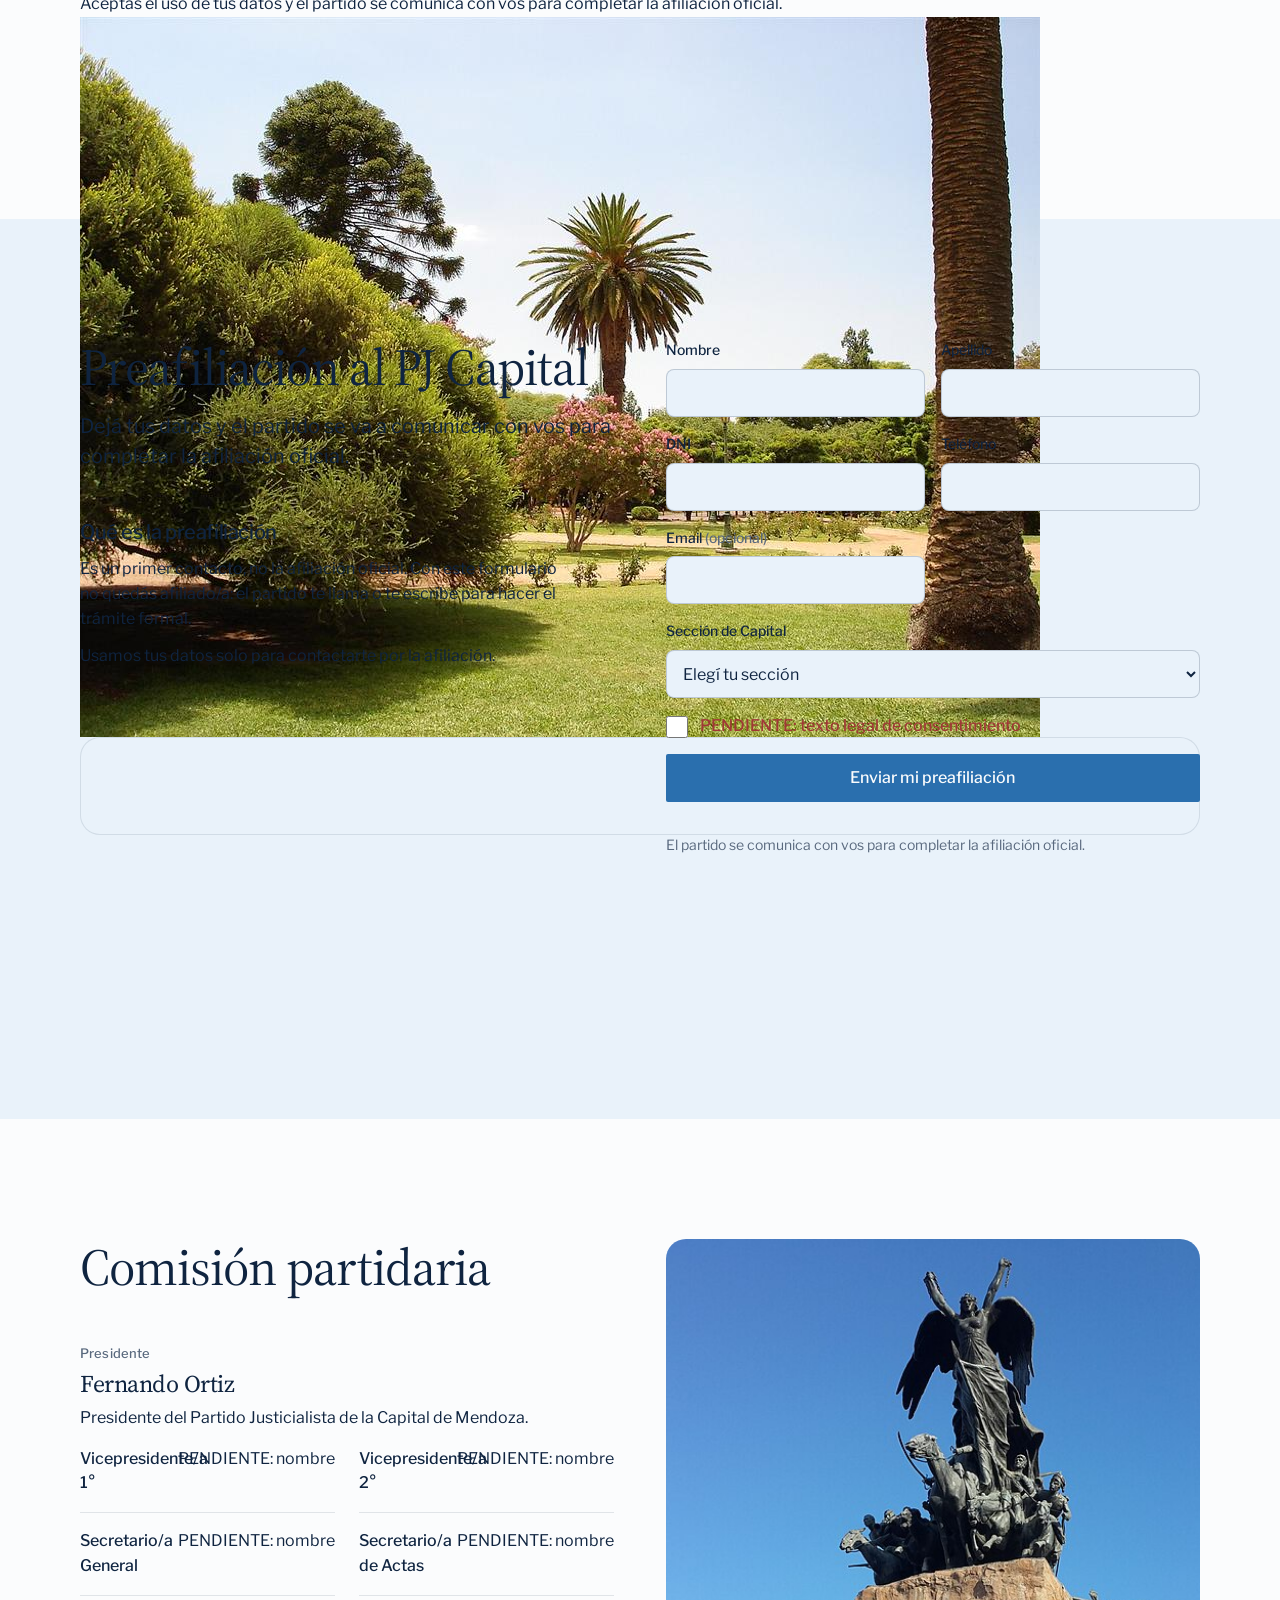
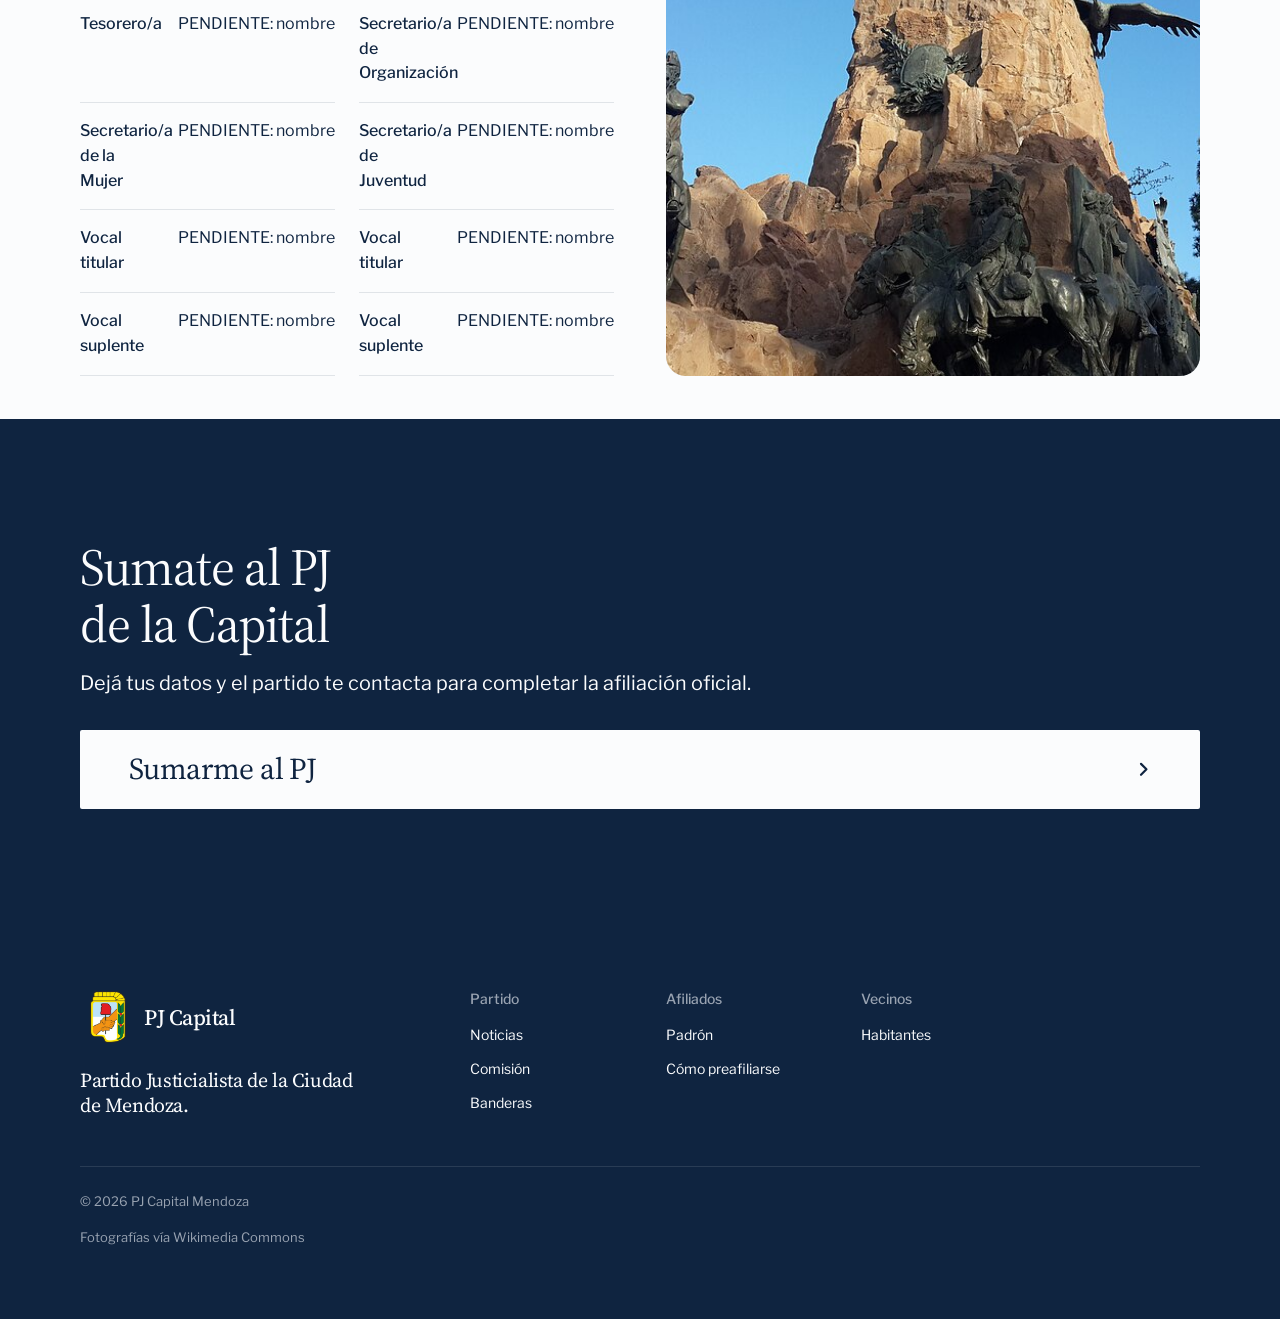
==== commit bf7b537a: "Noticias y Padrón con el diseño editorial; se eliminan Encuesta y Teléfonos - Noticias (01): noticia" ====
--- a/index.html
+++ b/index.html
@@ -4,10 +4,10 @@
 <meta charset="utf-8">
 <meta name="viewport" content="width=device-width, initial-scale=1, viewport-fit=cover">
 <title>PJ Capital: el Partido Justicialista de la Ciudad de Mendoza</title>
-<meta name="description" content="Preafiliación online, consultas oficiales del padrón, encuesta vecinal y teléfonos útiles para las 12 secciones de la Capital mendocina.">
+<meta name="description" content="Preafiliación online y consultas oficiales del padrón para las 12 secciones de la Capital mendocina.">
 <meta property="og:type" content="website">
 <meta property="og:title" content="PJ Capital: el Partido Justicialista de la Ciudad de Mendoza">
-<meta property="og:description" content="Preafiliación online, consultas del padrón, encuesta vecinal y teléfonos útiles de la Capital.">
+<meta property="og:description" content="Preafiliación online y consultas oficiales del padrón de la Capital.">
 <meta property="og:image" content="share.jpg">
 <meta name="twitter:card" content="summary_large_image">
 <link rel="icon" href="favicon.svg" type="image/svg+xml">
@@ -64,8 +64,7 @@
     <nav class="cabecera__nav" id="menu-principal" aria-label="Principal">
       <a href="#noticias">Noticias</a>
       <a href="#padron">Padrón</a>
-      <a href="#encuesta">Encuesta</a>
-      <a href="#telefonos">Teléfonos</a>
+      <a href="#habitantes">Habitantes</a>
       <a href="#comision">Comisión</a>
       <a class="cabecera__solo-celular" href="#preafiliacion">Sumarme al PJ</a>
     </nav>
@@ -81,7 +80,7 @@
   <section class="portada papel" aria-labelledby="hero-h">
     <div class="portada__grilla">
       <div class="portada__texto">
-        <p class="etiqueta portada__aviso">Encuesta vecinal abierta: 5 preguntas</p>
+        <p class="etiqueta portada__aviso">Preafiliación abierta</p>
         <h1 id="hero-h"><span>Partido</span><span>Justicialista</span><span class="portada__lugar">Capital · Mendoza</span></h1>
         <p class="portada__bajada">Dejá tus datos para sumarte, consultá el padrón oficial y seguí el trabajo del partido en las 12 secciones de la Ciudad de Mendoza.</p>
         <div class="portada__acciones">
@@ -107,65 +106,89 @@
     </div>
   </section>
 
-  <!-- 2. NOTICIAS -->
-  <section class="section" id="noticias" style="--hm: 2" aria-labelledby="noticias-h">
-    <div class="wrap">
-      <div class="section-head">
-        <h2 id="noticias-h">Noticias del PJ Capital. <span class="muted">Lo nuevo en el partido y en el sitio.</span></h2>
-      </div>
-      <div class="grid news">
-        <a class="card card--open news__card span-4" href="#preafiliacion">
-          <div class="panel panel--top news__pic"><img class="frame__img" src="assets/img/photo-f44342714-960.jpg" width="960" height="640" alt="La peatonal Sarmiento con sus árboles y una pérgola" loading="lazy" decoding="async" data-source="stand-in" data-subject="Peatonal Sarmiento, Ciudad de Mendoza"></div>
-          <p class="t-label muted"><time datetime="2026-11-17">17 de noviembre de 2026</time></p>
-          <h3>Abre la preafiliación online</h3>
-          <p>Cualquier vecino de la Capital puede dejar sus datos desde el celular y el partido lo contacta para afiliarse.</p>
-        </a>
-        <a class="card card--open news__card span-4" href="#encuesta">
-          <div class="panel panel--top news__pic"><img class="frame__img" src="assets/img/photo-f854444-960.jpg" width="960" height="720" alt="Fuente de azulejos en la Plaza Sarmiento" loading="lazy" decoding="async" data-source="stand-in" data-subject="Plaza Sarmiento, Ciudad de Mendoza"></div>
-          <p class="t-label muted"><time datetime="2026-11-17">17 de noviembre de 2026</time></p>
-          <h3>Lanzamos la encuesta vecinal por sección</h3>
-          <p>Cinco preguntas para saber qué preocupa en cada barrio: inseguridad, sueldos, salud, la justicia y más.</p>
-        </a>
-        <a class="card card--open news__card span-4" href="#telefonos">
-          <div class="panel panel--top news__pic"><img class="frame__img" src="assets/img/photo-f26802902-960.jpg" width="960" height="582" alt="Fuente y murales de la Plaza Independencia" loading="lazy" decoding="async" data-source="stand-in" data-subject="Plaza Independencia, Ciudad de Mendoza"></div>
-          <p class="t-label muted"><time datetime="2026-11-17">17 de noviembre de 2026</time></p>
-          <h3>Reunimos los teléfonos útiles de la Capital</h3>
-          <p>Emergencias, la Línea 144, ANSES, PAMI y salud en un solo lugar, para llamar con un toque.</p>
-        </a>
-      </div>
-    </div>
-  </section>
-
-  <!-- 3. PADRÓN (banda celeste, 1 de 2): solo información y enlaces a las consultas OFICIALES.
+  <!-- 2. NOTICIAS: una noticia principal grande y una lista con líneas finas (no tarjetas iguales).
+       PENDIENTE: noticias reales del partido (las actuales cuentan novedades del sitio). -->
+  <section class="seccion" id="noticias" aria-labelledby="noticias-h">
+    <div class="contenedor">
+      <header class="seccion__cabeza">
+        <span class="seccion__num" aria-hidden="true">01</span>
+        <h2 id="noticias-h">Noticias</h2>
+      </header>
+      <div class="noticias">
+        <article class="noticia-principal">
+          <a class="noticia-principal__enlace" href="#preafiliacion">
+            <div class="noticia-principal__media">
+              <figure class="foto noticia-principal__foto">
+                <img src="assets/img/photo-f44342714-960.jpg" width="960" height="640" alt="La peatonal Sarmiento, en el centro de la Ciudad de Mendoza" loading="lazy" decoding="async">
+              </figure>
+              <span class="forma forma--tri-der noticia-principal__tri" aria-hidden="true"></span>
+            </div>
+            <p class="etiqueta">Afiliación</p>
+            <h3>Abrió la preafiliación online del PJ Capital</h3>
+            <p>Cualquier vecino de la Ciudad de Mendoza puede dejar sus datos desde el celular. El partido se comunica para completar la afiliación oficial.</p>
+            <span class="noticia__mas">Ir a la preafiliación</span>
+          </a>
+        </article>
+        <ul class="noticias__lista">
+          <li>
+            <a href="#padron">
+              <p class="etiqueta">Padrón</p>
+              <h3>Dónde consultar el padrón y tu afiliación</h3>
+              <p>Las consultas se hacen en los sitios oficiales de la Justicia Electoral. Te dejamos los enlaces.</p>
+            </a>
+          </li>
+          <li>
+            <a href="#habitantes">
+              <p class="etiqueta">Territorio</p>
+              <h3>Las 12 secciones de la Capital, en un mapa</h3>
+              <p>Ubicá tu sección y conocé cómo se organiza la ciudad.</p>
+            </a>
+          </li>
+          <li class="noticias__pendiente">
+            <p class="etiqueta pendiente">PENDIENTE: noticias del partido</p>
+          </li>
+        </ul>
+      </div>
+    </div>
+  </section>
+
+  <!-- 3. PADRÓN: solo información y enlaces a las consultas OFICIALES.
        Este sitio no guarda ni muestra datos de padrón propios (CLAUDE.md, sección 4). -->
-  <section class="section ground-surface" id="padron" style="--hm: 2" aria-labelledby="padron-h">
-    <div class="wrap">
-      <div class="grid grid--top fill">
-        <div class="span-6 stack-4">
-          <div class="section-head">
-            <h2 id="padron-h">Padrón: consultas oficiales</h2>
-            <p>Este sitio no guarda datos del padrón. Para saber dónde votás o si figurás como afiliado/a, usá las consultas oficiales.</p>
-          </div>
-          <ul class="rows padron-links">
-            <li>
-              <span class="rows__name">¿Dónde voto?</span>
-              <p>Tu escuela y mesa para votar, según el padrón electoral oficial.</p>
-              <!-- PENDIENTE: URL oficial de la consulta de padrón electoral (Cámara Nacional Electoral / Justicia Electoral). No inventar. -->
-              <a class="btn btn--secondary padron-links__btn" href="PENDIENTE_URL_OFICIAL">Consultar dónde voto</a>
-            </li>
-            <li>
-              <span class="rows__name">¿Estoy afiliado/a?</span>
-              <p>Si figurás en el registro oficial de afiliados a partidos políticos.</p>
-              <!-- PENDIENTE: URL oficial de la consulta de afiliación partidaria (Justicia Electoral). No inventar. -->
-              <a class="btn btn--secondary padron-links__btn" href="PENDIENTE_URL_OFICIAL">Consultar mi afiliación</a>
-            </li>
-          </ul>
-          <p class="t-small pendiente">PENDIENTE: enlaces oficiales de consulta.</p>
-          <div class="btn-row"><a class="btn btn--primary" href="#preafiliacion">Quiero sumarme</a></div>
-        </div>
-        <div class="frame frame--photo frame--fill span-6 start-7">
-          <img class="frame__img" src="assets/img/photo-f2712274-960.jpg" width="960" height="720" alt="Fuente y jardines de la Plaza España, Ciudad de Mendoza" loading="lazy" decoding="async" data-source="stand-in" data-subject="Plaza España, Ciudad de Mendoza">
-        </div>
+  <section class="seccion papel" id="padron" aria-labelledby="padron-h">
+    <div class="contenedor">
+      <header class="seccion__cabeza">
+        <span class="seccion__num" aria-hidden="true">02</span>
+        <h2 id="padron-h">Padrón</h2>
+        <p class="seccion__bajada">Este sitio no guarda datos del padrón. Para saber dónde votás o si figurás como afiliado/a, usá las consultas oficiales.</p>
+      </header>
+      <div class="padron">
+        <ol class="padron__pasos">
+          <li>
+            <span class="padron__num" aria-hidden="true">01</span>
+            <h3>¿Dónde voto?</h3>
+            <p>Tu escuela y mesa para votar, según el padrón electoral oficial.</p>
+            <!-- PENDIENTE: URL oficial de la consulta de padrón electoral (Cámara Nacional Electoral / Justicia Electoral). No inventar. -->
+            <a class="boton boton--secundario" href="PENDIENTE_URL_OFICIAL">Consultar dónde voto</a>
+          </li>
+          <li>
+            <span class="padron__num" aria-hidden="true">02</span>
+            <h3>¿Estoy afiliado/a?</h3>
+            <p>Si figurás en el registro oficial de afiliados a partidos políticos.</p>
+            <!-- PENDIENTE: URL oficial de la consulta de afiliación partidaria (Justicia Electoral). No inventar. -->
+            <a class="boton boton--secundario" href="PENDIENTE_URL_OFICIAL">Consultar mi afiliación</a>
+          </li>
+        </ol>
+        <p class="etiqueta pendiente padron__aviso">PENDIENTE: enlaces oficiales de consulta.</p>
+        <div class="padron__sumarme">
+          <p>¿Todavía no estás afiliado/a?</p>
+          <a class="boton boton--primario" href="#preafiliacion">Quiero sumarme <span class="boton__flecha" aria-hidden="true"></span></a>
+        </div>
+        <figure class="foto padron__foto" aria-hidden="true">
+          <img src="assets/img/photo-f2712274-960.jpg" width="960" height="720" alt="" loading="lazy" decoding="async">
+          <span class="padron__velo"></span>
+        </figure>
+        <span class="padron__linea" aria-hidden="true"></span>
+        <span class="forma forma--circulo padron__circulo" aria-hidden="true"></span>
       </div>
     </div>
   </section>
@@ -199,39 +222,6 @@
     <div class="wrap">
       <p class="t-label">Las tres banderas</p>
       <p class="mo-wh__text">Justicia social, independencia económica y soberanía política: las tres banderas del peronismo guían el trabajo del partido en <strong>cada sección de la Capital</strong>.</p>
-    </div>
-  </section>
-
-  <!-- 6. ENCUESTA VECINAL -->
-  <section class="section" id="encuesta" style="--hm: 2" aria-labelledby="encuesta-h">
-    <div class="wrap">
-      <div class="section-head">
-        <h2 id="encuesta-h">Encuesta vecinal. <span class="muted">Qué le preocupa a la Capital.</span></h2>
-      </div>
-      <div class="grid grid--top">
-        <div class="span-6 survey" id="survey">
-          <noscript><p>La encuesta necesita JavaScript activado.</p></noscript>
-        </div>
-        <div class="span-6 start-7 results">
-          <div class="results__head"><h3>Lo que más preocupa</h3><span class="t-small muted" id="results-total"></span></div>
-          <ol class="results__list" id="results"></ol>
-          <p class="t-small muted">Porcentaje de vecinos que eligió cada tema; cada uno elige hasta 3.</p>
-        </div>
-      </div>
-    </div>
-  </section>
-
-  <!-- 7. TELÉFONOS ÚTILES (dos pantallas) -->
-  <section class="section g2" id="telefonos" aria-labelledby="telefonos-h">
-    <div class="wrap">
-      <div class="group">
-        <div class="section-head">
-          <h2 id="telefonos-h">Teléfonos útiles de la Capital. <span class="muted">Tocá el número para llamar.</span></h2>
-        </div>
-        <div class="grid sos" id="sos"></div>
-        <div class="grid grid--top tel-cols" id="tel-a"></div>
-      </div>
-      <div class="grid grid--top tel-cols" id="tel-b"></div>
     </div>
   </section>
 
@@ -352,7 +342,7 @@
         </div>
         <div class="span-2 footer__col"><h3>Partido</h3><ul><li><a href="#noticias">Noticias</a></li><li><a href="#comision">Comisión</a></li><li><a href="#banderas">Banderas</a></li></ul></div>
         <div class="span-2 footer__col"><h3>Afiliados</h3><ul><li><a href="#padron">Padrón</a></li><li><a href="#pasos">Cómo preafiliarse</a></li></ul></div>
-        <div class="span-2 footer__col"><h3>Vecinos</h3><ul><li><a href="#encuesta">Encuesta</a></li><li><a href="#telefonos">Teléfonos</a></li><li><a href="#habitantes">Habitantes</a></li></ul></div>
+        <div class="span-2 footer__col"><h3>Vecinos</h3><ul><li><a href="#habitantes">Habitantes</a></li></ul></div>
       </div>
       <div class="footer__legal">
         <span>&copy; 2026 PJ Capital Mendoza</span>
@@ -362,16 +352,6 @@
     </div>
   </div>
 </footer>
-
-<!-- invitación a la encuesta para cada visitante nuevo (pedido del partido) -->
-<dialog class="invite" id="invite" aria-labelledby="invite-h">
-  <h2 id="invite-h">Encuesta vecinal del PJ Capital</h2>
-  <p>Contanos qué le preocupa a tu barrio: 5 preguntas, menos de un minuto y anónima.</p>
-  <div class="btn-row">
-    <a class="btn btn--primary" href="#encuesta" id="invite-go">Responder la encuesta</a>
-    <button class="btn btn--secondary" type="button" id="invite-close">Ahora no</button>
-  </div>
-</dialog>
 
 <script src="js/data.js"></script>
 <script src="js/api.js"></script>
--- a/css/page.css
+++ b/css/page.css
@@ -1,15 +1,6 @@
-/* PJ Capital: solo lo que el kit no trae (dentro de los visuales y los controles propios de la página).
-   Todo usa los tokens del sistema: --bg, --surface, --ink, --muted, --line, --action, --r-*, --s-*. */
+/* PJ Capital: estilos de las secciones que todavía usan el kit anterior
+   (habitantes, preafiliación, comisión y pie). Se van a ir pasando a css/editorial.css. */
 
-/* noticias: una sola proporción de foto en la fila */
-.news__pic { --ratio: 66.7%; aspect-ratio: 3 / 2; overflow: hidden; }
-.news__pic .frame__img { width: 100%; height: 100%; object-fit: cover; }
-.news__card { color: inherit; text-decoration: none; display: grid; gap: var(--s-3); align-content: start; }
-.news__card h3 { margin: 0; }
-
-/* padrón: solo enlaces a las consultas oficiales */
-.padron-links > li { grid-template-columns: minmax(0, 1fr); }
-.padron-links__btn { justify-self: start; margin-top: var(--s-2); }
 /* marcador visible de dato faltante (regla del CLAUDE.md: "PENDIENTE: ...") */
 .pendiente { color: var(--error, #a3261b); font-weight: 500; }
 
@@ -44,42 +35,6 @@
 .census__rows button[aria-pressed="true"] span:last-child { color: var(--ink); }
 .census .t-stat { margin: 0; }
 
-/* encuesta vecinal */
-.survey__card { display: grid; gap: var(--s-4); }
-.survey__card h3 { margin: 0; }
-.survey__top { display: grid; grid-template-columns: auto 1fr; gap: var(--s-4); align-items: center; }
-.survey__bar, .results__bar { display: block; height: 6px; border-radius: 3px; background: var(--line); overflow: hidden; }
-.survey__bar > span, .results__bar > span { display: block; height: 100%; background: var(--action); border-radius: 3px; }
-.opts { display: grid; grid-template-columns: repeat(3, minmax(0, 1fr)); gap: var(--s-3); }
-.opts--sec { grid-template-columns: repeat(2, minmax(0, 1fr)); }
-.opt {
-  min-height: 44px; padding: var(--s-2) var(--s-4); border: 1px solid var(--line-strong); border-radius: var(--r-sm);
-  background: var(--bg); color: var(--ink); font: 400 var(--t-small)/1.3 var(--font-text); text-align: left; cursor: pointer;
-}
-.opt[aria-pressed="true"] { border-color: var(--action); box-shadow: inset 0 0 0 1px var(--action); font-weight: 500;
-  background: color-mix(in oklab, var(--action) 8%, var(--bg)); }
-.survey textarea { min-height: 120px; }
-.results__head { display: flex; justify-content: space-between; align-items: baseline; gap: var(--s-4); margin-bottom: var(--s-5); }
-.results__head h3 { margin: 0; }
-.results__list { list-style: none; margin: 0 0 var(--s-5); padding: 0; display: grid; gap: var(--s-4); }
-.results__list li { display: grid; grid-template-columns: 1fr auto; gap: var(--s-2) var(--s-4); }
-.results__list .results__bar { grid-column: 1 / -1; }
-.results__pct { font-variant-numeric: tabular-nums; font-weight: 500; }
-.results__list .results__empty { display: block; color: var(--muted); }
-
-/* teléfonos útiles */
-.sos { margin-bottom: var(--s-7); }
-.sos__tile {
-  display: grid; gap: var(--s-1); padding: var(--s-5); border-radius: var(--r-lg);
-  background: var(--p-ink); color: var(--p-bg); text-decoration: none;
-}
-.sos__num { font: var(--display-weight) 40px/1 var(--font-display); letter-spacing: var(--display-tracking); }
-.sos__name { font-size: var(--t-small); color: color-mix(in oklab, var(--p-bg) 82%, var(--p-ink)); }
-.tel-col h3 { font: 500 var(--t-card)/1.3 var(--font-text); margin: 0 0 var(--s-4); }
-.tel-col .rows__name { font-weight: 500; }
-.rows__value.tel { font-variant-numeric: tabular-nums; color: var(--action); text-decoration: underline; text-underline-offset: 3px; text-decoration-thickness: 1px; }
-#tel-b { align-self: start; }
-
 /* preafiliación */
 .pre-info { display: grid; gap: var(--s-3); max-width: 56ch; }
 .pre-info h3 { font: 500 var(--t-card)/1.3 var(--font-text); margin: 0; }
@@ -92,34 +47,14 @@
 .leader { display: grid; gap: var(--s-2); }
 .leader__name { font: var(--display-weight) var(--t-h3, 28px)/1.15 var(--font-display); letter-spacing: var(--display-tracking); margin: 0; }
 .leader p { margin: 0; max-width: 56ch; }
+#comision .rows { display: grid; grid-template-columns: repeat(2, minmax(0, 1fr)); column-gap: var(--s-5); }
+#comision .rows > li:nth-child(2) { padding-top: 0; }
 
-/* invitación a la encuesta */
-.invite {
-  width: min(480px, 100% - 32px); padding: var(--s-6); border: 1px solid var(--line); border-radius: var(--r-lg);
-  background: var(--bg); color: var(--ink);
-}
-.invite::backdrop { background: color-mix(in oklab, var(--p-ink) 55%, transparent); }
-.invite h2 { font-size: var(--t-h3, 28px); margin: 0 0 var(--s-3); }
-.invite p { margin: 0 0 var(--s-5); }
+/* logo del partido en el pie */
+.closing .nav__logo .nav__logo-img { height: 56px; width: auto; flex: none; }
 
 @media (max-width: 1023px) {
   .census__rows { grid-template-columns: repeat(2, minmax(0, 1fr)); }
-  .sos__tile { grid-column: span 6; }
-}
-@media (max-width: 639px) {
-  .opts, .opts--sec { grid-template-columns: minmax(0, 1fr) minmax(0, 1fr); }
-  .census__rows { grid-template-columns: minmax(0, 1fr); }
-  .sos__tile { grid-column: span 6; padding: var(--s-4); }
-  .sos__num { font-size: 32px; }
-}
-
-/* ajustes de altura por pantalla (layout-v4: cada sección una o dos pantallas) */
-.news__pic { aspect-ratio: 16 / 9; }
-#comision .rows { display: grid; grid-template-columns: repeat(2, minmax(0, 1fr)); column-gap: var(--s-5); }
-#comision .rows > li:nth-child(2) { padding-top: 0; }
-@media (min-width: 640px) {
-  #noticias .grid > .news__card { grid-column: auto / span 4; }
-  .tel-cols > .tel-col { grid-column: auto / span 6; }
 }
 @media (max-width: 639px) {
   .census__rows { grid-template-columns: repeat(2, minmax(0, 1fr)); column-gap: var(--s-3); }
@@ -127,34 +62,3 @@
   #comision .rows { grid-template-columns: minmax(0, 1fr); }
   #comision .rows > li:nth-child(2) { padding-top: var(--s-4); }
 }
-#noticias .panel { --p-h: 230px; }
-@media (max-width: 639px) {
-  #noticias .panel { --p-h: 168px; }
-  .tel-col .rows > li > p { display: none; }
-  .tel-col .rows > li { padding-block: var(--s-3); }
-}
-.news__card > .news__pic { aspect-ratio: 16 / 9; min-height: 0; }
-/* pantallas más bajas o angostas: los teléfonos sin descripción, para que la sección entre en dos pantallas */
-@media (max-width: 1279px), (max-height: 820px) {
-  .tel-col .rows > li > p { display: none; }
-  .tel-col .rows > li { padding-block: var(--s-3); }
-}
-@media (min-width: 640px) and (max-width: 1023px) { .news__card > .news__pic { aspect-ratio: 4 / 5; } }
-
-/* logo del partido (img/logo-pj.png) en el menú y en el pie, en lugar de la marca del kit */
-.nav__logo .nav__logo-img { height: 44px; width: auto; flex: none; }
-@media (max-width: 639px) { .nav__logo .nav__logo-img { height: 34px; } }
-.closing .nav__logo .nav__logo-img { height: 56px; }
-
-/* portada: la bandera es una imagen chica (236 px de ancho). En escritorio ocupa el lado derecho
-   sobre azul marino, así se estira menos y el sol queda a la vista; el borde izquierdo se funde con el fondo. */
-@media (min-width: 1024px) {
-  .hero--photo { background: var(--p-ink); }
-  .hero--photo > .hero__bg { left: auto; right: 0; width: 60%;
-    -webkit-mask-image: linear-gradient(90deg, transparent 0, #000 22%); mask-image: linear-gradient(90deg, transparent 0, #000 22%); }
-}
-/* celular: foto más baja y sin la línea de la encuesta, para que la portada entre en una pantalla */
-@media (max-width: 639px) {
-  .hero--photo { --photo: 30svh; }
-  .hero--photo .hero__kicker { display: none; }
-}
--- a/css/editorial.css
+++ b/css/editorial.css
@@ -12,6 +12,8 @@
   background-image: var(--grano); background-size: 220px; opacity: .28; mix-blend-mode: multiply;
 }
 :focus-visible { outline: 3px solid var(--c-negro); outline-offset: 3px; }
+/* al saltar a una sección desde el menú, el título no queda debajo de la cabecera fija */
+main > section[id], #contact { scroll-margin-top: var(--header-h); }
 
 /* ---------- botones: rectangulares, azul con texto negro ---------- */
 .boton {
@@ -143,3 +145,88 @@
   .friso .f4 { left: -3%; top: 0; width: 12%; }
   .portada__acciones .boton { flex: 1 1 100%; }
 }
+
+/* =========================================================
+   SECCIONES EDITORIALES
+   Cada sección: número grande y fino ("01") + título ancho en mayúsculas, y una composición propia.
+   main > section.seccion[id] tiene más especificidad que las reglas de alto del kit anterior.
+   ========================================================= */
+main > section.seccion[id] { height: auto; min-height: 0; display: block; padding: var(--s-10) 0; background-color: var(--c-blanco); color: var(--c-negro); }
+main > section.seccion.papel[id] { background-color: var(--c-beige); }
+.seccion h2, .seccion h3, .seccion p { margin: 0; }
+.seccion__cabeza { display: grid; grid-template-columns: auto 1fr; column-gap: var(--s-5); align-items: end; margin-bottom: var(--s-8);
+  padding-bottom: var(--s-5); border-bottom: 1px solid var(--c-linea); }
+.seccion__num { font: 200 var(--t-num)/.78 var(--f-display); font-stretch: 125%; color: var(--c-azul); letter-spacing: -.04em; }
+.seccion h2 { font: 800 var(--t-h2)/.95 var(--f-display); font-stretch: 112%; text-transform: uppercase; letter-spacing: -.015em; }
+.seccion__bajada { grid-column: 1 / -1; margin-top: var(--s-5) !important; max-width: 60ch; font: 400 var(--t-lead)/1.55 var(--f-texto); }
+
+/* ---------- 01 NOTICIAS: una principal grande + lista con líneas finas ---------- */
+.noticias { display: grid; grid-template-columns: repeat(12, minmax(0, 1fr)); column-gap: 24px; row-gap: var(--s-7); align-items: start; }
+.noticia-principal { grid-column: 1 / span 7; position: relative; }
+.noticia-principal__enlace { display: grid; gap: var(--s-4); color: inherit; text-decoration: none; }
+.noticia-principal__foto { aspect-ratio: 16 / 10; clip-path: polygon(0 0, 100% 0, 100% 82%, 86% 100%, 0 100%); margin-bottom: var(--s-3); }
+.noticia-principal__foto img { transition: transform 600ms var(--ease), filter 600ms var(--ease); }
+.noticia-principal__enlace:hover .noticia-principal__foto img { transform: scale(1.03); filter: grayscale(.6) contrast(1.15); }
+.noticia-principal__media { position: relative; margin-bottom: var(--s-3); }
+.noticia-principal__media .noticia-principal__foto { margin-bottom: 0; }
+.noticia-principal__tri { left: -18px; bottom: 12%; width: 84px; height: 96px; z-index: 1; }
+.noticia-principal h3 { font: 800 clamp(1.625rem, 1.1rem + 1.6vw, 2.5rem)/1.02 var(--f-display); font-stretch: 112%; text-transform: uppercase; letter-spacing: -.01em; max-width: 18ch; }
+.noticia-principal p:not(.etiqueta) { max-width: 52ch; font: 400 var(--t-lead)/1.55 var(--f-texto); }
+.noticia__mas { justify-self: start; font: 600 1rem/1 var(--f-texto); padding-bottom: 4px;
+  background: linear-gradient(var(--c-negro), var(--c-negro)) 0 100% / 100% 2px no-repeat; transition: background-size var(--dur) var(--ease); }
+.noticia-principal__enlace:hover .noticia__mas { background-size: 40% 2px; }
+
+.noticias__lista { grid-column: 9 / span 4; list-style: none; margin: 0; padding: 0; border-top: 2px solid var(--c-negro); }
+.noticias__lista > li { border-bottom: 1px solid var(--c-linea); }
+.noticias__lista a { display: grid; gap: var(--s-2); padding: var(--s-5) 0; color: inherit; text-decoration: none; position: relative; }
+.noticias__lista h3 { font: 700 1.25rem/1.15 var(--f-display); font-stretch: 108%; padding-right: var(--s-6); }
+.noticias__lista a::after { content: ""; position: absolute; right: 0; top: calc(var(--s-5) + 26px); width: 12px; height: 14px;
+  background: var(--c-azul); clip-path: polygon(0 0, 100% 50%, 0 100%); transition: transform var(--dur) var(--ease); }
+.noticias__lista a:hover::after { transform: translateX(4px); }
+.noticias__lista a:hover h3 { text-decoration: underline; text-decoration-thickness: 2px; text-underline-offset: 4px; }
+.noticias__lista p:not(.etiqueta) { font: 400 1rem/1.55 var(--f-texto); color: var(--c-texto-suave); }
+.noticias__pendiente { padding: var(--s-5) 0; }
+
+/* ---------- 02 PADRÓN: dos consultas numeradas + foto con velo azul (referencia NEWORK) ---------- */
+.padron { display: grid; grid-template-columns: repeat(12, minmax(0, 1fr)); column-gap: 24px; row-gap: var(--s-6); position: relative;
+  grid-template-areas: "pasos pasos pasos pasos pasos pasos pasos . foto foto foto foto"
+                       "aviso aviso aviso aviso aviso aviso aviso . foto foto foto foto"
+                       "sumar sumar sumar sumar sumar sumar sumar . foto foto foto foto"; }
+.padron__pasos { grid-area: pasos; list-style: none; margin: 0; padding: 0; display: grid; grid-template-columns: 1fr 1fr; gap: var(--s-6); }
+.padron__pasos > li { display: grid; gap: var(--s-3); align-content: start; padding-top: var(--s-4); border-top: 1px solid var(--c-linea); }
+.padron__num { font: 200 clamp(3rem, 2rem + 3vw, 4.5rem)/.85 var(--f-display); font-stretch: 125%; color: var(--c-negro); }
+.padron__pasos h3 { font: 800 var(--t-h3)/1.1 var(--f-display); font-stretch: 112%; text-transform: uppercase; }
+.padron__pasos p { font: 400 1rem/1.55 var(--f-texto); max-width: 34ch; }
+.padron__pasos .boton { justify-self: start; margin-top: var(--s-2); }
+.padron__aviso { grid-area: aviso; }
+.padron__sumarme { grid-area: sumar; display: flex; flex-wrap: wrap; align-items: center; gap: var(--s-4) var(--s-5);
+  padding: var(--s-5) 0 0; border-top: 2px solid var(--c-negro); }
+.padron__sumarme p { font: 700 1.25rem/1.2 var(--f-display); font-stretch: 108%; }
+.padron__foto { grid-area: foto; align-self: stretch; min-height: 420px; }
+.padron__velo { position: absolute; left: 0; right: 34%; top: 40%; bottom: 0; background: var(--c-azul); mix-blend-mode: multiply; }
+.padron__linea { position: absolute; top: -24px; bottom: -24px; right: calc((100% - 72px) / 3 + 24px + 2px); width: 1px; background: var(--c-azul); pointer-events: none; }
+.padron__circulo { right: -22px; top: -22px; width: 64px; height: 64px; }
+
+/* entrada única: las formas aparecen al cargar (sin efectos al hacer scroll) */
+@media (prefers-reduced-motion: no-preference) {
+  .noticia-principal__tri, .padron__circulo { animation: entra-der 700ms var(--ease) both 200ms; }
+}
+
+/* tablet */
+@media (max-width: 1023px) {
+  main > section.seccion[id] { padding: var(--s-9) 0; }
+  .noticia-principal, .noticias__lista { grid-column: 1 / -1; }
+  .padron { grid-template-areas: "pasos" "aviso" "sumar" "foto"; grid-template-columns: minmax(0, 1fr); }
+  .padron__foto { min-height: 0; aspect-ratio: 16 / 9; }
+  .padron__linea { display: none; }
+  .padron__circulo { top: auto; bottom: -22px; right: 16px; }
+}
+/* celular */
+@media (max-width: 639px) {
+  main > section.seccion[id] { padding: var(--s-8) 0; }
+  .seccion__cabeza { column-gap: var(--s-4); margin-bottom: var(--s-6); }
+  .noticia-principal__tri { width: 48px; height: 56px; left: -8px; bottom: 10%; }
+  .padron__pasos { grid-template-columns: minmax(0, 1fr); }
+  .padron__foto { aspect-ratio: 4 / 3; }
+  .padron__sumarme .boton { flex: 1 1 100%; }
+}
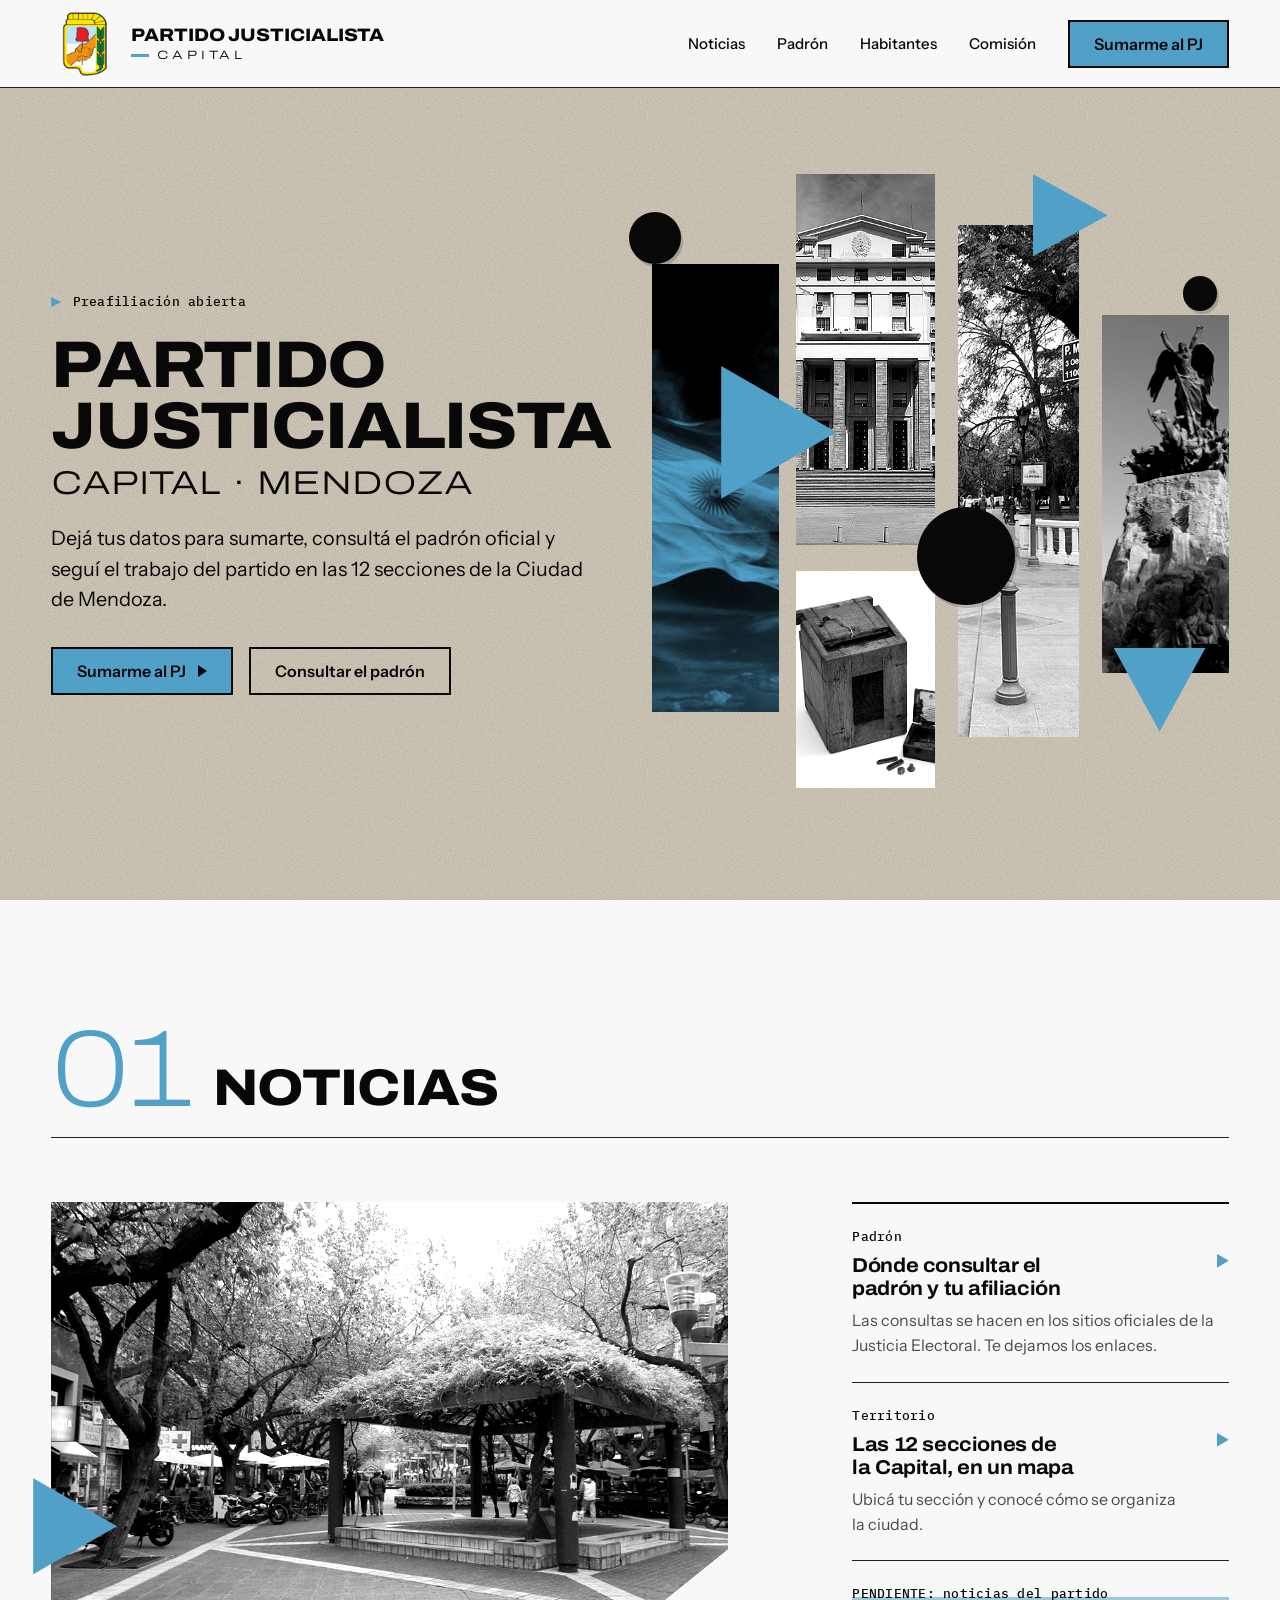
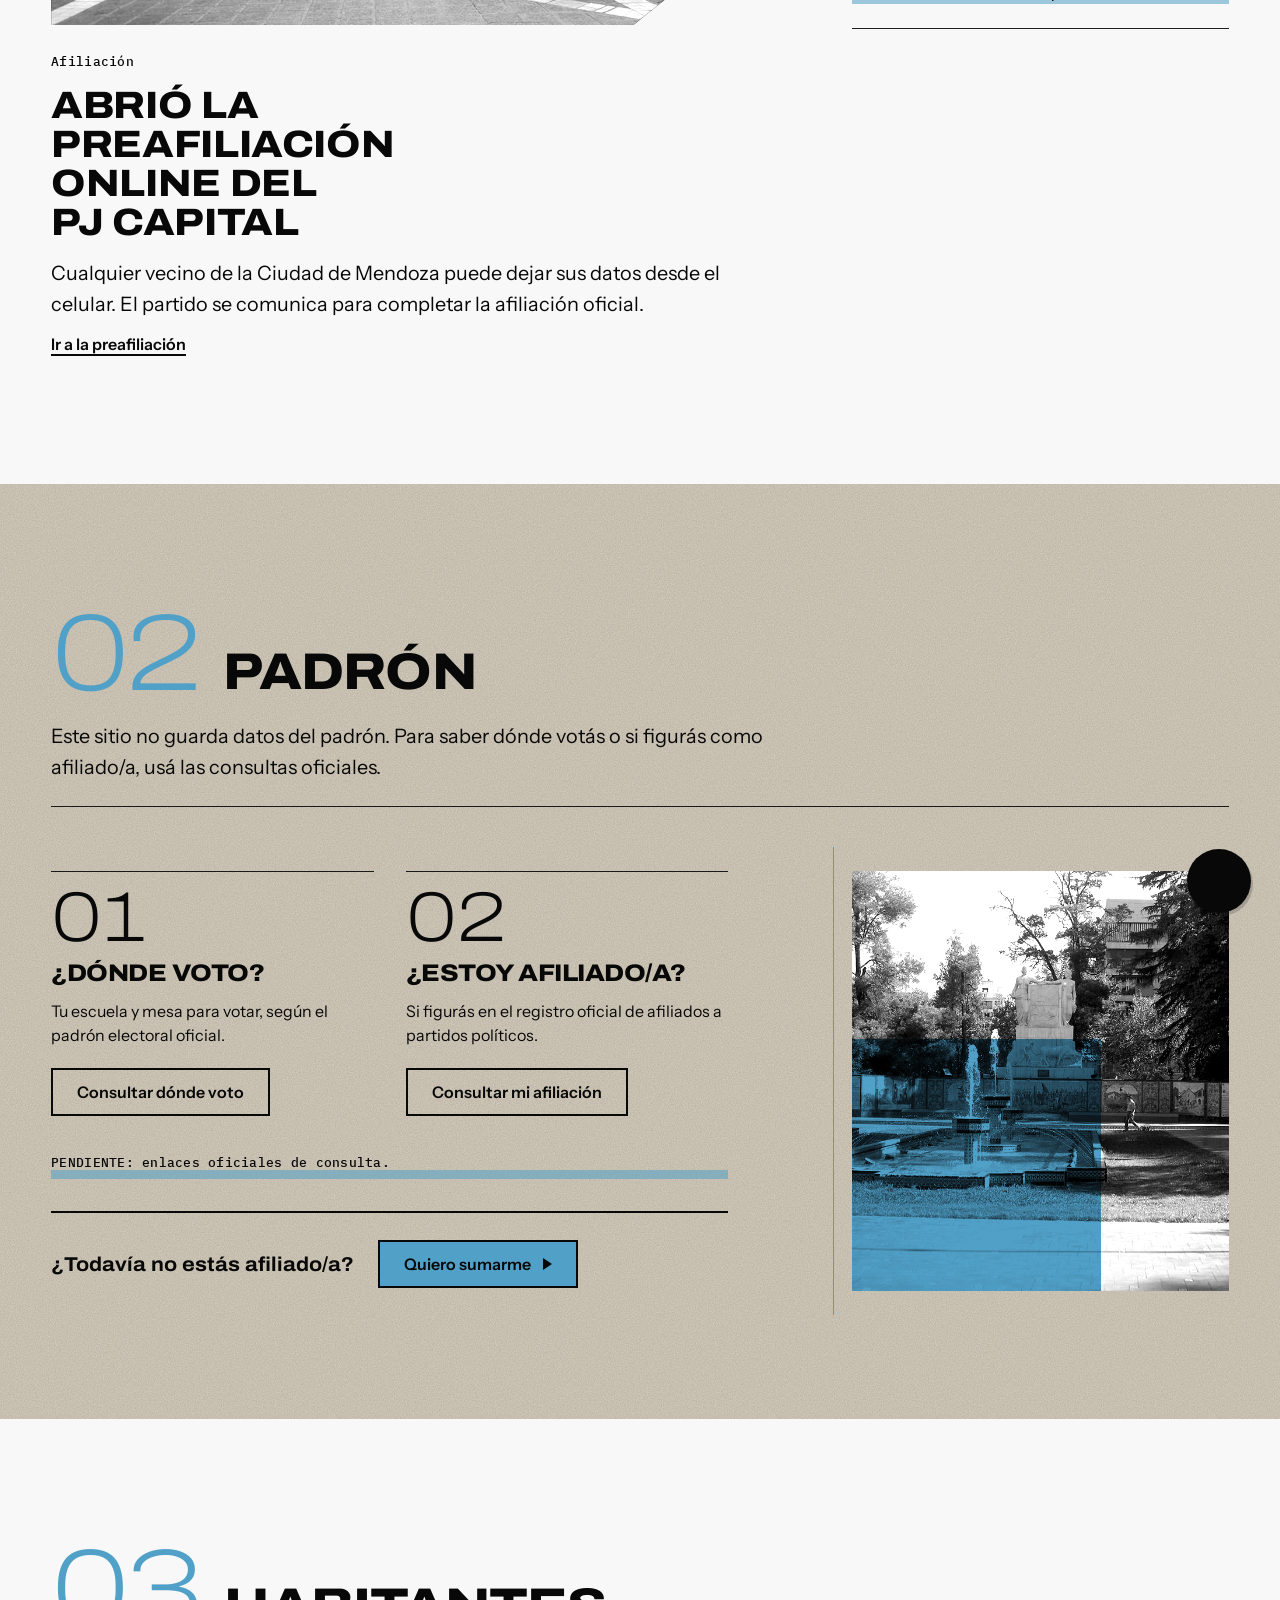
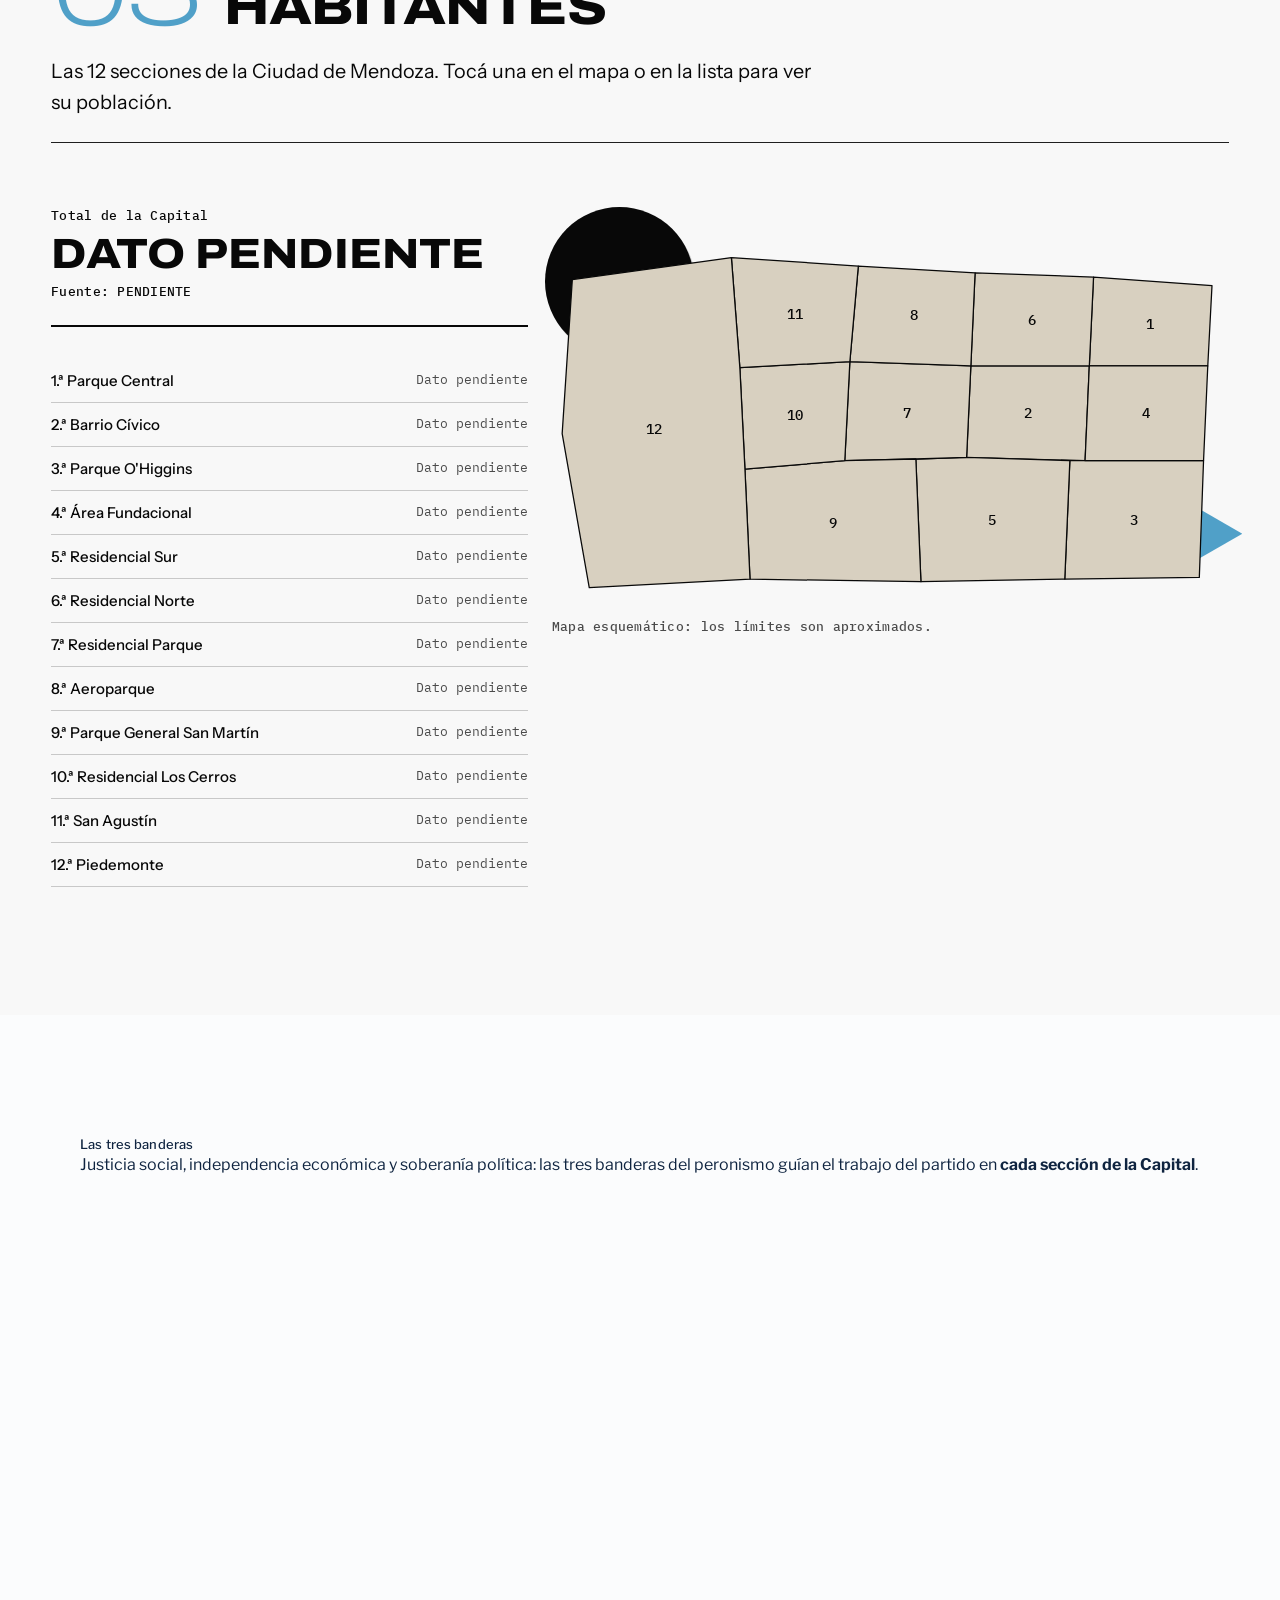
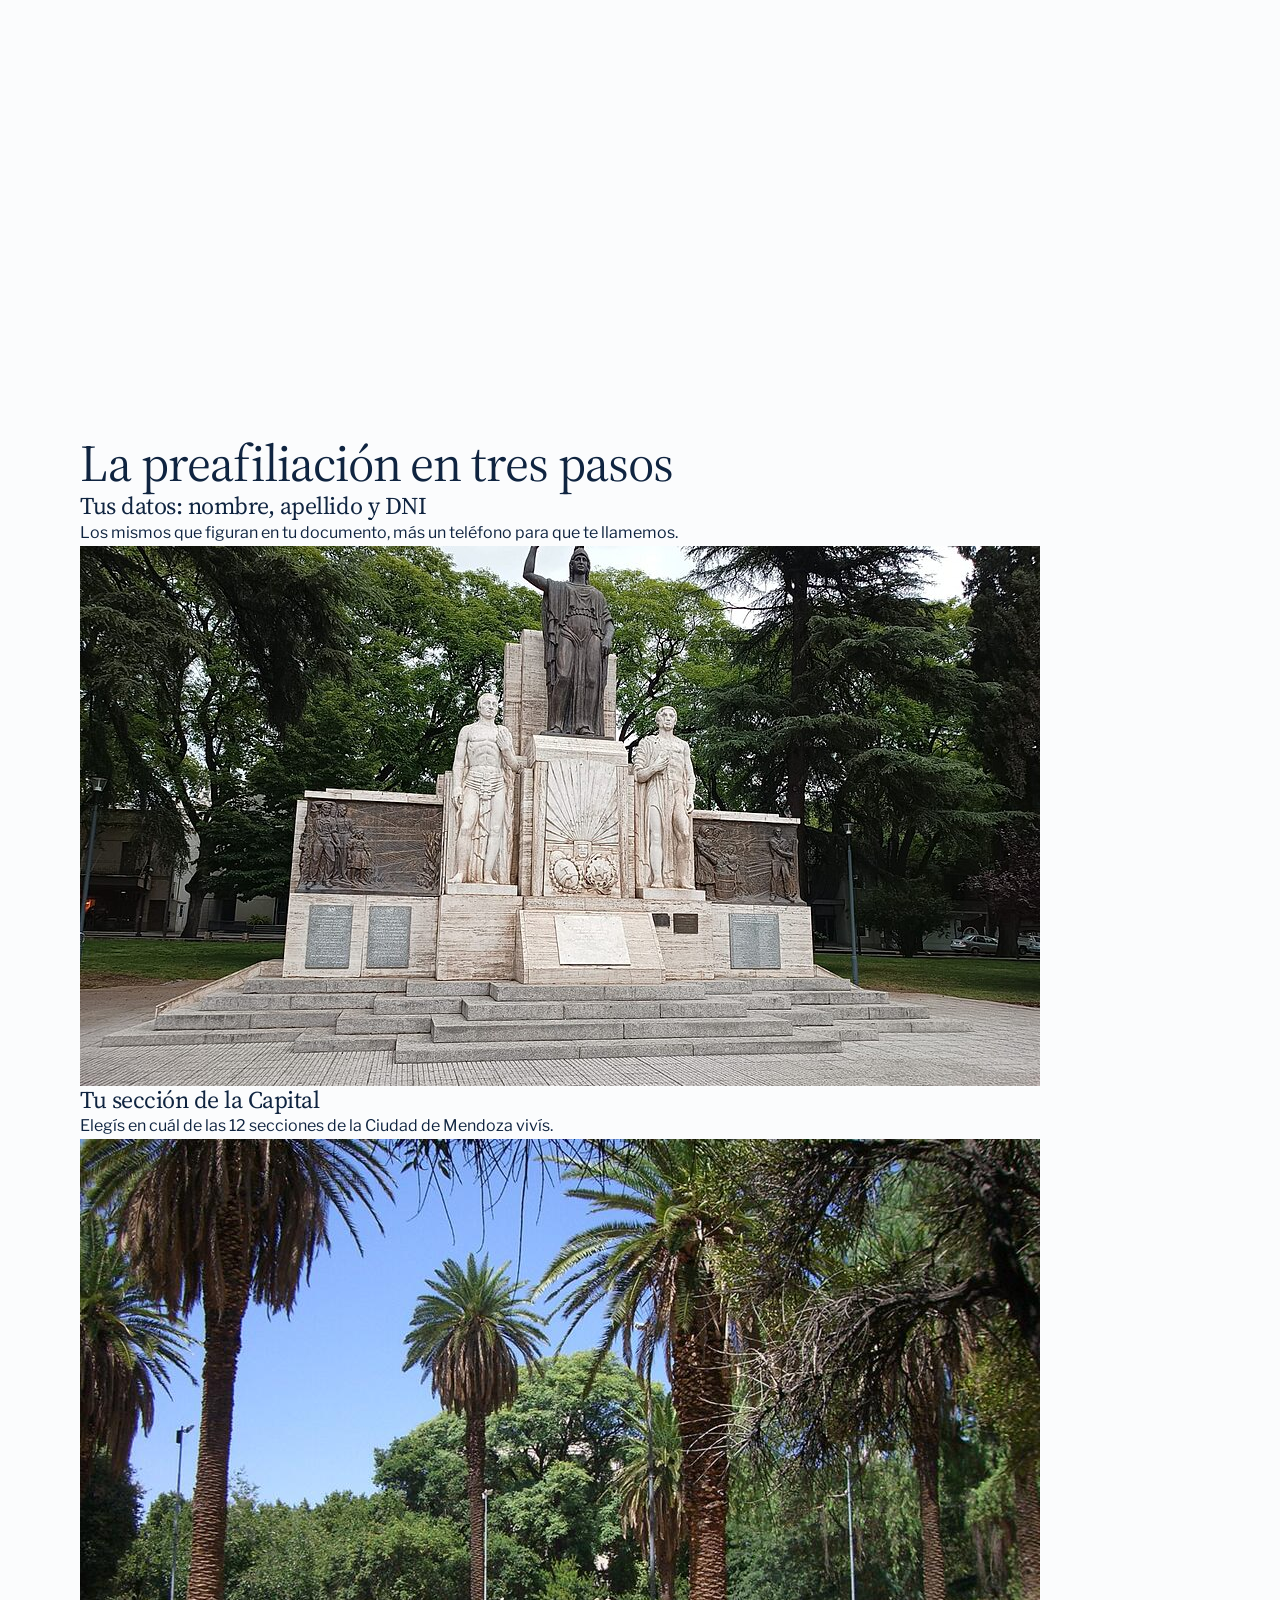
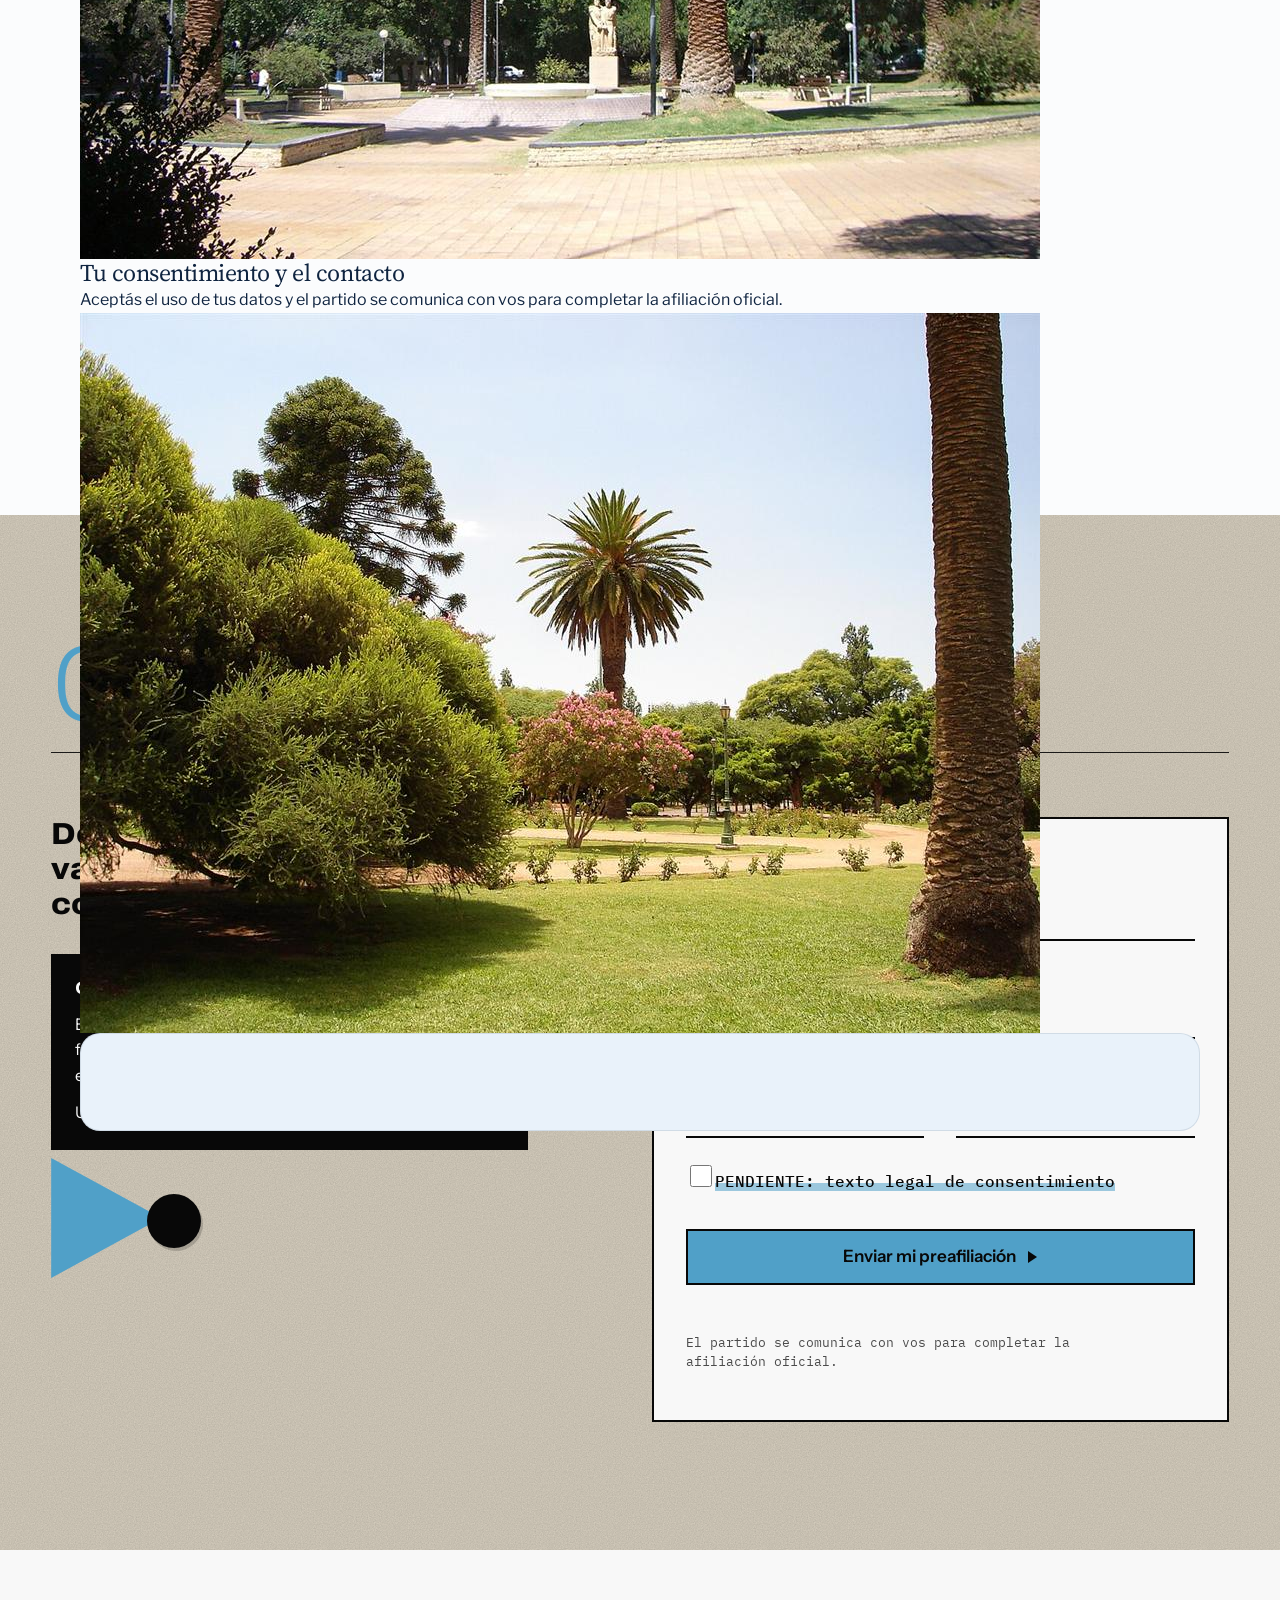
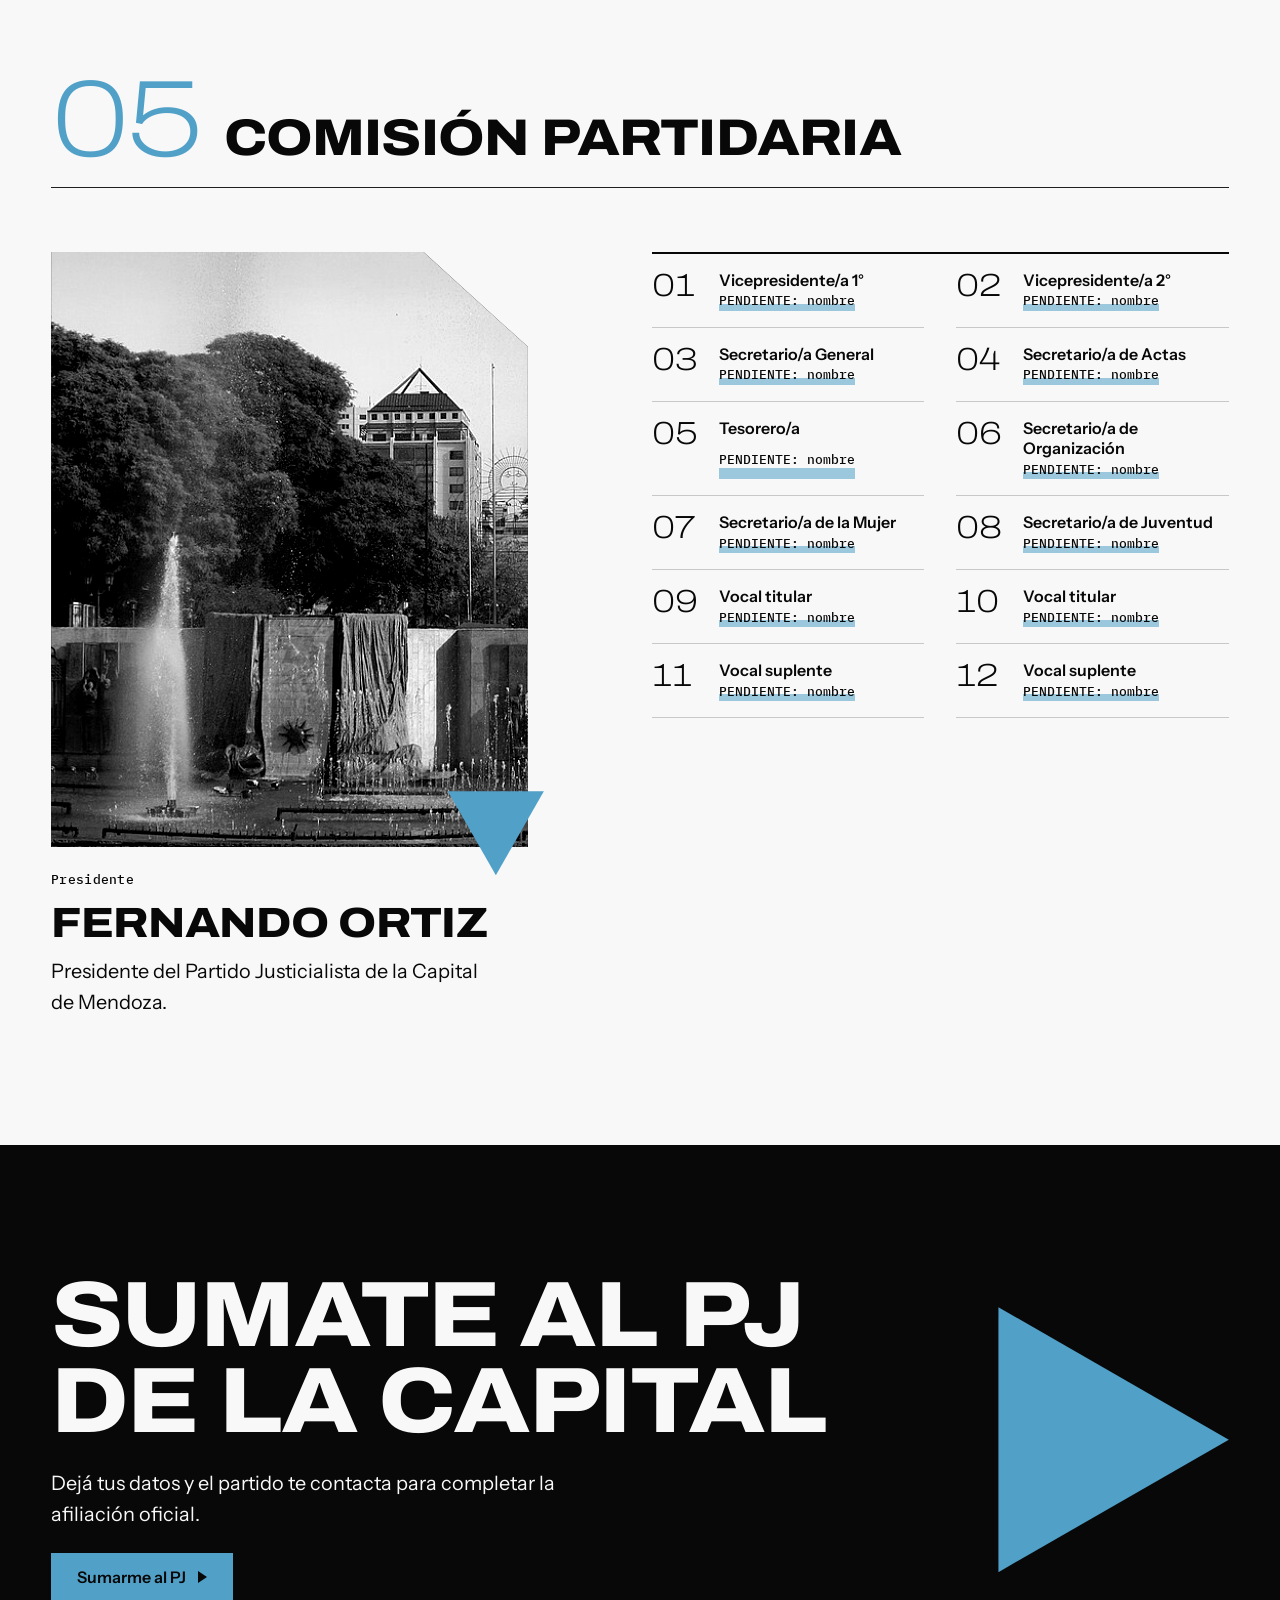
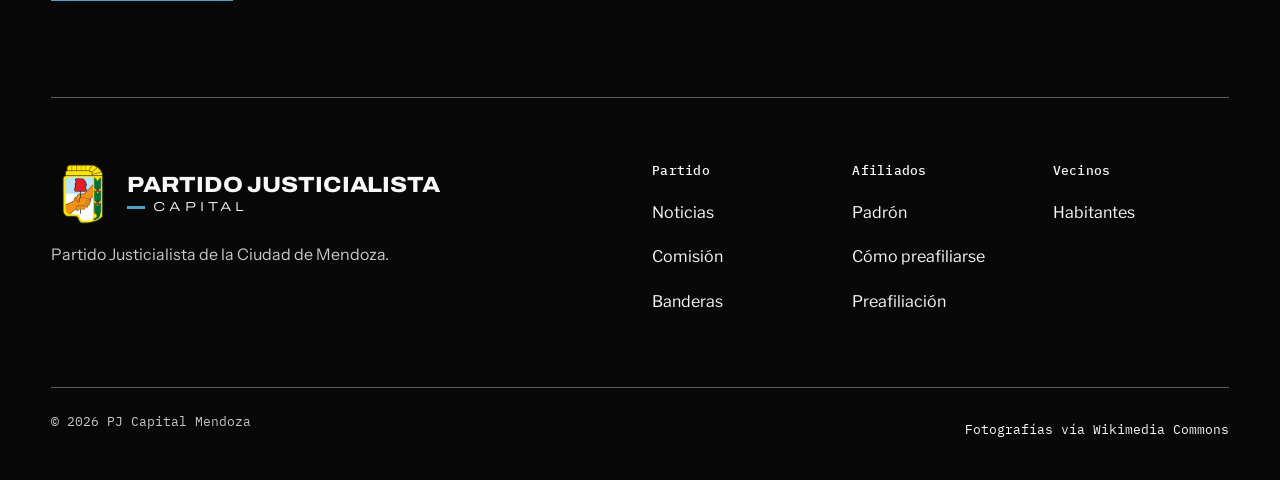
==== commit 65da324a: "Habitantes, Preafiliación, Comisión y pie con el diseño editorial; nombre junto al logo - Habitantes" ====
--- a/index.html
+++ b/index.html
@@ -60,7 +60,7 @@
 <header class="cabecera" id="cabecera">
   <div class="contenedor cabecera__barra">
     <a class="salto" href="#top">Saltar al contenido</a>
-    <a class="cabecera__marca" href="#top"><img src="img/logo-pj.png" alt="" width="44" height="44">PJ Capital</a>
+    <a class="cabecera__marca" href="#top"><img src="img/logo-pj.png" alt="" width="44" height="44"><span class="marca"><span class="marca__nombre">Partido Justicialista</span><span class="marca__lugar">Capital</span></span></a>
     <nav class="cabecera__nav" id="menu-principal" aria-label="Principal">
       <a href="#noticias">Noticias</a>
       <a href="#padron">Padrón</a>
@@ -193,25 +193,28 @@
     </div>
   </section>
 
-  <!-- 4. HABITANTES (banda celeste, 2 de 2) -->
-  <section class="section ground-surface" id="habitantes" aria-labelledby="habitantes-h">
-    <div class="wrap">
-      <div class="grid grid--top fill">
-        <div class="span-5 stack-4">
-          <div class="section-head">
-            <h2 id="habitantes-h">Habitantes de las 12 secciones</h2>
-            <p>Tocá una sección del mapa o de la lista para ver cuántos vecinos viven en ella.</p>
-          </div>
-          <div class="census" aria-live="polite">
-            <p class="t-label muted" id="census-name">Total de la Capital</p>
-            <p class="t-stat" id="census-num">—</p>
-            <p class="t-small muted" id="census-share">12 secciones</p>
-          </div>
-        </div>
-        <div class="span-6 start-7 census__map">
-          <svg id="mapa" viewBox="0 0 800 430" role="img" aria-label="Mapa de las 12 secciones de la Ciudad de Mendoza, de oeste a este"></svg>
+  <!-- 4. HABITANTES (03): el mapa esquemático sobre un círculo negro y la lista de secciones.
+       Las cifras de población están PENDIENTES (js/data.js): la página muestra "Dato pendiente". -->
+  <section class="seccion" id="habitantes" aria-labelledby="habitantes-h">
+    <div class="contenedor">
+      <header class="seccion__cabeza">
+        <span class="seccion__num" aria-hidden="true">03</span>
+        <h2 id="habitantes-h">Habitantes</h2>
+        <p class="seccion__bajada">Las 12 secciones de la Ciudad de Mendoza. Tocá una en el mapa o en la lista para ver su población.</p>
+      </header>
+      <div class="habitantes">
+        <div class="habitantes__dato census" aria-live="polite">
+          <p class="etiqueta" id="census-name">Total de la Capital</p>
+          <p class="habitantes__cifra" id="census-num">—</p>
+          <p class="etiqueta habitantes__fuente" id="census-share">12 secciones</p>
+        </div>
+        <ol class="habitantes__lista census__rows" id="census-rows"></ol>
+        <div class="habitantes__mapa census__map">
+          <span class="forma forma--circulo habitantes__circulo" aria-hidden="true"></span>
+          <span class="forma forma--tri-der habitantes__tri" aria-hidden="true"></span>
+          <svg id="mapa" viewBox="0 0 800 430" role="group" aria-label="Mapa esquemático de las 12 secciones de la Ciudad de Mendoza, de oeste a este"></svg>
           <div class="census__legend" aria-hidden="true"><span>Menos</span><span class="census__ramp"></span><span>Más habitantes</span></div>
-          <ol class="census__rows" id="census-rows"></ol>
+          <p class="etiqueta habitantes__nota">Mapa esquemático: los límites son aproximados.</p>
         </div>
       </div>
     </div>
@@ -252,23 +255,27 @@
     </div>
   </section>
 
-  <!-- 9. PREAFILIACIÓN: NO es la afiliación oficial (CLAUDE.md, sección 2).
-       Datos mínimos (Ley 25.326): nombre, apellido, DNI, teléfono, email opcional y sección. -->
-  <section class="section ground-surface" id="preafiliacion" style="--hm: 2" aria-labelledby="preafiliacion-h">
-    <div class="wrap">
-      <div class="grid grid--top">
-        <div class="span-6 stack-4">
-          <div class="section-head">
-            <h2 id="preafiliacion-h">Preafiliación al PJ Capital</h2>
-            <p>Dejá tus datos y el partido se va a comunicar con vos para completar la afiliación oficial.</p>
-          </div>
-          <div class="pre-info">
+  <!-- 9. PREAFILIACIÓN (04): NO es la afiliación oficial (CLAUDE.md, sección 2).
+       Datos mínimos (Ley 25.326): nombre, apellido, DNI, teléfono, email opcional y sección.
+       El formulario conserva la clase "form" del kit: su validación muestra los errores bajo cada campo. -->
+  <section class="seccion papel" id="preafiliacion" aria-labelledby="preafiliacion-h">
+    <div class="contenedor">
+      <header class="seccion__cabeza">
+        <span class="seccion__num" aria-hidden="true">04</span>
+        <h2 id="preafiliacion-h">Preafiliación</h2>
+      </header>
+      <div class="preafiliacion">
+        <div class="preafiliacion__info">
+          <p class="preafiliacion__bajada">Dejá tus datos y el partido se va a comunicar con vos para completar la afiliación oficial.</p>
+          <div class="preafiliacion__aviso">
             <h3>Qué es la preafiliación</h3>
             <p>Es un primer contacto, no la afiliación oficial. Con este formulario no quedás afiliado/a: el partido te llama o te escribe para hacer el trámite formal.</p>
             <p>Usamos tus datos solo para contactarte por la afiliación.</p>
           </div>
-        </div>
-        <form class="form pre span-6 start-7" id="pre-form" novalidate data-fix="Revisá {n} campos marcados.">
+          <span class="forma forma--tri-der preafiliacion__tri" aria-hidden="true"></span>
+          <span class="forma forma--circulo preafiliacion__circulo" aria-hidden="true"></span>
+        </div>
+        <form class="form formulario" id="pre-form" novalidate data-fix="Revisá {n} campos marcados.">
           <div class="field"><label for="f-nombre">Nombre</label>
             <input id="f-nombre" name="nombre" type="text" autocomplete="given-name" required minlength="2" aria-describedby="f-nombre-err">
             <p class="field__error" id="f-nombre-err" hidden>Escribí tu nombre como figura en el DNI.</p></div>
@@ -281,10 +288,10 @@
           <div class="field"><label for="f-telefono">Teléfono</label>
             <input id="f-telefono" name="telefono" type="tel" inputmode="tel" autocomplete="tel" required pattern="[0-9 +()\-]{8,20}" aria-describedby="f-telefono-err">
             <p class="field__error" id="f-telefono-err" hidden>Escribí un teléfono con código de área, por ejemplo 261 555 1234.</p></div>
-          <div class="field"><label for="f-email">Email <span class="muted">(opcional)</span></label>
+          <div class="field"><label for="f-email">Email <span class="formulario__opcional">(opcional)</span></label>
             <input id="f-email" name="email" type="email" inputmode="email" autocomplete="email" aria-describedby="f-email-err">
             <p class="field__error" id="f-email-err" hidden>Escribí un email con @, por ejemplo nombre@correo.com, o dejalo vacío.</p></div>
-          <div class="field field--full"><label for="f-seccion">Sección de Capital</label>
+          <div class="field"><label for="f-seccion">Sección de Capital</label>
             <select id="f-seccion" name="seccion" required aria-describedby="f-seccion-err"><option value="">Elegí tu sección</option></select>
             <p class="field__error" id="f-seccion-err" hidden>Elegí la sección de la Capital donde vivís.</p></div>
           <div class="field field--full check-field">
@@ -292,63 +299,62 @@
             <label class="check" for="f-consentimiento"><input type="checkbox" id="f-consentimiento" name="consentimiento" required aria-describedby="f-consentimiento-err"><span class="pendiente">PENDIENTE: texto legal de consentimiento</span></label>
             <p class="field__error" id="f-consentimiento-err" hidden>Para enviar la preafiliación tenés que dar tu consentimiento.</p>
           </div>
-          <div class="btn-row"><button class="btn btn--primary" type="submit" id="pre-submit">Enviar mi preafiliación</button></div>
+          <div class="btn-row"><button class="boton boton--primario formulario__enviar" type="submit" id="pre-submit">Enviar mi preafiliación <span class="boton__flecha" aria-hidden="true"></span></button></div>
           <p class="form__status" role="status" data-form-status id="pre-status"></p>
-          <p class="t-small muted">El partido se comunica con vos para completar la afiliación oficial.</p>
+          <p class="formulario__nota">El partido se comunica con vos para completar la afiliación oficial.</p>
         </form>
       </div>
     </div>
   </section>
 
-  <!-- 10. COMISIÓN PARTIDARIA -->
-  <section class="section" id="comision" style="--hm: 2" aria-labelledby="comision-h">
-    <div class="wrap">
-      <div class="grid grid--top fill">
-        <div class="span-6 stack-4">
-          <div class="section-head">
-            <h2 id="comision-h">Comisión partidaria</h2>
+  <!-- 10. COMISIÓN PARTIDARIA (05): el presidente con su foto recortada y los cargos numerados.
+       Foto: guardarla como img/fernando-ortiz.jpg (vertical 4:5); mientras no exista se ve una foto de la Capital. -->
+  <section class="seccion" id="comision" aria-labelledby="comision-h">
+    <div class="contenedor">
+      <header class="seccion__cabeza">
+        <span class="seccion__num" aria-hidden="true">05</span>
+        <h2 id="comision-h">Comisión partidaria</h2>
+      </header>
+      <div class="comision">
+        <div class="comision__presidente">
+          <div class="comision__media">
+            <figure class="foto comision__foto">
+              <img id="presidente-foto" src="assets/img/photo-f26802902-960.jpg" width="960" height="582" alt="Fuente y murales de la Plaza Independencia" loading="lazy" decoding="async" style="object-position: 40% 50%">
+            </figure>
+            <span class="forma forma--tri-abajo comision__tri" aria-hidden="true"></span>
           </div>
-          <div class="leader">
-            <p class="t-label muted">Presidente</p>
-            <h3 class="leader__name">Fernando Ortiz</h3>
-            <p id="presidente-desc"></p>
-          </div>
-          <ul class="rows" id="comision-rows"></ul>
-        </div>
-        <!-- espacio para la foto de Fernando Ortiz: guardarla como img/fernando-ortiz.jpg (vertical 4:5);
-             mientras no exista se ve esta foto de la Capital -->
-        <div class="frame frame--photo frame--fill span-6 start-7">
-          <img class="frame__img" id="presidente-foto" src="assets/img/photo-f82921622-960.jpg" width="960" height="720" alt="Monumento del Cerro de la Gloria, en el Parque General San Martín" loading="lazy" decoding="async" data-source="stand-in" data-subject="Cerro de la Gloria, Ciudad de Mendoza">
-        </div>
+          <p class="etiqueta">Presidente</p>
+          <h3 class="comision__nombre">Fernando Ortiz</h3>
+          <p id="presidente-desc"></p>
+        </div>
+        <ol class="comision__cargos" id="comision-rows"></ol>
       </div>
     </div>
   </section>
 </main>
 
-<footer class="footer closing footer--dark ground-inverse" id="contact" aria-labelledby="close-h">
-  <div class="wrap">
-    <div class="closing__cta close--type">
-      <div class="section-head">
-        <h2 id="close-h">Sumate al PJ de la Capital</h2>
-        <p>Dejá tus datos y el partido te contacta para completar la afiliación oficial.</p>
-      </div>
-      <a class="btn btn--primary btn--xl btn--wide" href="#preafiliacion">Sumarme al PJ<svg class="m-arrow" viewBox="0 0 12 12" aria-hidden="true"><path class="m-arrow__stem" d="M1 6h8"/><path class="m-arrow__head" d="M4.5 2.5 8 6l-3.5 3.5"/></svg></a>
-    </div>
-    <div class="closing__links">
-      <div class="grid">
-        <div class="span-4 stack-4">
-          <a class="nav__logo" href="#top"><img class="nav__logo-img" src="img/logo-pj.png" alt="" width="40" height="40">PJ Capital</a>
-          <p class="footer__lede">Partido Justicialista de la Ciudad de Mendoza.</p>
-        </div>
-        <div class="span-2 footer__col"><h3>Partido</h3><ul><li><a href="#noticias">Noticias</a></li><li><a href="#comision">Comisión</a></li><li><a href="#banderas">Banderas</a></li></ul></div>
-        <div class="span-2 footer__col"><h3>Afiliados</h3><ul><li><a href="#padron">Padrón</a></li><li><a href="#pasos">Cómo preafiliarse</a></li></ul></div>
-        <div class="span-2 footer__col"><h3>Vecinos</h3><ul><li><a href="#habitantes">Habitantes</a></li></ul></div>
-      </div>
-      <div class="footer__legal">
-        <span>&copy; 2026 PJ Capital Mendoza</span>
-        <div class="socials"></div>
-        <a class="credits" href="credits.html">Fotografías vía Wikimedia Commons</a>
-      </div>
+<footer class="pie" id="contact" aria-labelledby="close-h">
+  <div class="contenedor">
+    <div class="pie__cierre">
+      <h2 id="close-h">Sumate al PJ de la Capital</h2>
+      <p>Dejá tus datos y el partido te contacta para completar la afiliación oficial.</p>
+      <a class="boton boton--primario" href="#preafiliacion">Sumarme al PJ <span class="boton__flecha" aria-hidden="true"></span></a>
+      <span class="forma forma--tri-der pie__tri" aria-hidden="true"></span>
+    </div>
+    <div class="pie__enlaces">
+      <div class="pie__marca">
+        <a class="pie__logo" href="#top"><img src="img/logo-pj.png" alt="" width="64" height="64"><span class="marca"><span class="marca__nombre">Partido Justicialista</span><span class="marca__lugar">Capital</span></span></a>
+        <p>Partido Justicialista de la Ciudad de Mendoza.</p>
+      </div>
+      <nav class="pie__nav" aria-label="Pie de página">
+        <div><h3 class="etiqueta">Partido</h3><ul><li><a href="#noticias">Noticias</a></li><li><a href="#comision">Comisión</a></li><li><a href="#banderas">Banderas</a></li></ul></div>
+        <div><h3 class="etiqueta">Afiliados</h3><ul><li><a href="#padron">Padrón</a></li><li><a href="#pasos">Cómo preafiliarse</a></li><li><a href="#preafiliacion">Preafiliación</a></li></ul></div>
+        <div><h3 class="etiqueta">Vecinos</h3><ul><li><a href="#habitantes">Habitantes</a></li></ul></div>
+      </nav>
+    </div>
+    <div class="pie__legal">
+      <span>&copy; 2026 PJ Capital Mendoza</span>
+      <a href="credits.html">Fotografías vía Wikimedia Commons</a>
     </div>
   </div>
 </footer>
--- a/css/page.css
+++ b/css/page.css
@@ -1,5 +1,4 @@
-/* PJ Capital: estilos de las secciones que todavía usan el kit anterior
-   (habitantes, preafiliación, comisión y pie). Se van a ir pasando a css/editorial.css. */
+/* PJ Capital: estilos base del mapa de Habitantes (el diseño editorial los ajusta en css/editorial.css). */
 
 /* marcador visible de dato faltante (regla del CLAUDE.md: "PENDIENTE: ...") */
 .pendiente { color: var(--error, #a3261b); font-weight: 500; }
@@ -35,30 +34,10 @@
 .census__rows button[aria-pressed="true"] span:last-child { color: var(--ink); }
 .census .t-stat { margin: 0; }
 
-/* preafiliación */
-.pre-info { display: grid; gap: var(--s-3); max-width: 56ch; }
-.pre-info h3 { font: 500 var(--t-card)/1.3 var(--font-text); margin: 0; }
-.pre-info p { margin: 0; }
-.check { display: flex; gap: var(--s-3); align-items: flex-start; font-weight: 400; font-size: var(--t-body); line-height: 1.5; cursor: pointer; }
-.check input { width: 22px; height: 22px; margin: 2px 0 0; flex: none; accent-color: var(--action); }
-.pre .btn-row .btn { width: 100%; }
-
-/* comisión partidaria */
-.leader { display: grid; gap: var(--s-2); }
-.leader__name { font: var(--display-weight) var(--t-h3, 28px)/1.15 var(--font-display); letter-spacing: var(--display-tracking); margin: 0; }
-.leader p { margin: 0; max-width: 56ch; }
-#comision .rows { display: grid; grid-template-columns: repeat(2, minmax(0, 1fr)); column-gap: var(--s-5); }
-#comision .rows > li:nth-child(2) { padding-top: 0; }
-
-/* logo del partido en el pie */
-.closing .nav__logo .nav__logo-img { height: 56px; width: auto; flex: none; }
-
 @media (max-width: 1023px) {
   .census__rows { grid-template-columns: repeat(2, minmax(0, 1fr)); }
 }
 @media (max-width: 639px) {
   .census__rows { grid-template-columns: repeat(2, minmax(0, 1fr)); column-gap: var(--s-3); }
   .census__legend { display: none; }
-  #comision .rows { grid-template-columns: minmax(0, 1fr); }
-  #comision .rows > li:nth-child(2) { padding-top: var(--s-4); }
 }
--- a/css/editorial.css
+++ b/css/editorial.css
@@ -230,3 +230,169 @@
   .padron__foto { aspect-ratio: 4 / 3; }
   .padron__sumarme .boton { flex: 1 1 100%; }
 }
+
+/* marcador PENDIENTE dentro de la paleta: texto negro en mono con un subrayado azul grueso */
+.pendiente { color: var(--c-negro); font-family: var(--f-mono); font-weight: 500;
+  background: linear-gradient(transparent 62%, rgb(80 160 200 / .55) 62%); }
+
+/* ---------- 03 HABITANTES: mapa sobre un círculo negro, dato grande y lista ---------- */
+.habitantes { display: grid; grid-template-columns: repeat(12, minmax(0, 1fr)); column-gap: 24px; row-gap: var(--s-6); align-items: start; }
+.habitantes__dato { grid-column: 1 / span 5; display: grid; gap: var(--s-2); padding-bottom: var(--s-5); border-bottom: 2px solid var(--c-negro); }
+.habitantes__dato p { margin: 0; }
+.habitantes__cifra { font: 800 clamp(1.75rem, 1.2rem + 1.8vw, 2.75rem)/1 var(--f-display); font-stretch: 112%; text-transform: uppercase; }
+.habitantes__lista { grid-column: 1 / span 5; grid-row: 2; list-style: none; margin: 0; padding: 0; display: block; }
+.habitantes__lista button {
+  width: 100%; min-height: 44px; display: flex; justify-content: space-between; align-items: center; gap: var(--s-4);
+  padding: 0; border: 0; border-bottom: 1px solid rgb(8 8 8 / .2); background: none; cursor: pointer; text-align: left;
+  font: 500 .9375rem/1.3 var(--f-texto); color: var(--c-negro); transition: padding var(--dur) var(--ease);
+}
+.habitantes__lista button span:last-child { font: 400 var(--t-label)/1.3 var(--f-mono); color: var(--c-texto-suave); white-space: nowrap; }
+.habitantes__lista button:hover, .habitantes__lista button[aria-pressed="true"] { padding-left: var(--s-3); }
+.habitantes__lista button[aria-pressed="true"] { font-weight: 700; box-shadow: inset 4px 0 0 var(--c-azul); }
+.habitantes__mapa { grid-column: 6 / span 7; grid-row: 1 / span 2; position: relative; display: grid; gap: var(--s-4); padding-top: var(--s-6); }
+.habitantes__circulo { left: -1%; top: 0; width: 22%; aspect-ratio: 1; z-index: 0; }
+.habitantes__tri { right: -2%; bottom: 14%; width: 11%; aspect-ratio: 1 / 1.15; z-index: 0; }
+.habitantes__mapa svg { position: relative; z-index: 1; }
+.habitantes__nota { position: relative; z-index: 1; color: var(--c-texto-suave); }
+/* el mapa en la paleta: secciones beige con borde negro; la elegida, azul */
+#habitantes .sec path { fill: var(--c-beige); stroke: var(--c-negro); stroke-width: 1.5; transition: fill var(--dur) var(--ease); }
+#habitantes .sec[data-level="0"] path { fill: color-mix(in srgb, var(--c-azul) 15%, var(--c-blanco)); }
+#habitantes .sec[data-level="1"] path { fill: color-mix(in srgb, var(--c-azul) 35%, var(--c-blanco)); }
+#habitantes .sec[data-level="2"] path { fill: color-mix(in srgb, var(--c-azul) 60%, var(--c-blanco)); }
+#habitantes .sec[data-level="3"] path { fill: var(--c-azul); }
+#habitantes .sec[data-level="4"] path { fill: color-mix(in srgb, var(--c-azul) 55%, var(--c-negro)); }
+#habitantes .sec:hover path, #habitantes .sec.is-on path { fill: var(--c-azul); stroke-width: 3; }
+#habitantes .sec:focus-visible path { stroke-width: 4; }
+#habitantes .sec text { font: 500 17px var(--f-mono); fill: var(--c-negro); }
+#habitantes .census__legend { font: 400 var(--t-label) var(--f-mono); color: var(--c-negro); }
+#habitantes .census__ramp { border-radius: 0; background: linear-gradient(90deg, color-mix(in srgb, var(--c-azul) 15%, var(--c-blanco)), var(--c-azul)); }
+
+/* ---------- 04 PREAFILIACIÓN: explicación a la izquierda, formulario blanco con campos de línea ---------- */
+.preafiliacion { display: grid; grid-template-columns: repeat(12, minmax(0, 1fr)); column-gap: 24px; row-gap: var(--s-7); align-items: start; }
+.preafiliacion__info { grid-column: 1 / span 5; position: relative; display: grid; gap: var(--s-6); padding-bottom: var(--s-10); }
+.preafiliacion__bajada { font: 800 clamp(1.375rem, 1.1rem + 1vw, 2rem)/1.15 var(--f-display); font-stretch: 108%; }
+.preafiliacion__aviso { display: grid; gap: var(--s-3); padding: var(--s-5); background: var(--c-negro); color: var(--c-blanco); }
+.preafiliacion__aviso h3 { font: 700 1.125rem/1.2 var(--f-display); font-stretch: 112%; text-transform: uppercase; }
+.preafiliacion__aviso p { font: 400 1rem/1.6 var(--f-texto); }
+.preafiliacion__tri { left: 0; bottom: 0; width: 110px; height: 120px; }
+.preafiliacion__circulo { left: 96px; bottom: 30px; width: 54px; height: 54px; }
+
+.formulario { grid-column: 7 / span 6; background: var(--c-blanco); border: 2px solid var(--c-negro); padding: var(--s-7) var(--s-6);
+  column-gap: var(--s-6); row-gap: var(--s-5); --error: var(--c-negro); --bg: var(--c-blanco); --ink: var(--c-negro); }
+.formulario .field { gap: var(--s-2); }
+.formulario label { font: 600 .875rem/1.3 var(--f-texto); color: var(--c-negro); }
+.formulario__opcional { font-weight: 400; color: var(--c-texto-suave); }
+.formulario .field :is(input, select) {
+  height: 48px; padding: 0 2px; border: 0; border-bottom: 2px solid var(--c-negro); border-radius: 0; background: transparent;
+  font: 400 1rem/1.4 var(--f-texto); color: var(--c-negro); transition: border-color var(--dur) var(--ease), box-shadow var(--dur) var(--ease);
+}
+.formulario .field select { appearance: none; padding-right: 28px; cursor: pointer;
+  background: linear-gradient(135deg, transparent 50%, var(--c-negro) 50%) right 6px center / 10px 10px no-repeat; }
+.formulario .field :is(input, select):focus { outline: none; border-bottom-color: var(--c-azul); box-shadow: 0 3px 0 var(--c-azul); }
+.formulario .field :is(input, select):focus-visible { outline: 3px solid var(--c-negro); outline-offset: 4px; }
+.formulario .field :is(input, select)[aria-invalid="true"] { border: 0; border-bottom: 3px solid var(--c-negro); background: rgb(80 160 200 / .12); }
+.formulario .check { font: 400 1rem/1.5 var(--f-texto); }
+.formulario .check input { accent-color: var(--c-negro); width: 22px; height: 22px; }
+.formulario .btn-row { margin-top: var(--s-3); }
+.formulario__enviar { width: 100%; min-height: 56px; font-size: 1.0625rem; }
+.formulario .form__status { font: 600 1rem/1.5 var(--f-texto); color: var(--c-negro); }
+.formulario__nota { grid-column: 1 / -1; font: 400 var(--t-label)/1.5 var(--f-mono); color: var(--c-texto-suave); }
+
+/* ---------- 05 COMISIÓN: el presidente con foto recortada y los cargos numerados ---------- */
+.comision { display: grid; grid-template-columns: repeat(12, minmax(0, 1fr)); column-gap: 24px; row-gap: var(--s-7); align-items: start; }
+.comision__presidente { grid-column: 1 / span 5; display: grid; gap: var(--s-3); }
+.comision__media { position: relative; margin-bottom: var(--s-3); }
+.comision__foto { aspect-ratio: 4 / 5; clip-path: polygon(0 0, 78% 0, 100% 16%, 100% 100%, 0 100%); }
+.comision__tri { right: -16px; bottom: -28px; width: 96px; height: 84px; z-index: 1; }
+.comision__nombre { font: 800 clamp(1.75rem, 1.2rem + 1.8vw, 2.75rem)/1 var(--f-display); font-stretch: 112%; text-transform: uppercase; letter-spacing: -.01em; }
+#presidente-desc { font: 400 var(--t-lead)/1.55 var(--f-texto); max-width: 44ch; }
+.comision__cargos { grid-column: 7 / span 6; list-style: none; margin: 0; padding: 0; display: grid; grid-template-columns: 1fr 1fr; column-gap: var(--s-6);
+  border-top: 2px solid var(--c-negro); }
+.comision__cargos > li { display: grid; grid-template-columns: auto 1fr; column-gap: var(--s-4); row-gap: 2px; padding: var(--s-4) 0; border-bottom: 1px solid rgb(8 8 8 / .2); }
+.cargo__num { grid-row: span 2; font: 200 2rem/1 var(--f-display); font-stretch: 125%; color: var(--c-negro); min-width: 2.2ch; }
+.cargo__rol { font: 600 1rem/1.3 var(--f-texto); }
+.cargo__nombre { font: 400 .9375rem/1.4 var(--f-texto); justify-self: start; }
+.cargo__nombre.pendiente { font: 500 var(--t-label)/1.4 var(--f-mono); }
+
+/* ---------- PIE: negro con grano, cierre grande y enlaces ---------- */
+.pie { position: relative; isolation: isolate; background: var(--c-negro); color: var(--c-blanco); padding: var(--s-10) 0 var(--s-6); overflow: hidden; }
+.pie::before { content: ""; position: absolute; inset: 0; z-index: -1; pointer-events: none; background-image: var(--grano); background-size: 220px; opacity: .22; mix-blend-mode: screen; }
+.pie h2, .pie h3, .pie p, .pie ul { margin: 0; }
+.pie .etiqueta { color: var(--c-blanco); }
+.pie__cierre { position: relative; display: grid; gap: var(--s-5); justify-items: start; padding-bottom: var(--s-9); border-bottom: 1px solid rgb(248 248 248 / .35); }
+.pie__cierre h2 { font: 800 clamp(2.5rem, 1rem + 6vw, 6.5rem)/.92 var(--f-display); font-stretch: 112%; text-transform: uppercase; letter-spacing: -.02em; max-width: 12ch; }
+.pie__cierre p { font: 400 var(--t-lead)/1.55 var(--f-texto); max-width: 46ch; }
+.pie__cierre .boton--primario { border-color: var(--c-azul); }
+.pie__cierre .boton--primario:hover { background: var(--c-blanco); color: var(--c-negro); border-color: var(--c-blanco); }
+.pie__tri { right: 0; top: 8%; width: clamp(120px, 18vw, 260px); aspect-ratio: 1 / 1.15; }
+.pie__enlaces { display: grid; grid-template-columns: repeat(12, minmax(0, 1fr)); column-gap: 24px; row-gap: var(--s-6); padding: var(--s-8) 0; }
+.pie__marca { grid-column: 1 / span 5; display: grid; gap: var(--s-4); align-content: start; }
+.pie__logo { display: inline-flex; align-items: center; gap: var(--s-3); color: var(--c-blanco); text-decoration: none;
+  font: 800 1.5rem/1 var(--f-display); font-stretch: 112%; text-transform: uppercase; }
+.pie__logo img { height: 64px; width: auto; }
+.pie__marca p { font: 400 1rem/1.5 var(--f-texto); color: rgb(248 248 248 / .8); }
+.pie__nav { grid-column: 7 / span 6; display: grid; grid-template-columns: repeat(3, minmax(0, 1fr)); gap: var(--s-5); }
+.pie__nav ul { list-style: none; padding: 0; margin-top: var(--s-3); display: grid; gap: var(--s-1); }
+.pie__nav a, .pie__legal a { color: var(--c-blanco); text-decoration: none; display: inline-block; padding-block: var(--s-2);
+  background: linear-gradient(var(--c-azul), var(--c-azul)) 0 100% / 0 2px no-repeat; transition: background-size var(--dur) var(--ease); }
+.pie__nav a:hover, .pie__legal a:hover { background-size: 100% 2px; }
+.pie a:focus-visible { outline-color: var(--c-blanco); }
+.pie__legal { display: flex; flex-wrap: wrap; justify-content: space-between; gap: var(--s-3); padding-top: var(--s-5);
+  border-top: 1px solid rgb(248 248 248 / .35); font: 400 var(--t-label)/1.5 var(--f-mono); color: rgb(248 248 248 / .8); }
+
+@media (prefers-reduced-motion: no-preference) {
+  .habitantes__circulo, .preafiliacion__tri, .comision__tri { animation: entra 700ms var(--ease) both 150ms; }
+}
+
+/* tablet */
+@media (max-width: 1023px) {
+  .habitantes__dato, .habitantes__lista, .habitantes__mapa { grid-column: 1 / -1; grid-row: auto; }
+  .habitantes__mapa { order: -1; }
+  .habitantes__lista { columns: 2; column-gap: var(--s-6); }
+  .habitantes__lista li { break-inside: avoid; }
+  .preafiliacion__info, .formulario { grid-column: 1 / -1; }
+  .preafiliacion__info { padding-bottom: 0; }
+  .preafiliacion__tri, .preafiliacion__circulo { display: none; }
+  .comision__presidente, .comision__cargos { grid-column: 1 / -1; }
+  .comision__presidente { grid-template-columns: minmax(0, 1fr) minmax(0, 1fr); column-gap: var(--s-6); align-items: end; }
+  .comision__media { grid-row: span 4; }
+  .pie__marca, .pie__nav { grid-column: 1 / -1; }
+}
+/* celular */
+@media (max-width: 639px) {
+  .habitantes__lista { columns: 1; }
+  .formulario { padding: var(--s-5) var(--s-4); }
+  .comision__presidente { grid-template-columns: minmax(0, 1fr); }
+  .comision__media { grid-row: auto; margin-bottom: var(--s-5); }
+  .comision__tri { width: 64px; height: 56px; right: -6px; bottom: -18px; }
+  .comision__cargos { grid-template-columns: minmax(0, 1fr); }
+  .pie { padding-top: var(--s-9); }
+  .pie__tri { width: 90px; top: 0; right: -10px; }
+  .pie__cierre .boton { width: 100%; }
+  .pie__nav { grid-template-columns: 1fr 1fr; }
+  .pie__legal { flex-direction: column; }
+}
+
+/* celular: el número de sección arriba del título, así los títulos largos (PREAFILIACIÓN) no se salen */
+@media (max-width: 639px) {
+  .seccion__cabeza { grid-template-columns: minmax(0, 1fr); row-gap: var(--s-2); }
+  .seccion__num { font-size: 3.5rem; }
+  .seccion h2 { overflow-wrap: anywhere; }
+}
+
+/* ---------- texto junto al logo: "PARTIDO JUSTICIALISTA" y debajo "Capital", más chico y con otro diseño ---------- */
+.marca { display: grid; gap: 5px; line-height: 1; }
+.marca__nombre { font: 800 1.125rem/1 var(--f-display); font-stretch: 112%; text-transform: uppercase; letter-spacing: -.005em; }
+.marca__lugar { display: inline-flex; align-items: center; gap: 8px; font: 300 .75rem/1 var(--f-display); font-stretch: 125%;
+  text-transform: uppercase; letter-spacing: .32em; }
+.marca__lugar::before { content: ""; width: 18px; height: 3px; background: var(--c-azul); flex: none; }
+.cabecera__marca { font: inherit; text-transform: none; }
+.pie__logo .marca__nombre { font-size: 1.375rem; }
+.pie__logo .marca__lugar { font-size: .8125rem; }
+@media (max-width: 1100px) and (min-width: 1024px) { .cabecera__nav { gap: var(--s-5); } }
+@media (max-width: 639px) {
+  .marca__nombre { font-size: .875rem; }
+  .marca__lugar { font-size: .625rem; letter-spacing: .26em; gap: 6px; }
+  .marca__lugar::before { width: 12px; }
+}
+@media (max-width: 359px) { .marca__nombre { font-size: .75rem; } }
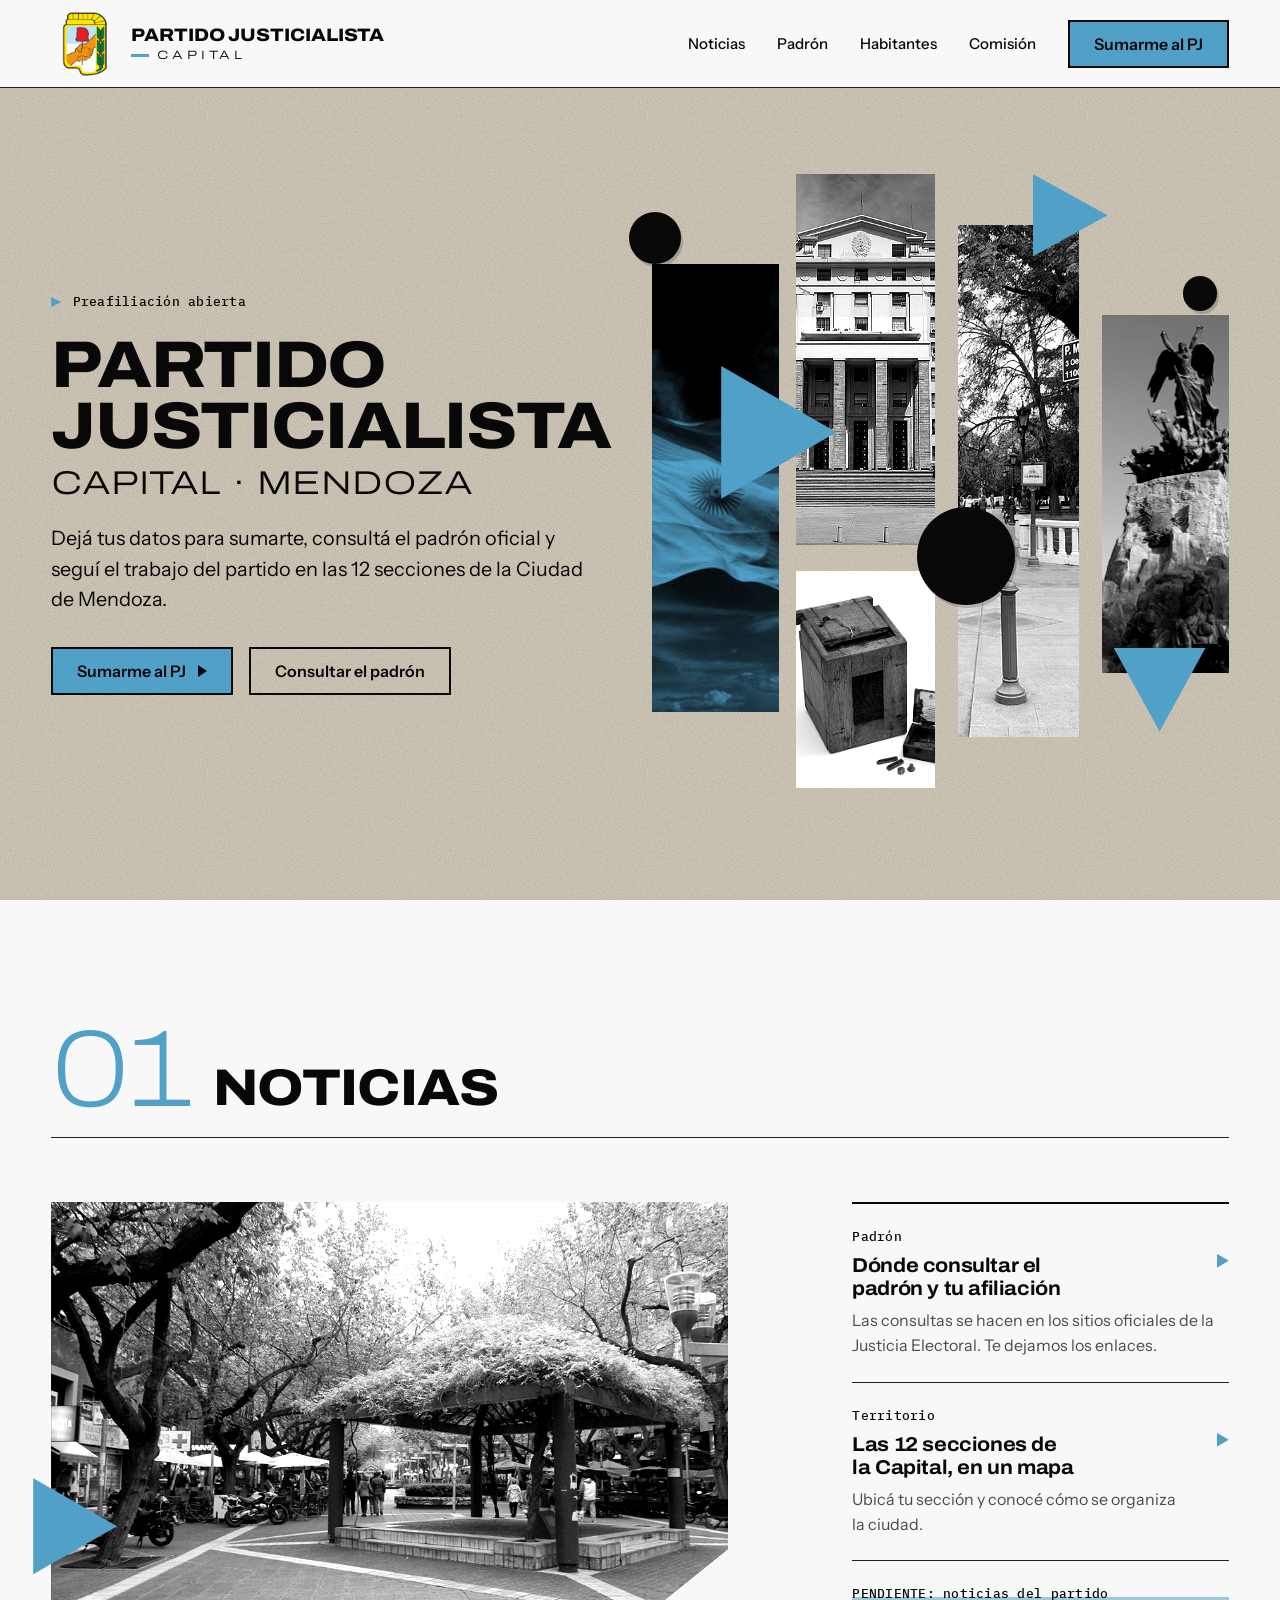
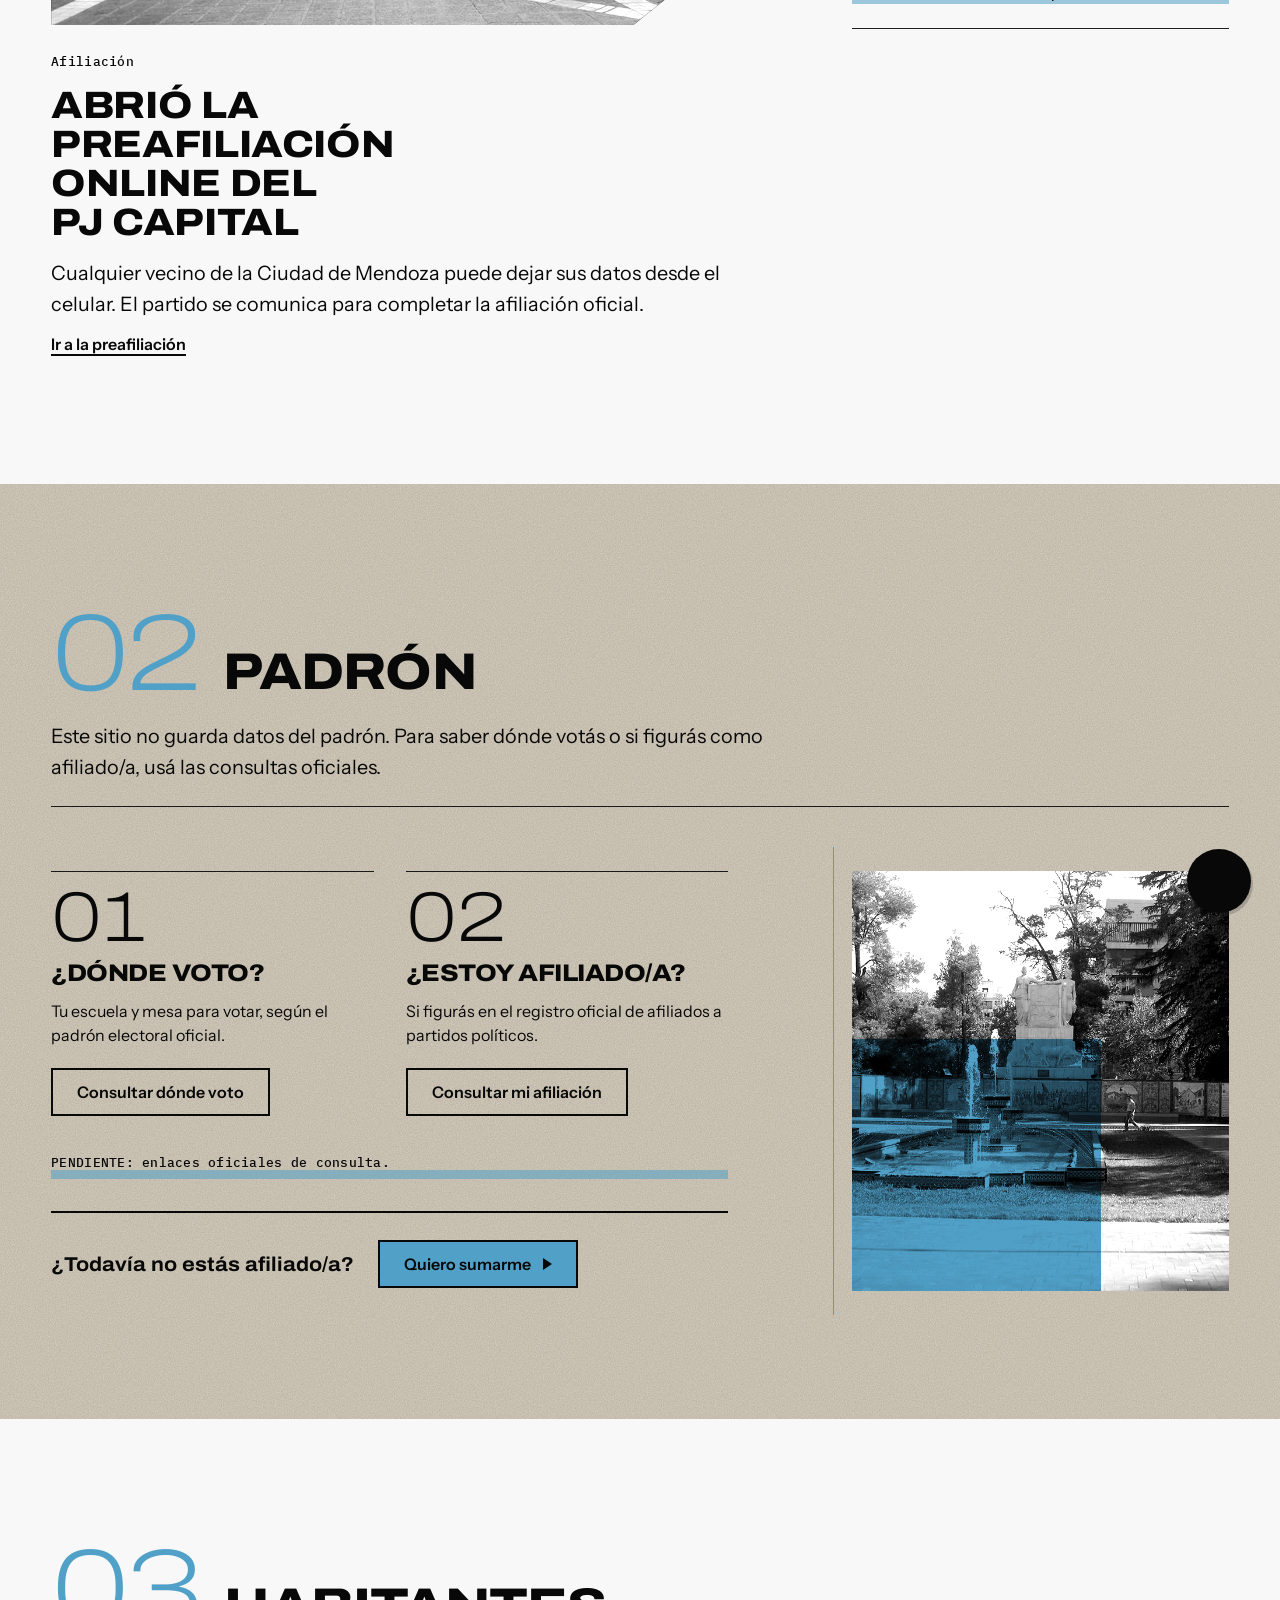
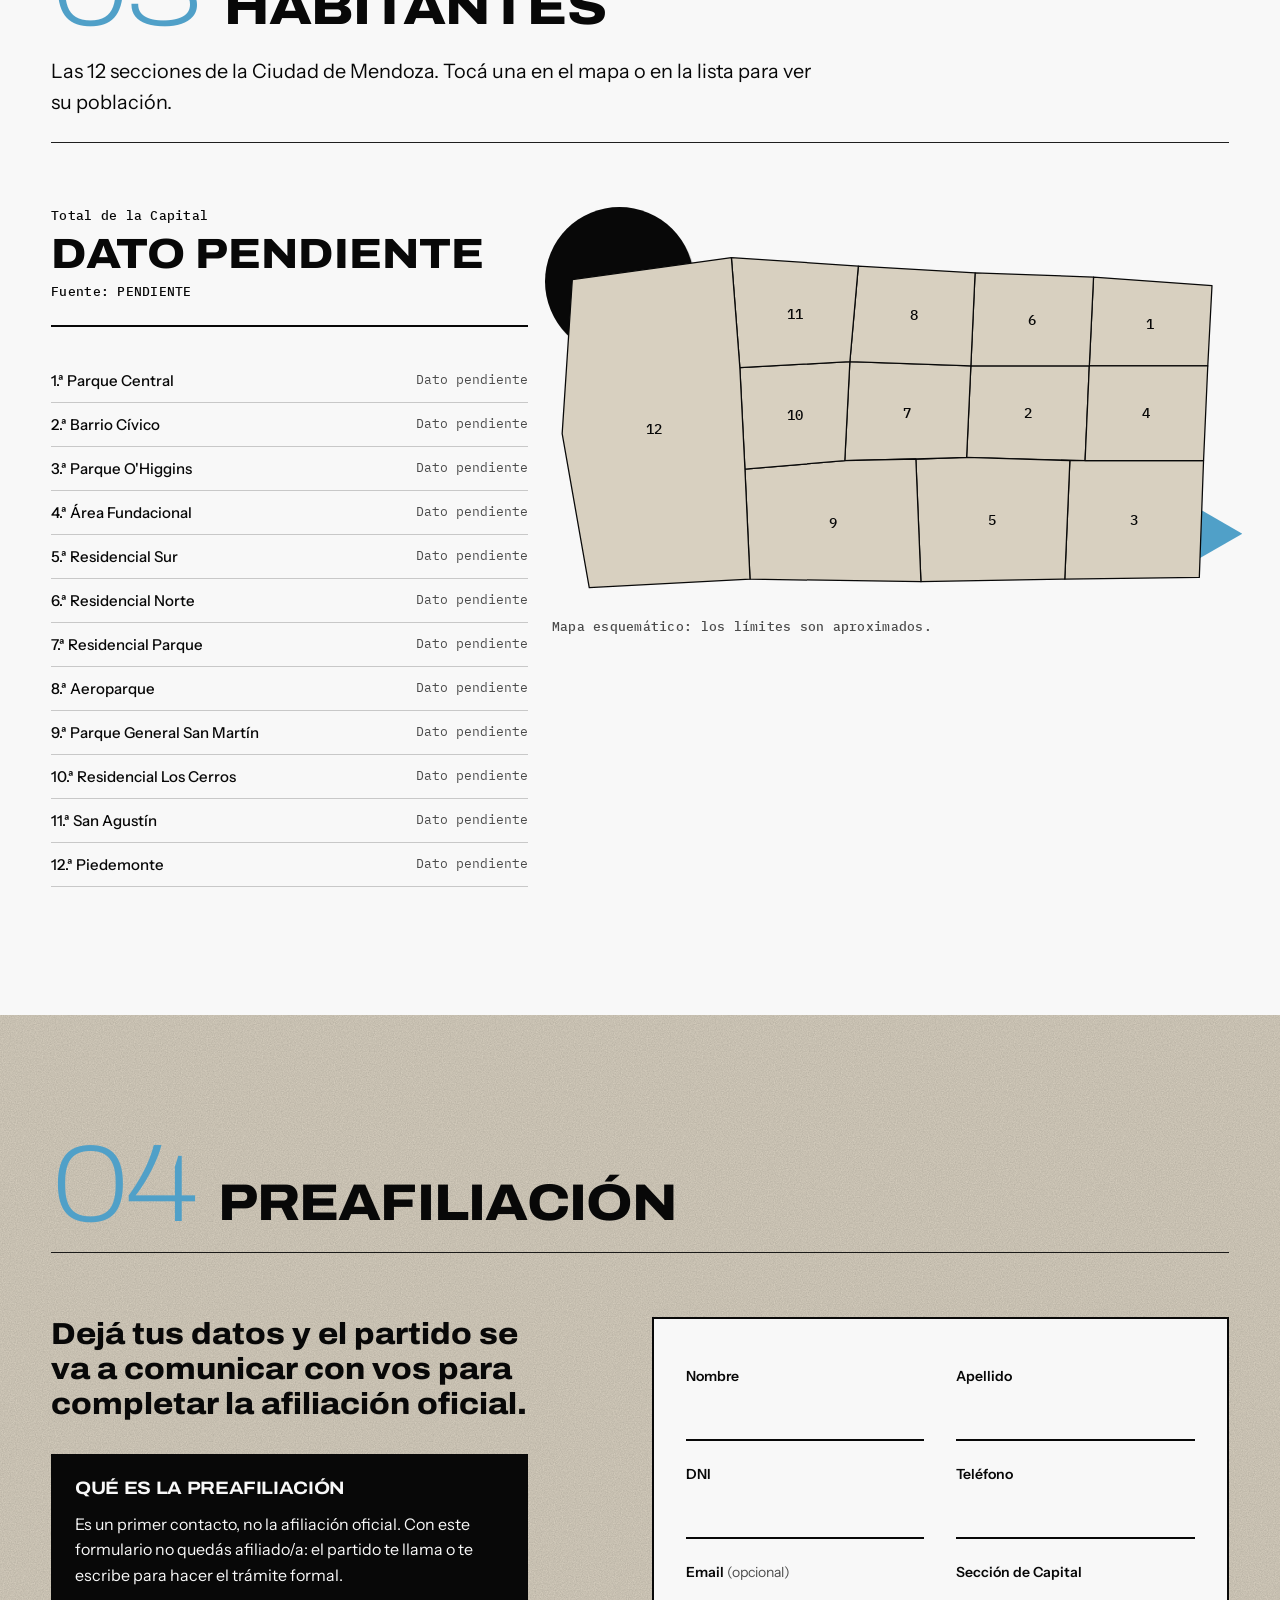
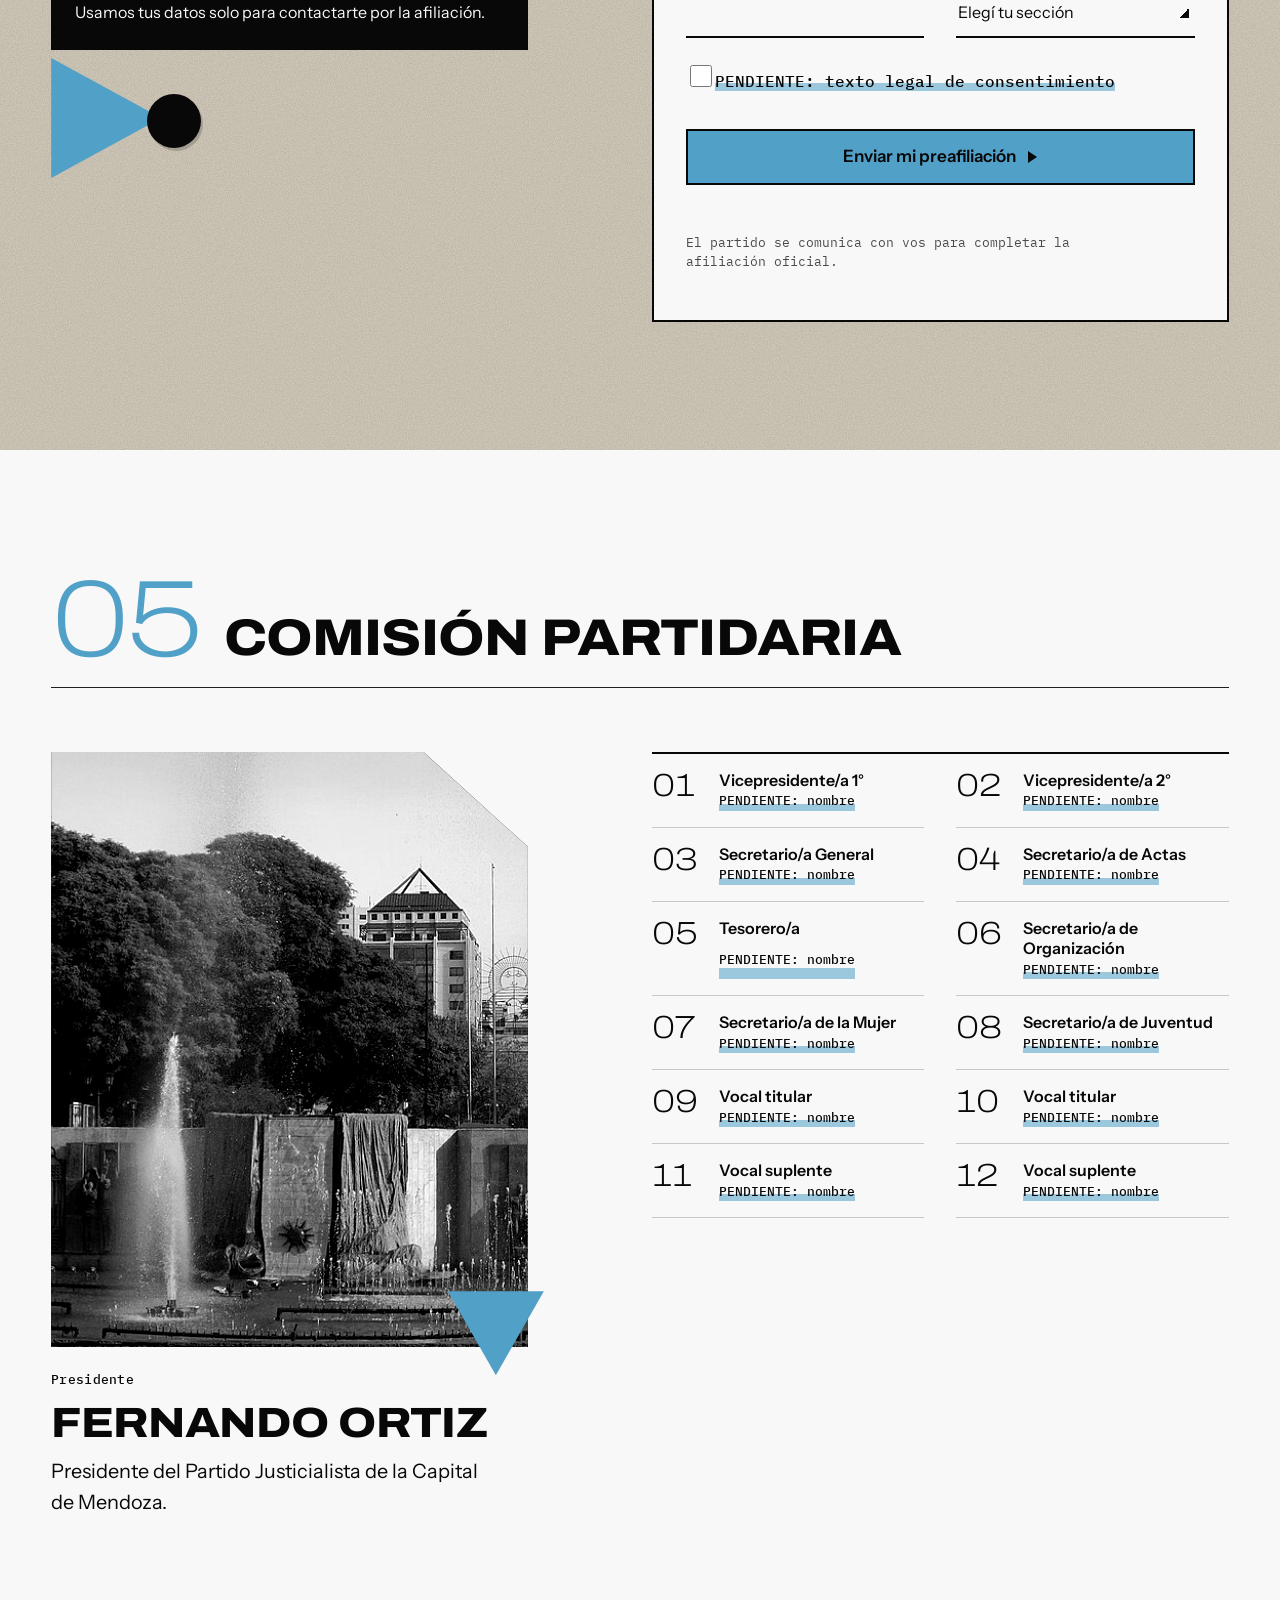
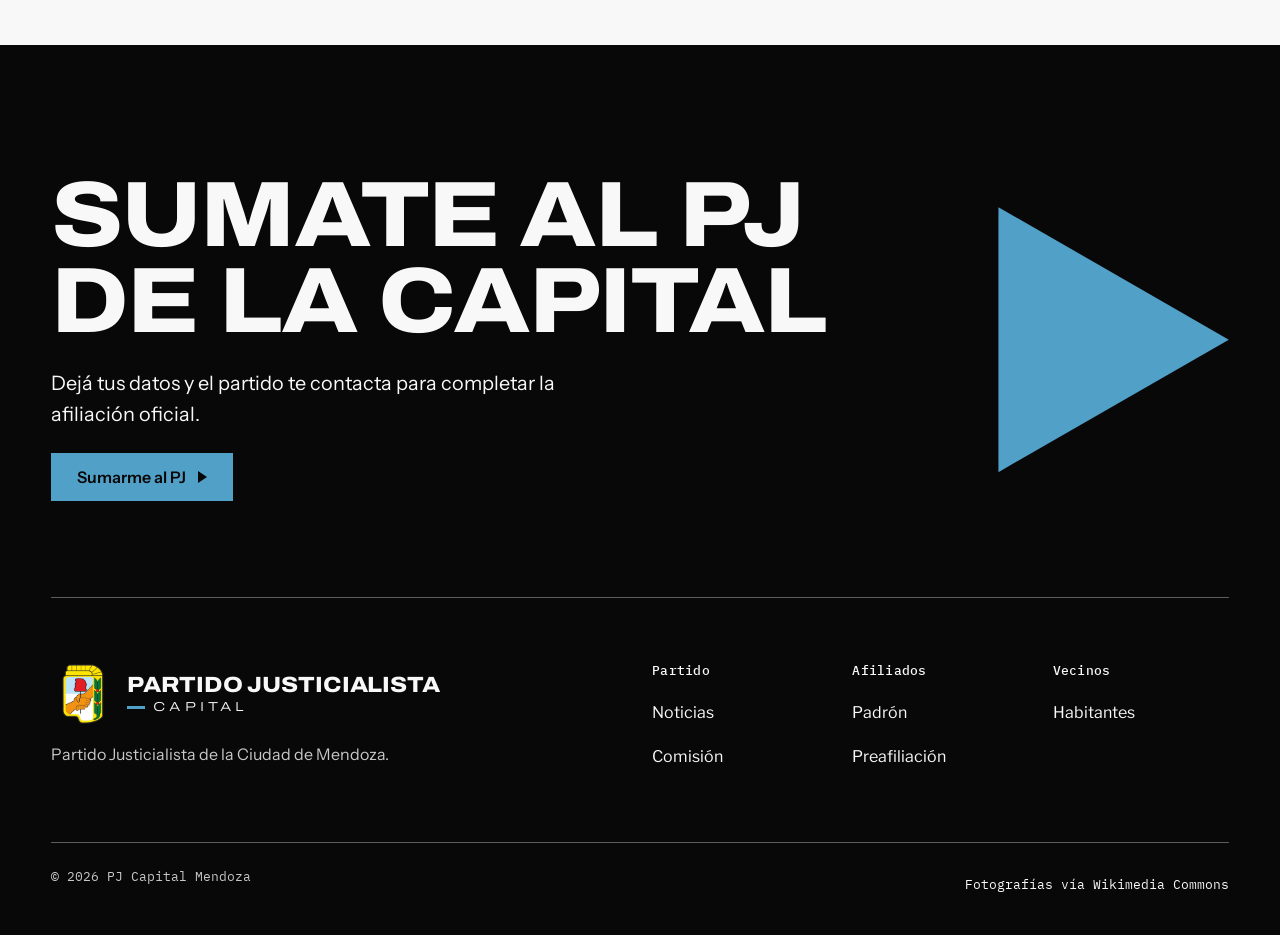
==== commit 32a72e98: "Se eliminan Las tres banderas y La preafiliación en tres pasos Fuera las dos secciones, sus enlaces " ====
--- a/index.html
+++ b/index.html
@@ -44,18 +44,13 @@
 <link rel="stylesheet" href="css/editorial.css">
 <script>document.documentElement.classList.add('m-enter');setTimeout(()=>document.documentElement.classList.add('m-enter-done'),700)</script>
 <script src="assets/backgrounds/backgrounds.js"></script>
-<script>document.documentElement.classList.add('mo-js');setTimeout(()=>document.documentElement.classList.add('mo-safe'),2500)</script>
-<link rel="modulepreload" href="assets/moments/moments.js">
-<link rel="modulepreload" href="assets/moments/lib.js">
-<link rel="modulepreload" href="assets/moments/word-highlight/moment.js">
-<link rel="modulepreload" href="assets/moments/pinned-chapters/moment.js">
 </head>
 <body>
 <!-- type: service (un partido político local: la gente se preafilia, consulta y participa)
      deal: hero split, nav nav-split, close close-type, footer footer-dark, rhythm surface-pairs, buttons block, mark dots
      palette: colores propios del partido (start.mjs brand): blanco, azul marino y celeste institucional
      type: source-serif (Source Serif 4 / Libre Franklin)
-     moments: word-highlight (#banderas), pinned-chapters (#pasos) -->
+     (las secciones Las tres banderas y Pasos se eliminaron) -->
 
 <header class="cabecera" id="cabecera">
   <div class="contenedor cabecera__barra">
@@ -217,41 +212,6 @@
           <p class="etiqueta habitantes__nota">Mapa esquemático: los límites son aproximados.</p>
         </div>
       </div>
-    </div>
-  </section>
-
-  <!-- 5. LAS TRES BANDERAS (moment: word-highlight) -->
-  <section class="section statement" id="banderas" data-moment="word-highlight" aria-label="Las tres banderas">
-    <div class="wrap">
-      <p class="t-label">Las tres banderas</p>
-      <p class="mo-wh__text">Justicia social, independencia económica y soberanía política: las tres banderas del peronismo guían el trabajo del partido en <strong>cada sección de la Capital</strong>.</p>
-    </div>
-  </section>
-
-  <!-- 8. CÓMO PREAFILIARSE (moment: pinned-chapters) -->
-  <section class="section" id="pasos" style="--h: 2" data-moment="pinned-chapters" aria-labelledby="pasos-h">
-    <div class="wrap mo-pc__grid">
-      <div class="mo-pc__text">
-        <h2 id="pasos-h">La preafiliación en tres pasos</h2>
-        <ol class="mo-pc__steps">
-          <li class="mo-pc__step">
-            <h3>Tus datos: nombre, apellido y DNI</h3>
-            <p>Los mismos que figuran en tu documento, más un teléfono para que te llamemos.</p>
-            <figure class="mo-pc__visual"><img src="assets/img/photo-f132766443-960.jpg" alt="Monumento de la Plaza Italia entre los árboles" width="960" height="540" data-source="stand-in" data-subject="Plaza Italia, Ciudad de Mendoza"></figure>
-          </li>
-          <li class="mo-pc__step">
-            <h3>Tu sección de la Capital</h3>
-            <p>Elegís en cuál de las 12 secciones de la Ciudad de Mendoza vivís.</p>
-            <figure class="mo-pc__visual"><img src="assets/img/photo-f115829383-960.jpg" alt="Palmeras y senderos de la Plaza Chile" width="960" height="720" data-source="stand-in" data-subject="Plaza Chile, Ciudad de Mendoza"></figure>
-          </li>
-          <li class="mo-pc__step">
-            <h3>Tu consentimiento y el contacto</h3>
-            <p>Aceptás el uso de tus datos y el partido se comunica con vos para completar la afiliación oficial.</p>
-            <figure class="mo-pc__visual"><img src="assets/img/photo-f8995490-960.jpg" alt="Canteros y palmeras del Rosedal del Parque General San Martín" width="960" height="720" data-source="stand-in" data-subject="Rosedal, Parque General San Martín"></figure>
-          </li>
-        </ol>
-      </div>
-      <div class="mo-pc__visuals frame"></div>
     </div>
   </section>
 
@@ -347,8 +307,8 @@
         <p>Partido Justicialista de la Ciudad de Mendoza.</p>
       </div>
       <nav class="pie__nav" aria-label="Pie de página">
-        <div><h3 class="etiqueta">Partido</h3><ul><li><a href="#noticias">Noticias</a></li><li><a href="#comision">Comisión</a></li><li><a href="#banderas">Banderas</a></li></ul></div>
-        <div><h3 class="etiqueta">Afiliados</h3><ul><li><a href="#padron">Padrón</a></li><li><a href="#pasos">Cómo preafiliarse</a></li><li><a href="#preafiliacion">Preafiliación</a></li></ul></div>
+        <div><h3 class="etiqueta">Partido</h3><ul><li><a href="#noticias">Noticias</a></li><li><a href="#comision">Comisión</a></li></ul></div>
+        <div><h3 class="etiqueta">Afiliados</h3><ul><li><a href="#padron">Padrón</a></li><li><a href="#preafiliacion">Preafiliación</a></li></ul></div>
         <div><h3 class="etiqueta">Vecinos</h3><ul><li><a href="#habitantes">Habitantes</a></li></ul></div>
       </nav>
     </div>
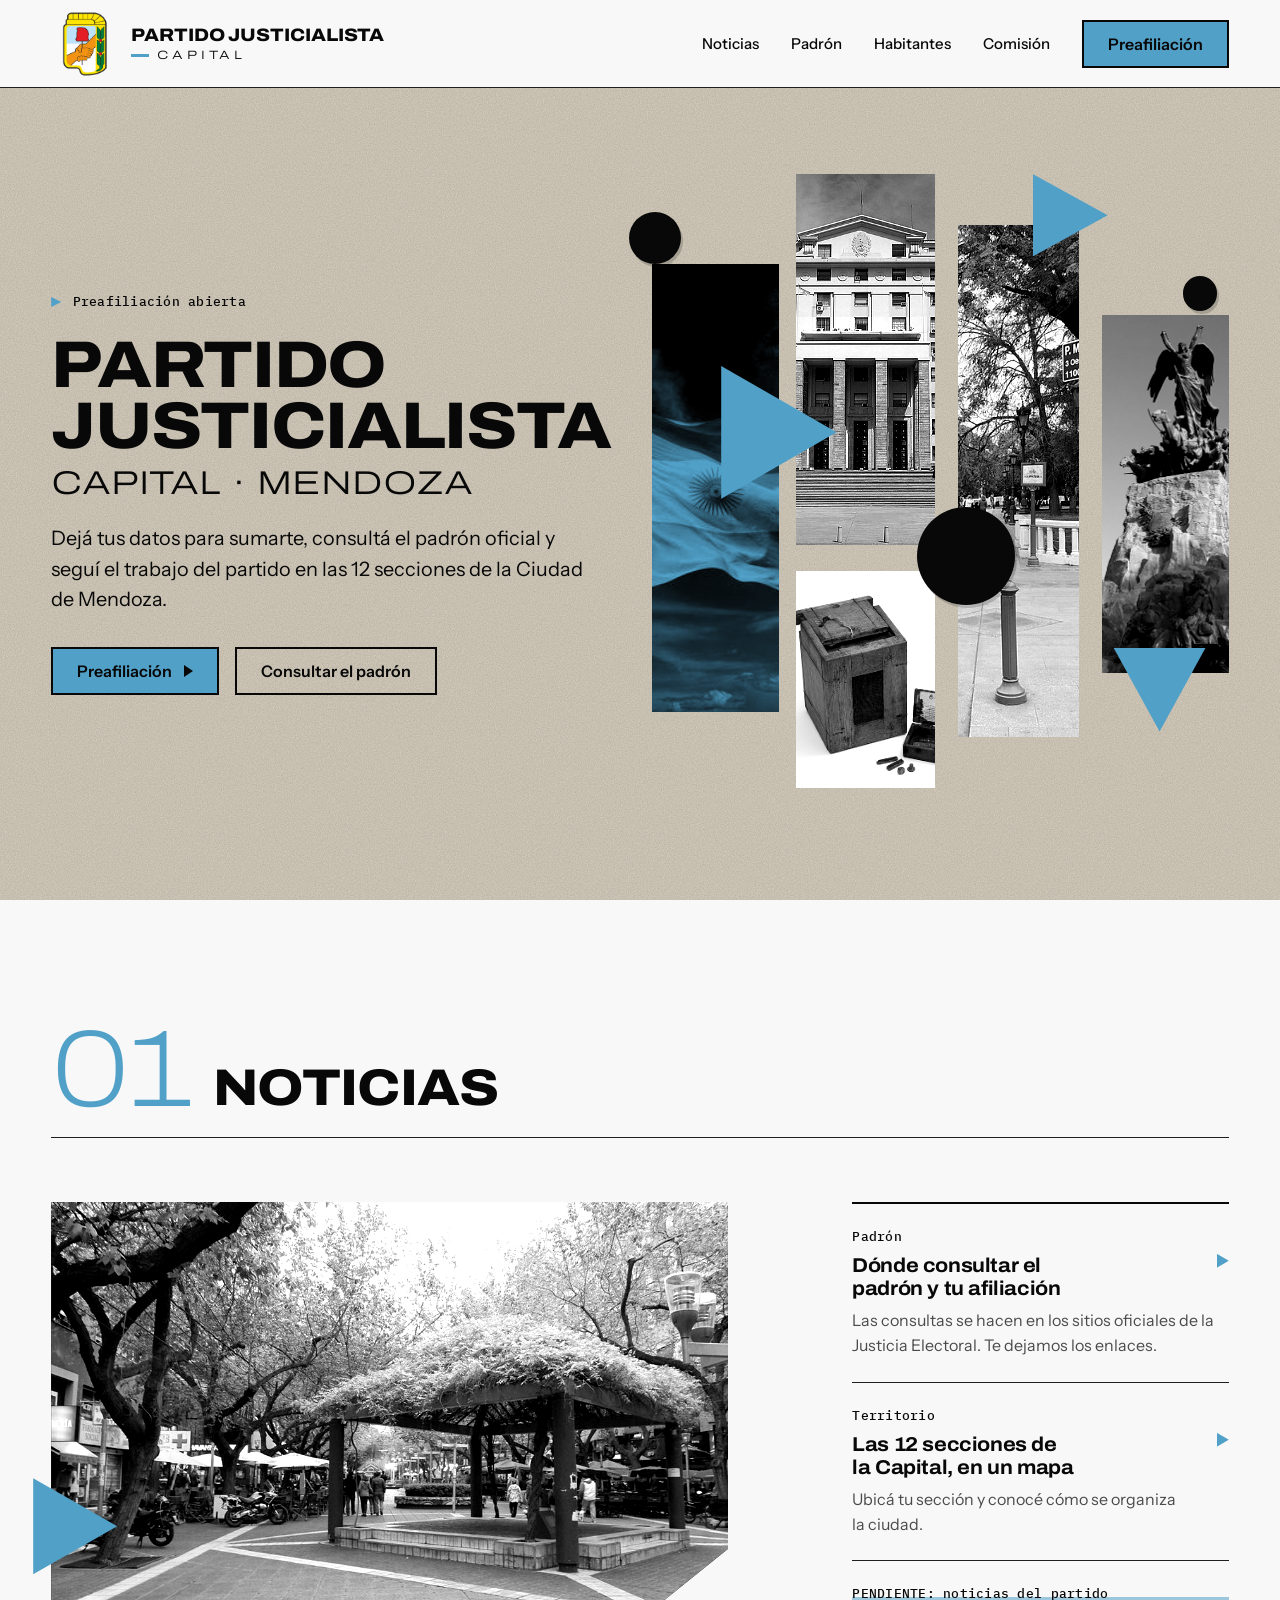
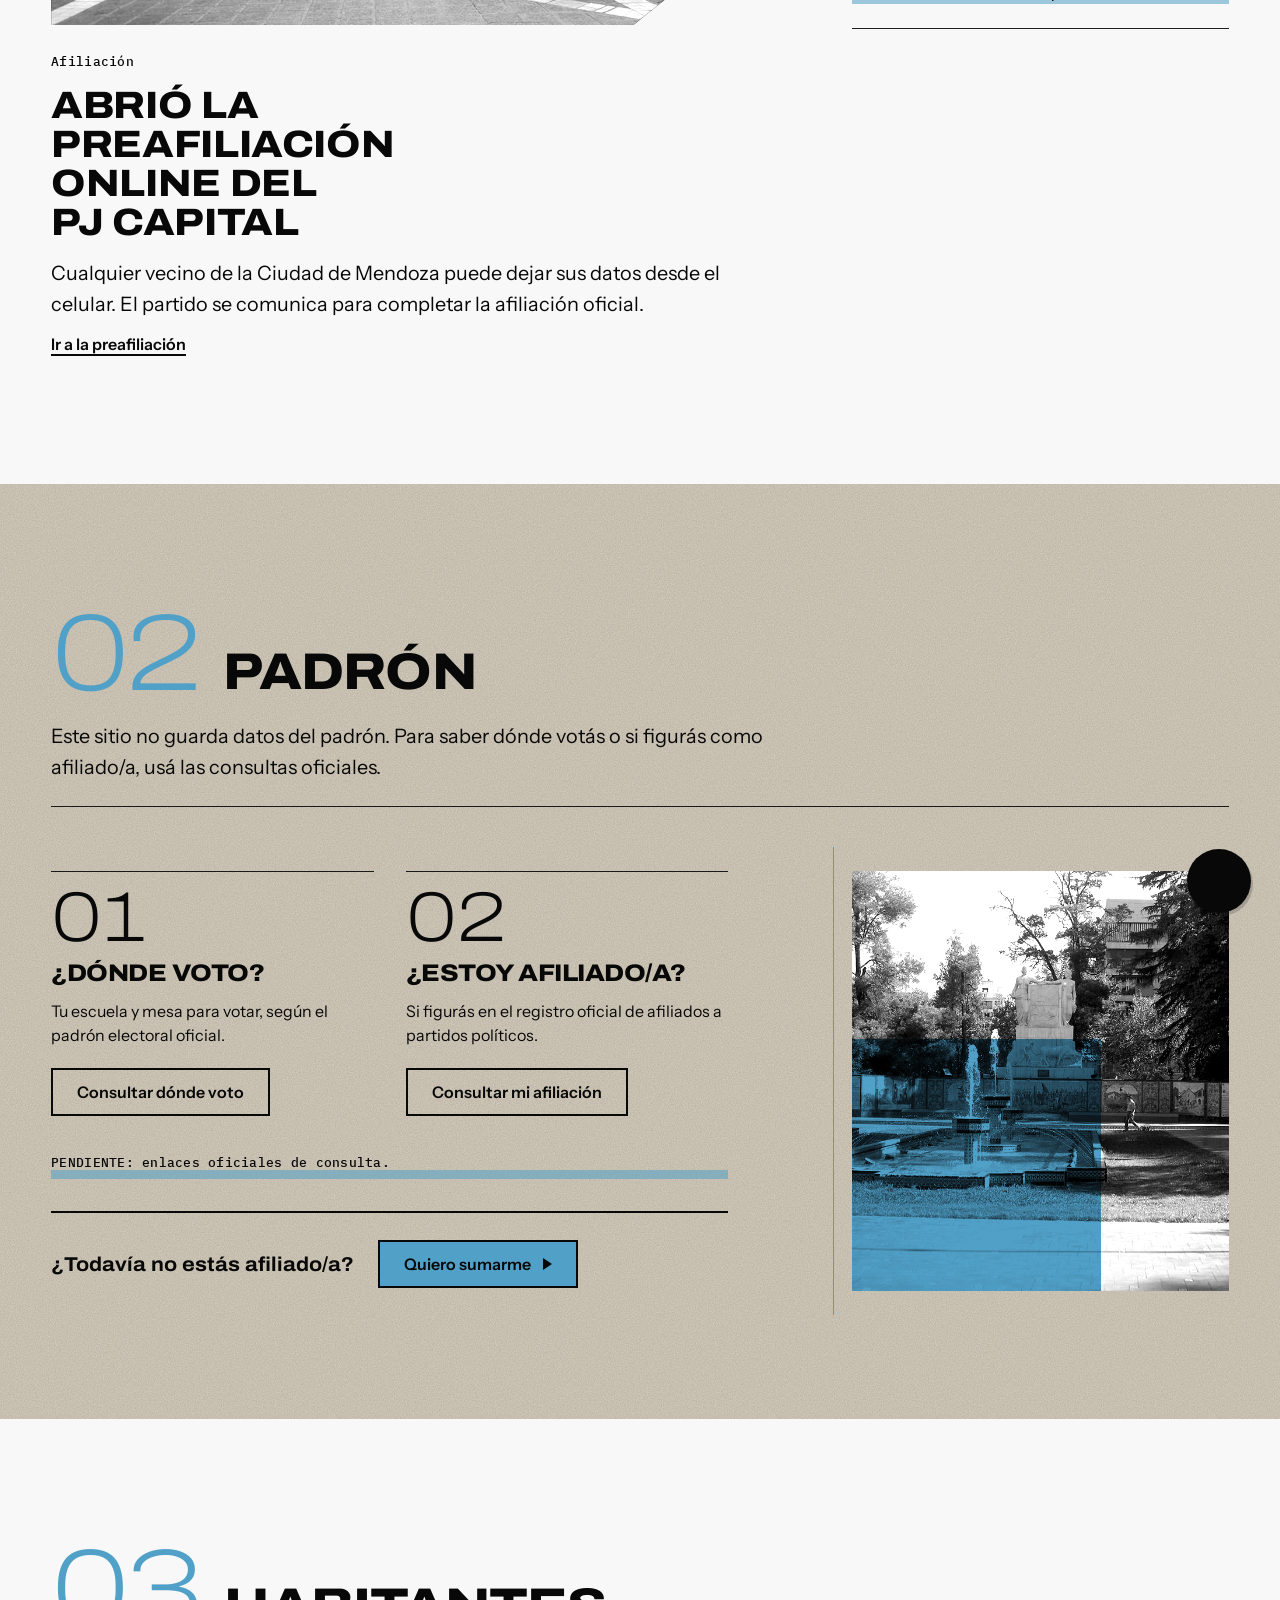
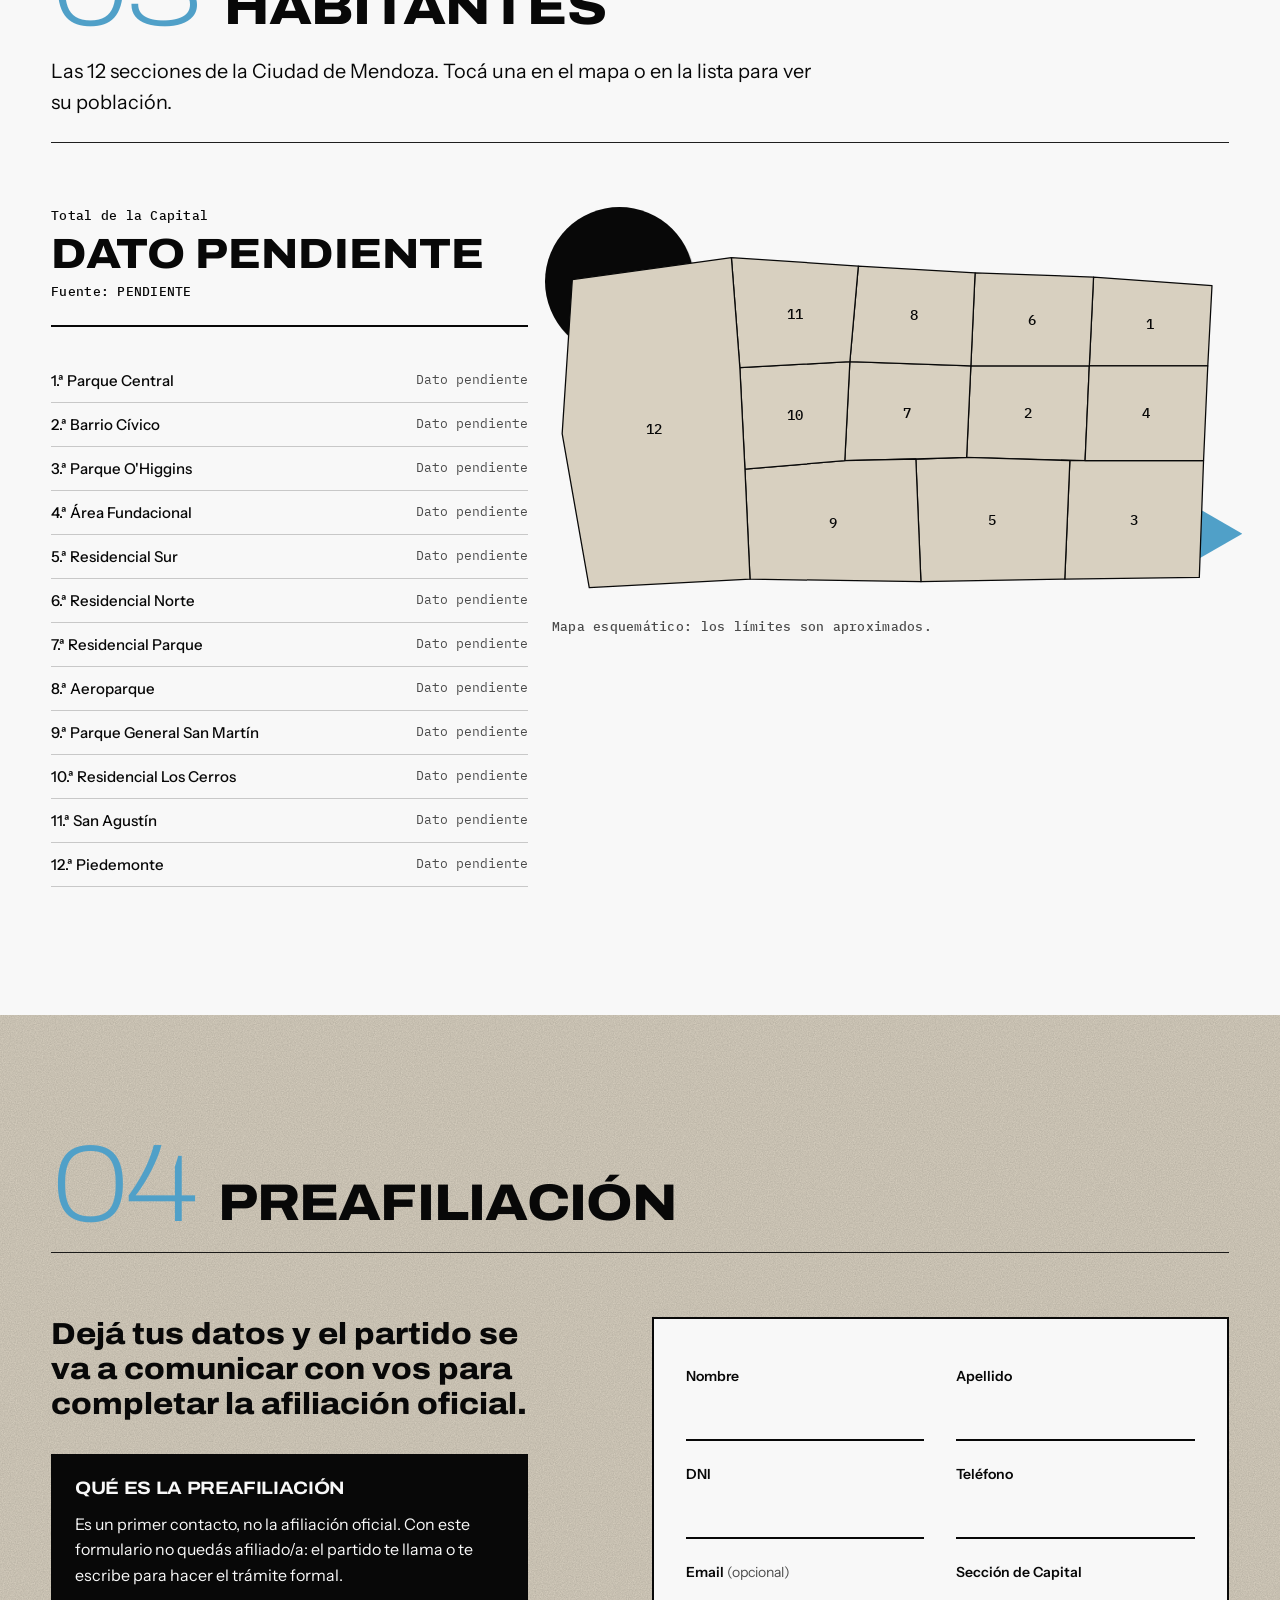
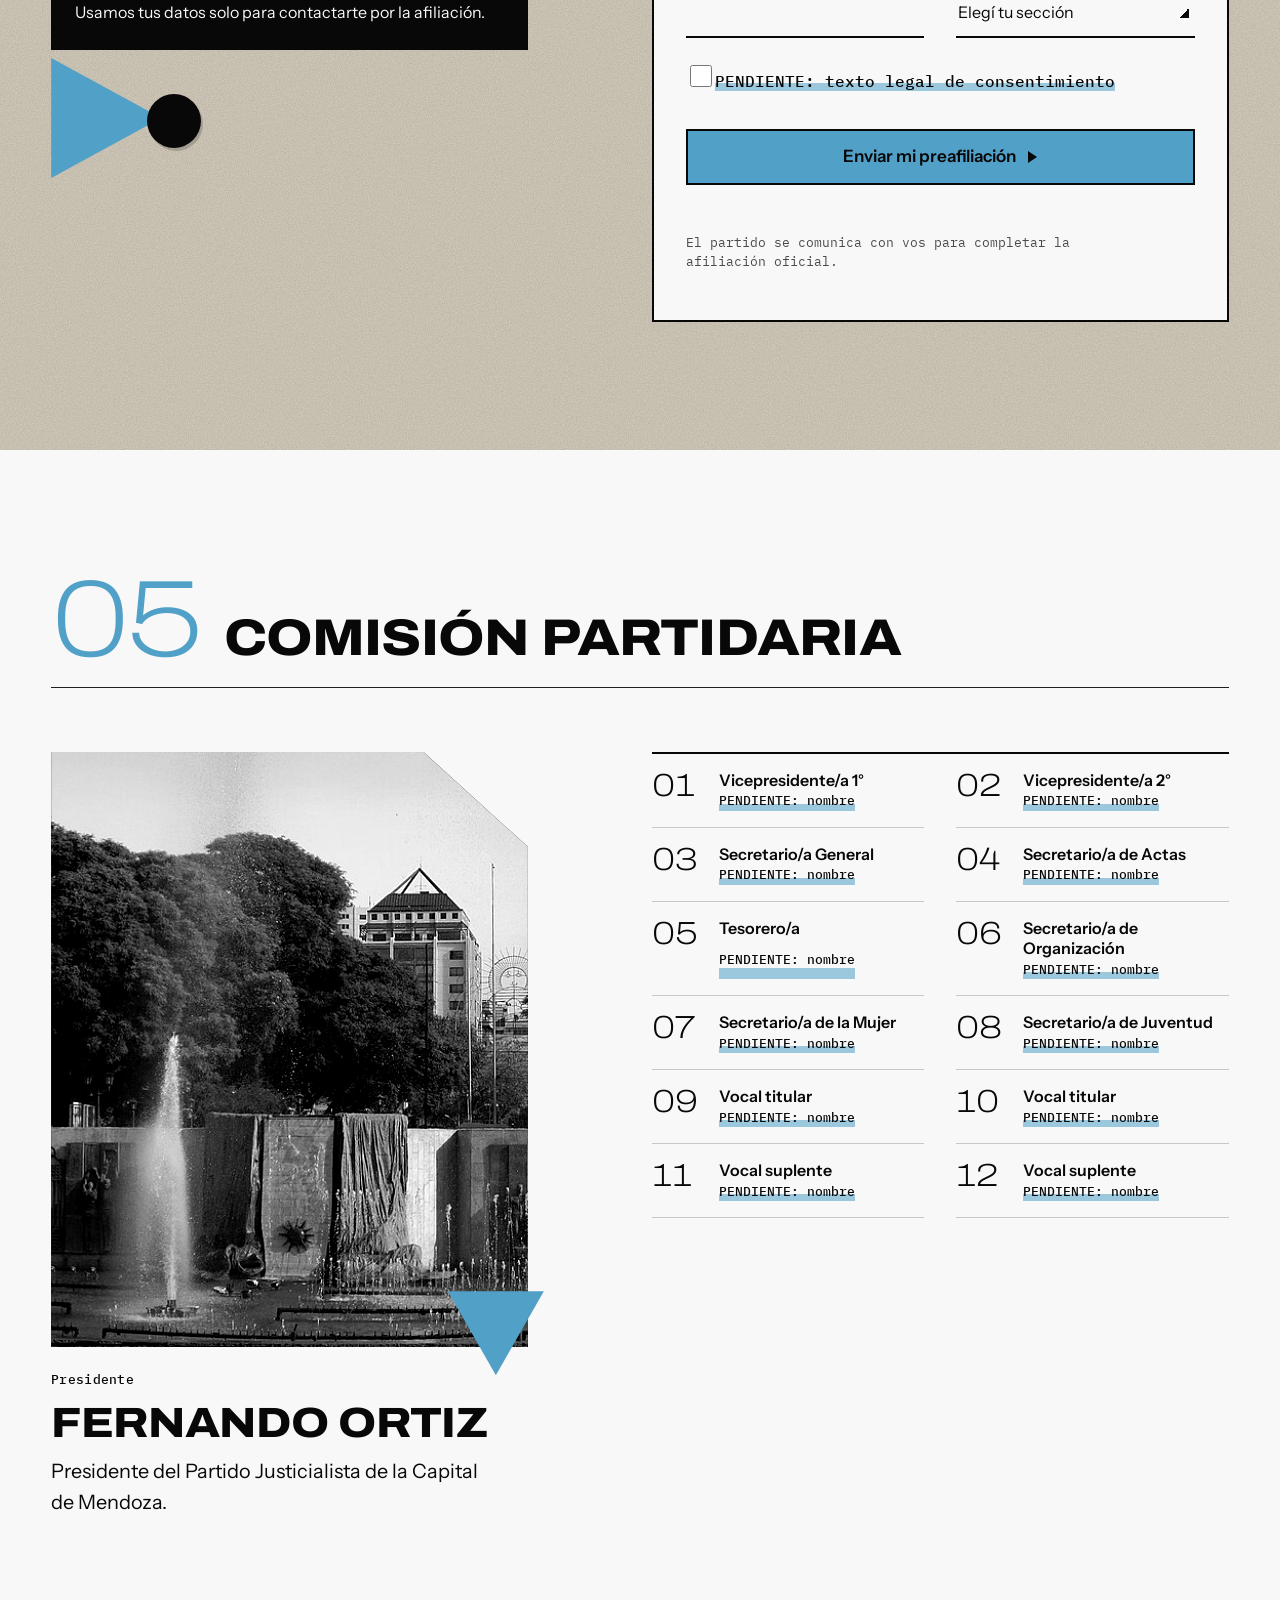
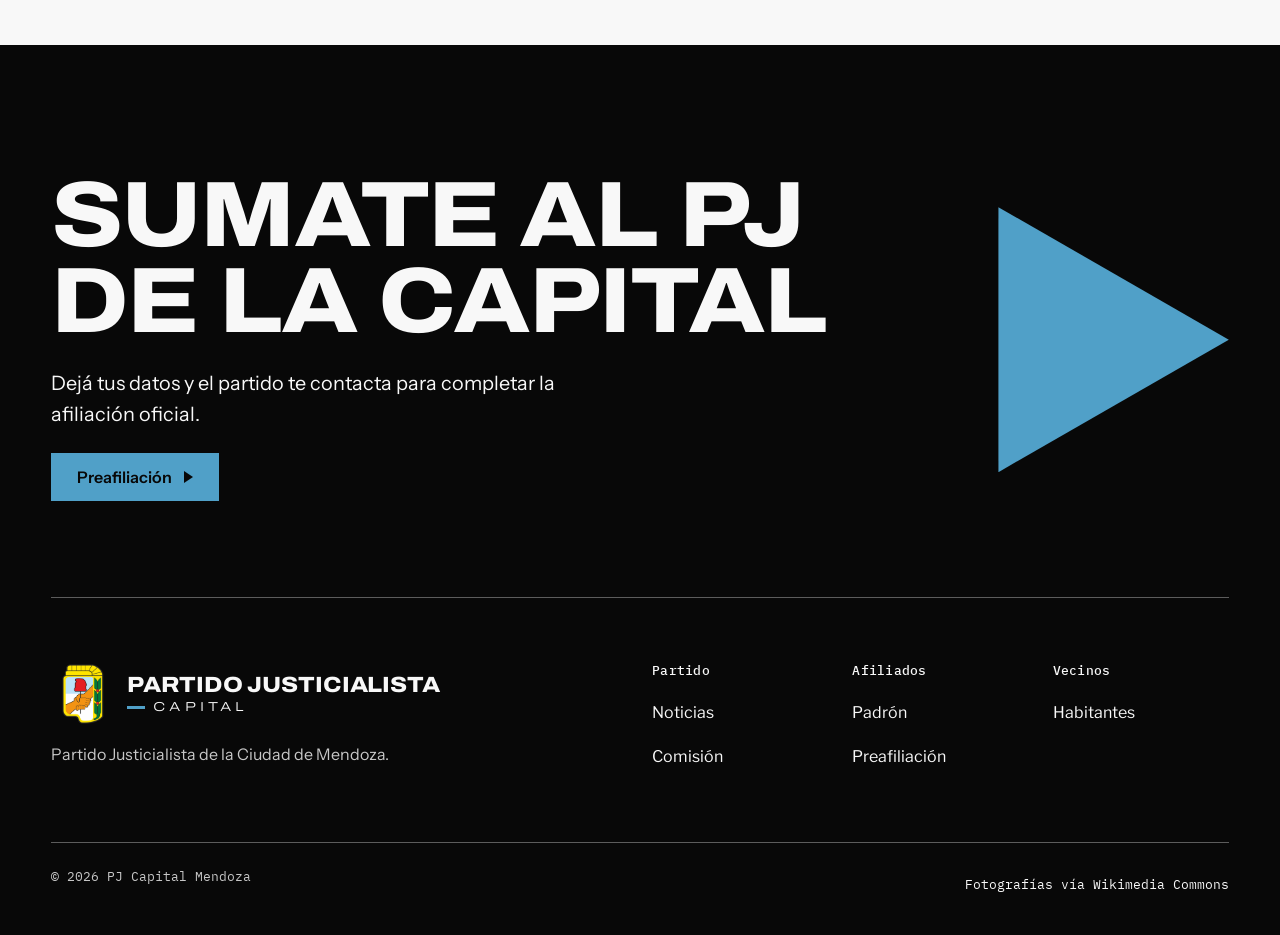
==== commit 12f59eef: "Botón principal: "Sumarme al PJ" pasa a "Preafiliación" En la cabecera, el menú de celular, la porta" ====
--- a/index.html
+++ b/index.html
@@ -61,9 +61,9 @@
       <a href="#padron">Padrón</a>
       <a href="#habitantes">Habitantes</a>
       <a href="#comision">Comisión</a>
-      <a class="cabecera__solo-celular" href="#preafiliacion">Sumarme al PJ</a>
+      <a class="cabecera__solo-celular" href="#preafiliacion">Preafiliación</a>
     </nav>
-    <a class="boton boton--primario" href="#preafiliacion">Sumarme al PJ</a>
+    <a class="boton boton--primario" href="#preafiliacion">Preafiliación</a>
     <button class="cabecera__menu" type="button" aria-expanded="false" aria-controls="menu-principal" aria-label="Abrir el menú"><span aria-hidden="true"></span></button>
   </div>
 </header>
@@ -79,7 +79,7 @@
         <h1 id="hero-h"><span>Partido</span><span>Justicialista</span><span class="portada__lugar">Capital · Mendoza</span></h1>
         <p class="portada__bajada">Dejá tus datos para sumarte, consultá el padrón oficial y seguí el trabajo del partido en las 12 secciones de la Ciudad de Mendoza.</p>
         <div class="portada__acciones">
-          <a class="boton boton--primario" href="#preafiliacion">Sumarme al PJ <span class="boton__flecha" aria-hidden="true"></span></a>
+          <a class="boton boton--primario" href="#preafiliacion">Preafiliación <span class="boton__flecha" aria-hidden="true"></span></a>
           <a class="boton boton--secundario" href="#padron">Consultar el padrón</a>
         </div>
       </div>
@@ -298,7 +298,7 @@
     <div class="pie__cierre">
       <h2 id="close-h">Sumate al PJ de la Capital</h2>
       <p>Dejá tus datos y el partido te contacta para completar la afiliación oficial.</p>
-      <a class="boton boton--primario" href="#preafiliacion">Sumarme al PJ <span class="boton__flecha" aria-hidden="true"></span></a>
+      <a class="boton boton--primario" href="#preafiliacion">Preafiliación <span class="boton__flecha" aria-hidden="true"></span></a>
       <span class="forma forma--tri-der pie__tri" aria-hidden="true"></span>
     </div>
     <div class="pie__enlaces">
